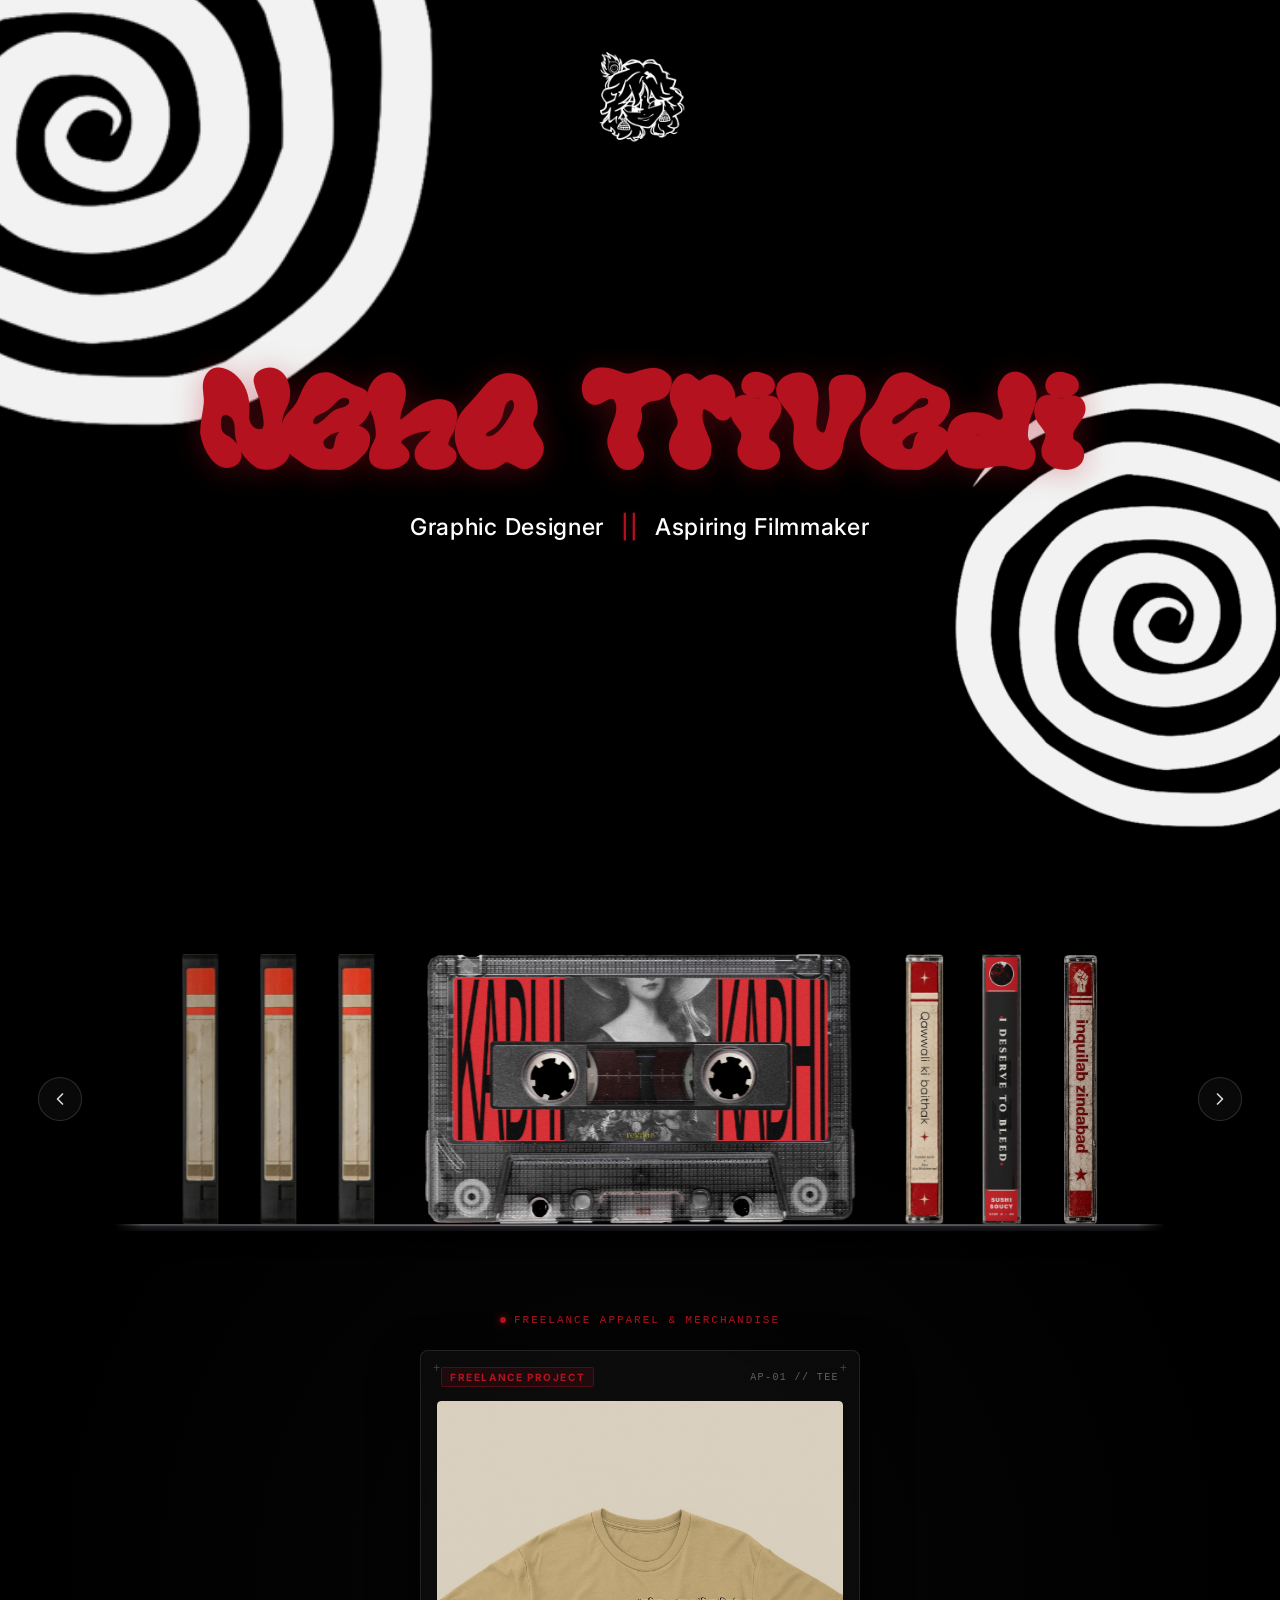
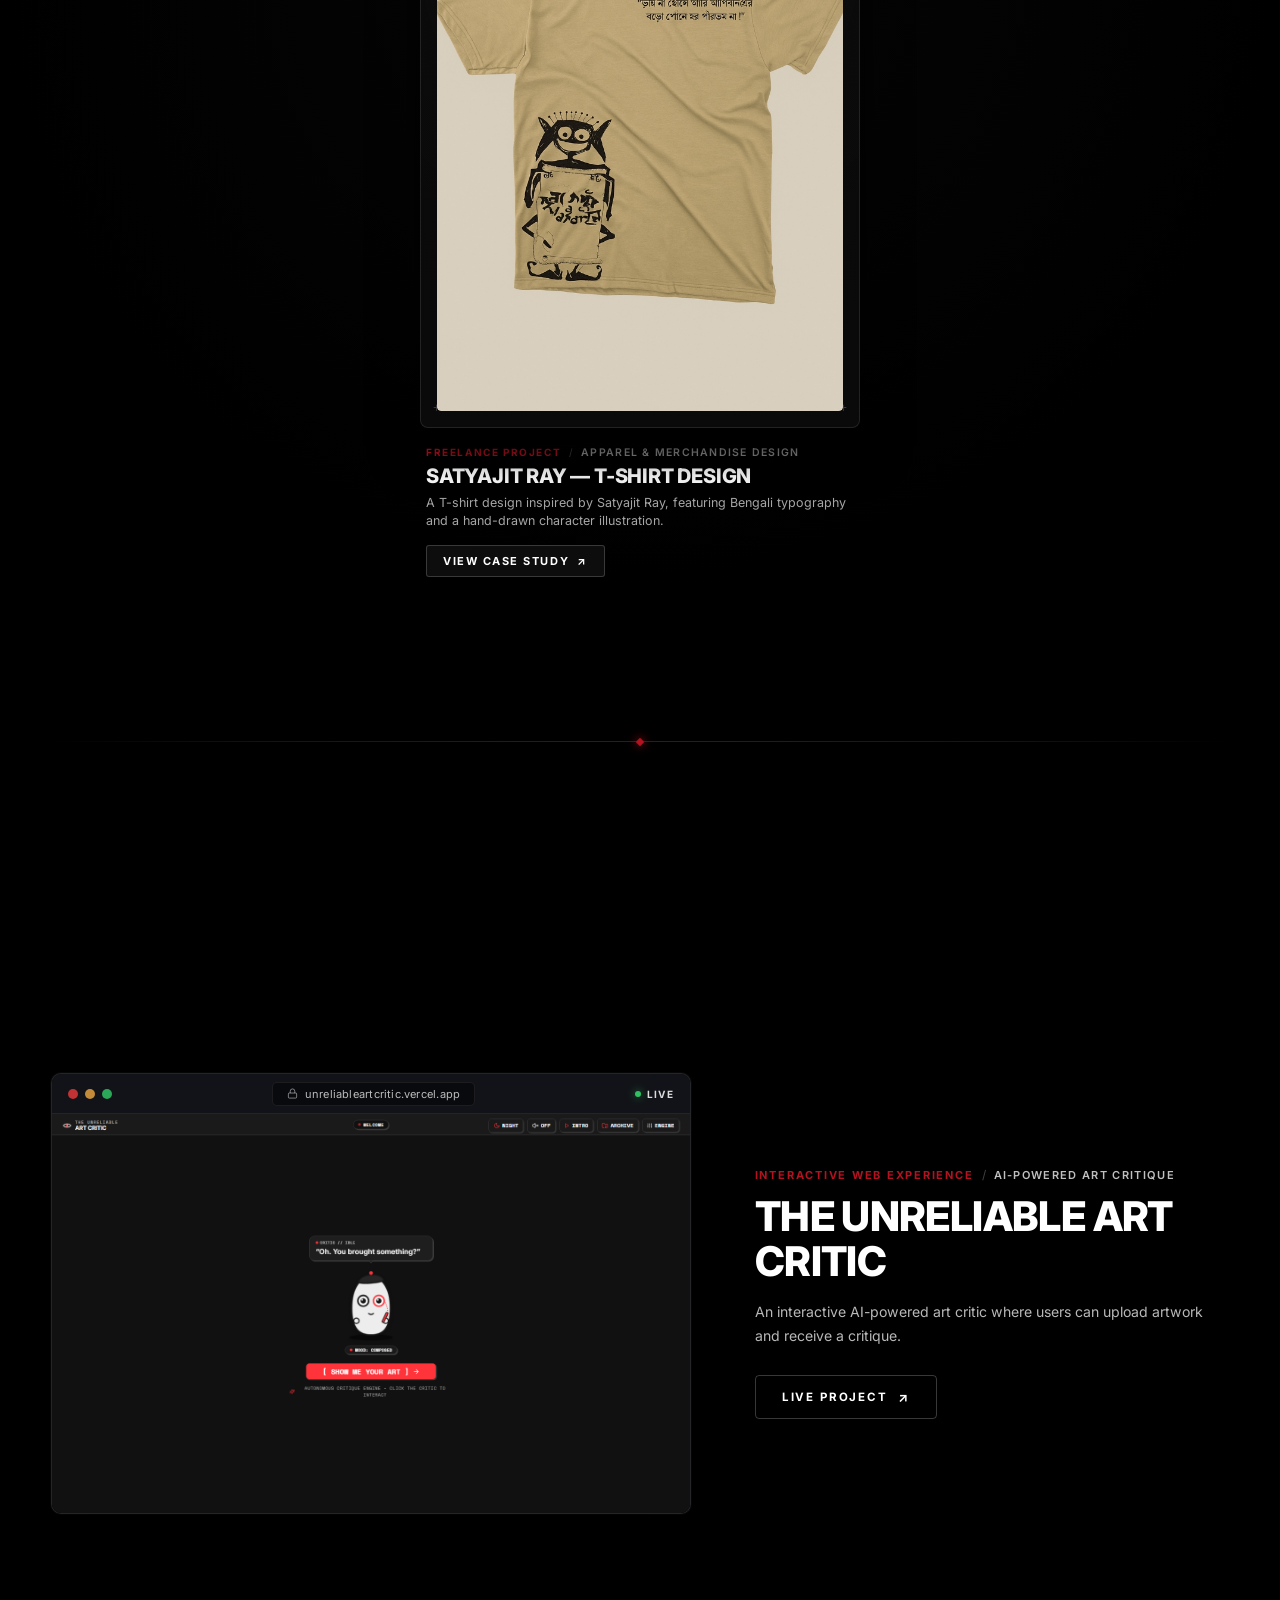
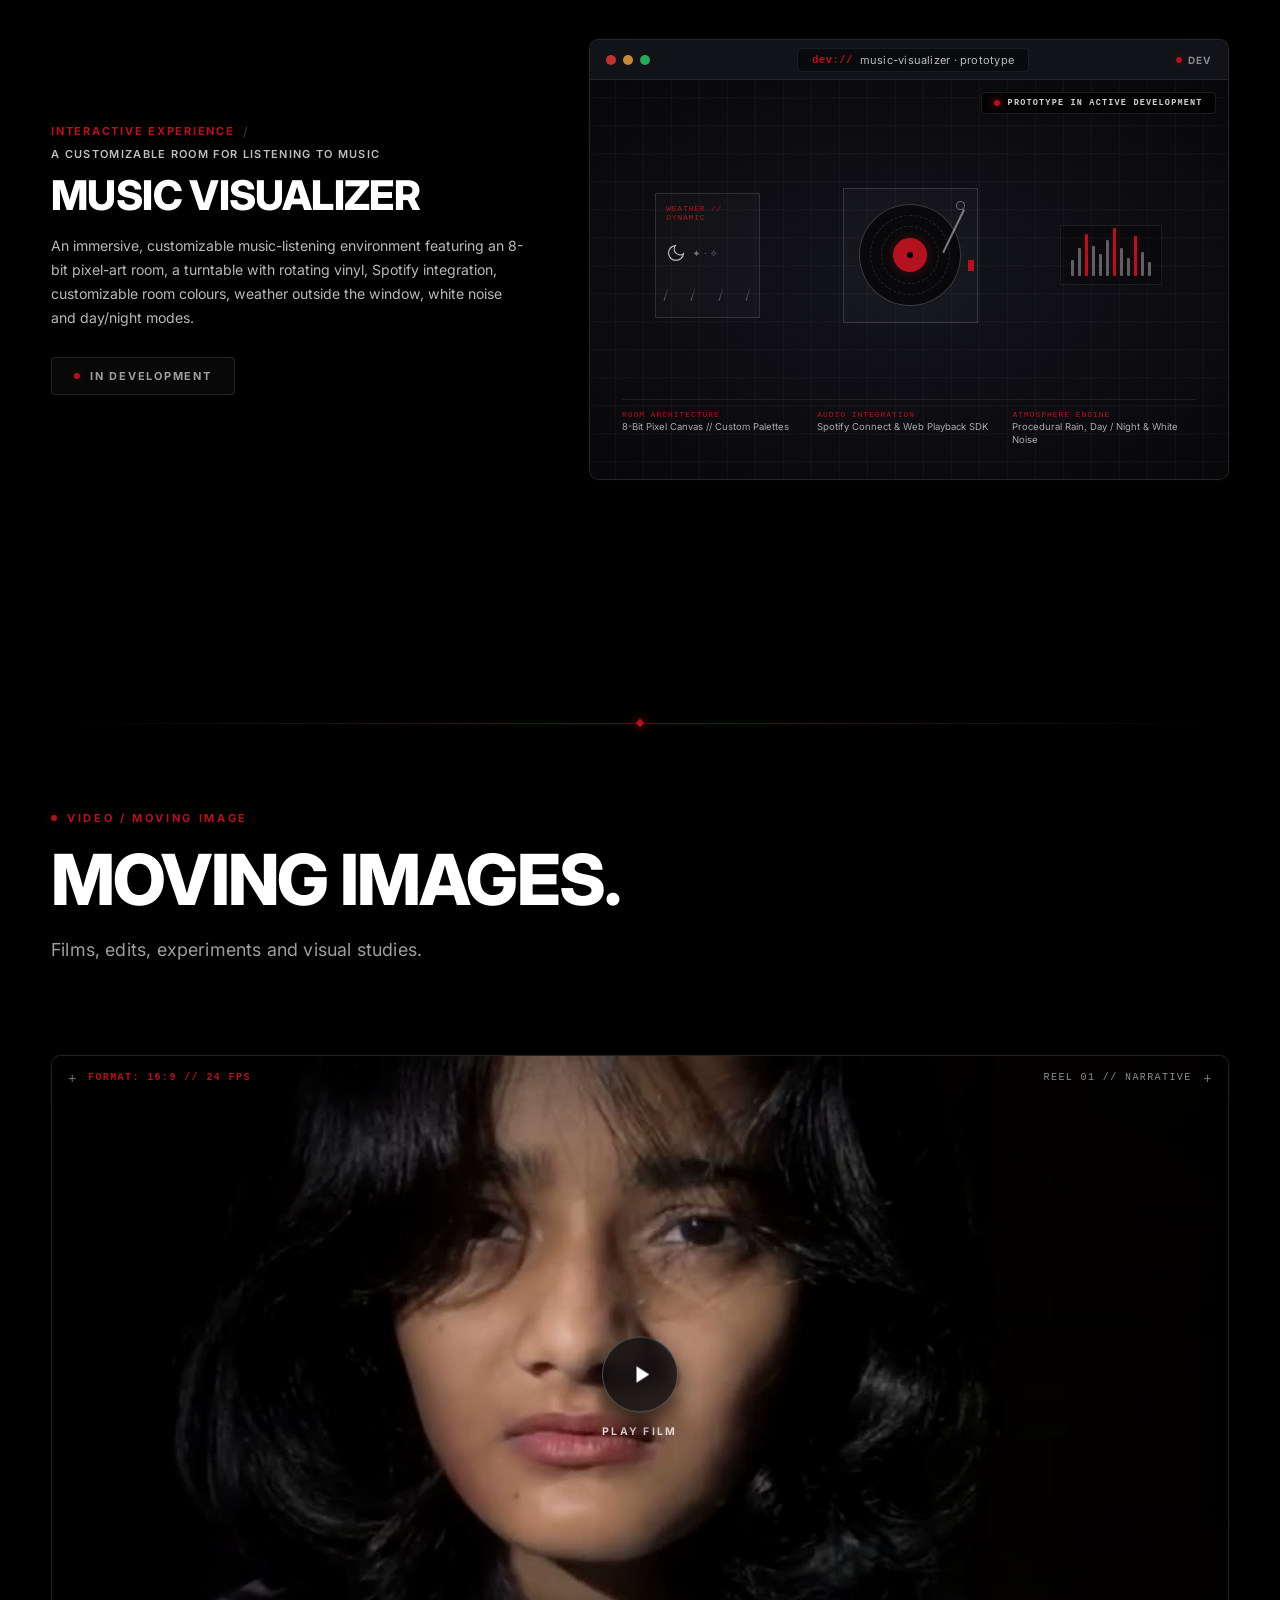
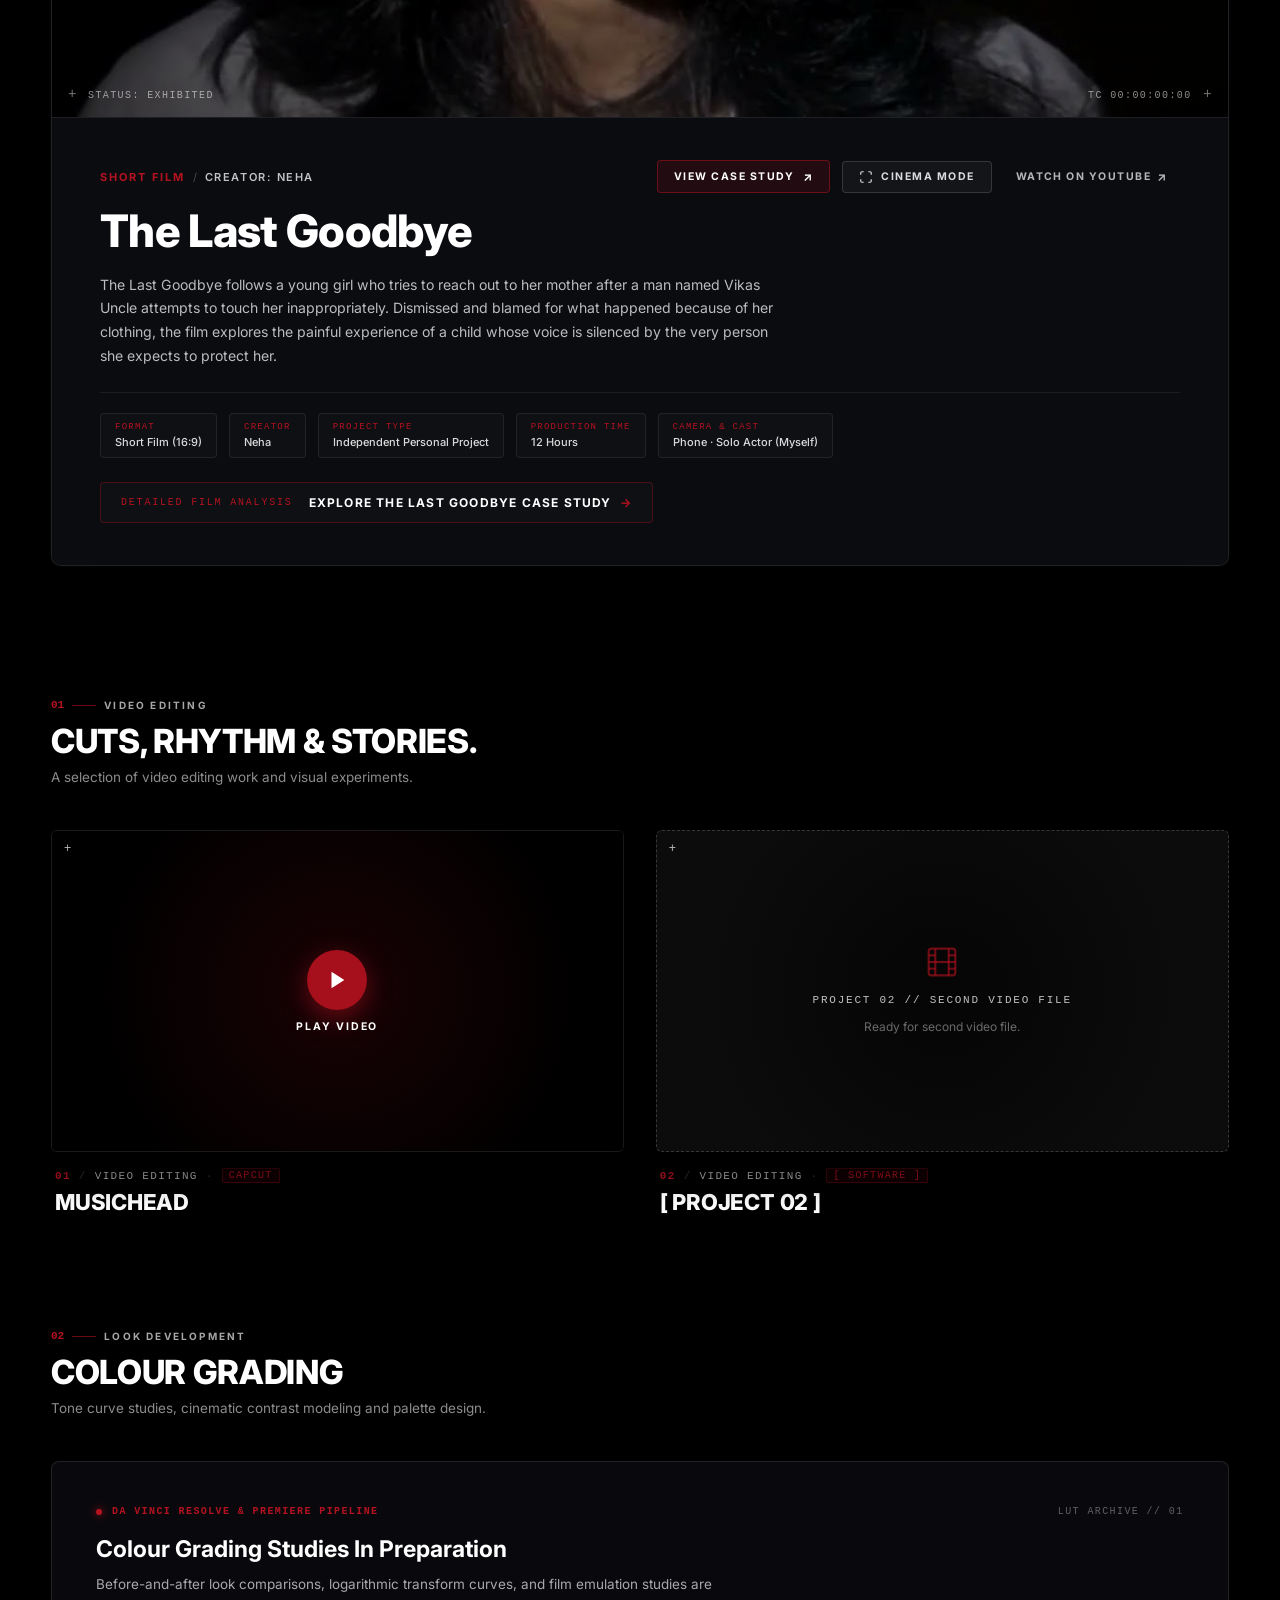
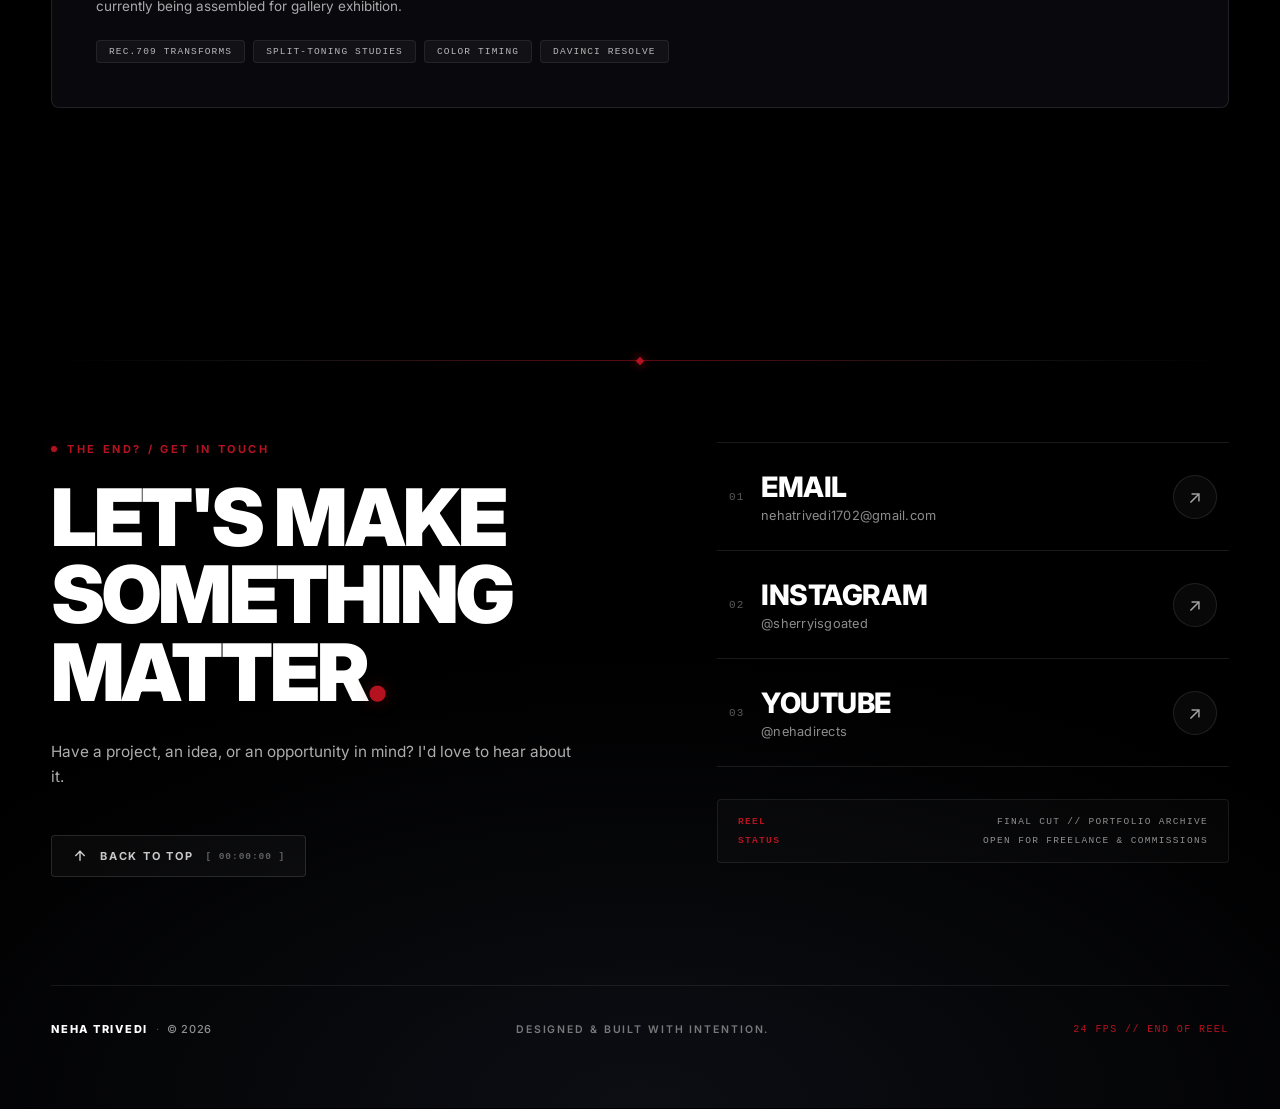
==== index.html @ b524da74 "Fix cassette archive preview interaction on mobile devices" ====
<!DOCTYPE html>
<html lang="en">
<head>
  <meta charset="UTF-8">
  <meta name="viewport" content="width=device-width, initial-scale=1.0">
  <title>NEHA TRIVEDI | Graphic Designer || Aspiring Filmmaker</title>
  
  <!-- SEO & Social Sharing Meta Tags -->
  <meta name="description" content="Neha Trivedi â€” Graphic Designer || Aspiring Filmmaker.">
  <meta name="author" content="Neha Trivedi">
  <meta name="robots" content="index, follow">
  
  <meta property="og:title" content="NEHA TRIVEDI">
  <meta property="og:description" content="Graphic Designer || Aspiring Filmmaker">
  <meta property="og:type" content="website">

  <!-- SVG Favicon -->
  <link rel="icon" type="image/svg+xml" href="assets/images/favicon.svg">

  <!-- Google Fonts: Inter (Sans Subtitle), Rubik Wet Paint / Cinzel (Fallbacks) -->
  <link rel="preconnect" href="https://fonts.googleapis.com">
  <link rel="preconnect" href="https://fonts.gstatic.com" crossorigin>
  <link href="https://fonts.googleapis.com/css2?family=Cinzel:wght@700;800;900&family=Inter:wght@400;500;600;700&family=Rubik+Wet+Paint&display=swap" rel="stylesheet">

  <!-- Preload Character Avatar Images for Instant Hover/Touch Transition -->
  <link rel="preload" as="image" href="assets/images/character.png">
  <link rel="preload" as="image" href="assets/images/png2.png">

  <!-- Preload Cassette Assets for Instant 3D Hover/Flip -->
  <link rel="preload" as="image" href="assets/images/kabhi-kabhi-spine.png">
  <link rel="preload" as="image" href="assets/images/kabhi-kabhi-front.png">
  <link rel="preload" as="image" href="assets/images/fascists-spine.png">
  <link rel="preload" as="image" href="assets/images/fascists-front.png">
  <link rel="preload" as="image" href="assets/images/bleed-spine.png">
  <link rel="preload" as="image" href="assets/images/bleed-front.png">
  <link rel="preload" as="image" href="assets/images/qawwali-spine.png">
  <link rel="preload" as="image" href="assets/images/qawwali-front.png">

  <!-- Main Stylesheet -->
  <link rel="stylesheet" href="style.css">
</head>
<body>

  <!-- ========================================================================
       HOMEPAGE COMPOSITION: EXACT RECREATION OF ORIGINAL PNG DESIGN
       ======================================================================== -->
  <main id="main-content">
    <section class="hero-section" aria-label="Neha Trivedi Portfolio">
      
      <!-- Authentic Spiral PNG Decorative Layer (Artboard 1.svg Diagonal Framing) -->
      <div class="hero-spiral-layer" aria-hidden="true">
        <!-- Top-Left Spiral: Oversized framing (matching original PNG) -->
        <div class="spiral-anchor spiral-anchor-top-left">
          <img src="assets/images/spiral.png" alt="" class="spiral-spin" width="500" height="500">
        </div>
        <!-- Bottom-Right Spiral: Oversized framing (matching original PNG) -->
        <div class="spiral-anchor spiral-anchor-bottom-right">
          <img src="assets/images/spiral.png" alt="" class="spiral-spin" width="500" height="500">
        </div>
      </div>

      <!-- Interactive Character Avatar (Top-Centre of Homepage) -->
      <div class="hero-character-wrapper" id="hero-character" role="button" aria-label="Interactive character avatar" tabindex="0">
        <img src="assets/images/character.png" alt="Neha Trivedi Character Illustration" class="character-img character-default" width="1024" height="1024">
        <img src="assets/images/png2.png" alt="Neha Trivedi Character - Wink" class="character-img character-hover" width="1024" height="1024">
      </div>

      <!-- Centered Content: Red Lettering + White Subtitle Only -->
      <div class="hero-content-wrapper">
        <div class="hero-editorial-center">
          
          <!-- Exact Title from Original PNG Design in Authentic Aurora Red Lettering -->
          <h1 class="hero-title-aurora" id="hero-name-heading">Neha Trivedi</h1>

          <!-- Exact Subtitle from Original PNG Design -->
          <p class="hero-subtitle" id="hero-subtitle">Graphic Designer <span class="subtitle-pipes">||</span> Aspiring Filmmaker</p>

        </div>
      </div>

    </section>

    <!-- ======================================================================
         GRAPHIC DESIGN: CONTINUOUS HORIZONTAL CASSETTE ARCHIVE
         - Single continuous horizontal shelf row
         - Prominent, large cassettes (6–7 visible on desktop) with generous spacing
         - 14 Cassette instances total (clean, unhurried, intentional)
         - 1-Second hover delay with front 3D reveal
         - Minimal shelf line, vertically centered within the section
         ====================================================================== -->
    <section class="cassette-wall-section" id="graphic-design" aria-label="Graphic Design Continuous Horizontal Cassette Archive">
      <div class="cassette-carousel-wrapper">
        <!-- Subtle Navigation Arrows at Edges -->
        <button class="shelf-nav-btn shelf-nav-prev" id="shelf-prev-btn" aria-label="Previous cassette project" tabindex="0">
          <svg viewBox="0 0 24 24" width="20" height="20" stroke="currentColor" stroke-width="2" fill="none" stroke-linecap="round" stroke-linejoin="round">
            <polyline points="15 18 9 12 15 6"></polyline>
          </svg>
        </button>
        <button class="shelf-nav-btn shelf-nav-next" id="shelf-next-btn" aria-label="Next cassette project" tabindex="0">
          <svg viewBox="0 0 24 24" width="20" height="20" stroke="currentColor" stroke-width="2" fill="none" stroke-linecap="round" stroke-linejoin="round">
            <polyline points="9 18 15 12 9 6"></polyline>
          </svg>
        </button>

        <!-- Centre-Focused Interactive Carousel Stage -->
        <div class="cassette-stage" id="cassette-stage" role="region" aria-label="Centre-focused interactive cassette carousel" tabindex="0">
          <div class="cassette-track" id="cassette-track">
            <div class="cassette-slot" data-project-id="kabhi-kabhi" data-project-index="0" data-index="0" role="button" tabindex="0" aria-label="Kabhi Kabhi Graphic Design Cassette" aria-expanded="false">
              <div class="cassette-flipper">
                <div class="cassette-face cassette-spine"><img src="assets/images/kabhi-kabhi-spine.png" alt="Kabhi Kabhi Cassette Spine" loading="lazy"></div>
                <div class="cassette-face cassette-front"><img src="assets/images/kabhi-kabhi-front.png" alt="Kabhi Kabhi Cassette Front Preview" loading="lazy"></div>
              </div>
            </div>
            <div class="cassette-slot" data-project-id="qawwali-ki-baithak" data-project-index="1" data-index="1" role="button" tabindex="0" aria-label="Qawwali Ki Baithak Graphic Design Cassette" aria-expanded="false">
              <div class="cassette-flipper">
                <div class="cassette-face cassette-spine"><img src="assets/images/qawwali-spine.png" alt="Qawwali Ki Baithak Cassette Spine" loading="lazy"></div>
                <div class="cassette-face cassette-front"><img src="assets/images/qawwali-front.png" alt="Qawwali Ki Baithak Cassette Front Preview" loading="lazy"></div>
              </div>
            </div>
            <div class="cassette-slot" data-project-id="i-deserve-to-bleed" data-project-index="2" data-index="2" role="button" tabindex="0" aria-label="I Deserve to Bleed Graphic Design Cassette" aria-expanded="false">
              <div class="cassette-flipper">
                <div class="cassette-face cassette-spine"><img src="assets/images/bleed-spine.png" alt="I Deserve to Bleed Cassette Spine" loading="lazy"></div>
                <div class="cassette-face cassette-front"><img src="assets/images/bleed-front.png" alt="I Deserve to Bleed Cassette Front Preview" loading="lazy"></div>
              </div>
            </div>
            <div class="cassette-slot" data-project-id="art-against-fascists" data-project-index="3" data-index="3" role="button" tabindex="0" aria-label="Art Against Fascists Graphic Design Cassette" aria-expanded="false">
              <div class="cassette-flipper">
                <div class="cassette-face cassette-spine"><img src="assets/images/fascists-spine.png" alt="Art Against Fascists Cassette Spine" loading="lazy"></div>
                <div class="cassette-face cassette-front"><img src="assets/images/fascists-front.png" alt="Art Against Fascists Cassette Front Preview" loading="lazy"></div>
              </div>
            </div>
            <div class="cassette-slot" data-project-id="project-05" data-project-index="4" data-index="4" role="button" tabindex="0" aria-label="Project 05 Graphic Design Cassette" aria-expanded="false">
              <div class="cassette-flipper">
                <div class="cassette-face cassette-spine"><img src="assets/images/cassette-spine-cropped.png" alt="PROJECT 05 Cassette Spine" loading="lazy"></div>
                <div class="cassette-face cassette-front"><img src="assets/images/cassette-front-cropped.png" alt="PROJECT 05 Cassette Front Preview" loading="lazy"></div>
              </div>
            </div>
            <div class="cassette-slot" data-project-id="project-06" data-project-index="5" data-index="5" role="button" tabindex="0" aria-label="Project 06 Graphic Design Cassette" aria-expanded="false">
              <div class="cassette-flipper">
                <div class="cassette-face cassette-spine"><img src="assets/images/cassette-spine-cropped.png" alt="PROJECT 06 Cassette Spine" loading="lazy"></div>
                <div class="cassette-face cassette-front"><img src="assets/images/cassette-front-cropped.png" alt="PROJECT 06 Cassette Front Preview" loading="lazy"></div>
              </div>
            </div>
            <div class="cassette-slot" data-project-id="project-07" data-project-index="6" data-index="6" role="button" tabindex="0" aria-label="Project 07 Graphic Design Cassette" aria-expanded="false">
              <div class="cassette-flipper">
                <div class="cassette-face cassette-spine"><img src="assets/images/cassette-spine-cropped.png" alt="PROJECT 07 Cassette Spine" loading="lazy"></div>
                <div class="cassette-face cassette-front"><img src="assets/images/cassette-front-cropped.png" alt="PROJECT 07 Cassette Front Preview" loading="lazy"></div>
              </div>
            </div>
            <div class="cassette-slot" data-project-id="kabhi-kabhi" data-project-index="0" data-index="7" role="button" tabindex="0" aria-label="Kabhi Kabhi Graphic Design Cassette" aria-expanded="false">
              <div class="cassette-flipper">
                <div class="cassette-face cassette-spine"><img src="assets/images/kabhi-kabhi-spine.png" alt="Kabhi Kabhi Cassette Spine" loading="lazy"></div>
                <div class="cassette-face cassette-front"><img src="assets/images/kabhi-kabhi-front.png" alt="Kabhi Kabhi Cassette Front Preview" loading="lazy"></div>
              </div>
            </div>
            <div class="cassette-slot" data-project-id="qawwali-ki-baithak" data-project-index="1" data-index="8" role="button" tabindex="0" aria-label="Qawwali Ki Baithak Graphic Design Cassette" aria-expanded="false">
              <div class="cassette-flipper">
                <div class="cassette-face cassette-spine"><img src="assets/images/qawwali-spine.png" alt="Qawwali Ki Baithak Cassette Spine" loading="lazy"></div>
                <div class="cassette-face cassette-front"><img src="assets/images/qawwali-front.png" alt="Qawwali Ki Baithak Cassette Front Preview" loading="lazy"></div>
              </div>
            </div>
            <div class="cassette-slot" data-project-id="i-deserve-to-bleed" data-project-index="2" data-index="9" role="button" tabindex="0" aria-label="I Deserve to Bleed Graphic Design Cassette" aria-expanded="false">
              <div class="cassette-flipper">
                <div class="cassette-face cassette-spine"><img src="assets/images/bleed-spine.png" alt="I Deserve to Bleed Cassette Spine" loading="lazy"></div>
                <div class="cassette-face cassette-front"><img src="assets/images/bleed-front.png" alt="I Deserve to Bleed Cassette Front Preview" loading="lazy"></div>
              </div>
            </div>
            <div class="cassette-slot" data-project-id="art-against-fascists" data-project-index="3" data-index="10" role="button" tabindex="0" aria-label="Art Against Fascists Graphic Design Cassette" aria-expanded="false">
              <div class="cassette-flipper">
                <div class="cassette-face cassette-spine"><img src="assets/images/fascists-spine.png" alt="Art Against Fascists Cassette Spine" loading="lazy"></div>
                <div class="cassette-face cassette-front"><img src="assets/images/fascists-front.png" alt="Art Against Fascists Cassette Front Preview" loading="lazy"></div>
              </div>
            </div>
            <div class="cassette-slot" data-project-id="project-05" data-project-index="4" data-index="11" role="button" tabindex="0" aria-label="Project 05 Graphic Design Cassette" aria-expanded="false">
              <div class="cassette-flipper">
                <div class="cassette-face cassette-spine"><img src="assets/images/cassette-spine-cropped.png" alt="PROJECT 05 Cassette Spine" loading="lazy"></div>
                <div class="cassette-face cassette-front"><img src="assets/images/cassette-front-cropped.png" alt="PROJECT 05 Cassette Front Preview" loading="lazy"></div>
              </div>
            </div>
            <div class="cassette-slot" data-project-id="project-06" data-project-index="5" data-index="12" role="button" tabindex="0" aria-label="Project 06 Graphic Design Cassette" aria-expanded="false">
              <div class="cassette-flipper">
                <div class="cassette-face cassette-spine"><img src="assets/images/cassette-spine-cropped.png" alt="PROJECT 06 Cassette Spine" loading="lazy"></div>
                <div class="cassette-face cassette-front"><img src="assets/images/cassette-front-cropped.png" alt="PROJECT 06 Cassette Front Preview" loading="lazy"></div>
              </div>
            </div>
            <div class="cassette-slot" data-project-id="project-07" data-project-index="6" data-index="13" role="button" tabindex="0" aria-label="Project 07 Graphic Design Cassette" aria-expanded="false">
              <div class="cassette-flipper">
                <div class="cassette-face cassette-spine"><img src="assets/images/cassette-spine-cropped.png" alt="PROJECT 07 Cassette Spine" loading="lazy"></div>
                <div class="cassette-face cassette-front"><img src="assets/images/cassette-front-cropped.png" alt="PROJECT 07 Cassette Front Preview" loading="lazy"></div>
              </div>
            </div>
            <div class="cassette-slot" data-project-id="kabhi-kabhi" data-project-index="0" data-index="14" role="button" tabindex="0" aria-label="Kabhi Kabhi Graphic Design Cassette" aria-expanded="false">
              <div class="cassette-flipper">
                <div class="cassette-face cassette-spine"><img src="assets/images/kabhi-kabhi-spine.png" alt="Kabhi Kabhi Cassette Spine" loading="lazy"></div>
                <div class="cassette-face cassette-front"><img src="assets/images/kabhi-kabhi-front.png" alt="Kabhi Kabhi Cassette Front Preview" loading="lazy"></div>
              </div>
            </div>
            <div class="cassette-slot" data-project-id="qawwali-ki-baithak" data-project-index="1" data-index="15" role="button" tabindex="0" aria-label="Qawwali Ki Baithak Graphic Design Cassette" aria-expanded="false">
              <div class="cassette-flipper">
                <div class="cassette-face cassette-spine"><img src="assets/images/qawwali-spine.png" alt="Qawwali Ki Baithak Cassette Spine" loading="lazy"></div>
                <div class="cassette-face cassette-front"><img src="assets/images/qawwali-front.png" alt="Qawwali Ki Baithak Cassette Front Preview" loading="lazy"></div>
              </div>
            </div>
            <div class="cassette-slot" data-project-id="i-deserve-to-bleed" data-project-index="2" data-index="16" role="button" tabindex="0" aria-label="I Deserve to Bleed Graphic Design Cassette" aria-expanded="false">
              <div class="cassette-flipper">
                <div class="cassette-face cassette-spine"><img src="assets/images/bleed-spine.png" alt="I Deserve to Bleed Cassette Spine" loading="lazy"></div>
                <div class="cassette-face cassette-front"><img src="assets/images/bleed-front.png" alt="I Deserve to Bleed Cassette Front Preview" loading="lazy"></div>
              </div>
            </div>
            <div class="cassette-slot" data-project-id="art-against-fascists" data-project-index="3" data-index="17" role="button" tabindex="0" aria-label="Art Against Fascists Graphic Design Cassette" aria-expanded="false">
              <div class="cassette-flipper">
                <div class="cassette-face cassette-spine"><img src="assets/images/fascists-spine.png" alt="Art Against Fascists Cassette Spine" loading="lazy"></div>
                <div class="cassette-face cassette-front"><img src="assets/images/fascists-front.png" alt="Art Against Fascists Cassette Front Preview" loading="lazy"></div>
              </div>
            </div>
            <div class="cassette-slot" data-project-id="project-05" data-project-index="4" data-index="18" role="button" tabindex="0" aria-label="Project 05 Graphic Design Cassette" aria-expanded="false">
              <div class="cassette-flipper">
                <div class="cassette-face cassette-spine"><img src="assets/images/cassette-spine-cropped.png" alt="PROJECT 05 Cassette Spine" loading="lazy"></div>
                <div class="cassette-face cassette-front"><img src="assets/images/cassette-front-cropped.png" alt="PROJECT 05 Cassette Front Preview" loading="lazy"></div>
              </div>
            </div>
            <div class="cassette-slot" data-project-id="project-06" data-project-index="5" data-index="19" role="button" tabindex="0" aria-label="Project 06 Graphic Design Cassette" aria-expanded="false">
              <div class="cassette-flipper">
                <div class="cassette-face cassette-spine"><img src="assets/images/cassette-spine-cropped.png" alt="PROJECT 06 Cassette Spine" loading="lazy"></div>
                <div class="cassette-face cassette-front"><img src="assets/images/cassette-front-cropped.png" alt="PROJECT 06 Cassette Front Preview" loading="lazy"></div>
              </div>
            </div>
            <div class="cassette-slot" data-project-id="project-07" data-project-index="6" data-index="20" role="button" tabindex="0" aria-label="Project 07 Graphic Design Cassette" aria-expanded="false">
              <div class="cassette-flipper">
                <div class="cassette-face cassette-spine"><img src="assets/images/cassette-spine-cropped.png" alt="PROJECT 07 Cassette Spine" loading="lazy"></div>
                <div class="cassette-face cassette-front"><img src="assets/images/cassette-front-cropped.png" alt="PROJECT 07 Cassette Front Preview" loading="lazy"></div>
              </div>
            </div>
            <div class="cassette-slot" data-project-id="kabhi-kabhi" data-project-index="0" data-index="21" role="button" tabindex="0" aria-label="Kabhi Kabhi Graphic Design Cassette" aria-expanded="false">
              <div class="cassette-flipper">
                <div class="cassette-face cassette-spine"><img src="assets/images/kabhi-kabhi-spine.png" alt="Kabhi Kabhi Cassette Spine" loading="lazy"></div>
                <div class="cassette-face cassette-front"><img src="assets/images/kabhi-kabhi-front.png" alt="Kabhi Kabhi Cassette Front Preview" loading="lazy"></div>
              </div>
            </div>
            <div class="cassette-slot" data-project-id="qawwali-ki-baithak" data-project-index="1" data-index="22" role="button" tabindex="0" aria-label="Qawwali Ki Baithak Graphic Design Cassette" aria-expanded="false">
              <div class="cassette-flipper">
                <div class="cassette-face cassette-spine"><img src="assets/images/qawwali-spine.png" alt="Qawwali Ki Baithak Cassette Spine" loading="lazy"></div>
                <div class="cassette-face cassette-front"><img src="assets/images/qawwali-front.png" alt="Qawwali Ki Baithak Cassette Front Preview" loading="lazy"></div>
              </div>
            </div>
            <div class="cassette-slot" data-project-id="i-deserve-to-bleed" data-project-index="2" data-index="23" role="button" tabindex="0" aria-label="I Deserve to Bleed Graphic Design Cassette" aria-expanded="false">
              <div class="cassette-flipper">
                <div class="cassette-face cassette-spine"><img src="assets/images/bleed-spine.png" alt="I Deserve to Bleed Cassette Spine" loading="lazy"></div>
                <div class="cassette-face cassette-front"><img src="assets/images/bleed-front.png" alt="I Deserve to Bleed Cassette Front Preview" loading="lazy"></div>
              </div>
            </div>
            <div class="cassette-slot" data-project-id="art-against-fascists" data-project-index="3" data-index="24" role="button" tabindex="0" aria-label="Art Against Fascists Graphic Design Cassette" aria-expanded="false">
              <div class="cassette-flipper">
                <div class="cassette-face cassette-spine"><img src="assets/images/fascists-spine.png" alt="Art Against Fascists Cassette Spine" loading="lazy"></div>
                <div class="cassette-face cassette-front"><img src="assets/images/fascists-front.png" alt="Art Against Fascists Cassette Front Preview" loading="lazy"></div>
              </div>
            </div>
            <div class="cassette-slot" data-project-id="project-05" data-project-index="4" data-index="25" role="button" tabindex="0" aria-label="Project 05 Graphic Design Cassette" aria-expanded="false">
              <div class="cassette-flipper">
                <div class="cassette-face cassette-spine"><img src="assets/images/cassette-spine-cropped.png" alt="PROJECT 05 Cassette Spine" loading="lazy"></div>
                <div class="cassette-face cassette-front"><img src="assets/images/cassette-front-cropped.png" alt="PROJECT 05 Cassette Front Preview" loading="lazy"></div>
              </div>
            </div>
            <div class="cassette-slot" data-project-id="project-06" data-project-index="5" data-index="26" role="button" tabindex="0" aria-label="Project 06 Graphic Design Cassette" aria-expanded="false">
              <div class="cassette-flipper">
                <div class="cassette-face cassette-spine"><img src="assets/images/cassette-spine-cropped.png" alt="PROJECT 06 Cassette Spine" loading="lazy"></div>
                <div class="cassette-face cassette-front"><img src="assets/images/cassette-front-cropped.png" alt="PROJECT 06 Cassette Front Preview" loading="lazy"></div>
              </div>
            </div>
            <div class="cassette-slot" data-project-id="project-07" data-project-index="6" data-index="27" role="button" tabindex="0" aria-label="Project 07 Graphic Design Cassette" aria-expanded="false">
              <div class="cassette-flipper">
                <div class="cassette-face cassette-spine"><img src="assets/images/cassette-spine-cropped.png" alt="PROJECT 07 Cassette Spine" loading="lazy"></div>
                <div class="cassette-face cassette-front"><img src="assets/images/cassette-front-cropped.png" alt="PROJECT 07 Cassette Front Preview" loading="lazy"></div>
              </div>
            </div>
            <div class="cassette-slot" data-project-id="kabhi-kabhi" data-project-index="0" data-index="28" role="button" tabindex="0" aria-label="Kabhi Kabhi Graphic Design Cassette" aria-expanded="false">
              <div class="cassette-flipper">
                <div class="cassette-face cassette-spine"><img src="assets/images/kabhi-kabhi-spine.png" alt="Kabhi Kabhi Cassette Spine" loading="lazy"></div>
                <div class="cassette-face cassette-front"><img src="assets/images/kabhi-kabhi-front.png" alt="Kabhi Kabhi Cassette Front Preview" loading="lazy"></div>
              </div>
            </div>
            <div class="cassette-slot" data-project-id="qawwali-ki-baithak" data-project-index="1" data-index="29" role="button" tabindex="0" aria-label="Qawwali Ki Baithak Graphic Design Cassette" aria-expanded="false">
              <div class="cassette-flipper">
                <div class="cassette-face cassette-spine"><img src="assets/images/qawwali-spine.png" alt="Qawwali Ki Baithak Cassette Spine" loading="lazy"></div>
                <div class="cassette-face cassette-front"><img src="assets/images/qawwali-front.png" alt="Qawwali Ki Baithak Cassette Front Preview" loading="lazy"></div>
              </div>
            </div>
            <div class="cassette-slot" data-project-id="i-deserve-to-bleed" data-project-index="2" data-index="30" role="button" tabindex="0" aria-label="I Deserve to Bleed Graphic Design Cassette" aria-expanded="false">
              <div class="cassette-flipper">
                <div class="cassette-face cassette-spine"><img src="assets/images/bleed-spine.png" alt="I Deserve to Bleed Cassette Spine" loading="lazy"></div>
                <div class="cassette-face cassette-front"><img src="assets/images/bleed-front.png" alt="I Deserve to Bleed Cassette Front Preview" loading="lazy"></div>
              </div>
            </div>
            <div class="cassette-slot" data-project-id="art-against-fascists" data-project-index="3" data-index="31" role="button" tabindex="0" aria-label="Art Against Fascists Graphic Design Cassette" aria-expanded="false">
              <div class="cassette-flipper">
                <div class="cassette-face cassette-spine"><img src="assets/images/fascists-spine.png" alt="Art Against Fascists Cassette Spine" loading="lazy"></div>
                <div class="cassette-face cassette-front"><img src="assets/images/fascists-front.png" alt="Art Against Fascists Cassette Front Preview" loading="lazy"></div>
              </div>
            </div>
            <div class="cassette-slot" data-project-id="project-05" data-project-index="4" data-index="32" role="button" tabindex="0" aria-label="Project 05 Graphic Design Cassette" aria-expanded="false">
              <div class="cassette-flipper">
                <div class="cassette-face cassette-spine"><img src="assets/images/cassette-spine-cropped.png" alt="PROJECT 05 Cassette Spine" loading="lazy"></div>
                <div class="cassette-face cassette-front"><img src="assets/images/cassette-front-cropped.png" alt="PROJECT 05 Cassette Front Preview" loading="lazy"></div>
              </div>
            </div>
            <div class="cassette-slot" data-project-id="project-06" data-project-index="5" data-index="33" role="button" tabindex="0" aria-label="Project 06 Graphic Design Cassette" aria-expanded="false">
              <div class="cassette-flipper">
                <div class="cassette-face cassette-spine"><img src="assets/images/cassette-spine-cropped.png" alt="PROJECT 06 Cassette Spine" loading="lazy"></div>
                <div class="cassette-face cassette-front"><img src="assets/images/cassette-front-cropped.png" alt="PROJECT 06 Cassette Front Preview" loading="lazy"></div>
              </div>
            </div>
            <div class="cassette-slot" data-project-id="project-07" data-project-index="6" data-index="34" role="button" tabindex="0" aria-label="Project 07 Graphic Design Cassette" aria-expanded="false">
              <div class="cassette-flipper">
                <div class="cassette-face cassette-spine"><img src="assets/images/cassette-spine-cropped.png" alt="PROJECT 07 Cassette Spine" loading="lazy"></div>
                <div class="cassette-face cassette-front"><img src="assets/images/cassette-front-cropped.png" alt="PROJECT 07 Cassette Front Preview" loading="lazy"></div>
              </div>
            </div>
          </div>
          <!-- Minimal physical shelf line directly beneath cassette baseline -->
          <div class="shelf-ledge continuous-ledge" aria-hidden="true"></div>
        </div>
      </div>

      <!-- ====================================================================
           DISTINCT GRAPHIC DESIGN PROJECT: FREELANCE APPAREL ENTRY
           - Dedicated project card / visual entry for Satyajit Ray T-Shirt Design
           - Labeled FREELANCE PROJECT with Category: APPAREL & MERCHANDISE DESIGN
           - Hover reveals project title & category
           - Click opens focused project detail view or case study
           - Preserves existing cassette archive untouched
           ==================================================================== -->
      <div class="graphic-freelance-showcase web-reveal" id="freelance-apparel-showcase">
        
        <div class="freelance-section-header">
          <div class="freelance-kicker">
            <span class="freelance-kicker-dot" aria-hidden="true"></span>
            <span class="freelance-kicker-text">FREELANCE APPAREL &amp; MERCHANDISE</span>
          </div>
        </div>

        <div class="freelance-card-container">
          <article class="freelance-card" 
                   id="satyajit-ray-tshirt-card" 
                   tabindex="0" 
                   role="button" 
                   aria-label="Open SATYAJIT RAY — T-SHIRT DESIGN project details">
            
            <div class="freelance-card-frame">
              <!-- Corner registration marks for cinematic/film editorial feel -->
              <div class="freelance-film-corners" aria-hidden="true">
                <span class="corner-cross corner-tl">+</span>
                <span class="corner-cross corner-tr">+</span>
                <span class="corner-cross corner-bl">+</span>
                <span class="corner-cross corner-br">+</span>
              </div>

              <!-- Top Badge Bar -->
              <div class="freelance-card-badge-bar">
                <span class="freelance-pill-badge">FREELANCE PROJECT</span>
                <span class="freelance-code-tag" aria-hidden="true">AP-01 // TEE</span>
              </div>

              <!-- Uncropped full-scale T-shirt Mockup (682x1024, ratio ~2:3) -->
              <div class="freelance-card-image-box">
                <img src="assets/images/satyajit-ray-tshirt.jpg" 
                     alt="SATYAJIT RAY — T-SHIRT DESIGN apparel mockup featuring Bengali typography and hand-drawn character illustration" 
                     class="freelance-mockup-img" 
                     loading="lazy" 
                     width="682" 
                     height="1024">
              </div>

              <!-- On hover, reveal the project title and category -->
              <div class="freelance-hover-sheet" aria-hidden="true">
                <div class="freelance-hover-content">
                  <span class="hover-badge">FREELANCE PROJECT</span>
                  <h3 class="hover-title">SATYAJIT RAY — T-SHIRT DESIGN</h3>
                  <p class="hover-category">APPAREL &amp; MERCHANDISE DESIGN</p>
                  <p class="hover-summary">A T-shirt design inspired by Satyajit Ray, featuring Bengali typography and a hand-drawn character illustration.</p>
                  <div class="hover-cta-pill">
                    <span>EXPLORE PROJECT</span>
                    <span class="hover-arrow">↗</span>
                  </div>
                </div>
              </div>
            </div>

            <!-- Static Editorial Caption Below Card (Accessible, visible on all viewports) -->
            <div class="freelance-card-info">
              <div class="freelance-info-meta">
                <span class="freelance-info-badge">FREELANCE PROJECT</span>
                <span class="freelance-info-sep" aria-hidden="true">/</span>
                <span class="freelance-info-cat">APPAREL &amp; MERCHANDISE DESIGN</span>
              </div>
              <h3 class="freelance-info-title">SATYAJIT RAY — T-SHIRT DESIGN</h3>
              <p class="freelance-info-desc">
                A T-shirt design inspired by Satyajit Ray, featuring Bengali typography and a hand-drawn character illustration.
              </p>
              <div class="freelance-info-actions">
                <a href="case-study-satyajit-ray-tshirt.html" 
                   class="freelance-case-study-link" 
                   id="freelance-direct-case-link"
                   aria-label="View Satyajit Ray T-Shirt Design Case Study">
                  <span>VIEW CASE STUDY</span>
                  <span class="arrow-glyph" aria-hidden="true">↗</span>
                </a>
              </div>
            </div>

          </article>
        </div>
      </div>

    </section>

    <!-- ======================================================================
         WEB & INTERACTIVE: DIGITAL EXHIBITION
         - Digital exhibition aesthetic: black, white and deep red
         - Editorial typography, clean spacing, restrained accents
         - Browser-window frames with clean interface previews
         - Project 1: The Unreliable Art Critic (Live)
         - Project 2: Music Visualizer (In Development)
         ====================================================================== -->
    <section class="web-interactive-section" id="web-interactive" aria-label="Web &amp; Interactive Projects">
      
      <!-- Subtle transitional hairline separating cassette shelf from web exhibition -->
      <div class="web-interactive-divider" aria-hidden="true">
        <span class="web-divider-accent"></span>
      </div>

      <div class="web-interactive-container">
        <!-- Section Introduction -->
        <header class="web-interactive-header web-reveal">
          <div class="web-kicker">
            <span class="web-kicker-dot" aria-hidden="true"></span>
            <span class="web-kicker-text">WEB &amp; INTERACTIVE</span>
          </div>
          <h2 class="web-main-title">Beyond the screen.</h2>
          <p class="web-subtitle">A collection of digital experiments, interfaces and interactive experiences.</p>
        </header>

        <!-- Projects Exhibition List -->
        <div class="web-projects-list">
          
          <!-- PROJECT 1: THE UNRELIABLE ART CRITIC (LIVE) -->
          <article class="web-project-showcase web-project-live web-reveal" id="unreliable-art-critic" data-project="unreliable-art-critic">
            
            <!-- Browser Window Frame Preview -->
            <div class="browser-frame-wrapper">
              <a href="https://unreliableartcritic.vercel.app" 
                 target="_blank" 
                 rel="noopener noreferrer" 
                 class="browser-window-link" 
                 aria-label="Open The Unreliable Art Critic live website in a new tab">
                <div class="browser-frame">
                  <div class="browser-bar">
                    <div class="browser-dots" aria-hidden="true">
                      <span class="browser-dot browser-dot-red"></span>
                      <span class="browser-dot browser-dot-yellow"></span>
                      <span class="browser-dot browser-dot-green"></span>
                    </div>
                    <div class="browser-address">
                      <svg class="browser-lock-icon" viewBox="0 0 24 24" width="11" height="11" stroke="currentColor" stroke-width="2" fill="none" aria-hidden="true">
                        <rect x="3" y="11" width="18" height="11" rx="2" ry="2"></rect>
                        <path d="M7 11V7a5 5 0 0 1 10 0v4"></path>
                      </svg>
                      <span class="browser-url-text">unreliableartcritic.vercel.app</span>
                    </div>
                    <div class="browser-status-chip">
                      <span class="pulse-dot-live" aria-hidden="true"></span>
                      <span class="status-chip-text">LIVE</span>
                    </div>
                  </div>
                  <div class="browser-viewport">
                    <img src="assets/images/unreliable-art-critic.png" 
                         alt="The Unreliable Art Critic — Interactive AI-powered Art Critique Interface" 
                         class="browser-img" 
                         loading="lazy" 
                         width="1440" 
                         height="900">
                    <div class="browser-overlay-hint" aria-hidden="true">
                      <span class="overlay-hint-pill">
                        LAUNCH EXPERIENCE <span class="arrow-glyph">↗</span>
                      </span>
                    </div>
                  </div>
                </div>
              </a>
            </div>

            <!-- Project Editorial Information -->
            <div class="web-project-info">
              <div class="web-project-meta">
                <span class="web-project-tag">Interactive Web Experience</span>
                <span class="web-meta-separator" aria-hidden="true">/</span>
                <span class="web-project-subtag">AI-powered art critique</span>
              </div>
              <h3 class="web-project-title">THE UNRELIABLE ART CRITIC</h3>
              <p class="web-project-desc">
                An interactive AI-powered art critic where users can upload artwork and receive a critique.
              </p>
              <div class="web-project-actions">
                <a href="https://unreliableartcritic.vercel.app" 
                   target="_blank" 
                   rel="noopener noreferrer" 
                   class="web-cta-btn web-cta-live"
                   aria-label="Launch The Unreliable Art Critic live project (opens in a new tab)">
                  <span>LIVE PROJECT</span>
                  <span class="arrow-glyph" aria-hidden="true">↗</span>
                </a>
              </div>
            </div>

          </article>

          <!-- PROJECT 2: MUSIC VISUALIZER (IN DEVELOPMENT) -->
          <article class="web-project-showcase web-project-dev web-project-reverse web-reveal" id="music-visualizer" data-project="music-visualizer">
            
            <!-- Browser Window Frame Preview with Restrained Schematic Treatment -->
            <div class="browser-frame-wrapper">
              <div class="browser-frame browser-frame-dev" tabindex="0" role="region" aria-label="Music Visualizer interface schematic preview">
                <div class="browser-bar">
                  <div class="browser-dots" aria-hidden="true">
                    <span class="browser-dot browser-dot-red"></span>
                    <span class="browser-dot browser-dot-yellow"></span>
                    <span class="browser-dot browser-dot-green"></span>
                  </div>
                  <div class="browser-address">
                    <span class="browser-dev-prefix">dev://</span>
                    <span class="browser-url-text">music-visualizer · prototype</span>
                  </div>
                  <div class="browser-status-chip browser-chip-dev">
                    <span class="pulse-dot-dev" aria-hidden="true"></span>
                    <span class="status-chip-text">DEV</span>
                  </div>
                </div>
                
                <div class="browser-viewport browser-viewport-schematic">
                  <!-- Restrained Exhibition Placeholder Schematic -->
                  <div class="schematic-canvas">
                    <div class="schematic-grid" aria-hidden="true"></div>
                    
                    <!-- Schematic Architectural Diagram -->
                    <div class="schematic-composition" aria-hidden="true">
                      <!-- Isometric Room Wireframe -->
                      <div class="schematic-room">
                        <!-- Window with Weather System -->
                        <div class="schematic-window">
                          <span class="window-weather-indicator">WEATHER // DYNAMIC</span>
                          <div class="window-celestial">
                            <svg viewBox="0 0 24 24" width="20" height="20" stroke="currentColor" stroke-width="1.5" fill="none">
                              <path d="M21 12.79A9 9 0 1 1 11.21 3 7 7 0 0 0 21 12.79z"></path>
                            </svg>
                            <span class="celestial-stars">✦ · ✧</span>
                          </div>
                          <div class="window-rain-lines">
                            <span></span><span></span><span></span><span></span>
                          </div>
                        </div>

                        <!-- Turntable & Vinyl Platter Module -->
                        <div class="schematic-turntable">
                          <div class="vinyl-disc">
                            <div class="vinyl-groove groove-outer"></div>
                            <div class="vinyl-groove groove-inner"></div>
                            <div class="vinyl-center-label">
                              <span class="vinyl-spindle"></span>
                            </div>
                          </div>
                          <div class="tonearm-assembly">
                            <span class="tonearm-pivot"></span>
                            <span class="tonearm-arm"></span>
                            <span class="tonearm-cartridge"></span>
                          </div>
                        </div>

                        <!-- Real-time Audio Spectrum Frequencies -->
                        <div class="schematic-audio-spectrum">
                          <span class="spec-bar spec-bar-1"></span>
                          <span class="spec-bar spec-bar-2"></span>
                          <span class="spec-bar spec-bar-3"></span>
                          <span class="spec-bar spec-bar-4"></span>
                          <span class="spec-bar spec-bar-5"></span>
                          <span class="spec-bar spec-bar-6"></span>
                          <span class="spec-bar spec-bar-7"></span>
                          <span class="spec-bar spec-bar-8"></span>
                          <span class="spec-bar spec-bar-9"></span>
                          <span class="spec-bar spec-bar-10"></span>
                          <span class="spec-bar spec-bar-11"></span>
                          <span class="spec-bar spec-bar-12"></span>
                        </div>
                      </div>

                      <!-- Architecture Nodes / System Specifications -->
                      <div class="schematic-nodes">
                        <div class="schematic-node node-left">
                          <span class="node-tag">ROOM ARCHITECTURE</span>
                          <span class="node-val">8-Bit Pixel Canvas // Custom Palettes</span>
                        </div>
                        <div class="schematic-node node-right">
                          <span class="node-tag">AUDIO INTEGRATION</span>
                          <span class="node-val">Spotify Connect &amp; Web Playback SDK</span>
                        </div>
                        <div class="schematic-node node-bottom">
                          <span class="node-tag">ATMOSPHERE ENGINE</span>
                          <span class="node-val">Procedural Rain, Day / Night &amp; White Noise</span>
                        </div>
                      </div>
                    </div>

                    <!-- Schematic Status Overlay Badge -->
                    <div class="schematic-status-banner">
                      <span class="pulse-beacon" aria-hidden="true"></span>
                      <span class="status-banner-text">PROTOTYPE IN ACTIVE DEVELOPMENT</span>
                    </div>
                  </div>
                </div>
              </div>
            </div>

            <!-- Project Editorial Information -->
            <div class="web-project-info">
              <div class="web-project-meta">
                <span class="web-project-tag">Interactive Experience</span>
                <span class="web-meta-separator" aria-hidden="true">/</span>
                <span class="web-project-subtag">A customizable room for listening to music</span>
              </div>
              <h3 class="web-project-title">MUSIC VISUALIZER</h3>
              <p class="web-project-desc">
                An immersive, customizable music-listening environment featuring an 8-bit pixel-art room, a turntable with rotating vinyl, Spotify integration, customizable room colours, weather outside the window, white noise and day/night modes.
              </p>
              <div class="web-project-actions">
                <div class="web-status-pill web-status-dev" aria-label="Status: In Development">
                  <span class="pulse-dot-dev" aria-hidden="true"></span>
                  <span>IN DEVELOPMENT</span>
                </div>
              </div>
            </div>

          </article>

        </div>
      </div>
    </section>

    <!-- ======================================================================
         VIDEO GALLERY: EDITORIAL FILM EXHIBITION
         - Films, edits, experiments and visual studies
         - Cinematic presentation with 16:9 responsive video frame
         - Featured: The Last Goodbye (Short Film)
         - Subsections: Video Editing, Colour Grading, Visual Experiments
         - Data-driven extensible registry with dedicated cinema overlay
         ====================================================================== -->
    <section class="video-gallery-section" id="video-gallery" aria-label="Video Gallery &amp; Moving Image Exhibition">
      
      <!-- Subtle transitional hairline from Web & Interactive -->
      <div class="video-section-divider" aria-hidden="true">
        <span class="video-divider-accent"></span>
      </div>

      <div class="video-gallery-container">
        
        <!-- 1. SECTION INTRODUCTION -->
        <header class="video-gallery-header video-reveal">
          <div class="video-kicker">
            <span class="video-kicker-dot" aria-hidden="true"></span>
            <span class="video-kicker-text">VIDEO / MOVING IMAGE</span>
          </div>
          <h2 class="video-main-title">MOVING IMAGES.</h2>
          <p class="video-subtitle">Films, edits, experiments and visual studies.</p>
        </header>

        <!-- 2. FEATURED PROJECT: THE LAST GOODBYE -->
        <div class="video-featured-wrapper video-reveal" id="featured-video-wrapper">
          <div class="video-featured-frame-card">
            
            <!-- Cinematic 16:9 Player Viewport -->
            <div class="video-viewport-169" id="featured-video-viewport" data-youtube-id="tWZCrcvNcQo">
              <!-- Poster / Thumbnail Image with Film Frame Treatment -->
              <div class="video-poster-layer" id="featured-poster-layer" role="button" tabindex="0" aria-label="Play The Last Goodbye video inline">
                <img src="assets/images/the-last-goodbye-thumbnail.jpg" 
                     alt="The Last Goodbye — A Short Film by Neha" 
                     class="video-poster-img"
                     loading="lazy" 
                     width="1280" 
                     height="720">
                
                <!-- Film Details Overlay: Registration Corners & Timecode -->
                <div class="video-film-overlay" aria-hidden="true">
                  <span class="film-reg-cross film-reg-tl">+</span>
                  <span class="film-reg-cross film-reg-tr">+</span>
                  <span class="film-reg-cross film-reg-bl">+</span>
                  <span class="film-reg-cross film-reg-br">+</span>
                  
                  <div class="film-meta-bar top-bar">
                    <span class="film-spec-tag">FORMAT: 16:9 // 24 FPS</span>
                    <span class="film-reel-tag">REEL 01 // NARRATIVE</span>
                  </div>
                  
                  <div class="film-meta-bar bottom-bar">
                    <span class="film-status-tag">STATUS: EXHIBITED</span>
                    <span class="film-timecode-tag">TC 00:00:00:00</span>
                  </div>
                </div>

                <!-- Minimal Filmic Play Button -->
                <button type="button" class="video-play-btn" id="featured-play-btn" aria-label="Play The Last Goodbye video">
                  <span class="play-btn-circle">
                    <svg viewBox="0 0 24 24" width="22" height="22" fill="currentColor">
                      <polygon points="6 3 20 12 6 21 6 3"></polygon>
                    </svg>
                  </span>
                  <span class="play-btn-label">PLAY FILM</span>
                </button>
              </div>

              <!-- Inline Video Iframe Injection Container -->
              <div class="video-iframe-slot" id="featured-iframe-slot" aria-hidden="true"></div>
            </div>

            <!-- Project Editorial Information -->
            <div class="video-featured-info">
              <div class="video-featured-meta-row">
                <div class="video-meta-left">
                  <span class="video-meta-badge">SHORT FILM</span>
                  <span class="video-meta-sep" aria-hidden="true">/</span>
                  <span class="video-meta-creator">CREATOR: NEHA</span>
                </div>
                <div class="video-meta-actions">
                  <a href="case-study-the-last-goodbye.html" 
                     class="video-casestudy-link" 
                     aria-label="Read dedicated case study for The Last Goodbye">
                    <span>VIEW CASE STUDY</span>
                    <span class="arrow-glyph" aria-hidden="true">↗</span>
                  </a>
                  <button type="button" class="video-cinema-trigger" id="featured-cinema-trigger" aria-label="Open The Last Goodbye in cinema fullscreen mode">
                    <svg viewBox="0 0 24 24" width="14" height="14" stroke="currentColor" stroke-width="2" fill="none" aria-hidden="true">
                      <path d="M8 3H5a2 2 0 0 0-2 2v3m18 0V5a2 2 0 0 0-2-2h-3m0 18h3a2 2 0 0 0 2-2v-3M3 16v3a2 2 0 0 0 2 2h3"></path>
                    </svg>
                    <span>CINEMA MODE</span>
                  </button>
                  <a href="https://youtu.be/tWZCrcvNcQo?si=FQqsfbGpHIR4OZ13" 
                     target="_blank" 
                     rel="noopener noreferrer" 
                     class="video-youtube-link" 
                     aria-label="Watch The Last Goodbye on YouTube (opens in a new tab)">
                    <span>WATCH ON YOUTUBE</span>
                    <span class="arrow-glyph" aria-hidden="true">↗</span>
                  </a>
                </div>
              </div>

              <h3 class="video-featured-title">The Last Goodbye</h3>
              
              <!-- Editable Description Area -->
              <p class="video-featured-desc" data-editable="synopsis">
                The Last Goodbye follows a young girl who tries to reach out to her mother after a man named Vikas Uncle attempts to touch her inappropriately. Dismissed and blamed for what happened because of her clothing, the film explores the painful experience of a child whose voice is silenced by the very person she expects to protect her.
              </p>

              <!-- Project Metadata Shelf -->
              <div class="video-metadata-shelf">
                <div class="video-meta-pill">
                  <span class="pill-label">FORMAT</span>
                  <span class="pill-value">Short Film (16:9)</span>
                </div>
                <div class="video-meta-pill">
                  <span class="pill-label">CREATOR</span>
                  <span class="pill-value">Neha</span>
                </div>
                <div class="video-meta-pill video-pill-editable">
                  <span class="pill-label">PROJECT TYPE</span>
                  <span class="pill-value">Independent Personal Project</span>
                </div>
                <div class="video-meta-pill video-pill-editable">
                  <span class="pill-label">PRODUCTION TIME</span>
                  <span class="pill-value">12 Hours</span>
                </div>
                <div class="video-meta-pill video-pill-editable">
                  <span class="pill-label">CAMERA &amp; CAST</span>
                  <span class="pill-value">Phone · Solo Actor (Myself)</span>
                </div>
              </div>

              <!-- Dedicated Case Study Navigation Callout -->
              <div class="video-casestudy-cta-strip">
                <a href="case-study-the-last-goodbye.html" class="video-featured-casestudy-btn" aria-label="Explore dedicated case study for The Last Goodbye">
                  <span class="cs-kicker">DETAILED FILM ANALYSIS</span>
                  <span class="cs-title">EXPLORE THE LAST GOODBYE CASE STUDY <span class="arrow" aria-hidden="true">→</span></span>
                </a>
              </div>
            </div>

          </div>
        </div>

        <!-- 3. SUBSECTION: VIDEO EDITING -->
        <div class="video-subsection video-reveal" id="video-subsection-editing">
          <div class="video-sub-header">
            <div class="video-sub-kicker">
              <span class="sub-kicker-num">01</span>
              <span class="sub-kicker-line" aria-hidden="true"></span>
              <span class="sub-kicker-text">VIDEO EDITING</span>
            </div>
            <h3 class="video-sub-title">CUTS, RHYTHM &amp; STORIES.</h3>
            <p class="video-sub-desc">A selection of video editing work and visual experiments.</p>
          </div>

          <!-- Two Video Projects Side-by-Side (Desktop) / Vertical (Mobile) -->
          <div class="video-editing-grid" id="video-editing-grid">
            
            <!-- PROJECT 01: Musichead -->
            <article class="editing-project-card" data-project="musichead">
              <div class="editing-video-stage" id="editing-stage-01" tabindex="0" role="region" aria-label="Musichead Video Player">
                <video class="editing-native-video" 
                       id="editing-video-01" 
                       preload="metadata" 
                       playsinline 
                       controlsList="nodownload" 
                       aria-label="Musichead — Video Edit by Neha">
                  <source src="assets/videos/musichead.mp4" type="video/mp4">
                  Your browser does not support the video tag.
                </video>

                <!-- Hover / Initial Poster Overlay with Play Button -->
                <div class="editing-video-poster-overlay" id="editing-overlay-01" role="button" tabindex="0" aria-label="Play Musichead video">
                  <div class="editing-film-corners" aria-hidden="true">
                    <span class="corner-cross tl">+</span>
                    <span class="corner-cross tr">+</span>
                    <span class="corner-cross bl">+</span>
                    <span class="corner-cross br">+</span>
                  </div>
                  
                  <div class="editing-play-trigger">
                    <span class="editing-play-circle">
                      <svg viewBox="0 0 24 24" width="22" height="22" fill="currentColor">
                        <polygon points="6 3 20 12 6 21 6 3"></polygon>
                      </svg>
                    </span>
                    <span class="editing-play-text">PLAY VIDEO</span>
                  </div>
                </div>
              </div>

              <div class="editing-project-info">
                <div class="editing-meta-line">
                  <span class="editing-num">01</span>
                  <span class="editing-sep" aria-hidden="true">/</span>
                  <span class="editing-cat">VIDEO EDITING</span>
                  <span class="editing-sep" aria-hidden="true">·</span>
                  <span class="editing-software">CAPCUT</span>
                </div>
                <h4 class="editing-project-title">Musichead</h4>
              </div>
            </article>

            <!-- PROJECT 02: Ready for Second Video File -->
            <article class="editing-project-card editing-card-placeholder" data-project="project-02">
              <div class="editing-video-stage editing-stage-waiting" id="editing-stage-02" aria-label="Project 02 — Second Video Slot">
                <div class="editing-film-corners" aria-hidden="true">
                  <span class="corner-cross tl">+</span>
                  <span class="corner-cross tr">+</span>
                  <span class="corner-cross bl">+</span>
                  <span class="corner-cross br">+</span>
                </div>

                <div class="editing-waiting-state">
                  <div class="editing-reel-icon" aria-hidden="true">
                    <svg viewBox="0 0 24 24" width="32" height="32" fill="none" stroke="currentColor" stroke-width="1.6">
                      <rect x="2" y="2" width="20" height="20" rx="2.18" ry="2.18"></rect>
                      <line x1="7" y1="2" x2="7" y2="22"></line>
                      <line x1="17" y1="2" x2="17" y2="22"></line>
                      <line x1="2" y1="12" x2="22" y2="12"></line>
                      <line x1="2" y1="7" x2="7" y2="7"></line>
                      <line x1="2" y1="17" x2="7" y2="17"></line>
                      <line x1="17" y1="17" x2="22" y2="17"></line>
                      <line x1="17" y1="7" x2="22" y2="7"></line>
                    </svg>
                  </div>
                  <span class="editing-waiting-label">PROJECT 02 // SECOND VIDEO FILE</span>
                  <p class="editing-waiting-note">Ready for second video file.</p>
                </div>
              </div>

              <div class="editing-project-info">
                <div class="editing-meta-line">
                  <span class="editing-num">02</span>
                  <span class="editing-sep" aria-hidden="true">/</span>
                  <span class="editing-cat">VIDEO EDITING</span>
                  <span class="editing-sep" aria-hidden="true">·</span>
                  <span class="editing-software">[ SOFTWARE ]</span>
                </div>
                <h4 class="editing-project-title">[ PROJECT 02 ]</h4>
              </div>
            </article>

          </div>
        </div>

        <!-- 4. SUBSECTION: COLOUR GRADING -->
        <div class="video-subsection video-reveal" id="video-subsection-grading">
          <div class="video-sub-header">
            <div class="video-sub-kicker">
              <span class="sub-kicker-num">02</span>
              <span class="sub-kicker-line" aria-hidden="true"></span>
              <span class="sub-kicker-text">LOOK DEVELOPMENT</span>
            </div>
            <h3 class="video-sub-title">COLOUR GRADING</h3>
            <p class="video-sub-desc">Tone curve studies, cinematic contrast modeling and palette design.</p>
          </div>

          <!-- Dynamic Container for Colour Grading Projects -->
          <div class="video-grading-container" id="video-grading-container">
            <!-- Populated by script.js from VIDEO_GALLERY_DATA.colourGrading -->
          </div>
        </div>

        <!-- 5. SUBSECTION: VISUAL EXPERIMENTS (Conditional — only displayed when items exist) -->
        <div class="video-subsection video-reveal" id="video-subsection-experiments" style="display: none;">
          <div class="video-sub-header">
            <div class="video-sub-kicker">
              <span class="sub-kicker-num">03</span>
              <span class="sub-kicker-line" aria-hidden="true"></span>
              <span class="sub-kicker-text">LABORATORY</span>
            </div>
            <h3 class="video-sub-title">VISUAL EXPERIMENTS</h3>
            <p class="video-sub-desc">Cinematic shots, camera tests, visual sequences and motion studies.</p>
          </div>

          <!-- Dynamic Grid Container for Visual Experiments -->
          <div class="video-experiments-grid" id="video-experiments-grid">
            <!-- Populated by script.js from VIDEO_GALLERY_DATA.experiments -->
          </div>
        </div>

      </div>
    </section>

    <!-- ======================================================================
         CONTACT: EDITORIAL CLOSING FRAME
         - Film closing frame & final title card aesthetic: black, white, deep red
         - Minimal, experimental and editorial
         - Prominent contact links: Email, Instagram, YouTube
         - Functional Back to Top interaction
         - Minimal footer: Neha Trivedi © 2026
         ====================================================================== -->
    <section class="contact-section" id="contact" aria-label="Contact and Closing Frame">
      
      <!-- Subtle transitional hairline from Video Gallery -->
      <div class="contact-section-divider" aria-hidden="true">
        <span class="contact-divider-accent"></span>
      </div>

      <div class="contact-container">
        
        <!-- Two-column editorial composition -->
        <div class="contact-editorial-grid">
          
          <!-- Left Column: Final Statement & Supporting Text -->
          <div class="contact-statement-col contact-reveal">
            <div class="contact-kicker">
              <span class="contact-kicker-dot" aria-hidden="true"></span>
              <span class="contact-kicker-text">THE END? / GET IN TOUCH</span>
            </div>

            <h2 class="contact-headline">
              LET'S MAKE<br>
              SOMETHING<br>
              MATTER<span class="headline-dot">.</span>
            </h2>

            <p class="contact-supporting-text">
              Have a project, an idea, or an opportunity in mind? I'd love to hear about it.
            </p>

            <!-- Back to top trigger -->
            <div class="contact-back-top-wrapper">
              <button type="button" class="back-to-top-btn" id="back-to-top-btn" aria-label="Back to top of portfolio">
                <span class="back-top-arrow" aria-hidden="true">
                  <svg viewBox="0 0 24 24" width="16" height="16" stroke="currentColor" stroke-width="2.2" fill="none">
                    <line x1="12" y1="19" x2="12" y2="5"></line>
                    <polyline points="5 12 12 5 19 12"></polyline>
                  </svg>
                </span>
                <span class="back-top-text">BACK TO TOP</span>
                <span class="back-top-code" aria-hidden="true">[ 00:00:00 ]</span>
              </button>
            </div>
          </div>

          <!-- Right Column: Interactive Editorial Contact Links -->
          <div class="contact-channels-col contact-reveal">
            <div class="contact-channels-list" role="list">
              
              <!-- CHANNEL 01: EMAIL -->
              <a href="mailto:nehatrivedi1702@gmail.com" 
                 class="contact-channel-row" 
                 role="listitem"
                 aria-label="Email Neha Trivedi at nehatrivedi1702@gmail.com">
                <div class="channel-index" aria-hidden="true">01</div>
                <div class="channel-main">
                  <span class="channel-platform">EMAIL</span>
                  <span class="channel-handle">nehatrivedi1702@gmail.com</span>
                </div>
                <div class="channel-action">
                  <span class="channel-arrow" aria-hidden="true">↗</span>
                </div>
              </a>

              <!-- CHANNEL 02: INSTAGRAM -->
              <a href="https://www.instagram.com/sherryisgoated/" 
                 target="_blank" 
                 rel="noopener noreferrer" 
                 class="contact-channel-row" 
                 role="listitem"
                 aria-label="Visit Neha Trivedi's Instagram profile @sherryisgoated (opens in a new tab)">
                <div class="channel-index" aria-hidden="true">02</div>
                <div class="channel-main">
                  <span class="channel-platform">INSTAGRAM</span>
                  <span class="channel-handle">@sherryisgoated</span>
                </div>
                <div class="channel-action">
                  <span class="channel-arrow" aria-hidden="true">↗</span>
                </div>
              </a>

              <!-- CHANNEL 03: YOUTUBE -->
              <a href="https://www.youtube.com/@nehadirects" 
                 target="_blank" 
                 rel="noopener noreferrer" 
                 class="contact-channel-row" 
                 role="listitem"
                 aria-label="Visit Neha Trivedi's YouTube channel @nehadirects (opens in a new tab)">
                <div class="channel-index" aria-hidden="true">03</div>
                <div class="channel-main">
                  <span class="channel-platform">YOUTUBE</span>
                  <span class="channel-handle">@nehadirects</span>
                </div>
                <div class="channel-action">
                  <span class="channel-arrow" aria-hidden="true">↗</span>
                </div>
              </a>

            </div>

            <!-- Film Slate End-Card Metadata -->
            <div class="contact-film-slate" aria-hidden="true">
              <div class="slate-line">
                <span class="slate-label">REEL</span>
                <span class="slate-value">FINAL CUT // PORTFOLIO ARCHIVE</span>
              </div>
              <div class="slate-line">
                <span class="slate-label">STATUS</span>
                <span class="slate-value">OPEN FOR FREELANCE &amp; COMMISSIONS</span>
              </div>
            </div>
          </div>

        </div>

        <!-- Minimal Closing Credits Footer -->
        <footer class="portfolio-editorial-footer contact-reveal" role="contentinfo">
          <div class="footer-left">
            <span class="footer-brand">NEHA TRIVEDI</span>
            <span class="footer-divider" aria-hidden="true">·</span>
            <span class="footer-copyright">© 2026</span>
          </div>

          <div class="footer-center">
            <span class="footer-intention">DESIGNED &amp; BUILT WITH INTENTION.</span>
          </div>

          <div class="footer-right">
            <span class="footer-timecode">24 FPS // END OF REEL</span>
          </div>
        </footer>

      </div>
    </section>
  </main>

  <!-- ========================================================================
       EXPANDED PROJECT PREVIEW (FLOATING OVERLAY / MODAL)
       - Fixed centered overlay on top of existing website (z-index: 9999)
       - Semi-transparent backdrop with subtle blur dimming the background
       - Two-column editorial design: Left artwork, Right project information
       - Internal scrolling for long content; close button stays accessible
       ======================================================================== -->
  <div class="project-preview-modal" id="project-preview-modal" role="dialog" aria-modal="true" aria-hidden="true" aria-label="Expanded Project Preview">
    <div class="preview-modal-backdrop" id="preview-modal-backdrop" tabindex="-1"></div>
    <div class="preview-modal-container" id="preview-modal-container">
      <button class="preview-modal-close" id="preview-modal-close" aria-label="Close project preview" tabindex="0">
        <svg viewBox="0 0 24 24" width="16" height="16" stroke="currentColor" stroke-width="2.2" fill="none" stroke-linecap="round" stroke-linejoin="round">
          <line x1="18" y1="6" x2="6" y2="18"></line>
          <line x1="6" y1="6" x2="18" y2="18"></line>
        </svg>
      </button>

      <div class="preview-modal-body">
        <div class="preview-modal-content">
          <!-- Left Column: Square Original Album Cover Artwork -->
          <div class="preview-modal-artwork-col">
            <div class="preview-artwork-frame">
              <img id="modal-project-img" src="assets/images/kabhi-kabhi-cover.jpg" alt="KABHI KABHI Original Album Cover" class="preview-modal-img" width="1024" height="1024">
            </div>
          </div>

          <!-- Right Column: Project Information & Editorial Metadata -->
          <div class="preview-modal-info-col">
            <span class="preview-modal-badge" id="modal-project-badge">CLIENT PROJECT</span>
            <h2 class="preview-modal-title" id="modal-project-title">KABHI KABHI</h2>
            
            <div class="preview-modal-meta-row">
              <span class="preview-modal-artist" id="modal-project-artist">REYDOR</span>
              <span class="preview-modal-divider" aria-hidden="true">·</span>
              <span class="preview-modal-category" id="modal-project-category">ALBUM COVER ARTWORK</span>
            </div>

            <p class="preview-modal-description" id="modal-project-description">
              A visual interpretation of the rage of love, translating the song's emotional intensity into a distinctive album cover.
            </p>

            <div class="preview-modal-metadata-grid">
              <div class="preview-metadata-item">
                <span class="preview-metadata-label">ROLE</span>
                <span class="preview-metadata-value" id="modal-project-role">Creative Direction, Art Direction and Album Cover Design</span>
              </div>
              <div class="preview-metadata-item">
                <span class="preview-metadata-label">SOFTWARE</span>
                <span class="preview-metadata-value" id="modal-project-software">Canva</span>
              </div>
            </div>

            <div class="preview-modal-tags" id="modal-project-tags"></div>

            <div class="preview-modal-actions">
              <a href="case-study-kabhi-kabhi.html" class="preview-modal-case-link" id="modal-project-case-link">
                VIEW CASE STUDY <span class="arrow-glyph" aria-hidden="true">↗</span>
              </a>
              <button type="button" class="preview-modal-dismiss-btn" id="modal-dismiss-btn" aria-label="Close project preview">
                CLOSE PREVIEW
              </button>
            </div>
          </div>
        </div>
      </div>
    </div>
  </div>

  <!-- ========================================================================
       CINEMA MODAL VIEWING OVERLAY
       - Dedicated viewing experience for video playback
       - Responsive 16:9 embedded player
       - Accessible close controls, keyboard Esc, and mutual exclusion
       ======================================================================== -->
  <div class="video-cinema-modal" id="video-cinema-modal" role="dialog" aria-modal="true" aria-hidden="true" aria-label="Cinema Video Player">
    <div class="cinema-backdrop" id="cinema-backdrop" tabindex="-1"></div>
    <div class="cinema-modal-box">
      
      <!-- Top Bar with Details and Close Button -->
      <div class="cinema-header-bar">
        <div class="cinema-meta-info">
          <span class="cinema-badge" id="cinema-modal-badge">NOW SCREENING</span>
          <h4 class="cinema-title" id="cinema-modal-title">The Last Goodbye</h4>
        </div>
        <button class="cinema-close-btn" id="cinema-close-btn" aria-label="Close cinema player" tabindex="0">
          <span class="close-label">ESC / CLOSE</span>
          <svg viewBox="0 0 24 24" width="16" height="16" stroke="currentColor" stroke-width="2.2" fill="none">
            <line x1="18" y1="6" x2="6" y2="18"></line>
            <line x1="6" y1="6" x2="18" y2="18"></line>
          </svg>
        </button>
      </div>

      <!-- 16:9 Viewport Container -->
      <div class="cinema-viewport-container">
        <div class="cinema-viewport-169" id="cinema-viewport">
          <iframe id="cinema-iframe" src="" title="Video Player" allow="accelerometer; autoplay; clipboard-write; encrypted-media; gyroscope; picture-in-picture" allowfullscreen></iframe>
        </div>
      </div>

      <!-- Cinema Caption & External Link Bar -->
      <div class="cinema-footer-bar">
        <p class="cinema-caption" id="cinema-modal-caption">Short Film · Creator: Neha</p>
        <a href="#" target="_blank" rel="noopener noreferrer" class="cinema-external-link" id="cinema-external-link">
          <span>ORIGINAL LINK</span>
          <span class="arrow-glyph" aria-hidden="true">↗</span>
        </a>
      </div>

    </div>
  </div>

  <!-- Subtle Text Interaction Script -->
  <script src="script.js"></script>
</body>
</html>
---- style.css ----
/* ==========================================================================
   NEHA TRIVEDI — PORTFOLIO STYLESHEET
   Source of Truth: Original PNG Design (media_1792275833554_9a7fcb78.png)
   Strictly Displaying:
     1. "Neha Trivedi" in original red lettering (#B51220)
     2. "Graphic Designer || Aspiring Filmmaker" in white typography (#FFFFFF)
     3. Two white rotating spiral graphics
     4. Pure black background (#000000)
   ========================================================================== */

/* --------------------------------------------------------------------------
   0. TYPOGRAPHY DECLARATIONS (@font-face)
   -------------------------------------------------------------------------- */
@font-face {
  font-family: 'AURORA-PRO';
  src: url('assets/fonts/AURORA-PRO.otf') format('opentype'),
       local('AURORA-PRO'),
       local('AURORA');
  font-weight: normal;
  font-style: normal;
  font-display: swap;
}

/* --------------------------------------------------------------------------
   1. DESIGN TOKENS
   -------------------------------------------------------------------------- */
:root {
  /* Exact Colors from Original Design Reference */
  --ink-black: #000000;
  --blood-red: #B51220;
  --paper-white: #FFFFFF;
  --blood-glow: rgba(181, 18, 32, 0.35);

  /* Typography Stack */
  --font-display: 'AURORA-PRO', 'AURORA', 'Rubik Wet Paint', 'Cinzel', serif, cursive;
  --font-sans: 'Inter', system-ui, -apple-system, BlinkMacSystemFont, "Segoe UI", Roboto, sans-serif;

  /* Centre-Focused Cassette Carousel Tokens (7 Visible Cassette Positions: 3 Left, 1 Center, 3 Right) */
  --cassette-h: 270px;
  --cassette-aspect: 1.5918; /* 815 / 512 exact ratio of custom Kabhi Kabhi front asset */
  --cassette-front-w: calc(var(--cassette-h) * var(--cassette-aspect)); /* ~430px */
  --cassette-spine-w: 42px; /* 89 / 577 * 270px exact natural aspect ratio of Kabhi Kabhi spine */
  --center-gap: 48px;
  --side-gap: 36px;
}

/* --------------------------------------------------------------------------
   2. RESET & BASE
   -------------------------------------------------------------------------- */
*, *::before, *::after {
  box-sizing: border-box;
  margin: 0;
  padding: 0;
}

html {
  scroll-behavior: smooth;
  font-size: 16px;
  background-color: var(--ink-black);
  overflow-x: hidden;
}

body {
  margin: 0;
  padding: 0;
  background-color: var(--ink-black);
  color: var(--paper-white);
  font-family: var(--font-sans);
  min-height: 100vh;
  overflow-x: hidden;
  -webkit-font-smoothing: antialiased;
  -moz-osx-font-smoothing: grayscale;
}

/* Sleek dark scrollbar */
::-webkit-scrollbar {
  width: 6px;
}
::-webkit-scrollbar-track {
  background: var(--ink-black);
}
::-webkit-scrollbar-thumb {
  background: #1a1a1a;
  border-radius: 3px;
}
::-webkit-scrollbar-thumb:hover {
  background: #2a2a2a;
}

/* --------------------------------------------------------------------------
   3. HERO SECTION — EXACT COMPOSITION OF ORIGINAL PNG DESIGN
   -------------------------------------------------------------------------- */
.hero-section {
  min-height: 100vh;
  width: 100%;
  display: flex;
  align-items: center;
  justify-content: center;
  position: relative;
  z-index: 5;
  overflow-x: clip;
  overflow-y: visible;
  background-color: var(--ink-black);
}

/* ==========================================================================
   SPIRAL GRAPHICS (PRESERVED EXACTLY AS IMPLEMENTED)
   32-bit Transparent PNG, 30s continuous rotation, 8s subtle breathing scale.
   Unclipped transition extending naturally into the cassette archive section.
   ========================================================================== */
.hero-spiral-layer {
  position: absolute;
  inset: 0;
  pointer-events: none;
  z-index: 1;
  overflow: visible;
}

.spiral-anchor {
  position: absolute;
  pointer-events: none;
  will-change: transform, opacity;
  transition: transform 0.08s ease-out, opacity 0.08s ease-out;
}

/* Continuous 30-Second Smooth Full 360-degree Rotation around its own center */
.spiral-spin {
  width: 100%;
  height: 100%;
  object-fit: contain;
  animation: spiralSpin 30s linear infinite;
  transform-origin: center center;
  will-change: transform;
  display: block;
}

/* Top-Left Spiral: Oversized framing, extending beyond top & left edges (matching original PNG) */
.spiral-anchor-top-left {
  top: 13vh;
  left: 8.5vw;
  width: clamp(520px, 66vw, 980px);
  height: clamp(520px, 66vw, 980px);
  transform: translate(-50%, -50%);
  transform-origin: center center;
  opacity: 0.95;
  will-change: transform, opacity;
}

/* Bottom-Right Spiral: Oversized framing, extending beyond right edge (matching original PNG),
   maintaining a clear black zone around the centered white subtitle text and cleanly
   scaling down / fading out dynamically on scroll well before reaching the cassette shelf */
.spiral-anchor-bottom-right {
  top: 68vh;
  left: 92vw;
  width: clamp(380px, 46vw, 640px);
  height: clamp(380px, 46vw, 640px);
  transform: translate(-50%, -50%);
  transform-origin: center center;
  opacity: 0.95;
  will-change: transform, opacity;
}

@keyframes spiralSpin {
  from {
    transform: rotate(0deg);
  }
  to {
    transform: rotate(360deg);
  }
}

/* ==========================================================================
   INTERACTIVE CHARACTER AVATAR (TOP-CENTRE OF HOMEPAGE)
   - Default state: character.png
   - Hover state: crossfade to png2.png in ~200ms
   - Subtle scale-up on hover (scale 1.035, restrained)
   - Centered horizontally at very top, positioned above the red title
   - Layered above spiral graphics (z-index: 20 vs z-index: 1)
   ========================================================================== */
.hero-character-wrapper {
  position: absolute;
  top: clamp(20px, 4.5vh, 44px);
  left: 50%;
  transform: translateX(-50%);
  width: clamp(80px, 8.5vw, 120px);
  height: clamp(80px, 8.5vw, 120px);
  aspect-ratio: 1 / 1;
  z-index: 20;
  cursor: pointer;
  user-select: none;
  -webkit-user-select: none;
  -webkit-tap-highlight-color: transparent;
  transition: transform 0.22s cubic-bezier(0.2, 0, 0.2, 1);
  will-change: transform;
}

/* Subtle, restrained scale-up on hover / focus / active tap (no bounce, no slime) */
.hero-character-wrapper:hover,
.hero-character-wrapper:focus-visible,
.hero-character-wrapper.is-active {
  transform: translateX(-50%) scale(1.035);
  outline: none;
}

.character-img {
  position: absolute;
  inset: 0;
  width: 100%;
  height: 100%;
  object-fit: contain;
  pointer-events: none;
  transition: opacity 200ms ease-in-out;
  will-change: opacity;
  display: block;
}

/* Default state: character.png */
.character-default {
  opacity: 1;
  z-index: 1;
}

/* Hover state: png2.png */
.character-hover {
  opacity: 0;
  z-index: 2;
}

/* Smooth ~200ms crossfade on hover or touchscreen active tap */
.hero-character-wrapper:hover .character-default,
.hero-character-wrapper.is-active .character-default {
  opacity: 0;
}

.hero-character-wrapper:hover .character-hover,
.hero-character-wrapper.is-active .character-hover {
  opacity: 1;
}

/* ==========================================================================
   CENTERED TYPOGRAPHY (MATCHING ORIGINAL PNG DESIGN)
   ========================================================================== */
.hero-content-wrapper {
  position: relative;
  z-index: 10;
  width: 100%;
  max-width: 1200px;
  padding: 0 24px;
  text-align: center;
}

.hero-editorial-center {
  display: flex;
  flex-direction: column;
  align-items: center;
  justify-content: center;
  margin: 0 auto;
}

/* "Neha Trivedi" — Matches Original Red Lettering (#B51220 in Aurora Font) */
.hero-title-aurora {
  font-family: var(--font-display);
  font-size: clamp(3.8rem, 11vw, 10.5rem);
  font-weight: 800;
  color: var(--blood-red);
  line-height: 0.95;
  letter-spacing: -0.02em;
  margin: 0 0 20px 0;
  text-shadow: 0 4px 30px var(--blood-glow);
  display: inline-block;
  user-select: none;
  cursor: default;
  transform-origin: center center;
  will-change: transform;
  transform-style: preserve-3d;
  /* Smooth CSS transition fallback */
  transition: text-shadow 0.4s ease;
}

/* "Graphic Designer || Aspiring Filmmaker" — Matches Original Subtitle */
.hero-subtitle {
  font-family: var(--font-sans);
  font-size: clamp(1rem, 2.1vw, 1.45rem);
  font-weight: 500;
  color: var(--paper-white);
  letter-spacing: 0.03em;
  margin: 0;
  padding: 4px 12px;
  line-height: 1.4;
  text-align: center;
  user-select: none;
  cursor: default;
  display: inline-block;
  will-change: transform, opacity;
  /* 800ms initial load entrance */
  animation: subtitleLoadEntrance 800ms cubic-bezier(0.16, 1, 0.3, 1) both;
  transition: text-shadow 0.35s ease;
}

/* Faint white text glow on hover */
.hero-subtitle:hover {
  text-shadow: 0 0 10px rgba(244, 240, 232, 0.45), 0 0 22px rgba(244, 240, 232, 0.2);
}

/* Red double pipe separator */
.hero-subtitle .subtitle-pipes {
  color: var(--blood-red);
  margin: 0 10px;
  font-weight: 500;
  opacity: 1;
  display: inline-block;
  text-shadow: 0 0 6px rgba(181, 18, 32, 0.35);
  transition: color 0.35s ease, text-shadow 0.35s ease;
}

/* Separator glows brighter red when subtitle is hovered */
.hero-subtitle:hover .subtitle-pipes {
  color: #df1b2b;
  text-shadow: 0 0 10px rgba(223, 27, 43, 0.85), 0 0 22px rgba(181, 18, 32, 0.6);
}

/* Subtitle entrance keyframes: 800ms fade in + 8px upward movement */
@keyframes subtitleLoadEntrance {
  0% {
    opacity: 0;
    transform: translateY(8px);
  }
  100% {
    opacity: 1;
    transform: translateY(0);
  }
}

/* ==========================================================================
   ACCESSIBILITY & RESPONSIVE DESIGN
   ========================================================================== */
@media (prefers-reduced-motion: reduce) {
  .spiral-spin {
    animation: none !important;
    transform: none !important;
  }
  .hero-character-wrapper {
    transition: none !important;
    transform: translateX(-50%) !important;
  }
  .character-img {
    transition: none !important;
  }
  .hero-title-aurora,
  .hero-subtitle {
    animation: none !important;
    opacity: 1 !important;
    transform: none !important;
    transition: none !important;
  }
  .hero-subtitle .subtitle-pipes {
    transition: none !important;
  }
}

@media (max-width: 768px) {
  .hero-character-wrapper {
    top: clamp(16px, 3.5vh, 32px);
    width: clamp(72px, 11vw, 95px);
    height: clamp(72px, 11vw, 95px);
  }

  .spiral-anchor-top-left {
    top: 12vh;
    left: 8vw;
    width: clamp(380px, 68vw, 560px);
    height: clamp(380px, 68vw, 560px);
  }

  .spiral-anchor-bottom-right {
    top: 72vh;
    left: 93vw;
    width: clamp(300px, 52vw, 440px);
    height: clamp(300px, 52vw, 440px);
  }

  .hero-title-aurora {
    font-size: clamp(2.2rem, 7.5vw, 3.8rem);
    margin-bottom: 14px;
    white-space: nowrap;
  }

  .hero-subtitle {
    font-size: clamp(0.72rem, 2.2vw, 1.1rem);
    white-space: nowrap;
  }
}

@media (max-width: 480px) {
  .hero-character-wrapper {
    top: clamp(14px, 3vh, 24px);
    width: clamp(65px, 16vw, 82px);
    height: clamp(65px, 16vw, 82px);
  }

  .hero-content-wrapper {
    padding: 0 16px;
    max-width: 100vw;
    box-sizing: border-box;
  }

  .hero-title-aurora {
    font-size: clamp(1.8rem, 8.5vw, 2.5rem);
    margin-bottom: 10px;
    letter-spacing: -0.01em;
    white-space: nowrap;
  }

  .hero-subtitle {
    font-size: clamp(0.65rem, 2.8vw, 0.85rem);
    letter-spacing: 0.02em;
    white-space: nowrap;
  }

  .hero-subtitle .subtitle-pipes {
    margin: 0 4px;
  }

  .spiral-anchor-top-left {
    top: 10vh;
    left: 6vw;
    width: clamp(260px, 72vw, 380px);
    height: clamp(260px, 72vw, 380px);
  }

  .spiral-anchor-bottom-right {
    top: 74vh;
    left: 94vw;
    width: clamp(220px, 58vw, 320px);
    height: clamp(220px, 58vw, 320px);
  }
}

/* ==========================================================================
   4. GRAPHIC DESIGN: CONTINUOUS CENTRE-FOCUSED CASSETTE CAROUSEL
   - Mathematical infinite toroidal scrolling in both directions
   - Exact horizontal center detection (always exactly ONE expanded cassette)
   - Dynamic smooth 3D flip card transition
   - Symmetrical spacing ensuring center front cassette never covers side spines
   - Support for drag, touch, trackpad/wheel, arrows, and direct item selection
   ========================================================================== */
.cassette-wall-section {
  width: 100%;
  min-height: clamp(520px, 68vh, 640px);
  display: flex;
  flex-direction: column;
  justify-content: center;
  align-items: center;
  background: radial-gradient(ellipse 70% 65% at 50% 50%, rgba(255, 255, 255, 0.025) 0%, var(--ink-black) 72%);
  background-color: var(--ink-black);
  padding: 40px 0;
  position: relative;
  z-index: 2;
  overflow-x: clip;
  overflow-y: visible;
  box-sizing: border-box;
}

.cassette-carousel-wrapper {
  position: relative;
  width: 100%;
  max-width: 1220px;
  margin: 0 auto;
  display: flex;
  align-items: center;
  justify-content: center;
  padding: 0 12px;
  z-index: 10;
  box-sizing: border-box;
}

/* Subtle Navigation Arrows at Edges */
.shelf-nav-btn {
  position: absolute;
  top: 50%;
  transform: translateY(-50%);
  width: 44px;
  height: 44px;
  border-radius: 50%;
  background: rgba(12, 12, 12, 0.78);
  border: 1px solid rgba(255, 255, 255, 0.15);
  color: rgba(255, 255, 255, 0.85);
  display: flex;
  align-items: center;
  justify-content: center;
  cursor: pointer;
  z-index: 100;
  backdrop-filter: blur(8px);
  -webkit-backdrop-filter: blur(8px);
  transition: all 0.25s cubic-bezier(0.16, 1, 0.3, 1);
  outline: none;
}

.shelf-nav-prev {
  left: 8px;
}

.shelf-nav-next {
  right: 8px;
}

.shelf-nav-btn:hover {
  background: rgba(20, 20, 20, 0.95);
  border-color: var(--blood-red);
  color: var(--blood-red);
  transform: translateY(-50%) scale(1.08);
}

.shelf-nav-btn:focus-visible {
  border-color: var(--blood-red);
  outline: 2px solid var(--blood-red);
}

/* Infinite Stage Viewport — Displays exactly 7 cassette positions (3 Left, 1 Center, 3 Right) */
.cassette-stage {
  width: 100%;
  max-width: 1050px;
  height: calc(var(--cassette-h) + 48px);
  position: relative;
  overflow: hidden;
  cursor: grab;
  user-select: none;
  -webkit-user-select: none;
  touch-action: pan-y;
  outline: none;
  mask-image: linear-gradient(to right, transparent 0%, black 28px, black calc(100% - 28px), transparent 100%);
  -webkit-mask-image: linear-gradient(to right, transparent 0%, black 28px, black calc(100% - 28px), transparent 100%);
}

.cassette-stage.is-dragging {
  cursor: grabbing;
}

/* Track container */
.cassette-track {
  position: absolute;
  top: 14px;
  left: 0;
  width: 100%;
  height: var(--cassette-h);
  pointer-events: none;
  perspective: 1200px;
  transform-style: preserve-3d;
}

/* Physical Display Shelf — Tactile, realistic gallery display ledge */
.shelf-ledge.continuous-ledge {
  position: absolute;
  top: calc(14px + var(--cassette-h));
  left: 0;
  width: 100%;
  height: 8px;
  background: linear-gradient(180deg, #26262a 0%, #17171a 50%, #0d0d0f 100%);
  border-top: 1px solid rgba(255, 255, 255, 0.26);
  border-bottom: 1px solid rgba(0, 0, 0, 0.95);
  border-radius: 2px;
  box-shadow:
    0 4px 10px rgba(0, 0, 0, 0.8),
    0 14px 28px rgba(0, 0, 0, 0.95),
    inset 0 1px 0 rgba(255, 255, 255, 0.12);
  z-index: 5;
  pointer-events: none;
}

.shelf-ledge.continuous-ledge::before {
  content: '';
  position: absolute;
  top: 0;
  left: 4%;
  right: 4%;
  height: 1px;
  background: linear-gradient(90deg, transparent 0%, rgba(255, 255, 255, 0.35) 50%, transparent 100%);
  pointer-events: none;
}

.shelf-ledge.continuous-ledge::after {
  content: '';
  position: absolute;
  top: 100%;
  left: 2%;
  right: 2%;
  height: 18px;
  background: radial-gradient(ellipse at top, rgba(0, 0, 0, 0.9) 0%, transparent 80%);
  pointer-events: none;
}

/* Cassette Slot Component */
.cassette-slot {
  position: absolute;
  bottom: 0;
  left: 0;
  width: var(--cassette-front-w);
  height: var(--cassette-h);
  pointer-events: none; /* Precise pointer-events handled by visible children */
  perspective: 1200px;
  transform-style: preserve-3d;
  will-change: transform;
  cursor: pointer;
  outline: none;
}

.cassette-slot:focus-visible {
  outline: 2px solid var(--blood-red);
  outline-offset: 4px;
  border-radius: 2px;
}

/* 3D Flipper Container */
.cassette-flipper {
  position: absolute;
  bottom: 0;
  left: 50%;
  width: var(--cassette-front-w);
  height: var(--cassette-h);
  transform: translateX(-50%) translateZ(0);
  transform-style: preserve-3d;
  transition: transform 0.4s cubic-bezier(0.16, 1, 0.3, 1), z-index 0.4s step-start;
  z-index: 10;
  pointer-events: none;
}

/* Contact Shadow beneath each cassette resting on shelf deck */
.cassette-flipper::after {
  content: '';
  position: absolute;
  bottom: -2px;
  left: 50%;
  transform: translateX(-50%);
  width: calc(var(--cassette-spine-w) * 0.9);
  height: 6px;
  background: radial-gradient(ellipse at center, rgba(0, 0, 0, 0.8) 0%, transparent 75%);
  pointer-events: none;
  opacity: 0.85;
  transition: width 0.35s ease, opacity 0.35s ease;
}

/* Center Stage Activated (Dynamic Centre Selection) - Leveled with baseline & shelf */
.cassette-slot.is-center .cassette-flipper {
  z-index: 50;
  transform: translateX(-50%) translateY(0) translateZ(0);
}

.cassette-slot.is-center .cassette-flipper::after {
  width: calc(var(--cassette-front-w) * 0.95);
  height: 8px;
  opacity: 1;
  background: radial-gradient(ellipse at center, rgba(0, 0, 0, 0.95) 0%, transparent 80%);
}

/* Generic Cassette Face */
.cassette-face {
  position: absolute;
  bottom: 0;
  left: 50%;
  transform-style: preserve-3d;
  backface-visibility: hidden;
}

/* 1. Narrow Spine View (Default Browsing State for Side Cassettes) */
.cassette-spine {
  width: var(--cassette-spine-w);
  height: var(--cassette-h);
  transform: translateX(-50%) rotateY(0deg);
  opacity: 1;
  transition: opacity 0.3s ease, transform 0.4s cubic-bezier(0.16, 1, 0.3, 1);
  z-index: 2;
  pointer-events: auto;
  cursor: pointer;
}

/* Comfortable horizontal hover zone for spines without overlapping adjacent spines */
.cassette-spine::before {
  content: '';
  position: absolute;
  inset: 0 -8px;
  pointer-events: auto;
}

.cassette-spine img {
  width: 100%;
  height: 100%;
  object-fit: contain;
  object-position: bottom center;
  display: block;
  pointer-events: none;
  filter: drop-shadow(0 4px 10px rgba(0, 0, 0, 0.85));
}

/* 2. Expanded Front View (Revealed State for Centre Cassette) */
.cassette-front {
  width: var(--cassette-front-w);
  height: var(--cassette-h);
  transform: translateX(-50%) rotateY(90deg);
  transform-origin: bottom center;
  opacity: 0;
  pointer-events: none;
  transition: opacity 0.3s ease, transform 0.4s cubic-bezier(0.16, 1, 0.3, 1);
  z-index: 3;
}

.cassette-front img {
  width: 100%;
  height: 100%;
  object-fit: contain;
  object-position: bottom center;
  display: block;
  pointer-events: none;
  filter: drop-shadow(0 6px 14px rgba(0, 0, 0, 0.9));
}

/* Center State Flip: Spine turns away, Front turns forward */
.cassette-slot.is-center .cassette-spine {
  opacity: 0;
  transform: translateX(-50%) rotateY(-90deg) scale(0.88);
  pointer-events: none;
}

.cassette-slot.is-center .cassette-front {
  opacity: 1;
  transform: translateX(-50%) rotateY(0deg);
  pointer-events: auto;
  cursor: pointer;
}

/* ==========================================================================
   5. WEB & INTERACTIVE: DIGITAL EXHIBITION
   - Digital exhibition aesthetic: black, white, and deep red
   - Dark backgrounds (#000000 / #0b0c10), white & muted grey typography
   - Deep red (#B51220) as a restrained accent
   - Browser-window frames and interface previews
   - Editorial typography and clean spacing
   - Subtle transitions and intentional interactions
   ========================================================================== */

.web-interactive-section {
  position: relative;
  width: 100%;
  background-color: var(--ink-black);
  padding: clamp(90px, 12vh, 160px) clamp(20px, 4vw, 54px) clamp(110px, 15vh, 180px);
  box-sizing: border-box;
  z-index: 4;
  overflow-x: clip;
}

/* Subtle transitional hairline separating cassette shelf from web exhibition */
.web-interactive-divider {
  width: 100%;
  max-width: 1220px;
  height: 1px;
  margin: 0 auto clamp(60px, 9vh, 100px);
  background: linear-gradient(90deg, 
    transparent 0%, 
    rgba(255, 255, 255, 0.08) 20%, 
    rgba(181, 18, 32, 0.5) 50%, 
    rgba(255, 255, 255, 0.08) 80%, 
    transparent 100%);
  position: relative;
}

.web-divider-accent {
  position: absolute;
  top: 50%;
  left: 50%;
  width: 6px;
  height: 6px;
  background-color: var(--blood-red);
  box-shadow: 0 0 10px var(--blood-red);
  transform: translate(-50%, -50%) rotate(45deg);
}

.web-interactive-container {
  width: 100%;
  max-width: 1220px;
  margin: 0 auto;
  box-sizing: border-box;
}

/* --------------------------------------------------------------------------
   5.1 SECTION INTRODUCTION
   -------------------------------------------------------------------------- */
.web-interactive-header {
  margin-bottom: clamp(64px, 10vh, 110px);
  text-align: left;
}

.web-kicker {
  display: inline-flex;
  align-items: center;
  gap: 10px;
  margin-bottom: clamp(14px, 2vh, 20px);
}

.web-kicker-dot {
  width: 6px;
  height: 6px;
  background-color: var(--blood-red);
  border-radius: 50%;
  box-shadow: 0 0 8px var(--blood-glow);
  display: inline-block;
}

.web-kicker-text {
  font-family: var(--font-sans);
  font-size: 11px;
  font-weight: 700;
  letter-spacing: 0.24em;
  text-transform: uppercase;
  color: var(--blood-red);
}

.web-main-title {
  font-family: var(--font-sans);
  font-size: clamp(2.4rem, 5.5vw, 4.4rem);
  font-weight: 800;
  color: var(--paper-white);
  letter-spacing: -0.025em;
  line-height: 1.04;
  margin: 0 0 clamp(16px, 2.2vh, 24px) 0;
}

.web-subtitle {
  font-family: var(--font-sans);
  font-size: clamp(1rem, 1.4vw, 1.25rem);
  font-weight: 400;
  color: rgba(255, 255, 255, 0.62);
  line-height: 1.6;
  max-width: 640px;
  margin: 0;
  letter-spacing: 0.01em;
}

/* --------------------------------------------------------------------------
   5.2 PROJECT EXHIBITION LIST (EDITORIAL STAGGERED LAYOUT)
   -------------------------------------------------------------------------- */
.web-projects-list {
  display: flex;
  flex-direction: column;
  gap: clamp(80px, 14vh, 150px);
}

.web-project-showcase {
  display: grid;
  grid-template-columns: minmax(0, 1.35fr) minmax(0, 1fr);
  gap: clamp(36px, 5vw, 72px);
  align-items: center;
}

/* Reverse layout for Project Two (Staggered editorial flow) */
.web-project-reverse {
  grid-template-columns: minmax(0, 1fr) minmax(0, 1.35fr);
}

.web-project-reverse .browser-frame-wrapper {
  order: 2;
}

.web-project-reverse .web-project-info {
  order: 1;
}

/* --------------------------------------------------------------------------
   5.3 BROWSER WINDOW FRAME PREVIEW
   -------------------------------------------------------------------------- */
.browser-frame-wrapper {
  width: 100%;
  min-width: 0;
}

.browser-window-link {
  display: block;
  text-decoration: none;
  color: inherit;
  cursor: pointer;
  outline: none;
}

.browser-frame {
  width: 100%;
  background-color: #0b0c10;
  border: 1px solid rgba(255, 255, 255, 0.1);
  border-radius: 10px;
  overflow: hidden;
  box-shadow: 0 24px 60px rgba(0, 0, 0, 0.7), 0 0 0 1px rgba(255, 255, 255, 0.03);
  transition: transform 0.4s cubic-bezier(0.16, 1, 0.3, 1),
              box-shadow 0.4s cubic-bezier(0.16, 1, 0.3, 1),
              border-color 0.35s ease;
  position: relative;
}

/* Restrained scale & subtle movement on hover */
.browser-window-link:hover .browser-frame,
.browser-frame-dev:hover {
  transform: translateY(-5px) scale(1.008);
  box-shadow: 0 32px 80px rgba(0, 0, 0, 0.8), 
              0 0 35px rgba(181, 18, 32, 0.22),
              0 0 0 1px rgba(181, 18, 32, 0.4);
  border-color: rgba(181, 18, 32, 0.5);
}

.browser-window-link:focus-visible .browser-frame,
.browser-frame:focus-visible {
  outline: 2px solid var(--blood-red);
  outline-offset: 4px;
}

/* Header bar */
.browser-bar {
  height: 40px;
  background-color: #121318;
  border-bottom: 1px solid rgba(255, 255, 255, 0.07);
  display: flex;
  align-items: center;
  justify-content: space-between;
  padding: 0 16px;
  box-sizing: border-box;
}

.browser-dots {
  display: flex;
  align-items: center;
  gap: 7px;
}

.browser-dot {
  width: 10px;
  height: 10px;
  border-radius: 50%;
  display: inline-block;
  opacity: 0.85;
  transition: opacity 0.2s ease;
}

.browser-dot-red {
  background-color: #df3838;
}

.browser-dot-yellow {
  background-color: #e2a03f;
}

.browser-dot-green {
  background-color: #2ec263;
}

.browser-frame:hover .browser-dot {
  opacity: 1;
}

/* Browser address pill */
.browser-address {
  display: flex;
  align-items: center;
  gap: 7px;
  background-color: rgba(0, 0, 0, 0.45);
  border: 1px solid rgba(255, 255, 255, 0.08);
  border-radius: 5px;
  padding: 4px 14px;
  font-family: var(--font-sans);
  font-size: 11px;
  color: rgba(255, 255, 255, 0.72);
  letter-spacing: 0.02em;
  max-width: 58%;
  white-space: nowrap;
  overflow: hidden;
  text-overflow: ellipsis;
}

.browser-lock-icon {
  color: rgba(255, 255, 255, 0.5);
  flex-shrink: 0;
}

.browser-dev-prefix {
  color: var(--blood-red);
  font-weight: 600;
  font-family: monospace;
}

.browser-url-text {
  overflow: hidden;
  text-overflow: ellipsis;
}

/* Browser status chip in header */
.browser-status-chip {
  display: flex;
  align-items: center;
  gap: 6px;
  font-family: var(--font-sans);
  font-size: 10px;
  font-weight: 700;
  letter-spacing: 0.12em;
  color: rgba(255, 255, 255, 0.85);
  text-transform: uppercase;
}

.browser-chip-dev {
  color: rgba(255, 255, 255, 0.5);
}

.pulse-dot-live {
  width: 6px;
  height: 6px;
  border-radius: 50%;
  background-color: #2ec263;
  box-shadow: 0 0 8px rgba(46, 194, 99, 0.7);
  display: inline-block;
}

.pulse-dot-dev {
  width: 6px;
  height: 6px;
  border-radius: 50%;
  background-color: var(--blood-red);
  box-shadow: 0 0 8px var(--blood-glow);
  display: inline-block;
  animation: pulseBeacon 2.4s ease-in-out infinite;
}

@keyframes pulseBeacon {
  0%, 100% {
    opacity: 0.45;
    transform: scale(0.9);
  }
  50% {
    opacity: 1;
    transform: scale(1.15);
  }
}

/* Viewport container */
.browser-viewport {
  position: relative;
  width: 100%;
  aspect-ratio: 16 / 10;
  background-color: #070709;
  overflow: hidden;
  display: flex;
  align-items: center;
  justify-content: center;
}

.browser-img {
  width: 100%;
  height: 100%;
  object-fit: cover;
  object-position: top center;
  display: block;
  transition: transform 0.4s cubic-bezier(0.16, 1, 0.3, 1);
}

.browser-window-link:hover .browser-img {
  transform: scale(1.02);
}

/* Overlay hint on live preview */
.browser-overlay-hint {
  position: absolute;
  inset: 0;
  background: radial-gradient(circle at center, rgba(0, 0, 0, 0.35) 0%, rgba(0, 0, 0, 0.7) 100%);
  display: flex;
  align-items: center;
  justify-content: center;
  opacity: 0;
  transition: opacity 0.3s ease;
  pointer-events: none;
}

.browser-window-link:hover .browser-overlay-hint {
  opacity: 1;
}

.overlay-hint-pill {
  display: inline-flex;
  align-items: center;
  gap: 8px;
  background-color: rgba(181, 18, 32, 0.92);
  color: var(--paper-white);
  padding: 10px 20px;
  border-radius: 4px;
  font-family: var(--font-sans);
  font-size: 11px;
  font-weight: 700;
  letter-spacing: 0.16em;
  text-transform: uppercase;
  box-shadow: 0 8px 24px rgba(0, 0, 0, 0.6);
  transform: translateY(6px);
  transition: transform 0.3s ease;
}

.browser-window-link:hover .overlay-hint-pill {
  transform: translateY(0);
}

/* --------------------------------------------------------------------------
   5.4 MUSIC VISUALIZER: RESTRAINED SCHEMATIC PLACEHOLDER TREATMENT
   -------------------------------------------------------------------------- */
.browser-viewport-schematic {
  cursor: default;
  user-select: none;
}

.schematic-canvas {
  width: 100%;
  height: 100%;
  position: relative;
  display: flex;
  flex-direction: column;
  justify-content: space-between;
  padding: clamp(18px, 3vw, 32px);
  box-sizing: border-box;
  background: radial-gradient(ellipse 90% 80% at 50% 50%, #13141b 0%, #08080a 80%);
}

.schematic-grid {
  position: absolute;
  inset: 0;
  background-image: 
    linear-gradient(rgba(255, 255, 255, 0.035) 1px, transparent 1px),
    linear-gradient(90deg, rgba(255, 255, 255, 0.035) 1px, transparent 1px);
  background-size: 28px 28px;
  background-position: center center;
  pointer-events: none;
}

.schematic-composition {
  position: relative;
  z-index: 2;
  width: 100%;
  height: 100%;
  display: flex;
  flex-direction: column;
  justify-content: space-between;
}

.schematic-room {
  display: flex;
  align-items: center;
  justify-content: space-around;
  width: 100%;
  flex: 1;
  gap: 16px;
  padding: 8px 0;
}

/* Window module */
.schematic-window {
  width: 105px;
  height: 125px;
  border: 1px solid rgba(255, 255, 255, 0.12);
  background: rgba(255, 255, 255, 0.02);
  display: flex;
  flex-direction: column;
  justify-content: space-between;
  padding: 10px;
  box-sizing: border-box;
  position: relative;
}

.window-weather-indicator {
  font-family: monospace;
  font-size: 8px;
  letter-spacing: 0.1em;
  color: var(--blood-red);
}

.window-celestial {
  display: flex;
  align-items: center;
  gap: 6px;
  color: rgba(255, 255, 255, 0.7);
}

.celestial-stars {
  font-size: 10px;
  color: rgba(255, 255, 255, 0.4);
}

.window-rain-lines {
  display: flex;
  justify-content: space-between;
  height: 22px;
}

.window-rain-lines span {
  width: 1px;
  height: 16px;
  background: linear-gradient(180deg, transparent, rgba(255, 255, 255, 0.35));
  transform: rotate(18deg);
}

/* Turntable Module */
.schematic-turntable {
  position: relative;
  width: 135px;
  height: 135px;
  background: rgba(255, 255, 255, 0.02);
  border: 1px solid rgba(255, 255, 255, 0.14);
  display: flex;
  align-items: center;
  justify-content: center;
}

.vinyl-disc {
  width: 102px;
  height: 102px;
  border-radius: 50%;
  background: #09090b;
  border: 1px solid rgba(255, 255, 255, 0.2);
  position: relative;
  display: flex;
  align-items: center;
  justify-content: center;
  animation: vinylSpin 18s linear infinite;
}

@keyframes vinylSpin {
  from { transform: rotate(0deg); }
  to { transform: rotate(360deg); }
}

.vinyl-groove {
  position: absolute;
  border-radius: 50%;
  border: 1px dashed rgba(255, 255, 255, 0.12);
}

.groove-outer {
  width: 80px;
  height: 80px;
}

.groove-inner {
  width: 58px;
  height: 58px;
}

.vinyl-center-label {
  width: 34px;
  height: 34px;
  border-radius: 50%;
  background-color: var(--blood-red);
  display: flex;
  align-items: center;
  justify-content: center;
  box-shadow: 0 0 12px var(--blood-glow);
}

.vinyl-spindle {
  width: 6px;
  height: 6px;
  border-radius: 50%;
  background-color: var(--ink-black);
}

.tonearm-assembly {
  position: absolute;
  top: 12px;
  right: 12px;
  display: flex;
  flex-direction: column;
  align-items: flex-end;
  pointer-events: none;
}

.tonearm-pivot {
  width: 9px;
  height: 9px;
  border-radius: 50%;
  border: 1px solid rgba(255, 255, 255, 0.35);
  background: #18181c;
}

.tonearm-arm {
  width: 2px;
  height: 48px;
  background: rgba(255, 255, 255, 0.45);
  transform: rotate(26deg);
  transform-origin: top right;
}

.tonearm-cartridge {
  width: 6px;
  height: 11px;
  background: var(--blood-red);
  margin-top: 2px;
  margin-right: -9px;
}

/* Audio spectrum */
.schematic-audio-spectrum {
  display: flex;
  align-items: flex-end;
  gap: 4px;
  height: 60px;
  padding: 8px 10px;
  background: rgba(0, 0, 0, 0.3);
  border: 1px solid rgba(255, 255, 255, 0.08);
}

.spec-bar {
  width: 3px;
  background-color: rgba(255, 255, 255, 0.35);
  border-radius: 1px;
}

.spec-bar-3, .spec-bar-7, .spec-bar-10 {
  background-color: var(--blood-red);
  box-shadow: 0 0 6px var(--blood-glow);
}

.spec-bar-1 { height: 16px; }
.spec-bar-2 { height: 28px; }
.spec-bar-3 { height: 42px; }
.spec-bar-4 { height: 30px; }
.spec-bar-5 { height: 22px; }
.spec-bar-6 { height: 36px; }
.spec-bar-7 { height: 48px; }
.spec-bar-8 { height: 28px; }
.spec-bar-9 { height: 18px; }
.spec-bar-10 { height: 40px; }
.spec-bar-11 { height: 24px; }
.spec-bar-12 { height: 14px; }

/* Schematic nodes */
.schematic-nodes {
  display: grid;
  grid-template-columns: repeat(3, 1fr);
  gap: 12px;
  border-top: 1px solid rgba(255, 255, 255, 0.08);
  padding-top: 10px;
}

.schematic-node {
  display: flex;
  flex-direction: column;
  gap: 2px;
}

.node-tag {
  font-family: monospace;
  font-size: 8px;
  letter-spacing: 0.12em;
  color: var(--blood-red);
  text-transform: uppercase;
}

.node-val {
  font-family: var(--font-sans);
  font-size: 9.5px;
  color: rgba(255, 255, 255, 0.65);
  line-height: 1.35;
}

/* Status banner overlay */
.schematic-status-banner {
  position: absolute;
  top: 12px;
  right: 12px;
  display: inline-flex;
  align-items: center;
  gap: 8px;
  background: rgba(0, 0, 0, 0.78);
  border: 1px solid rgba(255, 255, 255, 0.1);
  padding: 5px 12px;
  border-radius: 4px;
  backdrop-filter: blur(6px);
  z-index: 10;
}

.pulse-beacon {
  width: 6px;
  height: 6px;
  border-radius: 50%;
  background-color: var(--blood-red);
  box-shadow: 0 0 8px var(--blood-red);
  animation: pulseBeacon 2s infinite;
}

.status-banner-text {
  font-family: monospace;
  font-size: 8.5px;
  font-weight: 700;
  letter-spacing: 0.14em;
  color: rgba(255, 255, 255, 0.82);
  text-transform: uppercase;
}

/* --------------------------------------------------------------------------
   5.5 PROJECT EDITORIAL INFORMATION COLUMN
   -------------------------------------------------------------------------- */
.web-project-info {
  display: flex;
  flex-direction: column;
  align-items: flex-start;
  text-align: left;
}

.web-project-meta {
  display: flex;
  align-items: center;
  flex-wrap: wrap;
  gap: 8px;
  margin-bottom: 12px;
}

.web-project-tag {
  font-family: var(--font-sans);
  font-size: 11px;
  font-weight: 700;
  letter-spacing: 0.16em;
  text-transform: uppercase;
  color: var(--blood-red);
}

.web-meta-separator {
  color: rgba(255, 255, 255, 0.25);
  font-size: 12px;
}

.web-project-subtag {
  font-family: var(--font-sans);
  font-size: 11px;
  font-weight: 600;
  letter-spacing: 0.12em;
  text-transform: uppercase;
  color: rgba(255, 255, 255, 0.75);
}

.web-project-title {
  font-family: var(--font-sans);
  font-size: clamp(2rem, 3.2vw, 2.75rem);
  font-weight: 800;
  letter-spacing: -0.015em;
  text-transform: uppercase;
  color: var(--paper-white);
  line-height: 1.1;
  margin: 0 0 16px 0;
}

.web-project-desc {
  font-family: var(--font-sans);
  font-size: clamp(14px, 1.1vw, 16px);
  font-weight: 400;
  color: rgba(255, 255, 255, 0.72);
  line-height: 1.7;
  margin: 0 0 clamp(24px, 3vh, 32px) 0;
  max-width: 520px;
}

.web-project-actions {
  display: flex;
  align-items: center;
  gap: 16px;
}

/* CTA button for live project */
.web-cta-btn {
  display: inline-flex;
  align-items: center;
  gap: 10px;
  padding: 13px 26px;
  background-color: transparent;
  color: var(--paper-white);
  border: 1px solid rgba(255, 255, 255, 0.22);
  border-radius: 4px;
  font-family: var(--font-sans);
  font-size: 11.5px;
  font-weight: 700;
  letter-spacing: 0.16em;
  text-transform: uppercase;
  text-decoration: none;
  cursor: pointer;
  transition: all 0.25s cubic-bezier(0.16, 1, 0.3, 1);
  outline: none;
}

.web-cta-btn .arrow-glyph {
  font-size: 13px;
  transition: transform 0.25s ease;
  display: inline-block;
}

.web-cta-btn:hover {
  background-color: var(--blood-red);
  border-color: var(--blood-red);
  color: var(--paper-white);
  box-shadow: 0 6px 24px var(--blood-glow);
  transform: translateY(-2px);
}

.web-cta-btn:hover .arrow-glyph {
  transform: translate(3px, -3px);
}

.web-cta-btn:focus-visible {
  outline: 2px solid var(--blood-red);
  outline-offset: 3px;
}

/* Status Pill for In-Development Project */
.web-status-pill {
  display: inline-flex;
  align-items: center;
  gap: 10px;
  padding: 11px 22px;
  background-color: rgba(255, 255, 255, 0.03);
  border: 1px solid rgba(255, 255, 255, 0.12);
  border-radius: 4px;
  font-family: var(--font-sans);
  font-size: 11px;
  font-weight: 700;
  letter-spacing: 0.16em;
  text-transform: uppercase;
  color: rgba(255, 255, 255, 0.6);
  user-select: none;
  cursor: default;
}

/* --------------------------------------------------------------------------
   5.6 SUBTLE SCROLL REVEAL ANIMATIONS
   -------------------------------------------------------------------------- */
.web-reveal {
  opacity: 0;
  transform: translateY(28px);
  transition: opacity 0.75s cubic-bezier(0.16, 1, 0.3, 1),
              transform 0.75s cubic-bezier(0.16, 1, 0.3, 1);
  will-change: opacity, transform;
}

.web-reveal.is-visible {
  opacity: 1;
  transform: translateY(0);
}

/* Responsive Web & Interactive Rules */
@media (max-width: 1024px) {
  .web-project-showcase,
  .web-project-reverse {
    grid-template-columns: 1fr;
    gap: 36px;
  }
  .web-project-reverse .browser-frame-wrapper {
    order: 1;
  }
  .web-project-reverse .web-project-info {
    order: 2;
  }
  .web-project-desc {
    max-width: 100%;
  }
}

@media (max-width: 768px) {
  .web-interactive-section {
    padding: 70px 20px 90px;
  }
  .web-interactive-header {
    margin-bottom: 50px;
  }
  .web-projects-list {
    gap: 64px;
  }
  .browser-bar {
    height: 36px;
    padding: 0 12px;
  }
  .browser-address {
    padding: 3px 8px;
    font-size: 10px;
    max-width: 50%;
  }
  .schematic-canvas {
    padding: 16px;
  }
  .schematic-room {
    gap: 10px;
  }
  .schematic-window {
    width: 80px;
    height: 105px;
    padding: 6px;
  }
  .schematic-turntable {
    width: 105px;
    height: 105px;
  }
  .vinyl-disc {
    width: 80px;
    height: 80px;
  }
  .groove-outer { width: 62px; height: 62px; }
  .groove-inner { width: 44px; height: 44px; }
  .vinyl-center-label { width: 26px; height: 26px; }
  .tonearm-assembly { display: none; }
  .schematic-audio-spectrum {
    height: 48px;
    padding: 4px 6px;
  }
  .schematic-nodes {
    grid-template-columns: 1fr;
    gap: 8px;
  }
  .web-project-title {
    font-size: 24px;
  }
}

@media (max-width: 480px) {
  .browser-viewport {
    aspect-ratio: 16 / 11;
  }
  .schematic-status-banner {
    position: static;
    margin-bottom: 10px;
    width: fit-content;
  }
  .schematic-room {
    flex-direction: column;
    align-items: center;
    gap: 16px;
  }
  .schematic-window {
    display: none;
  }
  .web-cta-btn {
    width: 100%;
    justify-content: center;
  }
  .web-status-pill {
    width: 100%;
    justify-content: center;
  }
}

/* ==========================================================================
   6. VIDEO GALLERY: EDITORIAL FILM EXHIBITION
   - Digital cinema & film archive aesthetic
   - Black and charcoal backgrounds (#000000, #08080c, #0e0e14)
   - White typography, deep red accents (#B51220)
   - 16:9 responsive cinematic viewports
   - Interactive before/after split slider for colour grading
   - Dedicated cinema viewing modal
   - Generous negative space and subtle film-inspired details
   ========================================================================== */

.video-gallery-section {
  position: relative;
  width: 100%;
  background-color: var(--ink-black);
  padding: clamp(90px, 12vh, 160px) clamp(20px, 4vw, 54px) clamp(120px, 16vh, 180px);
  box-sizing: border-box;
  z-index: 4;
  overflow-x: clip;
}

/* Subtle transitional hairline separating Web & Interactive from Video Gallery */
.video-section-divider {
  width: 100%;
  max-width: 1220px;
  height: 1px;
  margin: 0 auto clamp(60px, 9vh, 100px);
  background: linear-gradient(90deg, 
    transparent 0%, 
    rgba(255, 255, 255, 0.08) 20%, 
    rgba(181, 18, 32, 0.5) 50%, 
    rgba(255, 255, 255, 0.08) 80%, 
    transparent 100%);
  position: relative;
}

.video-divider-accent {
  position: absolute;
  top: 50%;
  left: 50%;
  width: 6px;
  height: 6px;
  background-color: var(--blood-red);
  box-shadow: 0 0 10px var(--blood-red);
  transform: translate(-50%, -50%) rotate(45deg);
}

.video-gallery-container {
  width: 100%;
  max-width: 1220px;
  margin: 0 auto;
  box-sizing: border-box;
}

/* --------------------------------------------------------------------------
   6.1 SECTION INTRODUCTION
   -------------------------------------------------------------------------- */
.video-gallery-header {
  margin-bottom: clamp(64px, 10vh, 100px);
  text-align: left;
}

.video-kicker {
  display: inline-flex;
  align-items: center;
  gap: 10px;
  margin-bottom: clamp(14px, 2vh, 20px);
}

.video-kicker-dot {
  width: 6px;
  height: 6px;
  background-color: var(--blood-red);
  border-radius: 50%;
  box-shadow: 0 0 8px var(--blood-glow);
  display: inline-block;
}

.video-kicker-text {
  font-family: var(--font-sans);
  font-size: 11px;
  font-weight: 700;
  letter-spacing: 0.24em;
  text-transform: uppercase;
  color: var(--blood-red);
}

.video-main-title {
  font-family: var(--font-sans);
  font-size: clamp(2.4rem, 5.5vw, 4.4rem);
  font-weight: 800;
  color: var(--paper-white);
  letter-spacing: -0.025em;
  line-height: 1.04;
  margin: 0 0 clamp(16px, 2.2vh, 24px) 0;
}

.video-subtitle {
  font-family: var(--font-sans);
  font-size: clamp(1rem, 1.4vw, 1.25rem);
  font-weight: 400;
  color: rgba(255, 255, 255, 0.62);
  line-height: 1.6;
  max-width: 640px;
  margin: 0;
  letter-spacing: 0.01em;
}

/* --------------------------------------------------------------------------
   6.2 FEATURED PROJECT: THE LAST GOODBYE
   -------------------------------------------------------------------------- */
.video-featured-wrapper {
  margin-bottom: clamp(90px, 14vh, 140px);
}

.video-featured-frame-card {
  width: 100%;
  background-color: #08080c;
  border: 1px solid rgba(255, 255, 255, 0.1);
  border-radius: 10px;
  overflow: hidden;
  box-shadow: 0 28px 75px rgba(0, 0, 0, 0.75), 0 0 0 1px rgba(255, 255, 255, 0.03);
  transition: transform 0.4s cubic-bezier(0.16, 1, 0.3, 1),
              box-shadow 0.4s cubic-bezier(0.16, 1, 0.3, 1),
              border-color 0.35s ease;
}

.video-featured-frame-card:hover {
  border-color: rgba(181, 18, 32, 0.45);
  box-shadow: 0 34px 90px rgba(0, 0, 0, 0.85),
              0 0 35px rgba(181, 18, 32, 0.18);
}

/* 16:9 Viewport */
.video-viewport-169 {
  position: relative;
  width: 100%;
  aspect-ratio: 16 / 9;
  background-color: #030304;
  overflow: hidden;
}

.video-poster-layer {
  position: absolute;
  inset: 0;
  display: flex;
  align-items: center;
  justify-content: center;
  cursor: pointer;
  z-index: 2;
  transition: opacity 0.4s ease, visibility 0.4s ease;
  outline: none;
}

.video-poster-layer.is-hidden {
  opacity: 0;
  visibility: hidden;
  pointer-events: none;
}

.video-poster-img {
  width: 100%;
  height: 100%;
  object-fit: cover;
  object-position: center;
  display: block;
  transition: transform 0.5s cubic-bezier(0.16, 1, 0.3, 1), filter 0.5s ease;
  filter: brightness(0.92) contrast(1.05);
}

.video-poster-layer:hover .video-poster-img {
  transform: scale(1.018);
  filter: brightness(1) contrast(1.08);
}

/* Film Frame Overlay details */
.video-film-overlay {
  position: absolute;
  inset: 0;
  pointer-events: none;
  background: radial-gradient(ellipse at center, transparent 40%, rgba(0, 0, 0, 0.55) 100%);
  z-index: 3;
}

.film-reg-cross {
  position: absolute;
  font-family: monospace;
  font-size: 14px;
  color: rgba(255, 255, 255, 0.45);
  line-height: 1;
}

.film-reg-tl { top: 16px; left: 16px; }
.film-reg-tr { top: 16px; right: 16px; }
.film-reg-bl { bottom: 16px; left: 16px; }
.film-reg-br { bottom: 16px; right: 16px; }

.film-meta-bar {
  position: absolute;
  left: 36px;
  right: 36px;
  display: flex;
  justify-content: space-between;
  align-items: center;
  font-family: monospace;
  font-size: 10px;
  letter-spacing: 0.14em;
  color: rgba(255, 255, 255, 0.55);
  text-transform: uppercase;
}

.film-meta-bar.top-bar { top: 16px; }
.film-meta-bar.bottom-bar { bottom: 16px; }

.film-spec-tag {
  color: var(--blood-red);
  font-weight: 700;
}

/* Play Button */
.video-play-btn {
  position: absolute;
  top: 50%;
  left: 50%;
  transform: translate(-50%, -50%);
  z-index: 4;
  display: flex;
  flex-direction: column;
  align-items: center;
  gap: 12px;
  background: none;
  border: none;
  cursor: pointer;
  outline: none;
  transition: transform 0.3s cubic-bezier(0.16, 1, 0.3, 1);
}

.play-btn-circle {
  width: 76px;
  height: 76px;
  border-radius: 50%;
  background-color: rgba(12, 12, 16, 0.78);
  border: 1px solid rgba(255, 255, 255, 0.25);
  display: flex;
  align-items: center;
  justify-content: center;
  color: var(--paper-white);
  box-shadow: 0 10px 30px rgba(0, 0, 0, 0.7);
  backdrop-filter: blur(10px);
  -webkit-backdrop-filter: blur(10px);
  transition: all 0.3s cubic-bezier(0.16, 1, 0.3, 1);
}

.play-btn-circle svg {
  margin-left: 4px;
}

.play-btn-label {
  font-family: var(--font-sans);
  font-size: 10.5px;
  font-weight: 700;
  letter-spacing: 0.22em;
  color: rgba(255, 255, 255, 0.85);
  text-transform: uppercase;
  transition: color 0.3s ease;
}

.video-poster-layer:hover .play-btn-circle,
.video-play-btn:hover .play-btn-circle {
  background-color: var(--blood-red);
  border-color: var(--blood-red);
  box-shadow: 0 0 28px var(--blood-glow);
  transform: scale(1.1);
}

.video-poster-layer:hover .play-btn-label,
.video-play-btn:hover .play-btn-label {
  color: var(--paper-white);
}

.video-play-btn:focus-visible .play-btn-circle {
  outline: 2px solid var(--blood-red);
  outline-offset: 4px;
}

/* Inline Iframe Slot */
.video-iframe-slot {
  position: absolute;
  inset: 0;
  z-index: 1;
  width: 100%;
  height: 100%;
}

.video-iframe-slot iframe {
  width: 100%;
  height: 100%;
  border: none;
  display: block;
}

/* Featured Info Column */
.video-featured-info {
  padding: clamp(24px, 3.5vw, 42px) clamp(20px, 4vw, 48px);
  background-color: #0b0c10;
  border-top: 1px solid rgba(255, 255, 255, 0.08);
}

.video-featured-meta-row {
  display: flex;
  align-items: center;
  justify-content: space-between;
  flex-wrap: wrap;
  gap: 14px;
  margin-bottom: 14px;
}

.video-meta-left {
  display: flex;
  align-items: center;
  gap: 8px;
  flex-wrap: wrap;
}

.video-meta-badge {
  font-family: var(--font-sans);
  font-size: 11px;
  font-weight: 700;
  letter-spacing: 0.18em;
  text-transform: uppercase;
  color: var(--blood-red);
}

.video-meta-sep {
  color: rgba(255, 255, 255, 0.25);
  font-size: 11px;
}

.video-meta-creator {
  font-family: var(--font-sans);
  font-size: 11px;
  font-weight: 600;
  letter-spacing: 0.14em;
  text-transform: uppercase;
  color: rgba(255, 255, 255, 0.75);
}

.video-meta-actions {
  display: flex;
  align-items: center;
  gap: 12px;
}

.video-cinema-trigger {
  display: inline-flex;
  align-items: center;
  gap: 8px;
  padding: 8px 16px;
  background: rgba(255, 255, 255, 0.04);
  border: 1px solid rgba(255, 255, 255, 0.14);
  border-radius: 4px;
  color: rgba(255, 255, 255, 0.85);
  font-family: var(--font-sans);
  font-size: 10.5px;
  font-weight: 700;
  letter-spacing: 0.14em;
  text-transform: uppercase;
  cursor: pointer;
  transition: all 0.25s ease;
  outline: none;
}

.video-cinema-trigger:hover {
  background: rgba(255, 255, 255, 0.1);
  border-color: rgba(255, 255, 255, 0.3);
  color: var(--paper-white);
}

.video-youtube-link {
  display: inline-flex;
  align-items: center;
  gap: 6px;
  font-family: var(--font-sans);
  font-size: 10.5px;
  font-weight: 700;
  letter-spacing: 0.14em;
  text-transform: uppercase;
  color: rgba(255, 255, 255, 0.7);
  text-decoration: none;
  transition: color 0.25s ease;
  padding: 8px 12px;
}

.video-youtube-link:hover {
  color: var(--blood-red);
}

.video-youtube-link .arrow-glyph {
  font-size: 12px;
  transition: transform 0.2s ease;
}

.video-youtube-link:hover .arrow-glyph {
  transform: translate(2px, -2px);
}

.video-casestudy-link {
  display: inline-flex;
  align-items: center;
  gap: 8px;
  padding: 8px 16px;
  background: rgba(181, 18, 32, 0.14);
  border: 1px solid rgba(181, 18, 32, 0.5);
  border-radius: 4px;
  color: var(--paper-white);
  font-family: var(--font-sans);
  font-size: 10.5px;
  font-weight: 700;
  letter-spacing: 0.14em;
  text-transform: uppercase;
  text-decoration: none;
  cursor: pointer;
  transition: all 0.25s ease;
  outline: none;
}

.video-casestudy-link:hover {
  background: var(--blood-red);
  border-color: var(--blood-red);
  color: #FFFFFF;
  transform: translateY(-1px);
  box-shadow: 0 4px 16px rgba(181, 18, 32, 0.35);
}

.video-casestudy-link .arrow-glyph {
  font-size: 12px;
  transition: transform 0.2s ease;
}

.video-casestudy-link:hover .arrow-glyph {
  transform: translate(2px, -2px);
}

.video-casestudy-cta-strip {
  margin-top: 24px;
  display: flex;
}

.video-featured-casestudy-btn {
  display: inline-flex;
  align-items: center;
  gap: 16px;
  padding: 12px 20px;
  background: rgba(255, 255, 255, 0.02);
  border: 1px solid rgba(181, 18, 32, 0.35);
  border-radius: 4px;
  text-decoration: none;
  transition: all 0.3s ease;
}

.video-featured-casestudy-btn:hover {
  background: rgba(181, 18, 32, 0.1);
  border-color: var(--blood-red);
  transform: translateX(4px);
  box-shadow: 0 6px 20px rgba(0, 0, 0, 0.6), 0 0 25px rgba(181, 18, 32, 0.2);
}

.video-featured-casestudy-btn .cs-kicker {
  font-family: monospace;
  font-size: 10px;
  letter-spacing: 0.18em;
  color: var(--blood-red);
  text-transform: uppercase;
}

.video-featured-casestudy-btn .cs-title {
  font-family: var(--font-sans);
  font-size: 12px;
  font-weight: 700;
  letter-spacing: 0.1em;
  color: var(--paper-white);
  text-transform: uppercase;
  display: inline-flex;
  align-items: center;
  gap: 8px;
}

.video-featured-casestudy-btn .cs-title .arrow {
  transition: transform 0.25s ease;
  color: var(--blood-red);
}

.video-featured-casestudy-btn:hover .cs-title .arrow {
  transform: translateX(4px);
}

.video-featured-title {
  font-family: var(--font-sans);
  font-size: clamp(2rem, 3.5vw, 3rem);
  font-weight: 800;
  letter-spacing: -0.015em;
  color: var(--paper-white);
  line-height: 1.1;
  margin: 0 0 16px 0;
}

.video-featured-desc {
  font-family: var(--font-sans);
  font-size: clamp(14px, 1.1vw, 16px);
  font-weight: 400;
  color: rgba(255, 255, 255, 0.72);
  line-height: 1.7;
  max-width: 680px;
  margin: 0 0 24px 0;
}

.video-metadata-shelf {
  display: flex;
  align-items: center;
  flex-wrap: wrap;
  gap: 12px;
  border-top: 1px solid rgba(255, 255, 255, 0.07);
  padding-top: 20px;
}

.video-meta-pill {
  display: inline-flex;
  flex-direction: column;
  gap: 3px;
  padding: 8px 14px;
  background: rgba(255, 255, 255, 0.02);
  border: 1px solid rgba(255, 255, 255, 0.08);
  border-radius: 4px;
}

.pill-label {
  font-family: monospace;
  font-size: 9px;
  letter-spacing: 0.14em;
  color: var(--blood-red);
  text-transform: uppercase;
}

.pill-value {
  font-family: var(--font-sans);
  font-size: 11px;
  font-weight: 500;
  color: rgba(255, 255, 255, 0.85);
}

/* --------------------------------------------------------------------------
   6.3 GALLERY SUBSECTIONS (VIDEO EDITING & COLOUR GRADING)
   -------------------------------------------------------------------------- */
.video-subsection {
  margin-top: clamp(80px, 12vh, 130px);
}

.video-sub-header {
  margin-bottom: clamp(32px, 5vh, 48px);
  text-align: left;
}

.video-sub-kicker {
  display: inline-flex;
  align-items: center;
  gap: 8px;
  margin-bottom: 10px;
}

.sub-kicker-num {
  font-family: monospace;
  font-size: 11px;
  color: var(--blood-red);
  font-weight: 700;
}

.sub-kicker-line {
  width: 24px;
  height: 1px;
  background-color: var(--blood-red);
  opacity: 0.6;
}

.sub-kicker-text {
  font-family: var(--font-sans);
  font-size: 10px;
  font-weight: 700;
  letter-spacing: 0.22em;
  text-transform: uppercase;
  color: rgba(255, 255, 255, 0.65);
}

.video-sub-title {
  font-family: var(--font-sans);
  font-size: clamp(1.6rem, 2.6vw, 2.2rem);
  font-weight: 800;
  letter-spacing: -0.01em;
  color: var(--paper-white);
  margin: 0 0 8px 0;
}

.video-sub-desc {
  font-family: var(--font-sans);
  font-size: 13.5px;
  color: rgba(255, 255, 255, 0.55);
  margin: 0;
  max-width: 580px;
}

/* Editorial Curation Slate (Authentic ready-state when archive is expanding) */
.video-curation-slate {
  background: #09090d;
  border: 1px solid rgba(255, 255, 255, 0.1);
  border-radius: 8px;
  padding: clamp(28px, 4vw, 44px);
  box-shadow: 0 16px 40px rgba(0, 0, 0, 0.6);
  position: relative;
  overflow: hidden;
}

.slate-header {
  display: flex;
  align-items: center;
  gap: 10px;
  margin-bottom: 18px;
  font-family: monospace;
  font-size: 10px;
  letter-spacing: 0.14em;
  text-transform: uppercase;
  color: rgba(255, 255, 255, 0.5);
  flex-wrap: wrap;
}

.slate-film-dot {
  width: 6px;
  height: 6px;
  border-radius: 50%;
  background-color: var(--blood-red);
  box-shadow: 0 0 8px var(--blood-red);
  display: inline-block;
}

.slate-film-text {
  color: var(--blood-red);
  font-weight: 700;
}

.slate-code {
  margin-left: auto;
  color: rgba(255, 255, 255, 0.35);
}

.slate-title {
  font-family: var(--font-sans);
  font-size: clamp(1.2rem, 1.8vw, 1.5rem);
  font-weight: 700;
  color: var(--paper-white);
  margin: 0 0 10px 0;
}

.slate-desc {
  font-family: var(--font-sans);
  font-size: 13.5px;
  line-height: 1.65;
  color: rgba(255, 255, 255, 0.65);
  max-width: 640px;
  margin: 0 0 22px 0;
}

.slate-tags {
  display: flex;
  align-items: center;
  flex-wrap: wrap;
  gap: 8px;
}

.slate-tag {
  font-family: monospace;
  font-size: 9.5px;
  letter-spacing: 0.12em;
  color: rgba(255, 255, 255, 0.7);
  background: rgba(255, 255, 255, 0.04);
  border: 1px solid rgba(255, 255, 255, 0.08);
  padding: 5px 12px;
  border-radius: 4px;
}

/* Grids for Dynamic Project Cards */
.video-editing-grid {
  display: grid;
  grid-template-columns: repeat(2, 1fr);
  gap: 32px;
  width: 100%;
}

.video-experiments-grid {
  display: grid;
  grid-template-columns: repeat(auto-fill, minmax(360px, 1fr));
  gap: 28px;
}

/* Individual Video Editing Project Entries */
.editing-project-card {
  display: flex;
  flex-direction: column;
  width: 100%;
  position: relative;
}

.editing-video-stage {
  position: relative;
  width: 100%;
  aspect-ratio: 16 / 9;
  background: #000000;
  border-radius: 6px;
  border: 1px solid rgba(255, 255, 255, 0.1);
  box-shadow: 0 16px 40px rgba(0, 0, 0, 0.85);
  overflow: hidden;
  display: flex;
  justify-content: center;
  align-items: center;
  transition: border-color 0.35s ease, box-shadow 0.35s ease, transform 0.35s cubic-bezier(0.16, 1, 0.3, 1);
  outline: none;
}

.editing-video-stage:hover {
  border-color: rgba(181, 18, 32, 0.55);
  box-shadow: 0 24px 56px rgba(0, 0, 0, 0.95), 0 0 32px rgba(181, 18, 32, 0.2);
  transform: translateY(-4px);
}

.editing-video-stage:focus-visible {
  border-color: var(--blood-red, #B51220);
  outline: 2px solid var(--blood-red, #B51220);
  outline-offset: 2px;
}

.editing-native-video {
  width: 100%;
  height: 100%;
  object-fit: contain;
  background: #000000;
  display: block;
}

.editing-video-poster-overlay {
  position: absolute;
  inset: 0;
  background: radial-gradient(circle at center, rgba(181, 18, 32, 0.14) 0%, rgba(0, 0, 0, 0.82) 75%);
  display: flex;
  justify-content: center;
  align-items: center;
  cursor: pointer;
  transition: opacity 0.3s ease, background 0.3s ease;
  z-index: 2;
}

.editing-video-poster-overlay.is-hidden {
  opacity: 0;
  pointer-events: none;
}

.editing-play-trigger {
  display: flex;
  flex-direction: column;
  align-items: center;
  gap: 10px;
  transition: transform 0.3s cubic-bezier(0.16, 1, 0.3, 1);
}

.editing-video-stage:hover .editing-play-trigger {
  transform: scale(1.08);
}

.editing-play-circle {
  width: 60px;
  height: 60px;
  border-radius: 50%;
  background: rgba(181, 18, 32, 0.9);
  color: #FFFFFF;
  display: flex;
  justify-content: center;
  align-items: center;
  box-shadow: 0 8px 24px rgba(181, 18, 32, 0.5);
  transition: background 0.25s ease, transform 0.25s ease, box-shadow 0.25s ease;
}

.editing-video-stage:hover .editing-play-circle {
  background: var(--blood-red, #B51220);
  box-shadow: 0 10px 30px rgba(181, 18, 32, 0.7);
}

.editing-play-text {
  font-family: var(--font-sans);
  font-size: 10.5px;
  font-weight: 700;
  letter-spacing: 0.18em;
  color: #FFFFFF;
  text-transform: uppercase;
}

.editing-film-corners {
  position: absolute;
  inset: 12px;
  pointer-events: none;
  z-index: 1;
}

.editing-film-corners .corner-cross {
  position: absolute;
  font-family: var(--font-mono, monospace);
  font-size: 12px;
  line-height: 1;
  color: rgba(255, 255, 255, 0.25);
  transition: color 0.3s ease;
}

.editing-video-stage:hover .editing-film-corners .corner-cross {
  color: rgba(181, 18, 32, 0.7);
}

.editing-project-info {
  margin-top: 16px;
  padding: 0 4px;
}

.editing-meta-line {
  display: flex;
  align-items: center;
  gap: 8px;
  font-family: var(--font-mono, monospace);
  font-size: 11px;
  letter-spacing: 0.12em;
  margin-bottom: 6px;
}

.editing-num {
  color: var(--blood-red, #B51220);
  font-weight: 700;
}

.editing-sep {
  color: rgba(255, 255, 255, 0.22);
}

.editing-cat {
  color: rgba(255, 255, 255, 0.75);
  text-transform: uppercase;
}

.editing-software {
  color: var(--blood-red, #B51220);
  text-transform: uppercase;
  font-size: 10px;
  padding: 1px 6px;
  background: rgba(181, 18, 32, 0.1);
  border: 1px solid rgba(181, 18, 32, 0.3);
  border-radius: 2px;
}

.editing-project-title {
  font-family: var(--font-sans);
  font-size: clamp(18px, 2.2vw, 22px);
  font-weight: 800;
  letter-spacing: -0.01em;
  color: #FFFFFF;
  margin: 0;
  line-height: 1.2;
  text-transform: uppercase;
}

/* Waiting slot for second video file */
.editing-stage-waiting {
  background: radial-gradient(circle at center, rgba(255, 255, 255, 0.02) 0%, rgba(12, 12, 12, 0.98) 75%);
  border: 1px dashed rgba(255, 255, 255, 0.18);
  cursor: default;
}

.editing-stage-waiting:hover {
  transform: none;
  border-color: rgba(255, 255, 255, 0.28);
  box-shadow: 0 16px 40px rgba(0, 0, 0, 0.85);
}

.editing-waiting-state {
  display: flex;
  flex-direction: column;
  align-items: center;
  gap: 12px;
  text-align: center;
  padding: 24px;
  color: rgba(255, 255, 255, 0.45);
}

.editing-reel-icon {
  color: rgba(181, 18, 32, 0.6);
}

.editing-waiting-label {
  font-family: var(--font-mono, monospace);
  font-size: 11px;
  letter-spacing: 0.16em;
  color: rgba(255, 255, 255, 0.75);
  text-transform: uppercase;
}

.editing-waiting-note {
  font-family: var(--font-sans);
  font-size: 12px;
  color: rgba(255, 255, 255, 0.4);
  margin: 0;
  max-width: 260px;
  line-height: 1.45;
}

.video-card {
  background: #09090d;
  border: 1px solid rgba(255, 255, 255, 0.09);
  border-radius: 8px;
  overflow: hidden;
  transition: transform 0.35s cubic-bezier(0.16, 1, 0.3, 1),
              border-color 0.3s ease,
              box-shadow 0.35s ease;
  display: flex;
  flex-direction: column;
}

.video-card:hover {
  transform: translateY(-4px);
  border-color: rgba(181, 18, 32, 0.4);
  box-shadow: 0 16px 45px rgba(0, 0, 0, 0.75), 0 0 20px rgba(181, 18, 32, 0.15);
}

.video-card-thumb-wrap {
  position: relative;
  width: 100%;
  aspect-ratio: 16 / 9;
  background-color: #030305;
  overflow: hidden;
  cursor: pointer;
}

.video-card-thumb {
  width: 100%;
  height: 100%;
  object-fit: cover;
  display: block;
  transition: transform 0.4s ease;
}

.video-card:hover .video-card-thumb {
  transform: scale(1.03);
}

.video-card-play-overlay {
  position: absolute;
  inset: 0;
  background: rgba(0, 0, 0, 0.4);
  display: flex;
  align-items: center;
  justify-content: center;
  opacity: 0;
  transition: opacity 0.25s ease;
}

.video-card:hover .video-card-play-overlay {
  opacity: 1;
}

.video-card-body {
  padding: 20px;
  display: flex;
  flex-direction: column;
  flex: 1;
}

.video-card-meta {
  display: flex;
  align-items: center;
  justify-content: space-between;
  margin-bottom: 8px;
}

.video-card-tag {
  font-family: var(--font-sans);
  font-size: 10px;
  font-weight: 700;
  letter-spacing: 0.16em;
  color: var(--blood-red);
  text-transform: uppercase;
}

.video-card-title {
  font-family: var(--font-sans);
  font-size: 18px;
  font-weight: 700;
  color: var(--paper-white);
  margin: 0 0 8px 0;
}

.video-card-desc {
  font-family: var(--font-sans);
  font-size: 12.5px;
  line-height: 1.6;
  color: rgba(255, 255, 255, 0.6);
  margin: 0;
}

/* --------------------------------------------------------------------------
   6.4 COLOUR GRADING BEFORE/AFTER SPLIT SLIDER ENGINE
   -------------------------------------------------------------------------- */
.grade-slider-card {
  width: 100%;
  background: #08080c;
  border: 1px solid rgba(255, 255, 255, 0.1);
  border-radius: 8px;
  overflow: hidden;
  box-shadow: 0 20px 50px rgba(0, 0, 0, 0.7);
  margin-bottom: 32px;
}

.grade-slider-stage {
  position: relative;
  width: 100%;
  aspect-ratio: 16 / 9;
  overflow: hidden;
  user-select: none;
  cursor: ew-resize;
  background-color: #030305;
}

.grade-img {
  width: 100%;
  height: 100%;
  object-fit: cover;
  display: block;
}

.grade-clipped-layer {
  position: absolute;
  top: 0;
  left: 0;
  height: 100%;
  overflow: hidden;
  z-index: 2;
  pointer-events: none;
}

.grade-clipped-layer .grade-img {
  width: 100%;
  height: 100%;
  max-width: none;
  object-fit: cover;
}

.grade-badge {
  position: absolute;
  bottom: 16px;
  padding: 5px 12px;
  border-radius: 3px;
  font-family: monospace;
  font-size: 9.5px;
  letter-spacing: 0.12em;
  font-weight: 700;
  text-transform: uppercase;
  z-index: 4;
}

.badge-before {
  left: 16px;
  background: rgba(0, 0, 0, 0.75);
  color: rgba(255, 255, 255, 0.85);
  border: 1px solid rgba(255, 255, 255, 0.14);
}

.badge-after {
  right: 16px;
  background: rgba(181, 18, 32, 0.85);
  color: var(--paper-white);
  border: 1px solid var(--blood-red);
}

/* Divider line & handle */
.grade-divider-line {
  position: absolute;
  top: 0;
  bottom: 0;
  width: 2px;
  background: var(--paper-white);
  z-index: 5;
  box-shadow: 0 0 10px rgba(0, 0, 0, 0.8);
  pointer-events: none;
}

.grade-handle-knob {
  position: absolute;
  top: 50%;
  left: 50%;
  transform: translate(-50%, -50%);
  width: 36px;
  height: 36px;
  border-radius: 50%;
  background: #111116;
  border: 1px solid var(--paper-white);
  color: var(--paper-white);
  display: flex;
  align-items: center;
  justify-content: center;
  box-shadow: 0 4px 16px rgba(0, 0, 0, 0.9);
  pointer-events: auto;
  cursor: ew-resize;
  outline: none;
  transition: transform 0.2s ease, border-color 0.2s ease;
}

.grade-handle-knob:focus-visible,
.grade-handle-knob:hover {
  transform: translate(-50%, -50%) scale(1.12);
  border-color: var(--blood-red);
  color: var(--blood-red);
}

.grade-info-row {
  padding: 20px 24px;
  background: #0a0a0f;
  border-top: 1px solid rgba(255, 255, 255, 0.08);
  display: flex;
  align-items: center;
  justify-content: space-between;
  flex-wrap: wrap;
  gap: 12px;
}

/* --------------------------------------------------------------------------
   6.5 DEDICATED CINEMA MODAL VIEWING OVERLAY
   -------------------------------------------------------------------------- */
.video-cinema-modal {
  position: fixed;
  inset: 0;
  z-index: 10000;
  display: flex;
  align-items: center;
  justify-content: center;
  padding: clamp(16px, 3vh, 40px);
  box-sizing: border-box;
  visibility: hidden;
  opacity: 0;
  pointer-events: none;
  transition: opacity 0.3s cubic-bezier(0.16, 1, 0.3, 1),
              visibility 0.3s ease;
}

.video-cinema-modal.is-open {
  visibility: visible;
  opacity: 1;
  pointer-events: auto;
}

body.cinema-modal-open {
  overflow: hidden !important;
}

.cinema-backdrop {
  position: absolute;
  inset: 0;
  background: rgba(0, 0, 0, 0.92);
  backdrop-filter: blur(20px);
  -webkit-backdrop-filter: blur(20px);
  cursor: pointer;
}

.cinema-modal-box {
  position: relative;
  z-index: 2;
  width: 100%;
  max-width: 1080px;
  background: #0a0a0e;
  border: 1px solid rgba(255, 255, 255, 0.14);
  border-radius: 8px;
  overflow: hidden;
  box-shadow: 0 30px 90px rgba(0, 0, 0, 0.95), 0 0 40px rgba(181, 18, 32, 0.15);
  display: flex;
  flex-direction: column;
}

.cinema-header-bar {
  display: flex;
  align-items: center;
  justify-content: space-between;
  padding: 14px 20px;
  background: #111116;
  border-bottom: 1px solid rgba(255, 255, 255, 0.08);
}

.cinema-meta-info {
  display: flex;
  align-items: center;
  gap: 12px;
}

.cinema-badge {
  font-family: var(--font-sans);
  font-size: 10px;
  font-weight: 700;
  letter-spacing: 0.16em;
  color: var(--blood-red);
  text-transform: uppercase;
}

.cinema-title {
  font-family: var(--font-sans);
  font-size: 15px;
  font-weight: 700;
  color: var(--paper-white);
  margin: 0;
}

.cinema-close-btn {
  display: inline-flex;
  align-items: center;
  gap: 8px;
  background: rgba(255, 255, 255, 0.06);
  border: 1px solid rgba(255, 255, 255, 0.14);
  border-radius: 4px;
  color: rgba(255, 255, 255, 0.85);
  padding: 6px 14px;
  font-family: var(--font-sans);
  font-size: 11px;
  font-weight: 700;
  letter-spacing: 0.12em;
  text-transform: uppercase;
  cursor: pointer;
  transition: all 0.2s ease;
  outline: none;
}

.cinema-close-btn:hover {
  background: var(--blood-red);
  border-color: var(--blood-red);
  color: var(--paper-white);
}

.cinema-close-btn:focus-visible {
  outline: 2px solid var(--blood-red);
  outline-offset: 2px;
}

.cinema-viewport-container {
  width: 100%;
  background: #000000;
}

.cinema-viewport-169 {
  width: 100%;
  aspect-ratio: 16 / 9;
  position: relative;
}

.cinema-viewport-169 iframe {
  width: 100%;
  height: 100%;
  border: none;
  display: block;
}

.cinema-footer-bar {
  padding: 12px 20px;
  background: #0e0e13;
  border-top: 1px solid rgba(255, 255, 255, 0.08);
  display: flex;
  align-items: center;
  justify-content: space-between;
  flex-wrap: wrap;
  gap: 10px;
}

.cinema-caption {
  font-family: var(--font-sans);
  font-size: 12px;
  color: rgba(255, 255, 255, 0.65);
  margin: 0;
}

.cinema-external-link {
  font-family: var(--font-sans);
  font-size: 11px;
  font-weight: 700;
  letter-spacing: 0.12em;
  color: var(--blood-red);
  text-decoration: none;
  display: inline-flex;
  align-items: center;
  gap: 4px;
}

.cinema-external-link:hover {
  text-decoration: underline;
}

/* --------------------------------------------------------------------------
   6.6 SCROLL REVEALS & RESPONSIVE ADAPTATIONS
   -------------------------------------------------------------------------- */
.video-reveal {
  opacity: 0;
  transform: translateY(28px);
  transition: opacity 0.75s cubic-bezier(0.16, 1, 0.3, 1),
              transform 0.75s cubic-bezier(0.16, 1, 0.3, 1);
  will-change: opacity, transform;
}

.video-reveal.is-visible {
  opacity: 1;
  transform: translateY(0);
}

@media (max-width: 900px) {
  .video-editing-grid,
  .video-experiments-grid {
    grid-template-columns: 1fr;
  }
  .film-meta-bar {
    left: 20px;
    right: 20px;
    font-size: 9px;
  }
}

@media (max-width: 768px) {
  .video-gallery-section {
    padding: 70px 20px 90px;
  }
  .video-gallery-header {
    margin-bottom: 50px;
  }
  .video-featured-wrapper {
    margin-bottom: 70px;
  }
  .video-subsection {
    margin-top: 60px;
  }
  .play-btn-circle {
    width: 60px;
    height: 60px;
  }
  .play-btn-circle svg {
    width: 18px;
    height: 18px;
  }
  .video-featured-info {
    padding: 24px 20px;
  }
  .video-featured-meta-row {
    flex-direction: column;
    align-items: flex-start;
  }
  .video-meta-actions {
    width: 100%;
    justify-content: space-between;
  }
  .film-meta-bar {
    display: none;
  }
  .cinema-header-bar {
    padding: 10px 14px;
  }
  .cinema-title {
    font-size: 13px;
  }
}

@media (max-width: 480px) {
  .video-meta-actions {
    flex-direction: column;
    align-items: stretch;
  }
  .video-cinema-trigger,
  .video-youtube-link,
  .video-casestudy-link {
    justify-content: center;
    width: 100%;
  }
  .video-featured-casestudy-btn {
    width: 100%;
    flex-direction: column;
    align-items: flex-start;
    gap: 6px;
    box-sizing: border-box;
  }
  .play-btn-circle {
    width: 52px;
    height: 52px;
  }
  .play-btn-label {
    font-size: 9px;
  }
}

/* ==========================================================================
   7. CONTACT SECTION: EDITORIAL CLOSING FRAME
   - Film closing frame & final title card aesthetic
   - Black background (#000000) with subtle radial depth
   - Massive editorial typography with tight line-height
   - High-contrast interactive contact links with deep-red accents
   - Functional back to top button and minimal footer
   ========================================================================== */

.contact-section {
  position: relative;
  width: 100%;
  background-color: var(--ink-black);
  background: radial-gradient(ellipse 90% 70% at 50% 100%, #0d0e14 0%, var(--ink-black) 75%);
  padding: clamp(90px, 12vh, 160px) clamp(20px, 4vw, 54px) clamp(60px, 8vh, 100px);
  box-sizing: border-box;
  z-index: 4;
  overflow-x: clip;
}

/* Subtle transitional hairline separating Video Gallery from Contact */
.contact-section-divider {
  width: 100%;
  max-width: 1220px;
  height: 1px;
  margin: 0 auto clamp(60px, 9vh, 100px);
  background: linear-gradient(90deg, 
    transparent 0%, 
    rgba(255, 255, 255, 0.08) 20%, 
    rgba(181, 18, 32, 0.5) 50%, 
    rgba(255, 255, 255, 0.08) 80%, 
    transparent 100%);
  position: relative;
}

.contact-divider-accent {
  position: absolute;
  top: 50%;
  left: 50%;
  width: 6px;
  height: 6px;
  background-color: var(--blood-red);
  box-shadow: 0 0 10px var(--blood-red);
  transform: translate(-50%, -50%) rotate(45deg);
}

.contact-container {
  width: 100%;
  max-width: 1220px;
  margin: 0 auto;
  box-sizing: border-box;
}

/* Two-column layout */
.contact-editorial-grid {
  display: grid;
  grid-template-columns: minmax(0, 1.15fr) minmax(0, 1fr);
  gap: clamp(48px, 6vw, 96px);
  align-items: flex-start;
  margin-bottom: clamp(80px, 12vh, 130px);
}

/* Left Column */
.contact-statement-col {
  display: flex;
  flex-direction: column;
  align-items: flex-start;
  text-align: left;
}

.contact-kicker {
  display: inline-flex;
  align-items: center;
  gap: 10px;
  margin-bottom: clamp(16px, 2.5vh, 24px);
}

.contact-kicker-dot {
  width: 6px;
  height: 6px;
  background-color: var(--blood-red);
  border-radius: 50%;
  box-shadow: 0 0 8px var(--blood-glow);
  display: inline-block;
}

.contact-kicker-text {
  font-family: var(--font-sans);
  font-size: 11px;
  font-weight: 700;
  letter-spacing: 0.24em;
  text-transform: uppercase;
  color: var(--blood-red);
}

.contact-headline {
  font-family: var(--font-sans);
  font-size: clamp(2.8rem, 6.2vw, 5.6rem);
  font-weight: 900;
  color: var(--paper-white);
  letter-spacing: -0.035em;
  line-height: 0.98;
  margin: 0 0 clamp(20px, 3vh, 32px) 0;
  text-transform: uppercase;
}

.headline-dot {
  color: var(--blood-red);
  display: inline-block;
  text-shadow: 0 0 16px var(--blood-glow);
}

.contact-supporting-text {
  font-family: var(--font-sans);
  font-size: clamp(15px, 1.2vw, 17.5px);
  font-weight: 400;
  line-height: 1.65;
  color: rgba(255, 255, 255, 0.68);
  max-width: 520px;
  margin: 0 0 clamp(28px, 4vh, 44px) 0;
}

/* Back to Top Button */
.contact-back-top-wrapper {
  margin-top: 10px;
}

.back-to-top-btn {
  display: inline-flex;
  align-items: center;
  gap: 12px;
  padding: 12px 20px;
  background-color: rgba(255, 255, 255, 0.03);
  border: 1px solid rgba(255, 255, 255, 0.12);
  border-radius: 4px;
  color: rgba(255, 255, 255, 0.78);
  font-family: var(--font-sans);
  font-size: 11px;
  font-weight: 700;
  letter-spacing: 0.16em;
  text-transform: uppercase;
  cursor: pointer;
  transition: all 0.25s cubic-bezier(0.16, 1, 0.3, 1);
  outline: none;
}

.back-top-arrow {
  display: inline-flex;
  align-items: center;
  justify-content: center;
  transition: transform 0.25s ease;
}

.back-top-code {
  font-family: monospace;
  font-size: 9.5px;
  color: rgba(255, 255, 255, 0.35);
  letter-spacing: 0.1em;
}

.back-to-top-btn:hover {
  background-color: rgba(181, 18, 32, 0.15);
  border-color: var(--blood-red);
  color: var(--paper-white);
  box-shadow: 0 4px 20px var(--blood-glow);
  transform: translateY(-2px);
}

.back-to-top-btn:hover .back-top-arrow {
  transform: translateY(-3px);
  color: var(--blood-red);
}

.back-to-top-btn:focus-visible {
  outline: 2px solid var(--blood-red);
  outline-offset: 3px;
}

/* Right Column: Contact Channels List */
.contact-channels-col {
  display: flex;
  flex-direction: column;
  justify-content: center;
}

.contact-channels-list {
  display: flex;
  flex-direction: column;
  width: 100%;
  border-top: 1px solid rgba(255, 255, 255, 0.1);
}

.contact-channel-row {
  display: flex;
  align-items: center;
  justify-content: space-between;
  padding: clamp(20px, 3vh, 32px) 12px;
  border-bottom: 1px solid rgba(255, 255, 255, 0.1);
  text-decoration: none;
  color: inherit;
  transition: all 0.3s cubic-bezier(0.16, 1, 0.3, 1);
  outline: none;
  position: relative;
}

.contact-channel-row::before {
  content: '';
  position: absolute;
  left: 0;
  top: 0;
  bottom: 0;
  width: 2px;
  background-color: var(--blood-red);
  transform: scaleY(0);
  transition: transform 0.25s ease;
}

.channel-index {
  font-family: monospace;
  font-size: 11px;
  color: rgba(255, 255, 255, 0.35);
  letter-spacing: 0.1em;
  width: 32px;
  flex-shrink: 0;
  transition: color 0.25s ease;
}

.channel-main {
  display: flex;
  flex-direction: column;
  align-items: flex-start;
  flex: 1;
  gap: 4px;
}

.channel-platform {
  font-family: var(--font-sans);
  font-size: clamp(1.4rem, 2.2vw, 2rem);
  font-weight: 800;
  letter-spacing: -0.015em;
  text-transform: uppercase;
  color: var(--paper-white);
  transition: color 0.25s ease, transform 0.25s ease;
}

.channel-handle {
  font-family: var(--font-sans);
  font-size: clamp(12px, 1vw, 14px);
  color: rgba(255, 255, 255, 0.55);
  letter-spacing: 0.02em;
  transition: color 0.25s ease;
}

.channel-action {
  display: flex;
  align-items: center;
  justify-content: center;
  width: 44px;
  height: 44px;
  border-radius: 50%;
  background: rgba(255, 255, 255, 0.03);
  border: 1px solid rgba(255, 255, 255, 0.1);
  transition: all 0.25s ease;
}

.channel-arrow {
  font-size: 18px;
  color: rgba(255, 255, 255, 0.65);
  transition: all 0.25s ease;
  display: inline-block;
}

/* Hover States with Deep Red Accent */
.contact-channel-row:hover {
  background: rgba(255, 255, 255, 0.015);
  padding-left: 18px;
}

.contact-channel-row:hover::before {
  transform: scaleY(1);
}

.contact-channel-row:hover .channel-index {
  color: var(--blood-red);
}

.contact-channel-row:hover .channel-platform {
  color: var(--blood-red);
  transform: translateX(4px);
}

.contact-channel-row:hover .channel-handle {
  color: var(--paper-white);
}

.contact-channel-row:hover .channel-action {
  background: var(--blood-red);
  border-color: var(--blood-red);
  box-shadow: 0 0 16px var(--blood-glow);
  transform: scale(1.08);
}

.contact-channel-row:hover .channel-arrow {
  color: var(--paper-white);
  transform: translate(2px, -2px);
}

.contact-channel-row:focus-visible {
  outline: 2px solid var(--blood-red);
  outline-offset: -2px;
}

/* Film Slate End-Card Metadata */
.contact-film-slate {
  margin-top: 32px;
  padding: 16px 20px;
  background: rgba(255, 255, 255, 0.02);
  border: 1px solid rgba(255, 255, 255, 0.08);
  border-radius: 4px;
  display: flex;
  flex-direction: column;
  gap: 8px;
}

.slate-line {
  display: flex;
  align-items: center;
  justify-content: space-between;
  font-family: monospace;
  font-size: 9.5px;
  letter-spacing: 0.14em;
  text-transform: uppercase;
}

.slate-line .slate-label {
  color: var(--blood-red);
  font-weight: 700;
}

.slate-line .slate-value {
  color: rgba(255, 255, 255, 0.55);
}

/* --------------------------------------------------------------------------
   7.1 MINIMAL EDITORIAL FOOTER
   -------------------------------------------------------------------------- */
.portfolio-editorial-footer {
  width: 100%;
  border-top: 1px solid rgba(255, 255, 255, 0.08);
  padding-top: clamp(24px, 4vh, 36px);
  display: flex;
  align-items: center;
  justify-content: space-between;
  flex-wrap: wrap;
  gap: 16px;
  font-family: var(--font-sans);
  box-sizing: border-box;
}

.footer-left {
  display: flex;
  align-items: center;
  gap: 8px;
}

.footer-brand {
  font-size: 11px;
  font-weight: 800;
  letter-spacing: 0.16em;
  text-transform: uppercase;
  color: var(--paper-white);
}

.footer-divider {
  color: rgba(255, 255, 255, 0.3);
  font-size: 11px;
}

.footer-copyright {
  font-size: 11px;
  font-weight: 500;
  color: rgba(255, 255, 255, 0.55);
  letter-spacing: 0.06em;
}

.footer-center {
  display: flex;
  align-items: center;
}

.footer-intention {
  font-size: 10.5px;
  font-weight: 600;
  letter-spacing: 0.18em;
  text-transform: uppercase;
  color: rgba(255, 255, 255, 0.45);
}

.footer-right {
  display: flex;
  align-items: center;
}

.footer-timecode {
  font-family: monospace;
  font-size: 10px;
  letter-spacing: 0.14em;
  color: var(--blood-red);
  text-transform: uppercase;
}

/* --------------------------------------------------------------------------
   7.2 SCROLL REVEAL & RESPONSIVE RULES
   -------------------------------------------------------------------------- */
.contact-reveal {
  opacity: 0;
  transform: translateY(24px);
  transition: opacity 0.75s cubic-bezier(0.16, 1, 0.3, 1),
              transform 0.75s cubic-bezier(0.16, 1, 0.3, 1);
  will-change: opacity, transform;
}

.contact-reveal.is-visible {
  opacity: 1;
  transform: translateY(0);
}

@media (max-width: 900px) {
  .contact-editorial-grid {
    grid-template-columns: 1fr;
    gap: 48px;
  }
  .portfolio-editorial-footer {
    flex-direction: column;
    align-items: flex-start;
    gap: 12px;
  }
}

@media (max-width: 768px) {
  .contact-section {
    padding: 70px 20px 60px;
  }
  .contact-headline {
    font-size: 38px;
    line-height: 1.05;
  }
  .contact-channel-row {
    padding: 20px 4px;
  }
  .channel-platform {
    font-size: 20px;
  }
  .channel-handle {
    font-size: 12px;
  }
  .channel-action {
    width: 38px;
    height: 38px;
  }
  .channel-arrow {
    font-size: 15px;
  }
  .slate-line {
    flex-direction: column;
    align-items: flex-start;
    gap: 2px;
  }
}

@media (max-width: 480px) {
  .contact-headline {
    font-size: 32px;
  }
  .contact-supporting-text {
    font-size: 14px;
  }
  .back-to-top-btn {
    width: 100%;
    justify-content: center;
  }
  .footer-intention {
    font-size: 9.5px;
  }
}

/* ==========================================================================
   4.1 EXPANDED PROJECT PREVIEW MODAL (FLOATING OVERLAY)
   - Centered fixed overlay on top of existing website (z-index: 9999)
   - Translucent glass appearance (75-85% opacity) with subtle backdrop-filter blur
   - Light background dimming (keeps cassette shelf crisp and visible behind)
   - Compact two-column layout: Left 1:1 Square Album Cover, Right metadata
   - Thin deep-red border and subtle edge glow matching cassette aesthetic
   - Quick subtle scale (0.97 -> 1) & fade entrance animation
   ========================================================================== */
html.preview-modal-open,
body.preview-modal-open {
  overflow: hidden !important;
}

.project-preview-modal {
  position: fixed;
  inset: 0;
  z-index: 9999;
  display: flex;
  align-items: center;
  justify-content: center;
  padding: clamp(16px, 3vh, 36px) clamp(16px, 3vw, 40px);
  box-sizing: border-box;
  visibility: hidden;
  opacity: 0;
  pointer-events: none;
  transition: opacity 0.2s cubic-bezier(0.16, 1, 0.3, 1),
              visibility 0.2s ease;
}

.project-preview-modal.is-open {
  visibility: visible;
  opacity: 1;
  pointer-events: auto;
}

/* Light dimming backdrop: preserves cassette archive visibility behind modal without blur */
.preview-modal-backdrop {
  position: absolute;
  inset: 0;
  background: rgba(0, 0, 0, 0.58);
  cursor: pointer;
  z-index: 1;
  opacity: 0;
  pointer-events: none;
  transition: opacity 0.2s ease-out;
}

.project-preview-modal.is-open .preview-modal-backdrop {
  opacity: 1;
  pointer-events: auto;
}

/* Translucent floating modal container: compact floating album information panel (680–740px) */
.preview-modal-container {
  position: relative;
  z-index: 2;
  pointer-events: auto;
  width: min(720px, 90vw);
  max-width: 90vw;
  height: auto;
  max-height: 85vh;
  display: flex;
  flex-direction: column;
  background: rgba(10, 10, 13, 0.82);
  backdrop-filter: blur(14px);
  -webkit-backdrop-filter: blur(14px);
  border: 1px solid rgba(181, 18, 32, 0.38);
  border-radius: 8px;
  box-shadow: 0 20px 50px rgba(0, 0, 0, 0.85), 0 0 30px rgba(181, 18, 32, 0.16);
  overflow: hidden;
  box-sizing: border-box;
  opacity: 0;
  transform: scale(0.97);
  transition: opacity 0.2s cubic-bezier(0.16, 1, 0.3, 1),
              transform 0.2s cubic-bezier(0.16, 1, 0.3, 1);
}

.project-preview-modal.is-open .preview-modal-container {
  opacity: 1;
  transform: scale(1);
}

/* Close button in upper-right corner */
.preview-modal-close {
  position: absolute;
  top: 12px;
  right: 12px;
  z-index: 50;
  width: 32px;
  height: 32px;
  border-radius: 50%;
  background: rgba(22, 22, 26, 0.88);
  border: 1px solid rgba(255, 255, 255, 0.16);
  color: rgba(255, 255, 255, 0.85);
  display: flex;
  align-items: center;
  justify-content: center;
  cursor: pointer;
  transition: all 0.2s ease;
  outline: none;
}

.preview-modal-close:hover {
  background: var(--blood-red);
  border-color: var(--blood-red);
  color: var(--paper-white);
  transform: rotate(90deg);
}

.preview-modal-close:focus-visible {
  outline: 2px solid var(--blood-red);
  outline-offset: 3px;
}

/* Compact scrollable body with 24–28px internal padding, height determined by content */
.preview-modal-body {
  width: 100%;
  height: auto;
  max-height: 85vh;
  overflow-y: auto;
  overflow-x: hidden;
  padding: 26px 28px;
  box-sizing: border-box;
  -webkit-overflow-scrolling: touch;
}

/* Custom subtle scrollbar */
.preview-modal-body::-webkit-scrollbar {
  width: 5px;
}
.preview-modal-body::-webkit-scrollbar-track {
  background: rgba(255, 255, 255, 0.03);
}
.preview-modal-body::-webkit-scrollbar-thumb {
  background: rgba(181, 18, 32, 0.4);
  border-radius: 3px;
}
.preview-modal-body::-webkit-scrollbar-thumb:hover {
  background: var(--blood-red);
}

/* Compact balanced two-column layout: 240px artwork column, natural text right column */
.preview-modal-content {
  display: grid;
  grid-template-columns: 240px 1fr;
  gap: 24px;
  align-items: center;
  min-width: 0;
  width: 100%;
}

/* Left: Square Original Artwork Exhibition (230–250px square, exact 240px) */
.preview-modal-artwork-col {
  width: 100%;
  min-width: 0;
  display: flex;
  justify-content: center;
}

.preview-artwork-frame {
  width: 240px;
  height: 240px;
  max-width: 240px;
  aspect-ratio: 1 / 1;
  background: rgba(0, 0, 0, 0.45);
  border: 1px solid rgba(255, 255, 255, 0.12);
  border-radius: 6px;
  padding: 0;
  display: flex;
  align-items: center;
  justify-content: center;
  box-sizing: border-box;
  box-shadow: 0 8px 24px rgba(0, 0, 0, 0.7);
  overflow: hidden;
  flex-shrink: 0;
}

.preview-modal-img {
  width: 100%;
  height: 100%;
  aspect-ratio: 1 / 1;
  object-fit: contain;
  display: block;
  border-radius: 5px;
  transition: opacity 0.2s ease;
}

/* Right: Project Information & Editorial Metadata */
.preview-modal-info-col {
  display: flex;
  flex-direction: column;
  align-items: flex-start;
  text-align: left;
  min-width: 0;
  width: 100%;
}

.preview-modal-badge {
  display: inline-block;
  font-family: var(--font-sans);
  font-size: 10px;
  font-weight: 700;
  letter-spacing: 0.16em;
  text-transform: uppercase;
  color: var(--blood-red);
  margin-bottom: 6px;
}

.preview-modal-title {
  font-family: var(--font-sans);
  font-size: clamp(22px, 2.4vw, 28px);
  font-weight: 800;
  letter-spacing: -0.01em;
  text-transform: uppercase;
  color: var(--paper-white);
  margin: 0 0 6px;
  line-height: 1.1;
}

.preview-modal-meta-row {
  display: flex;
  align-items: center;
  gap: 8px;
  font-family: var(--font-sans);
  font-size: 11px;
  font-weight: 600;
  letter-spacing: 0.10em;
  text-transform: uppercase;
  color: rgba(255, 255, 255, 0.75);
  margin-bottom: 10px;
  flex-wrap: wrap;
}

.preview-modal-artist {
  color: rgba(255, 255, 255, 0.95);
}

.preview-modal-divider {
  color: rgba(255, 255, 255, 0.3);
  user-select: none;
}

.preview-modal-category {
  color: rgba(255, 255, 255, 0.6);
}

.preview-modal-description {
  font-family: var(--font-sans);
  font-size: 13px;
  line-height: 1.5;
  color: rgba(255, 255, 255, 0.85);
  margin: 0 0 12px;
  font-weight: 400;
}

.preview-modal-metadata-grid {
  display: grid;
  grid-template-columns: 1fr 1fr;
  gap: 10px;
  width: 100%;
  margin-bottom: 14px;
  padding: 8px 12px;
  background: rgba(255, 255, 255, 0.03);
  border: 1px solid rgba(255, 255, 255, 0.06);
  border-left: 2px solid var(--blood-red);
  border-radius: 4px;
  box-sizing: border-box;
}

.preview-metadata-item {
  display: flex;
  flex-direction: column;
  gap: 2px;
}

.preview-metadata-label {
  font-family: var(--font-sans);
  font-size: 9px;
  font-weight: 700;
  letter-spacing: 0.14em;
  text-transform: uppercase;
  color: var(--blood-red);
}

.preview-metadata-value {
  font-family: var(--font-sans);
  font-size: 11.5px;
  font-weight: 500;
  color: rgba(255, 255, 255, 0.92);
  line-height: 1.35;
}

.preview-modal-tags {
  font-family: var(--font-sans);
  font-size: 11px;
  font-weight: 700;
  letter-spacing: 0.12em;
  color: var(--blood-red);
  text-transform: uppercase;
  margin-top: 12px;
  margin-bottom: 4px;
}

.preview-modal-actions {
  display: flex;
  align-items: center;
}

.preview-modal-case-link {
  display: inline-flex;
  align-items: center;
  gap: 8px;
  font-family: var(--font-sans);
  font-size: 11px;
  font-weight: 700;
  letter-spacing: 0.14em;
  text-transform: uppercase;
  color: var(--paper-white);
  background: var(--blood-red);
  border: 1px solid var(--blood-red);
  padding: 10px 20px;
  border-radius: 4px;
  text-decoration: none;
  cursor: pointer;
  transition: all 0.2s ease;
  box-shadow: 0 4px 14px rgba(181, 18, 32, 0.32);
}

.preview-modal-case-link:hover {
  background: #8b0e19;
  border-color: #8b0e19;
  color: var(--paper-white);
  transform: translateY(-1px);
  box-shadow: 0 6px 18px rgba(181, 18, 32, 0.48);
}

.preview-modal-case-link:focus-visible {
  outline: 2px solid var(--paper-white);
  outline-offset: 3px;
}

.preview-modal-dismiss-btn {
  display: none;
}

.preview-modal-case-link .arrow-glyph {
  font-family: system-ui, sans-serif;
  transition: transform 0.2s ease;
}

.preview-modal-case-link:hover .arrow-glyph {
  transform: translate(2px, -2px);
}

/* ==========================================================================
   RESPONSIVE CASSETTE CAROUSEL ADAPTATIONS
   ========================================================================== */
@media (max-width: 1200px) {
  :root {
    --cassette-h: 230px;
    --cassette-front-w: 366px;
    --cassette-spine-w: 36px;
    --center-gap: 38px;
    --side-gap: 28px;
  }
  .cassette-stage {
    max-width: 890px;
  }
}

@media (max-width: 768px) {
  :root {
    --cassette-h: 185px;
    --cassette-front-w: 294px;
    --cassette-spine-w: 29px;
    --center-gap: 26px;
    --side-gap: 18px;
  }
  .cassette-wall-section {
    padding: 24px 0;
    min-height: clamp(440px, 58vh, 520px);
  }
  .cassette-stage {
    max-width: 690px;
  }
  .shelf-nav-btn {
    width: 38px;
    height: 38px;
  }
  .shelf-nav-prev {
    left: 4px;
  }
  .shelf-nav-next {
    right: 4px;
  }

  /* Compact stacked preview for smaller screens */
  .preview-modal-container {
    width: 90vw;
    max-width: 480px;
    height: auto;
    max-height: 86vh;
  }
  .preview-modal-body {
    padding: 26px 20px 20px;
    max-height: 86vh;
  }
  .preview-modal-content {
    grid-template-columns: 1fr;
    gap: 16px;
  }
  .preview-artwork-frame {
    width: 200px;
    height: 200px;
    max-width: 200px;
    margin: 0 auto;
  }
  .preview-modal-title {
    font-size: 22px;
  }
  .preview-modal-description {
    font-size: 12.5px;
    line-height: 1.45;
  }
}

@media (max-width: 520px) {
  :root {
    --cassette-h: 155px;
    --cassette-front-w: 246px;
    --cassette-spine-w: 24px;
    --center-gap: 20px;
    --side-gap: 14px;
  }
  .cassette-wall-section {
    padding: 20px 0;
    min-height: clamp(380px, 50vh, 460px);
  }
  .project-preview-modal {
    padding: 12px 10px;
  }
  .preview-modal-container {
    width: calc(100vw - 24px);
    max-width: 420px;
    height: auto;
    max-height: 86vh;
    max-height: 86dvh;
    border-radius: 8px;
    touch-action: pan-y;
    overscroll-behavior: contain;
  }
  .preview-modal-body {
    padding: 22px 16px 16px;
    max-height: 86vh;
    max-height: 86dvh;
    touch-action: pan-y;
    overscroll-behavior: contain;
    -webkit-overflow-scrolling: touch;
  }
  .preview-modal-close {
    top: 10px;
    right: 10px;
    width: 36px;
    height: 36px;
    background: rgba(22, 22, 26, 0.95);
    border: 1px solid rgba(181, 18, 32, 0.45);
    touch-action: manipulation;
  }
  .preview-artwork-frame {
    width: clamp(130px, 35vw, 160px);
    height: clamp(130px, 35vw, 160px);
    max-width: 160px;
    margin: 0 auto;
  }
  .preview-modal-title {
    font-size: clamp(18px, 4.8vw, 20px);
  }
  .preview-modal-meta-row {
    font-size: 10px;
    gap: 6px;
  }
  .preview-modal-description {
    font-size: 12px;
    line-height: 1.45;
    margin-bottom: 10px;
  }
  .preview-modal-metadata-grid {
    grid-template-columns: 1fr;
    gap: 6px;
    padding: 8px 10px;
    margin-bottom: 12px;
  }
  .preview-modal-tags {
    font-size: 10px;
    letter-spacing: 0.1em;
    margin-top: 6px;
    margin-bottom: 4px;
  }
  .preview-modal-actions {
    display: flex;
    flex-direction: column;
    gap: 8px;
    width: 100%;
    margin-top: 12px;
  }
  .preview-modal-case-link {
    width: 100%;
    justify-content: center;
    font-size: 11px;
    padding: 10px 16px;
    box-sizing: border-box;
  }
  .preview-modal-dismiss-btn {
    display: inline-flex;
    align-items: center;
    justify-content: center;
    width: 100%;
    padding: 9px 16px;
    background: rgba(255, 255, 255, 0.05);
    border: 1px solid rgba(255, 255, 255, 0.16);
    border-radius: 4px;
    font-family: var(--font-sans);
    font-size: 10.5px;
    font-weight: 700;
    letter-spacing: 0.14em;
    text-transform: uppercase;
    color: rgba(255, 255, 255, 0.85);
    cursor: pointer;
    transition: all 0.2s ease;
    box-sizing: border-box;
    touch-action: manipulation;
  }
  .preview-modal-dismiss-btn:hover,
  .preview-modal-dismiss-btn:active {
    background: rgba(255, 255, 255, 0.12);
    border-color: rgba(255, 255, 255, 0.35);
    color: #FFFFFF;
  }
  .cassette-stage {
    max-width: 100%;
  }
  .cassette-slot.is-center .cassette-flipper {
    transform: translateX(-50%) translateY(0) translateZ(0);
  }
  .cassette-slot.is-center .cassette-front {
    transform: translateX(-50%) rotateY(0deg);
  }
  .shelf-nav-btn {
    width: 32px;
    height: 32px;
  }
  .shelf-nav-prev {
    left: 2px;
  }
  .shelf-nav-next {
    right: 2px;
  }
}

/* ==========================================================================
   GRAPHIC DESIGN: FREELANCE APPAREL SHOWCASE (SATYAJIT RAY T-SHIRT)
   - Distinct, dedicated project card within existing Graphic Design section
   - Uncropped vertical T-shirt mockup (2:3 aspect ratio)
   - Dark exhibition aesthetic with crimson accents (#B51220)
   - Hover reveals title, category, and action pill
   - Accessible static metadata below card
   ========================================================================== */
.graphic-freelance-showcase {
  width: 100%;
  max-width: 1140px;
  margin: 56px auto 16px;
  padding: 0 24px;
  box-sizing: border-box;
  display: flex;
  flex-direction: column;
  align-items: center;
  position: relative;
  z-index: 4;
}

.freelance-section-header {
  width: 100%;
  max-width: 520px;
  display: flex;
  justify-content: center;
  margin-bottom: 24px;
  text-align: center;
}

.freelance-kicker {
  display: inline-flex;
  align-items: center;
  gap: 8px;
  font-family: var(--font-mono, monospace);
  font-size: 11px;
  letter-spacing: 0.18em;
  color: var(--blood-red, #B51220);
  text-transform: uppercase;
}

.freelance-kicker-dot {
  width: 6px;
  height: 6px;
  border-radius: 50%;
  background-color: var(--blood-red, #B51220);
  box-shadow: 0 0 8px var(--blood-red, #B51220);
}

.freelance-card-container {
  width: 100%;
  display: flex;
  justify-content: center;
  perspective: 1000px;
}

.freelance-card {
  width: 100%;
  max-width: 440px;
  display: flex;
  flex-direction: column;
  align-items: center;
  text-decoration: none;
  color: inherit;
  cursor: pointer;
  outline: none;
  background: transparent;
  border: none;
  padding: 0;
  box-sizing: border-box;
}

.freelance-card-frame {
  width: 100%;
  position: relative;
  border-radius: 8px;
  background: radial-gradient(circle at 50% 30%, rgba(255, 255, 255, 0.035) 0%, rgba(10, 10, 10, 0.98) 85%);
  border: 1px solid rgba(255, 255, 255, 0.1);
  box-shadow: 0 20px 48px rgba(0, 0, 0, 0.85);
  overflow: hidden;
  padding: 16px;
  box-sizing: border-box;
  transition: transform 0.45s cubic-bezier(0.16, 1, 0.3, 1),
              border-color 0.4s ease,
              box-shadow 0.45s cubic-bezier(0.16, 1, 0.3, 1);
}

.freelance-card:hover .freelance-card-frame,
.freelance-card:focus-visible .freelance-card-frame {
  transform: translateY(-8px) scale(1.015);
  border-color: rgba(181, 18, 32, 0.55);
  box-shadow: 0 32px 70px rgba(0, 0, 0, 0.95), 0 0 45px rgba(181, 18, 32, 0.24);
}

.freelance-card:focus-visible {
  outline: 2px solid var(--blood-red, #B51220);
  outline-offset: 4px;
}

.freelance-card-badge-bar {
  display: flex;
  justify-content: space-between;
  align-items: center;
  margin-bottom: 14px;
  padding: 0 4px;
}

.freelance-pill-badge {
  font-family: var(--font-sans);
  font-size: 10px;
  font-weight: 700;
  letter-spacing: 0.16em;
  text-transform: uppercase;
  color: var(--blood-red, #B51220);
  background: rgba(181, 18, 32, 0.1);
  border: 1px solid rgba(181, 18, 32, 0.35);
  padding: 3px 8px;
  border-radius: 2px;
}

.freelance-code-tag {
  font-family: var(--font-mono, monospace);
  font-size: 10px;
  letter-spacing: 0.14em;
  color: rgba(255, 255, 255, 0.35);
}

.freelance-card-image-box {
  width: 100%;
  position: relative;
  border-radius: 4px;
  overflow: hidden;
  background: #000;
  display: flex;
  justify-content: center;
  align-items: center;
}

.freelance-mockup-img {
  width: 100%;
  height: auto;
  aspect-ratio: 682 / 1024;
  display: block;
  object-fit: contain;
  border-radius: 4px;
  filter: drop-shadow(0 14px 28px rgba(0, 0, 0, 0.8));
  transition: transform 0.55s cubic-bezier(0.16, 1, 0.3, 1);
}

.freelance-card:hover .freelance-mockup-img {
  transform: scale(1.03);
}

.freelance-film-corners {
  position: absolute;
  inset: 12px;
  pointer-events: none;
  z-index: 2;
}

.corner-cross {
  position: absolute;
  font-family: var(--font-mono, monospace);
  font-size: 12px;
  line-height: 1;
  color: rgba(255, 255, 255, 0.22);
  transition: color 0.3s ease;
}

.corner-tl { top: 0; left: 0; }
.corner-tr { top: 0; right: 0; }
.corner-bl { bottom: 0; left: 0; }
.corner-br { bottom: 0; right: 0; }

.freelance-card:hover .corner-cross {
  color: rgba(181, 18, 32, 0.65);
}

/* Hover Sheet Overlay: Reveals Title & Category */
.freelance-hover-sheet {
  position: absolute;
  inset: 0;
  background: linear-gradient(180deg, rgba(0, 0, 0, 0.1) 0%, rgba(0, 0, 0, 0.85) 60%, rgba(0, 0, 0, 0.98) 100%);
  display: flex;
  flex-direction: column;
  justify-content: flex-end;
  padding: 24px 20px;
  box-sizing: border-box;
  opacity: 0;
  transform: translateY(12px);
  transition: opacity 0.4s cubic-bezier(0.16, 1, 0.3, 1),
              transform 0.4s cubic-bezier(0.16, 1, 0.3, 1);
  pointer-events: none;
  z-index: 3;
}

.freelance-card:hover .freelance-hover-sheet,
.freelance-card:focus-visible .freelance-hover-sheet {
  opacity: 1;
  transform: translateY(0);
}

.hover-badge {
  font-family: var(--font-sans);
  font-size: 10px;
  font-weight: 700;
  letter-spacing: 0.18em;
  color: var(--blood-red, #B51220);
  text-transform: uppercase;
  margin-bottom: 6px;
  display: block;
}

.hover-title {
  font-family: var(--font-sans);
  font-size: 19px;
  font-weight: 800;
  letter-spacing: -0.01em;
  color: #FFFFFF;
  text-transform: uppercase;
  margin: 0 0 6px;
  line-height: 1.15;
}

.hover-category {
  font-family: var(--font-sans);
  font-size: 11px;
  font-weight: 600;
  letter-spacing: 0.12em;
  color: rgba(255, 255, 255, 0.7);
  text-transform: uppercase;
  margin: 0 0 10px;
}

.hover-summary {
  font-family: var(--font-sans);
  font-size: 12px;
  line-height: 1.45;
  color: rgba(255, 255, 255, 0.62);
  margin: 0 0 16px;
}

.hover-cta-pill {
  display: inline-flex;
  align-items: center;
  gap: 8px;
  align-self: flex-start;
  padding: 8px 14px;
  background: var(--blood-red, #B51220);
  color: #FFFFFF;
  font-family: var(--font-sans);
  font-size: 11px;
  font-weight: 700;
  letter-spacing: 0.12em;
  text-transform: uppercase;
  border-radius: 3px;
  box-shadow: 0 4px 14px rgba(181, 18, 32, 0.4);
  transition: transform 0.25s ease, background 0.25s ease;
}

/* Static Editorial Caption Below Card */
.freelance-card-info {
  width: 100%;
  margin-top: 18px;
  text-align: left;
  padding: 0 6px;
  box-sizing: border-box;
}

.freelance-info-meta {
  display: flex;
  align-items: center;
  gap: 8px;
  margin-bottom: 6px;
}

.freelance-info-badge {
  font-family: var(--font-sans);
  font-size: 10px;
  font-weight: 700;
  letter-spacing: 0.16em;
  color: var(--blood-red, #B51220);
  text-transform: uppercase;
}

.freelance-info-sep {
  color: rgba(255, 255, 255, 0.25);
  font-size: 10px;
}

.freelance-info-cat {
  font-family: var(--font-sans);
  font-size: 10.5px;
  font-weight: 600;
  letter-spacing: 0.12em;
  color: rgba(255, 255, 255, 0.6);
  text-transform: uppercase;
}

.freelance-info-title {
  font-family: var(--font-sans);
  font-size: clamp(17px, 2vw, 20px);
  font-weight: 800;
  letter-spacing: -0.01em;
  color: #FFFFFF;
  text-transform: uppercase;
  margin: 0 0 6px;
  line-height: 1.15;
}

.freelance-info-desc {
  font-family: var(--font-sans);
  font-size: 12.5px;
  line-height: 1.5;
  color: rgba(255, 255, 255, 0.65);
  margin: 0 0 14px;
  max-width: 440px;
}

.freelance-info-actions {
  display: flex;
  align-items: center;
  gap: 12px;
}

.freelance-case-study-link {
  display: inline-flex;
  align-items: center;
  gap: 8px;
  font-family: var(--font-sans);
  font-size: 11px;
  font-weight: 700;
  letter-spacing: 0.14em;
  text-transform: uppercase;
  color: #FFFFFF;
  background: rgba(255, 255, 255, 0.05);
  border: 1px solid rgba(255, 255, 255, 0.18);
  padding: 8px 16px;
  border-radius: 3px;
  text-decoration: none;
  transition: all 0.25s ease;
}

.freelance-case-study-link:hover {
  background: var(--blood-red, #B51220);
  border-color: var(--blood-red, #B51220);
  color: #FFFFFF;
  transform: translateY(-2px);
  box-shadow: 0 6px 18px rgba(181, 18, 32, 0.35);
}

/* Portrait Modal Frame Support for Apparel Mockup */
.preview-artwork-frame.is-portrait-frame {
  width: 240px;
  height: 340px;
  max-width: 240px;
  aspect-ratio: 2 / 3;
}

.preview-artwork-frame.is-portrait-frame .preview-modal-img {
  aspect-ratio: 2 / 3;
  object-fit: contain;
}

@media (max-width: 768px) {
  .preview-artwork-frame.is-portrait-frame {
    width: 200px;
    height: 290px;
    max-width: 200px;
  }
}

@media (max-width: 520px) {
  .preview-artwork-frame.is-portrait-frame {
    width: 170px;
    height: 250px;
    max-width: 170px;
  }
}

/* Accessibility: prefers-reduced-motion overrides */
@media (prefers-reduced-motion: reduce) {
  .cassette-flipper {
    transition: none !important;
    transform: translateX(-50%) !important;
  }
  .cassette-slot.is-center .cassette-flipper {
    transform: translateX(-50%) !important;
  }
  .cassette-spine {
    transition: opacity 0.2s ease !important;
    transform: translateX(-50%) !important;
  }
  .cassette-slot.is-center .cassette-spine {
    transform: translateX(-50%) !important;
    opacity: 0 !important;
  }
  .cassette-front {
    transition: opacity 0.2s ease !important;
    transform: translateX(-50%) !important;
  }
  .cassette-slot.is-center .cassette-front {
    transform: translateX(-50%) !important;
    opacity: 1 !important;
  }
  .shelf-nav-btn {
    transition: none !important;
  }
  .web-reveal,
  .video-reveal,
  .contact-reveal {
    opacity: 1 !important;
    transform: none !important;
    transition: none !important;
  }
  .contact-channel-row,
  .back-to-top-btn,
  .channel-platform,
  .channel-action,
  .channel-arrow {
    transition: none !important;
    transform: none !important;
  }
  .video-card,
  .video-featured-frame-card,
  .play-btn-circle {
    transition: none !important;
    transform: none !important;
  }
  .vinyl-disc {
    animation: none !important;
  }
  .pulse-dot-dev,
  .pulse-beacon {
    animation: none !important;
    opacity: 1 !important;
  }
  .browser-frame,
  .browser-window-link:hover .browser-frame,
  .browser-frame-dev:hover,
  .freelance-card-frame,
  .freelance-mockup-img,
  .freelance-hover-sheet,
  .hover-cta-pill,
  .freelance-case-study-link {
    transition: none !important;
    transform: none !important;
  }
}
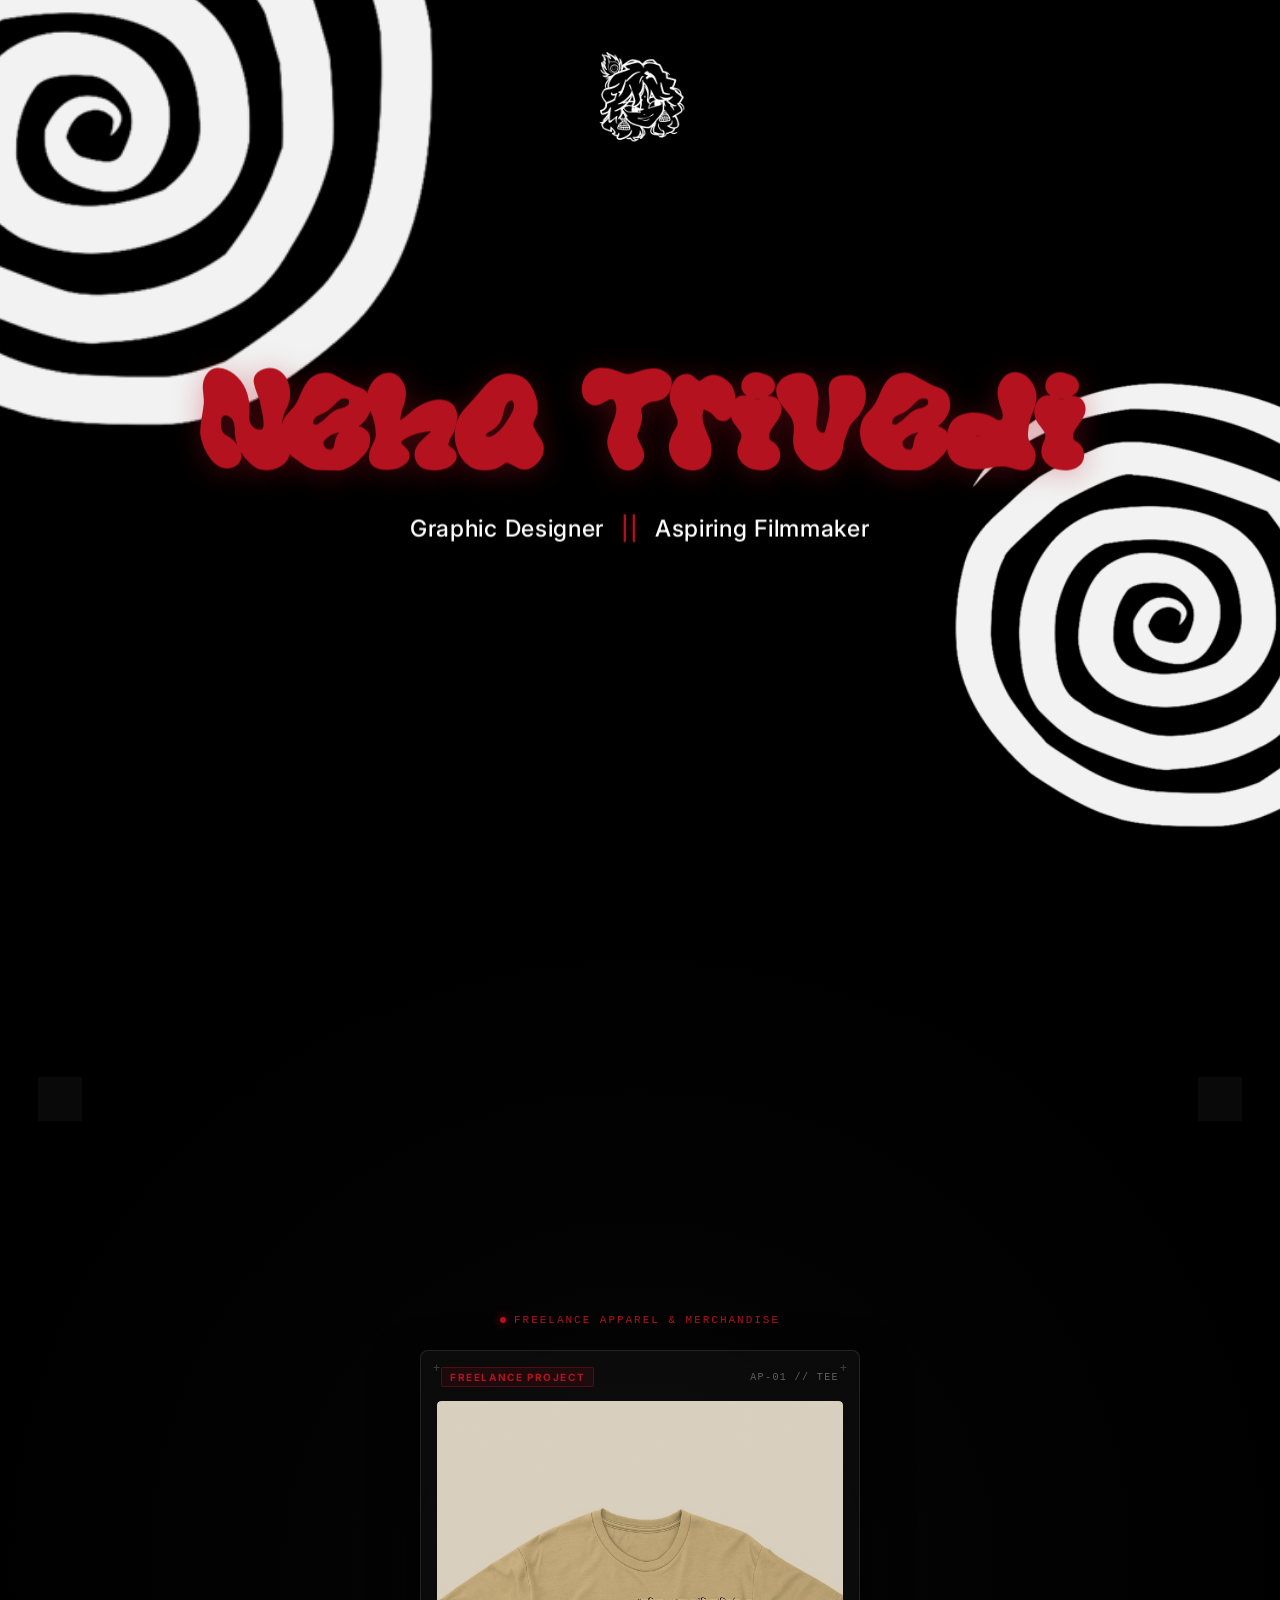
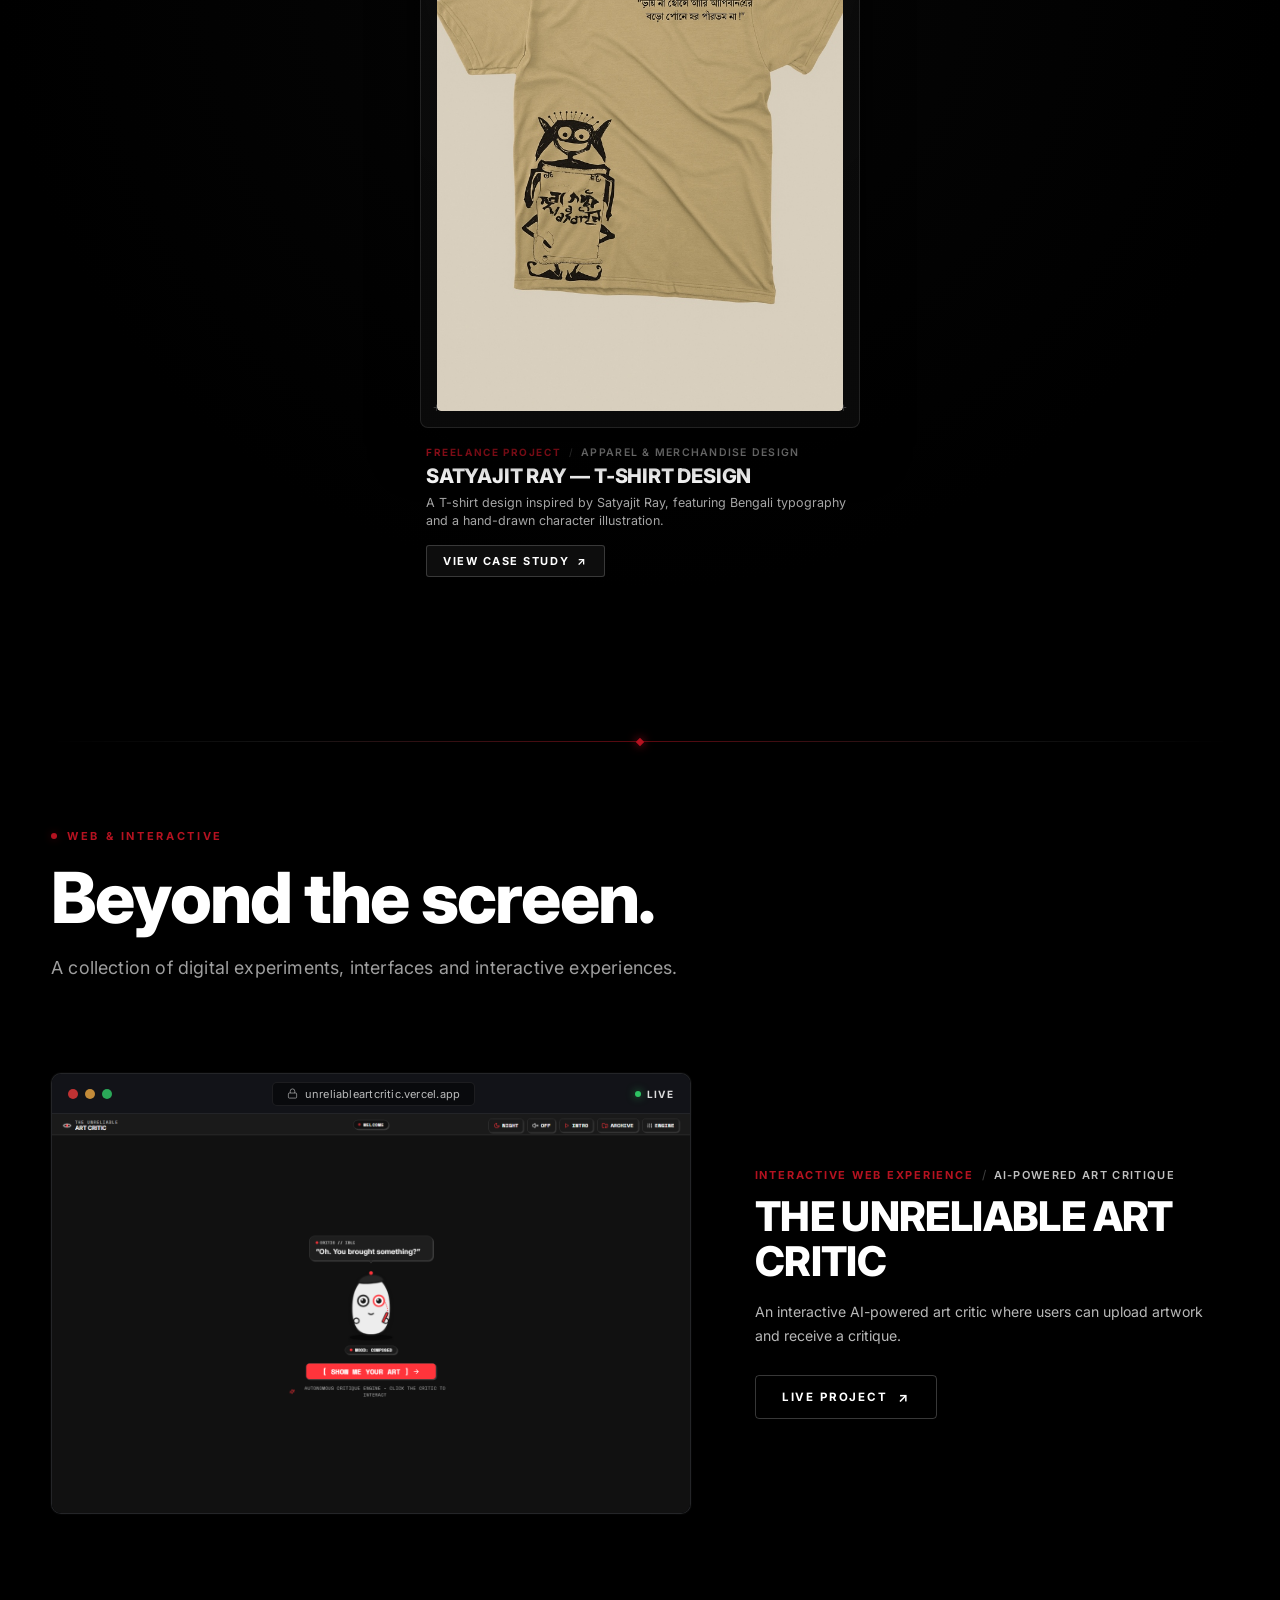
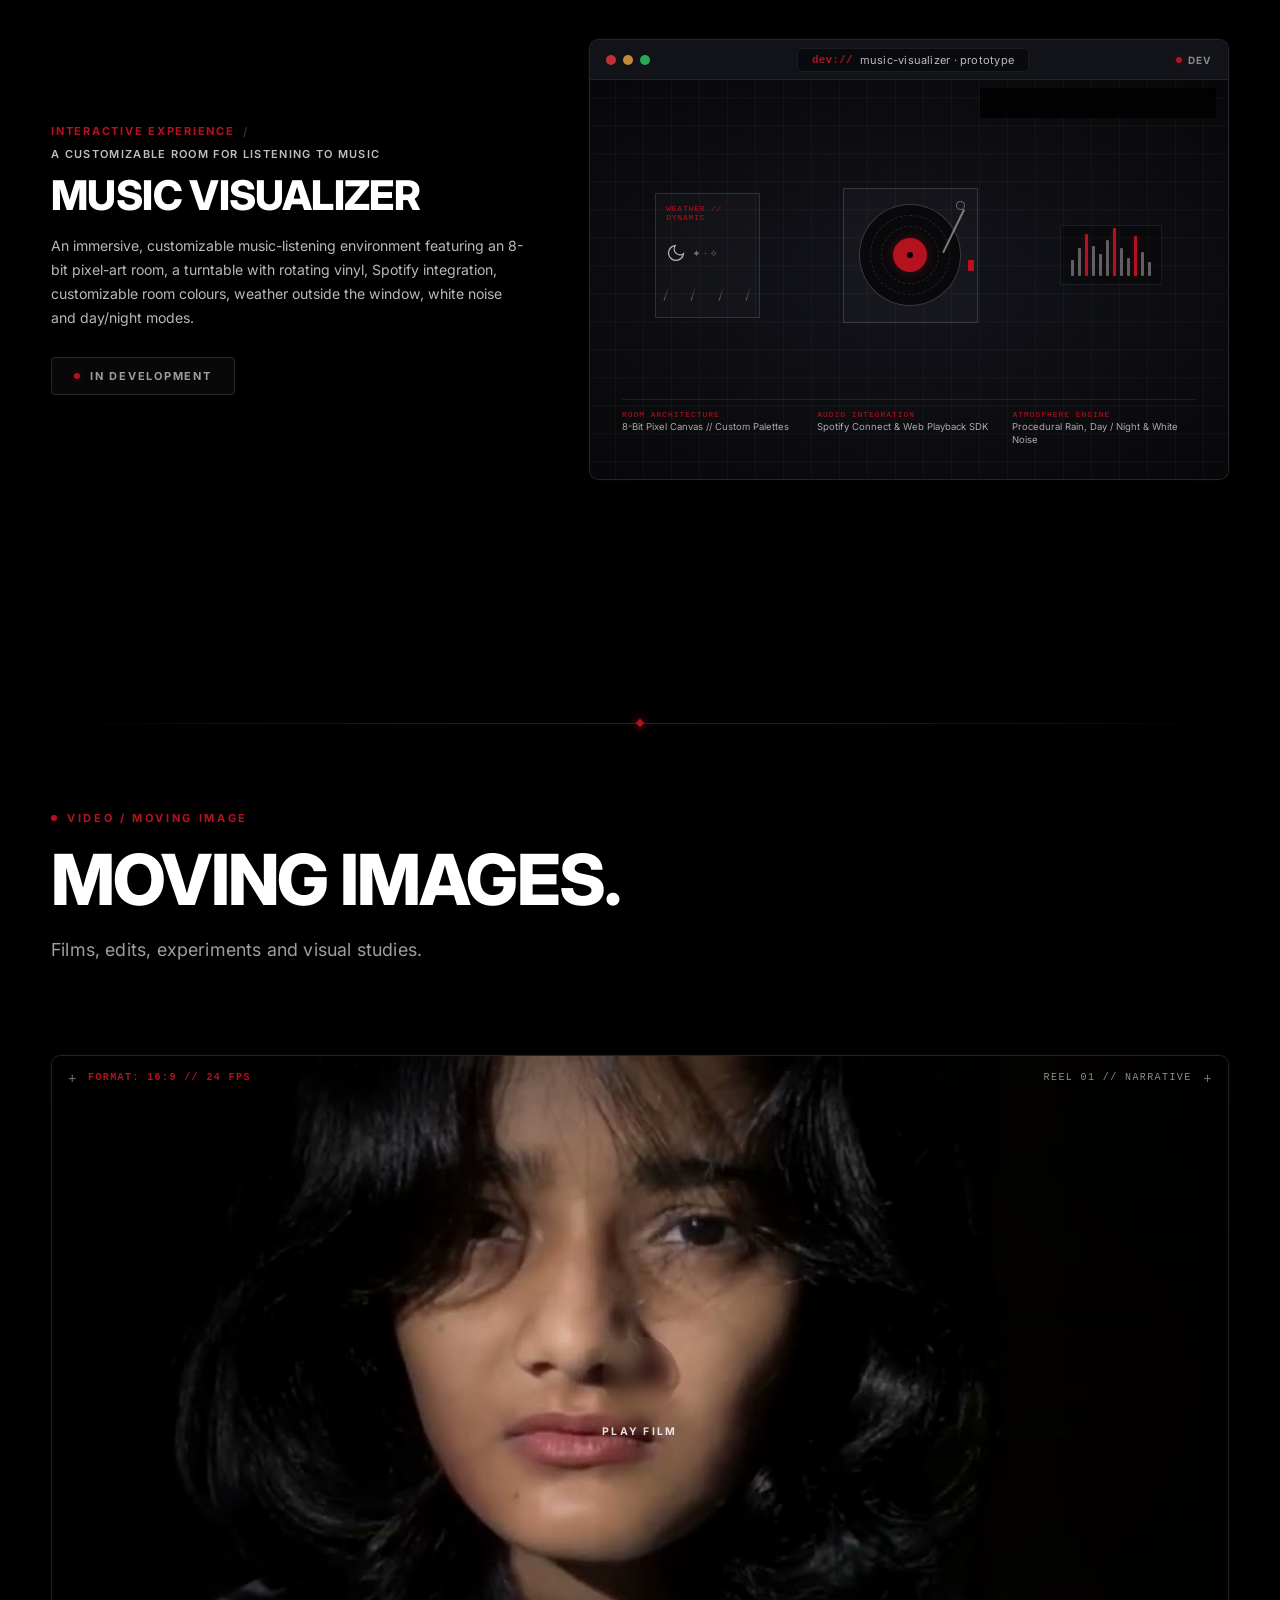
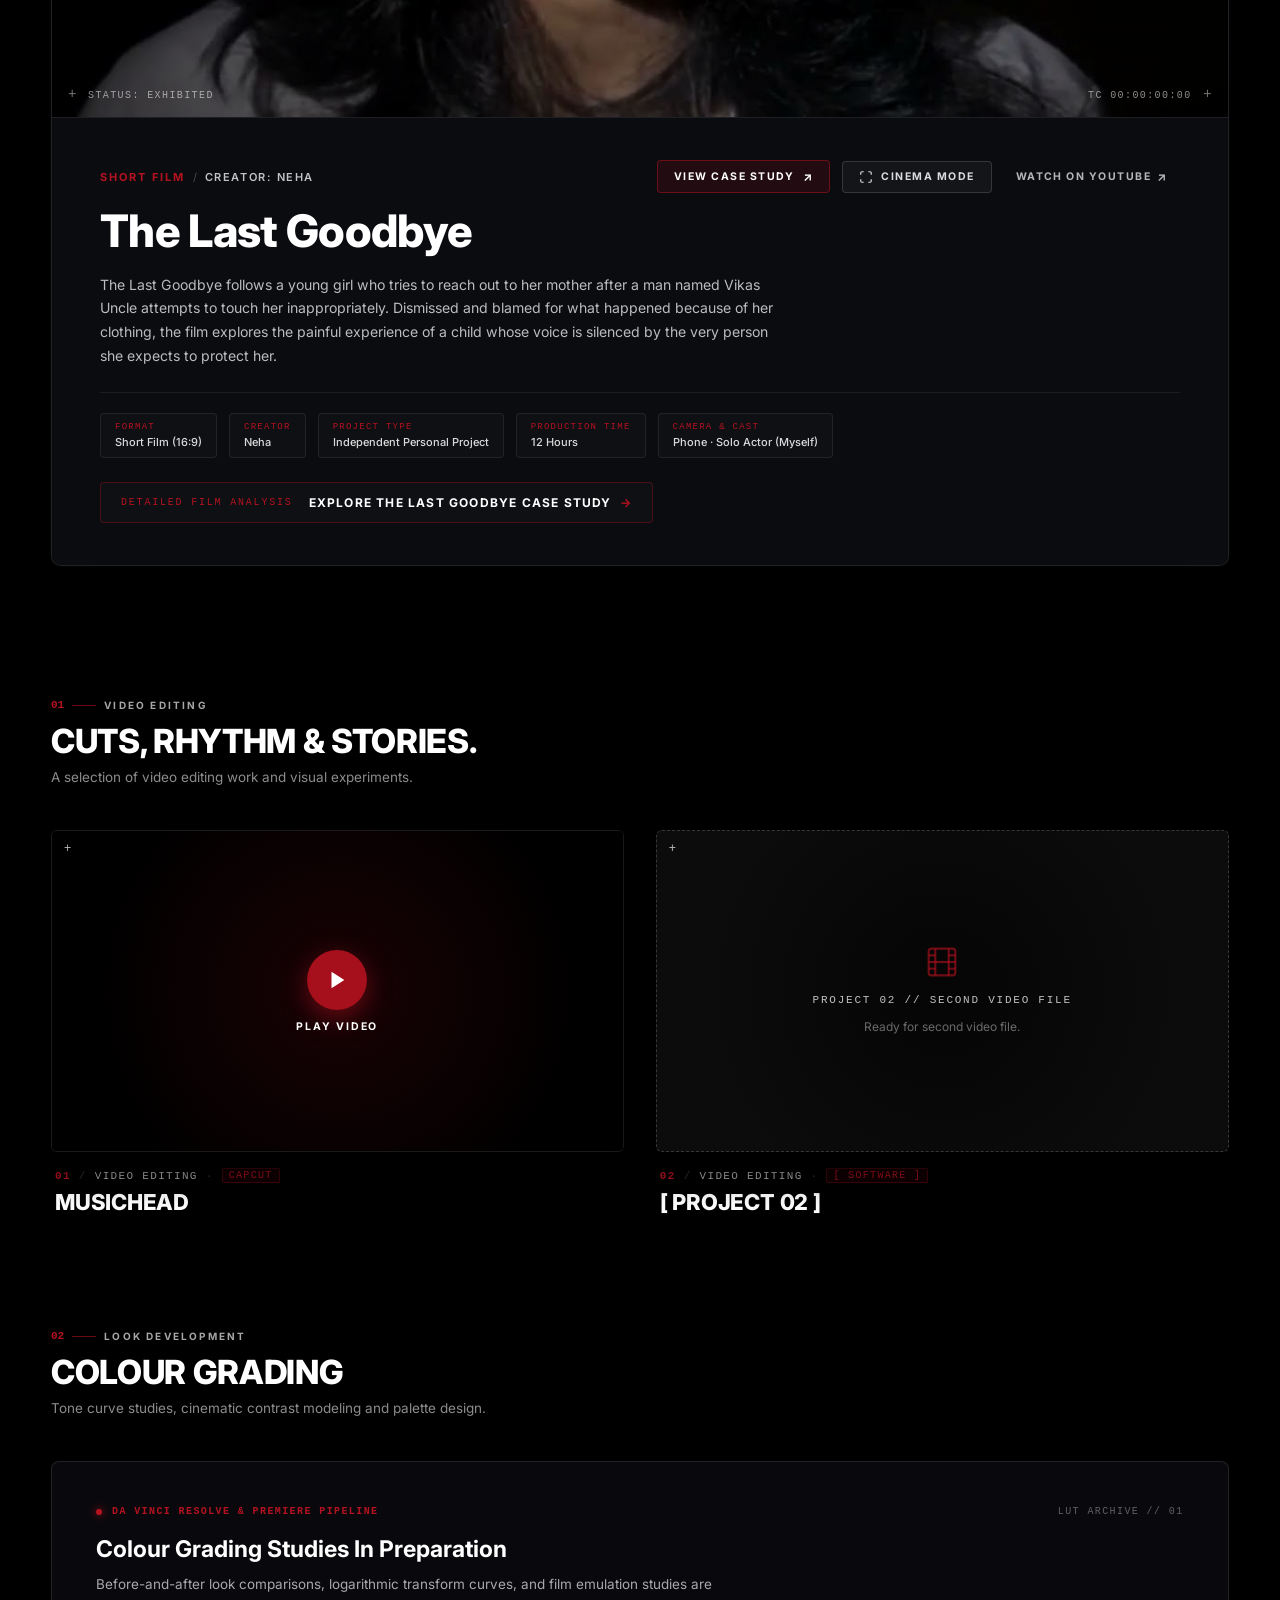
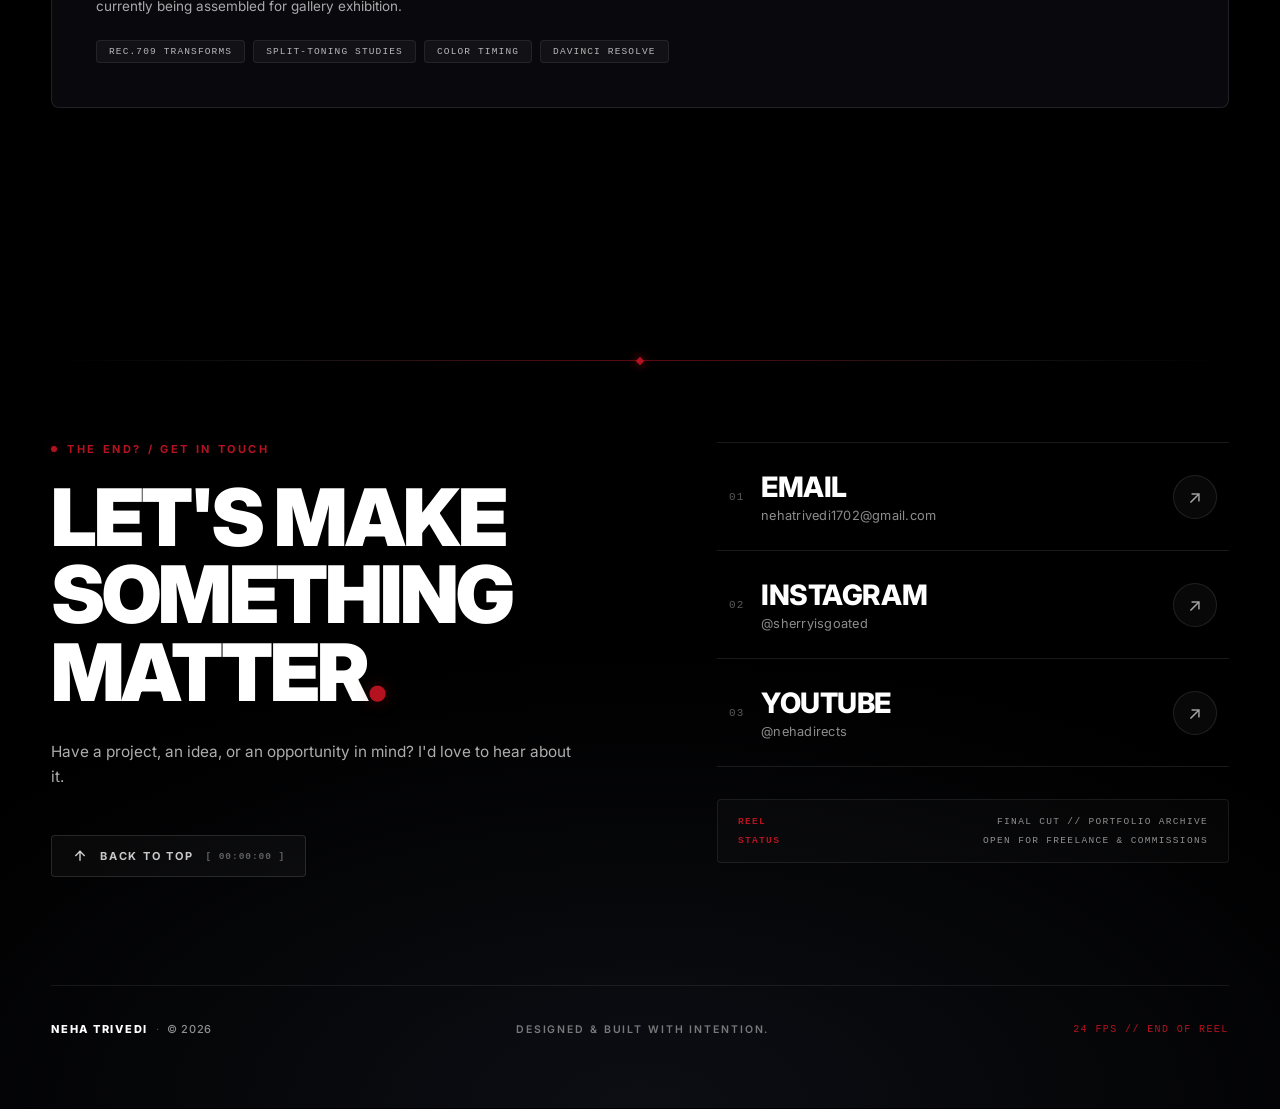
==== commit e873bc63: "Add subtle desktop cinematic opening animation" ====
--- a/index.html
+++ b/index.html
@@ -38,6 +38,21 @@
 
   <!-- Main Stylesheet -->
   <link rel="stylesheet" href="style.css">
+
+  <!-- Desktop Cinematic Opening Animation: Session Check (Executes synchronously before render) -->
+  <script>
+    (function() {
+      try {
+        var isDesktop = window.innerWidth > 768;
+        var prefersReduced = window.matchMedia && window.matchMedia('(prefers-reduced-motion: reduce)').matches;
+        var hasPlayed = sessionStorage.getItem('neha_intro_played');
+        if (isDesktop && !prefersReduced && !hasPlayed) {
+          document.documentElement.classList.add('has-cinematic-intro');
+          sessionStorage.setItem('neha_intro_played', 'true');
+        }
+      } catch (e) {}
+    })();
+  </script>
 </head>
 <body>
 
--- a/style.css
+++ b/style.css
@@ -332,6 +332,86 @@
 }
 
 /* ==========================================================================
+   CINEMATIC DESKTOP OPENING ANIMATION (PLAYED ONCE PER SESSION)
+   Atmospheric, minimal, restrained 2.5-second opening sequence:
+   1. Start with pitch black screen (0.0s - 0.25s)
+   2. Gradually fade in existing spiral graphics (0.25s - 1.35s)
+   3. Reveal "NEHA TRIVEDI" title with gentle fade & slight scale (0.75s - 1.95s)
+   4. Reveal subtitle shortly after title with subtle fade & lift (1.25s - 2.25s)
+   5. Character avatar fades in smoothly (1.35s - 2.25s)
+   6. Seamless transition into original composition (2.5s)
+   ========================================================================== */
+@media (min-width: 769px) and (prefers-reduced-motion: no-preference) {
+  html.has-cinematic-intro .hero-spiral-layer {
+    opacity: 0;
+    animation: introSpiralFadeIn 1.1s cubic-bezier(0.25, 1, 0.5, 1) 0.25s forwards;
+  }
+
+  html.has-cinematic-intro .hero-title-aurora {
+    opacity: 0;
+    animation: introTitleReveal 1.2s cubic-bezier(0.16, 1, 0.3, 1) 0.75s forwards;
+  }
+
+  html.has-cinematic-intro .hero-subtitle {
+    opacity: 0;
+    animation: introSubtitleReveal 1.0s cubic-bezier(0.16, 1, 0.3, 1) 1.25s forwards;
+  }
+
+  html.has-cinematic-intro .hero-character-wrapper {
+    opacity: 0;
+    animation: introCharacterFadeIn 0.9s cubic-bezier(0.2, 0, 0.2, 1) 1.35s forwards;
+  }
+
+  /* When intro has already played in this session (or returning):
+     Display immediately without delay or replay */
+  html:not(.has-cinematic-intro) .hero-subtitle {
+    animation: none;
+    opacity: 1;
+    transform: none;
+  }
+}
+
+@keyframes introSpiralFadeIn {
+  0% {
+    opacity: 0;
+  }
+  100% {
+    opacity: 0.95;
+  }
+}
+
+@keyframes introTitleReveal {
+  0% {
+    opacity: 0;
+    transform: scale(0.965);
+  }
+  100% {
+    opacity: 1;
+    transform: scale(1);
+  }
+}
+
+@keyframes introSubtitleReveal {
+  0% {
+    opacity: 0;
+    transform: translateY(6px);
+  }
+  100% {
+    opacity: 1;
+    transform: translateY(0);
+  }
+}
+
+@keyframes introCharacterFadeIn {
+  0% {
+    opacity: 0;
+  }
+  100% {
+    opacity: 1;
+  }
+}
+
+/* ==========================================================================
    ACCESSIBILITY & RESPONSIVE DESIGN
    ========================================================================== */
 @media (prefers-reduced-motion: reduce) {
@@ -339,9 +419,15 @@
     animation: none !important;
     transform: none !important;
   }
+  .hero-spiral-layer {
+    opacity: 1 !important;
+    animation: none !important;
+  }
   .hero-character-wrapper {
     transition: none !important;
     transform: translateX(-50%) !important;
+    opacity: 1 !important;
+    animation: none !important;
   }
   .character-img {
     transition: none !important;
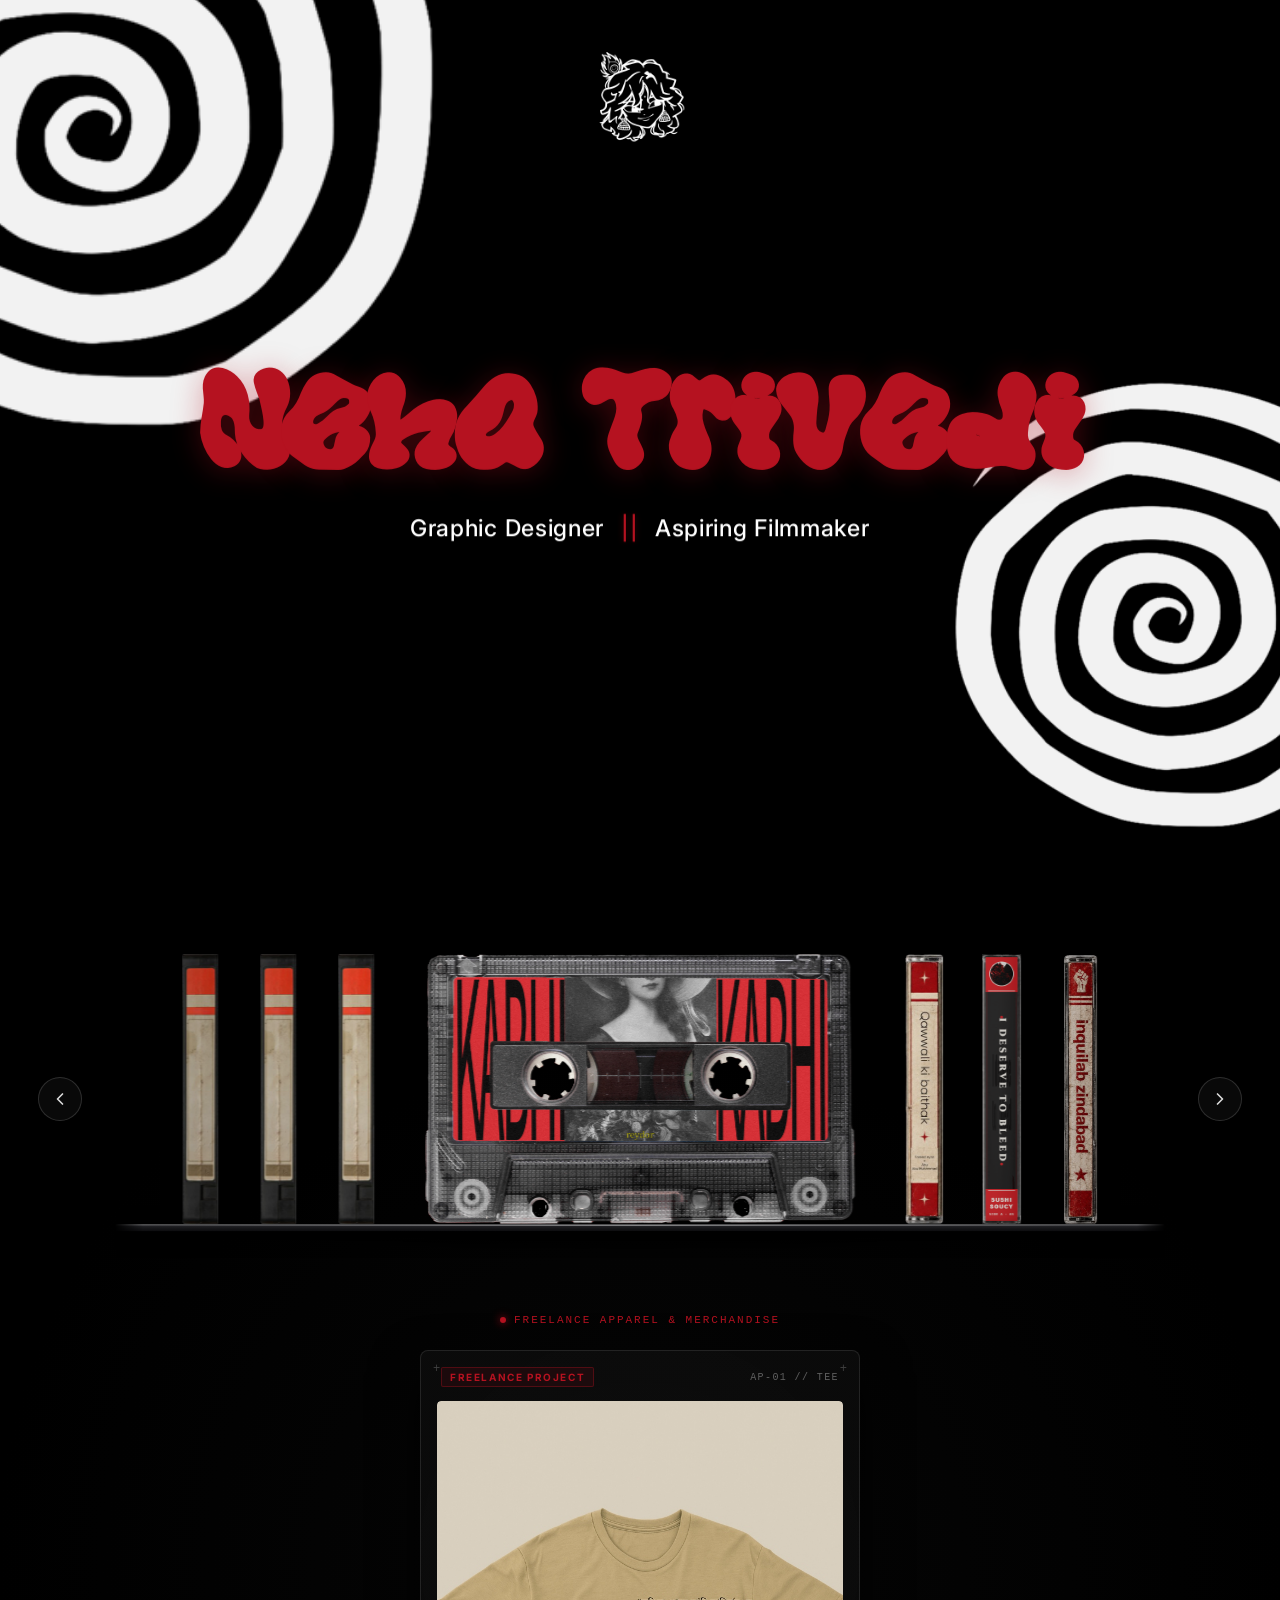
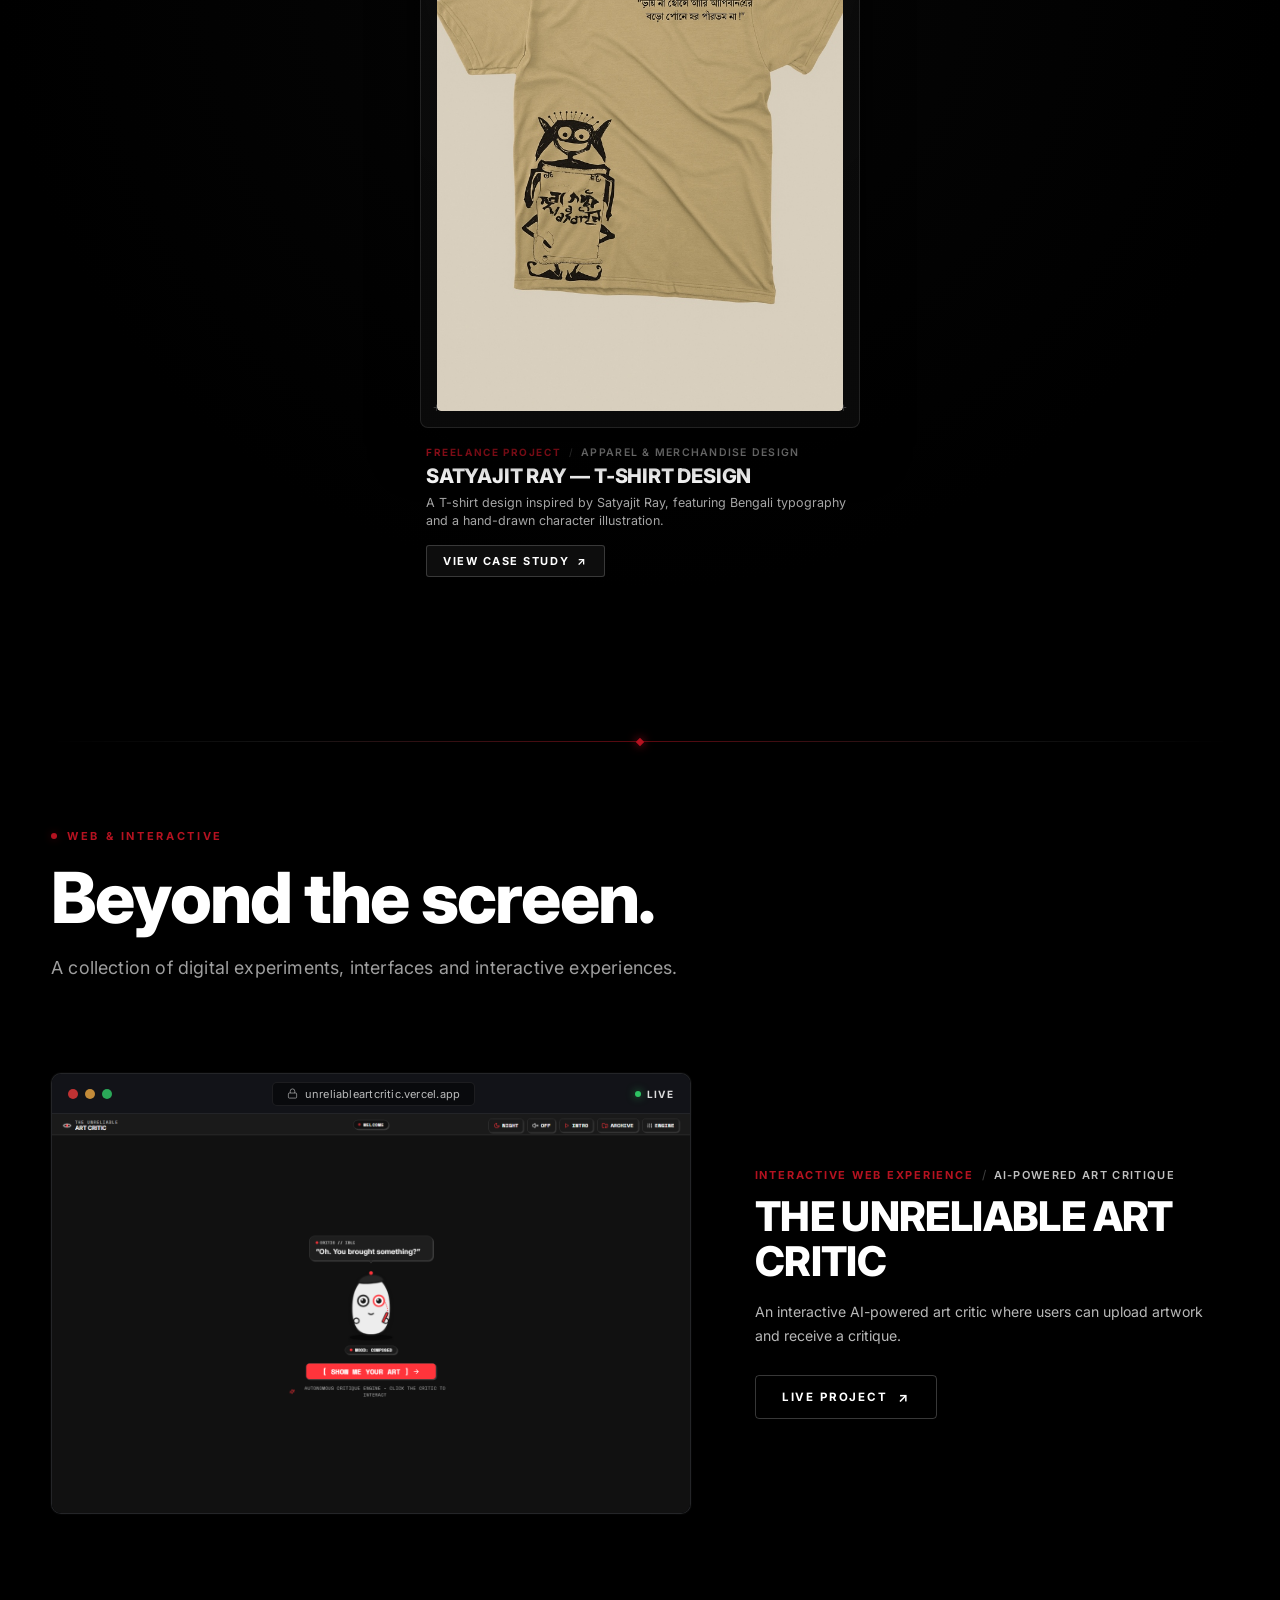
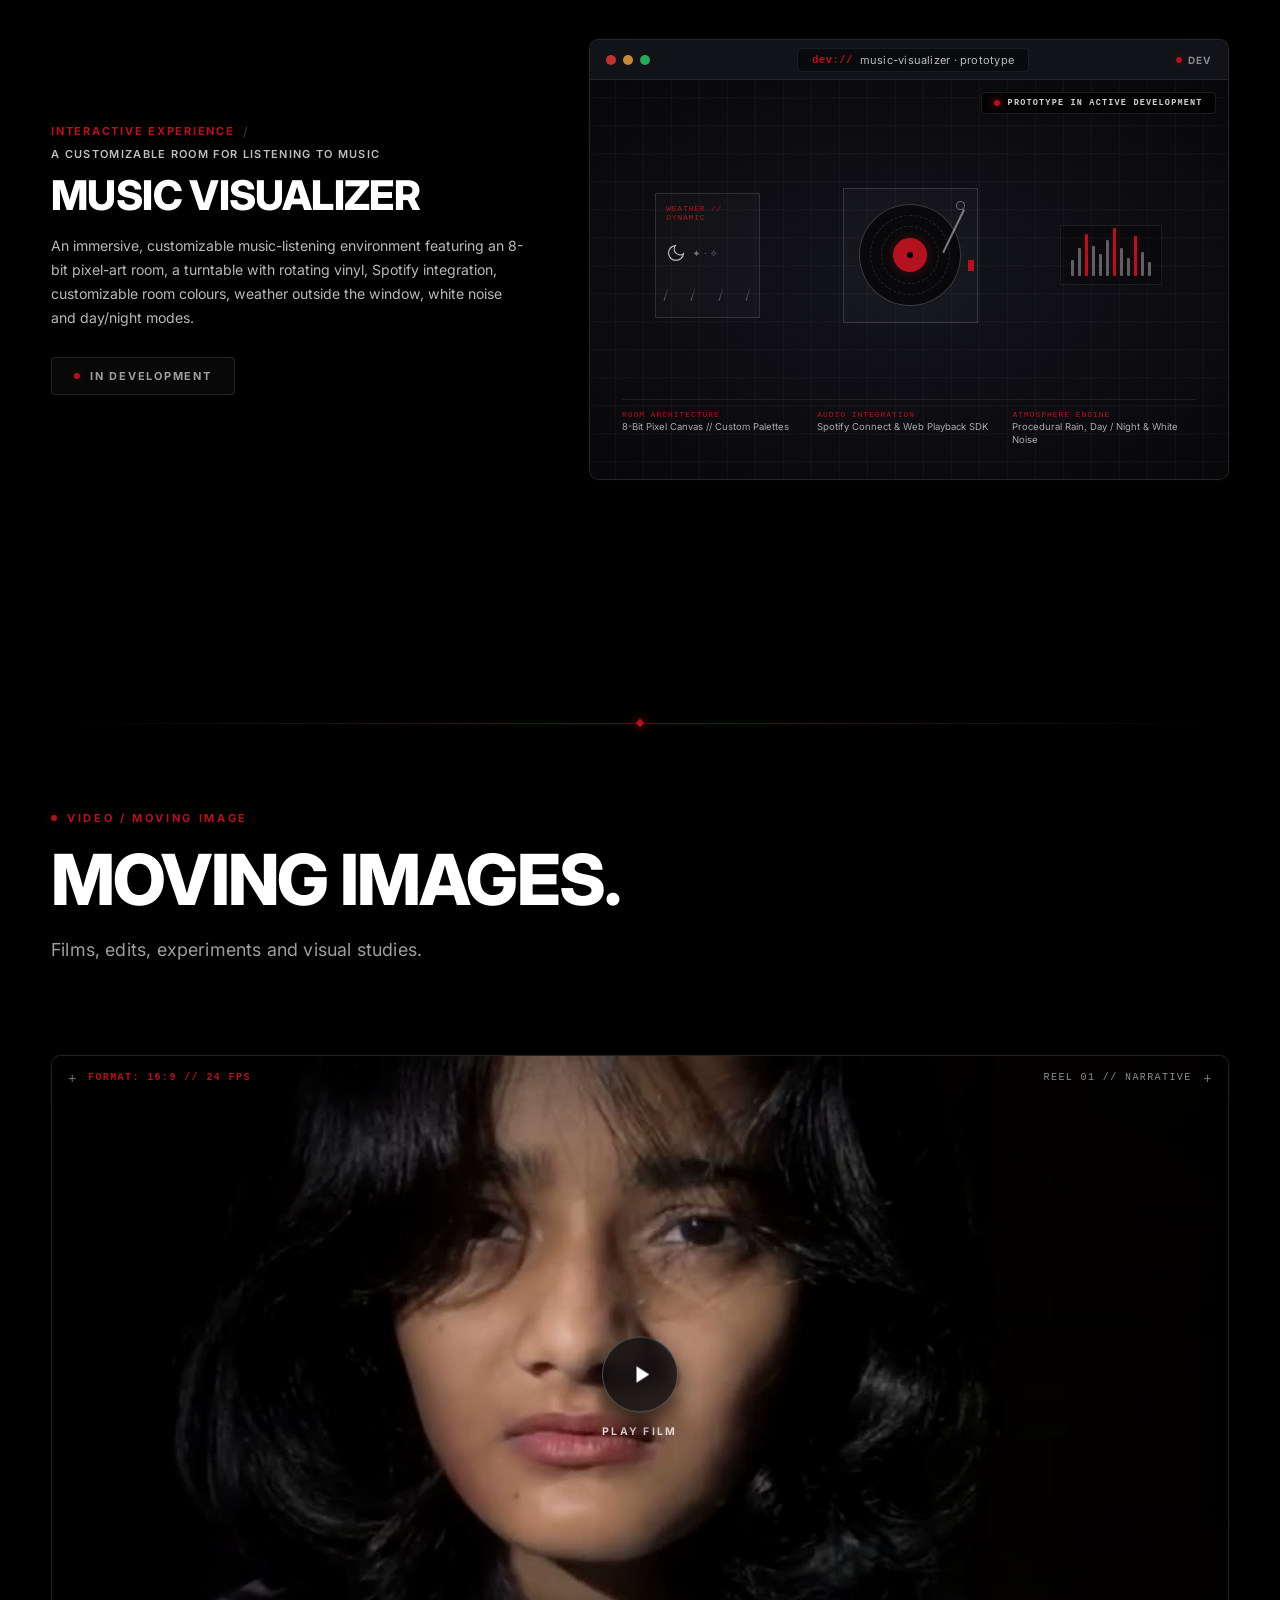
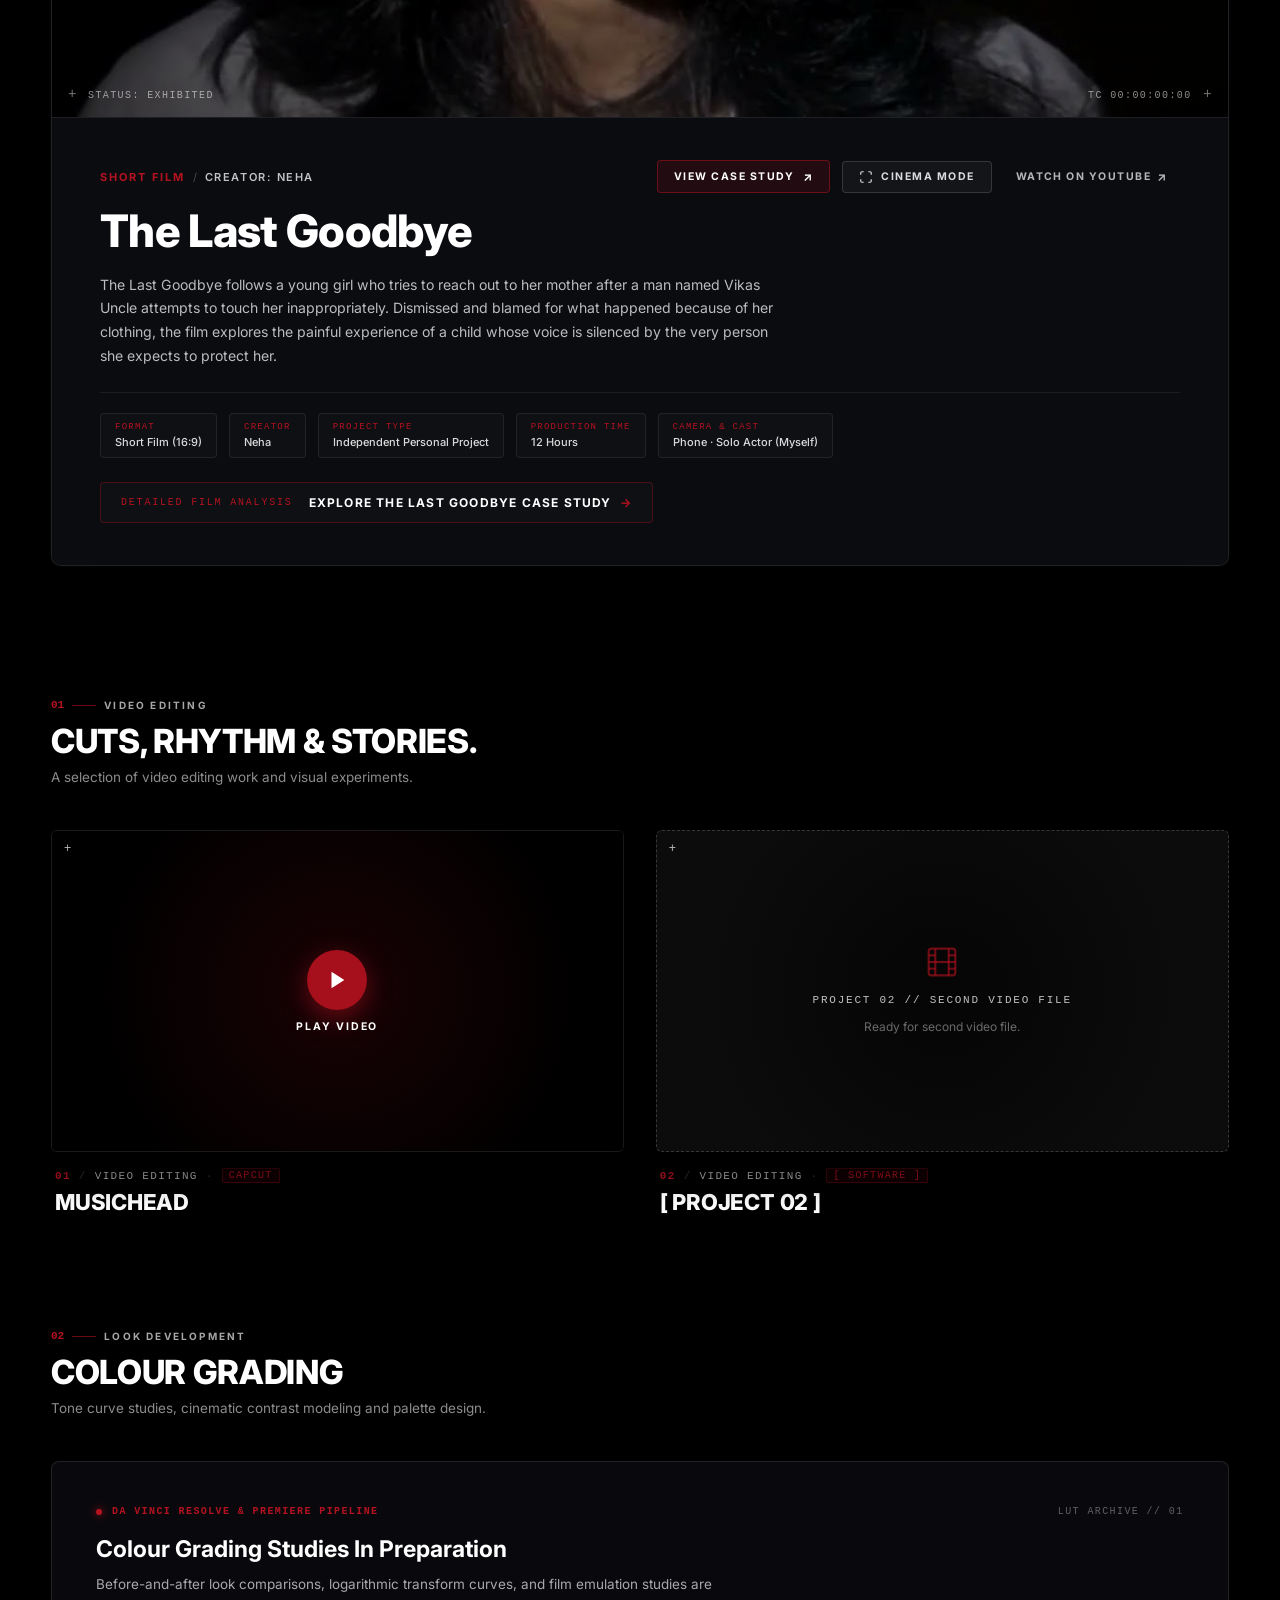
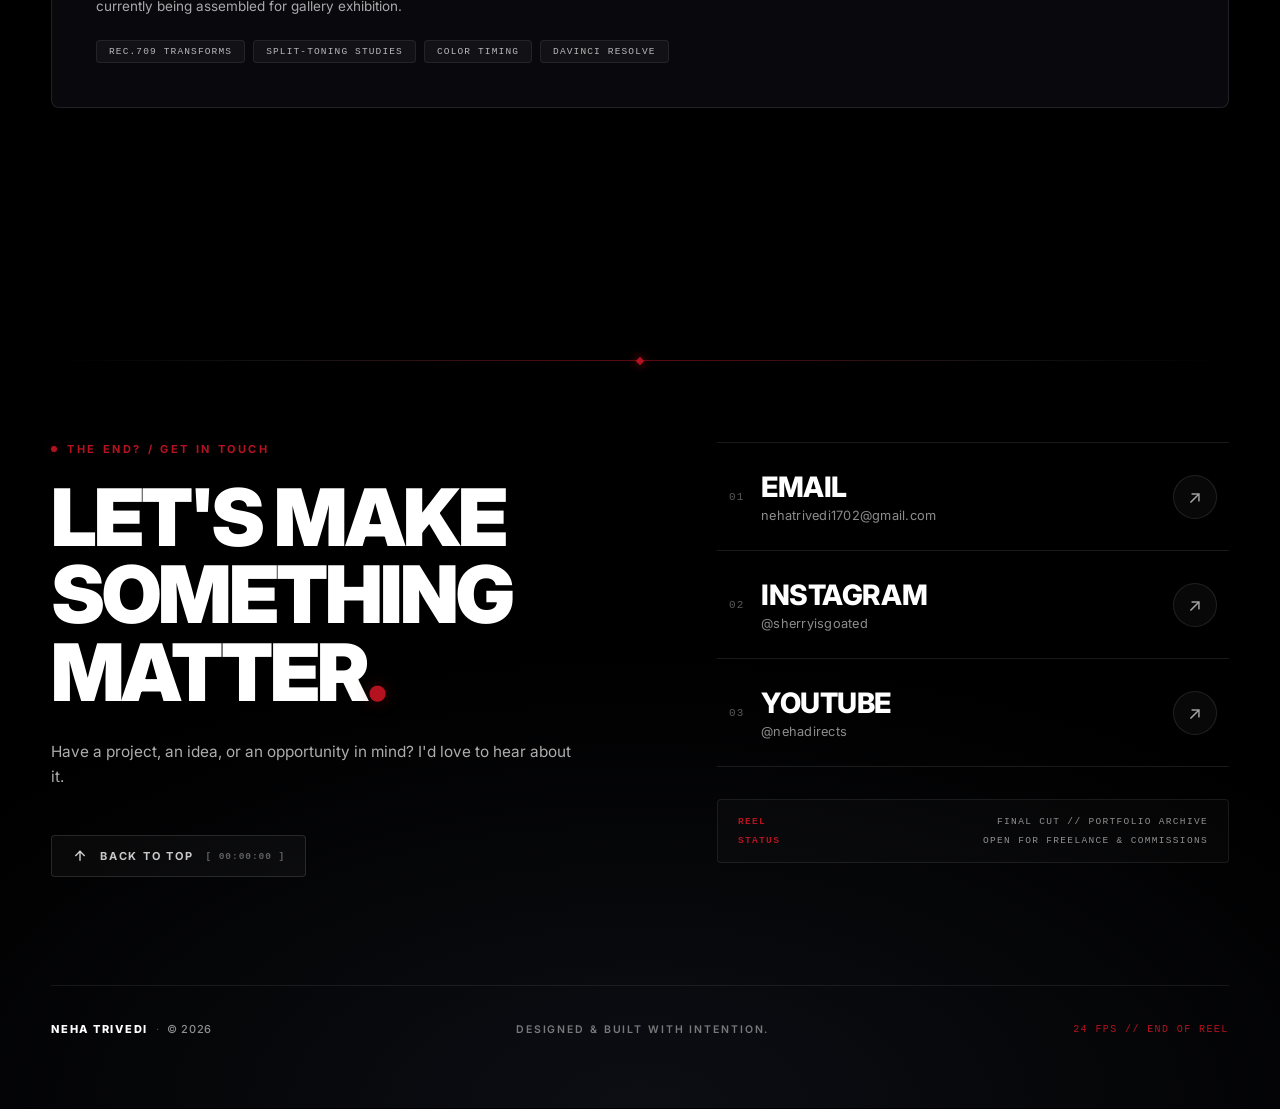
==== commit 19a78b81: "Fix: Restore cassette section and implement isolated custom cursor system" ====
--- a/index.html
+++ b/index.html
@@ -38,6 +38,9 @@
 
   <!-- Main Stylesheet -->
   <link rel="stylesheet" href="style.css">
+
+  <!-- Custom Interactive Cursor Styles (Isolated Module) -->
+  <link rel="stylesheet" href="cursor.css">
 
   <!-- Desktop Cinematic Opening Animation: Session Check (Executes synchronously before render) -->
   <script>
@@ -1207,6 +1210,9 @@
 
   <!-- Subtle Text Interaction Script -->
   <script src="script.js"></script>
+
+  <!-- Custom Interactive Cursor Script (Isolated Module) -->
+  <script src="cursor.js"></script>
 </body>
 </html>
 
--- a/cursor.css
+++ b/cursor.css
@@ -0,0 +1,201 @@
+/* ==========================================================================
+   CUSTOM INTERACTIVE CURSOR SYSTEM (DESKTOP ONLY)
+   - Independent, isolated module
+   - Active strictly on devices supporting hover & fine pointer (> 768px)
+   - Zero interference with mobile/touch devices
+   - Fluid requestAnimationFrame tracking with subtle trailing glide
+   - States:
+       1. Default (9px white circle)
+       2. Links & Buttons (20px deep red #B51220)
+       3. Project Cards (74px white circle with VIEW)
+       4. Video Previews (74px white circle with PLAY)
+       5. Draggable Carousel (74px white circle with DRAG)
+       6. Spiral Easter Egg (18px thin white crosshair)
+       7. Click press (subtle scale 0.82)
+   ========================================================================== */
+
+@media (min-width: 769px) and (hover: hover) and (pointer: fine) {
+  /* Hide native cursor across the site ONLY when custom cursor is active */
+  html.has-custom-cursor,
+  html.has-custom-cursor body,
+  html.has-custom-cursor a,
+  html.has-custom-cursor button,
+  html.has-custom-cursor [role="button"],
+  html.has-custom-cursor input,
+  html.has-custom-cursor select,
+  html.has-custom-cursor textarea,
+  html.has-custom-cursor .cassette-stage,
+  html.has-custom-cursor .cassette-slot,
+  html.has-custom-cursor .video-poster-layer,
+  html.has-custom-cursor .editing-video-stage,
+  html.has-custom-cursor .browser-frame-wrapper {
+    cursor: none !important;
+  }
+
+  /* Root cursor positioning wrapper - fixed, top-left 0, z-index above all layers */
+  .custom-cursor {
+    position: fixed;
+    top: 0;
+    left: 0;
+    width: 0;
+    height: 0;
+    pointer-events: none !important;
+    z-index: 9999999;
+    will-change: transform;
+    opacity: 0;
+    transition: opacity 0.22s ease-out;
+  }
+
+  .custom-cursor.cursor-visible {
+    opacity: 1;
+  }
+
+  .custom-cursor.cursor-hidden {
+    opacity: 0 !important;
+  }
+
+  /* Morphing circular cursor body */
+  .cursor-body {
+    position: absolute;
+    top: 0;
+    left: 0;
+    width: 9px;
+    height: 9px;
+    margin-top: -4.5px;
+    margin-left: -4.5px;
+    border-radius: 50%;
+    background-color: #FFFFFF;
+    color: #0A0A0A;
+    display: flex;
+    align-items: center;
+    justify-content: center;
+    pointer-events: none !important;
+    box-sizing: border-box;
+    will-change: transform, width, height, margin, background-color, border-color, opacity;
+    transition: 
+      width 0.26s cubic-bezier(0.16, 1, 0.3, 1),
+      height 0.26s cubic-bezier(0.16, 1, 0.3, 1),
+      margin 0.26s cubic-bezier(0.16, 1, 0.3, 1),
+      background-color 0.22s ease,
+      border-color 0.22s ease,
+      transform 0.14s cubic-bezier(0.2, 0, 0.2, 1),
+      opacity 0.2s ease;
+    box-shadow: none;
+    border: none;
+    overflow: hidden;
+  }
+
+  /* Click interaction: subtle shrink */
+  .custom-cursor.cursor-clicking .cursor-body {
+    transform: scale(0.82);
+  }
+
+  /* State 2: Links and buttons (red accent dot, slightly larger ~20px) */
+  .custom-cursor.cursor-state-link .cursor-body {
+    width: 20px;
+    height: 20px;
+    margin-top: -10px;
+    margin-left: -10px;
+    background-color: var(--blood-red, #B51220);
+    border-radius: 50%;
+    border: none;
+  }
+
+  /* States 3, 4, 5: Expanded badge circle (VIEW, PLAY, DRAG) */
+  .custom-cursor.cursor-state-badge .cursor-body {
+    width: 74px;
+    height: 74px;
+    margin-top: -37px;
+    margin-left: -37px;
+    background-color: #FFFFFF;
+    border-radius: 50%;
+    border: 1px solid rgba(0, 0, 0, 0.08);
+  }
+
+  /* Typography inside badge */
+  .cursor-label {
+    position: absolute;
+    font-family: 'Cinzel', 'Inter', -apple-system, sans-serif;
+    font-size: 11px;
+    font-weight: 800;
+    letter-spacing: 0.14em;
+    text-transform: uppercase;
+    color: #0A0A0A;
+    user-select: none;
+    pointer-events: none !important;
+    opacity: 0;
+    transform: scale(0.75);
+    transition: opacity 0.18s ease 0.04s, transform 0.22s cubic-bezier(0.16, 1, 0.3, 1) 0.04s;
+    line-height: 1;
+    white-space: nowrap;
+  }
+
+  .custom-cursor.cursor-state-badge .cursor-label {
+    opacity: 1;
+    transform: scale(1);
+  }
+
+  /* Tactile feedback while actively dragging a carousel */
+  .custom-cursor.cursor-dragging .cursor-body {
+    transform: scale(0.88);
+  }
+
+  /* State 6: Hidden Spiral Easter Egg (Minimal White Crosshair) */
+  .cursor-crosshair {
+    position: absolute;
+    top: 0;
+    left: 0;
+    width: 18px;
+    height: 18px;
+    margin-top: -9px;
+    margin-left: -9px;
+    pointer-events: none !important;
+    opacity: 0;
+    transform: scale(0.4) rotate(0deg);
+    transition: opacity 0.24s cubic-bezier(0.16, 1, 0.3, 1), transform 0.26s cubic-bezier(0.16, 1, 0.3, 1);
+  }
+
+  .crosshair-line {
+    position: absolute;
+    background-color: #FFFFFF;
+    pointer-events: none !important;
+  }
+
+  .crosshair-h {
+    top: 50%;
+    left: 0;
+    width: 100%;
+    height: 1px;
+    transform: translateY(-50%);
+  }
+
+  .crosshair-v {
+    left: 50%;
+    top: 0;
+    width: 1px;
+    height: 100%;
+    transform: translateX(-50%);
+  }
+
+  /* Active Spiral state: circle collapses and fades out, crosshair scales in */
+  .custom-cursor.cursor-state-spiral .cursor-body {
+    opacity: 0;
+    transform: scale(0.2);
+  }
+
+  .custom-cursor.cursor-state-spiral .cursor-crosshair {
+    opacity: 1;
+    transform: scale(1) rotate(0deg);
+  }
+}
+
+/* Reduced Motion Override */
+@media (prefers-reduced-motion: reduce) {
+  .custom-cursor,
+  .cursor-body,
+  .cursor-label,
+  .cursor-crosshair {
+    transition: none !important;
+    animation: none !important;
+  }
+}
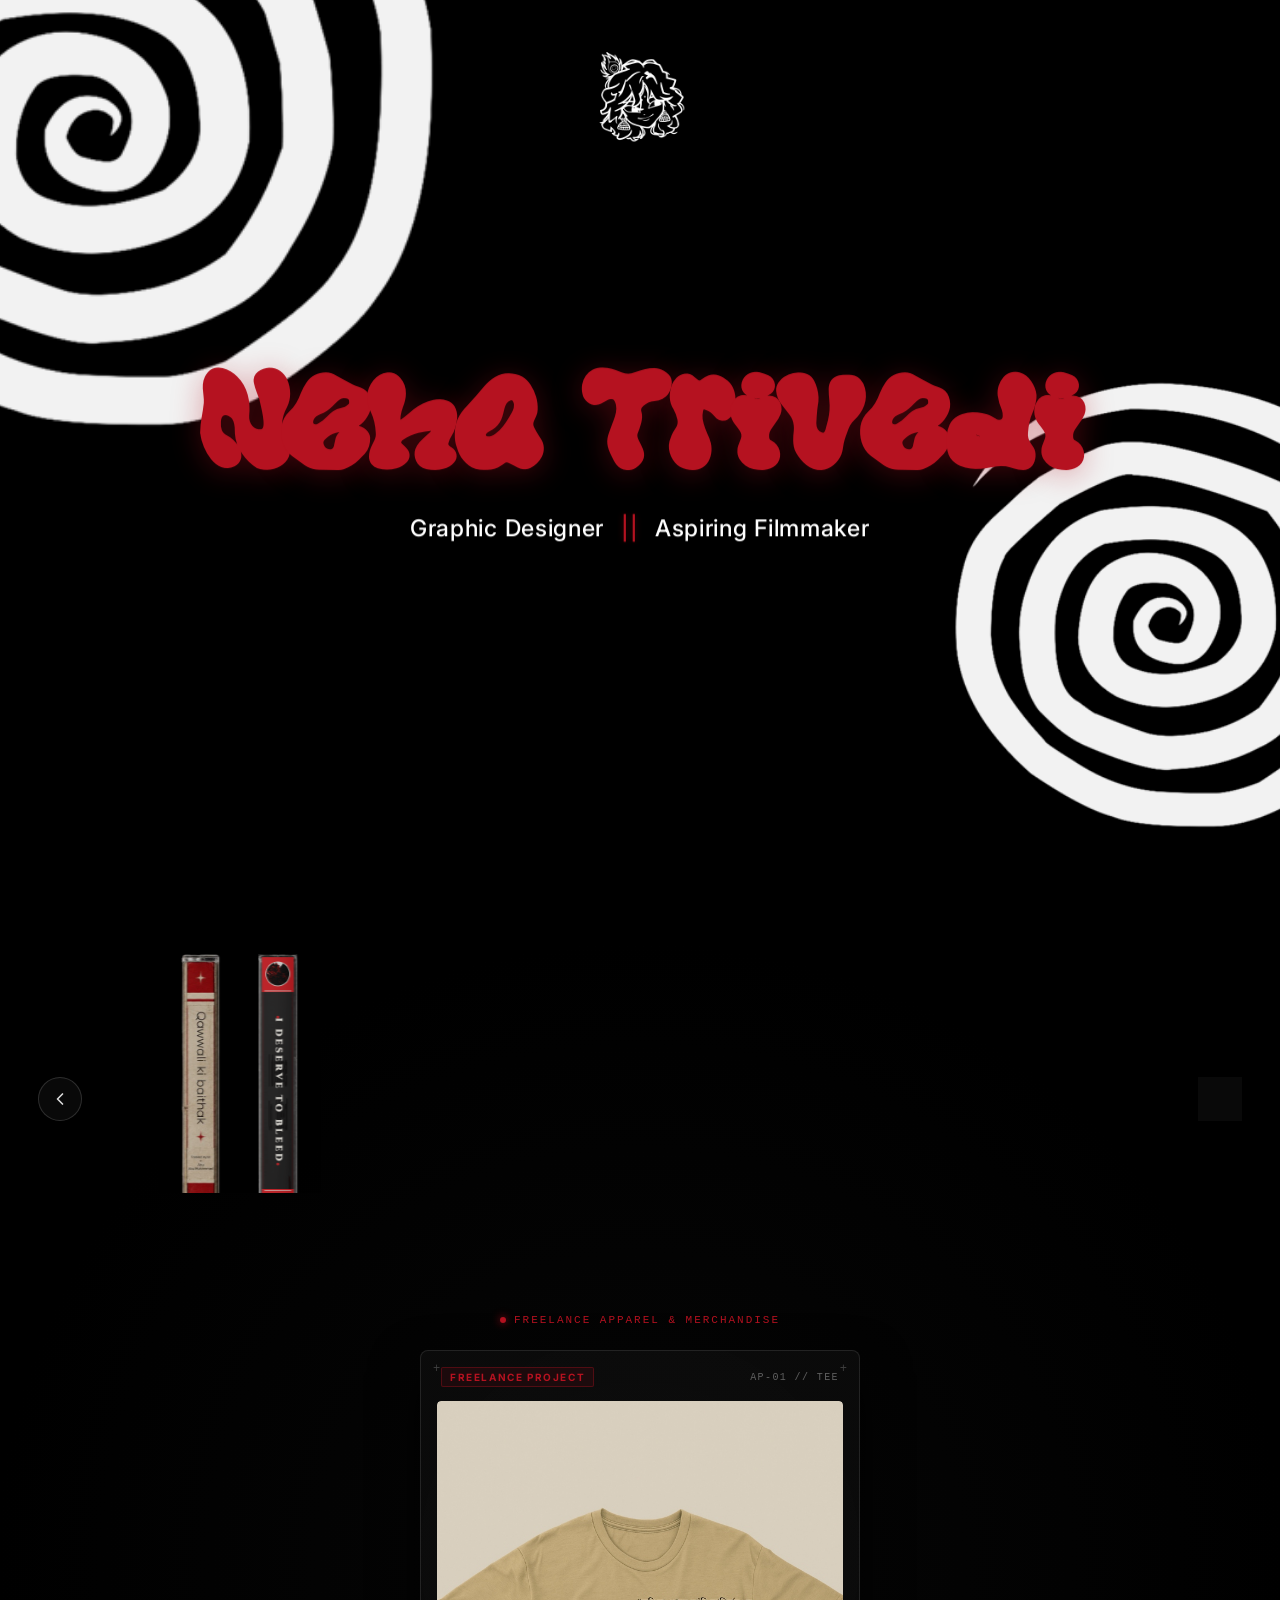
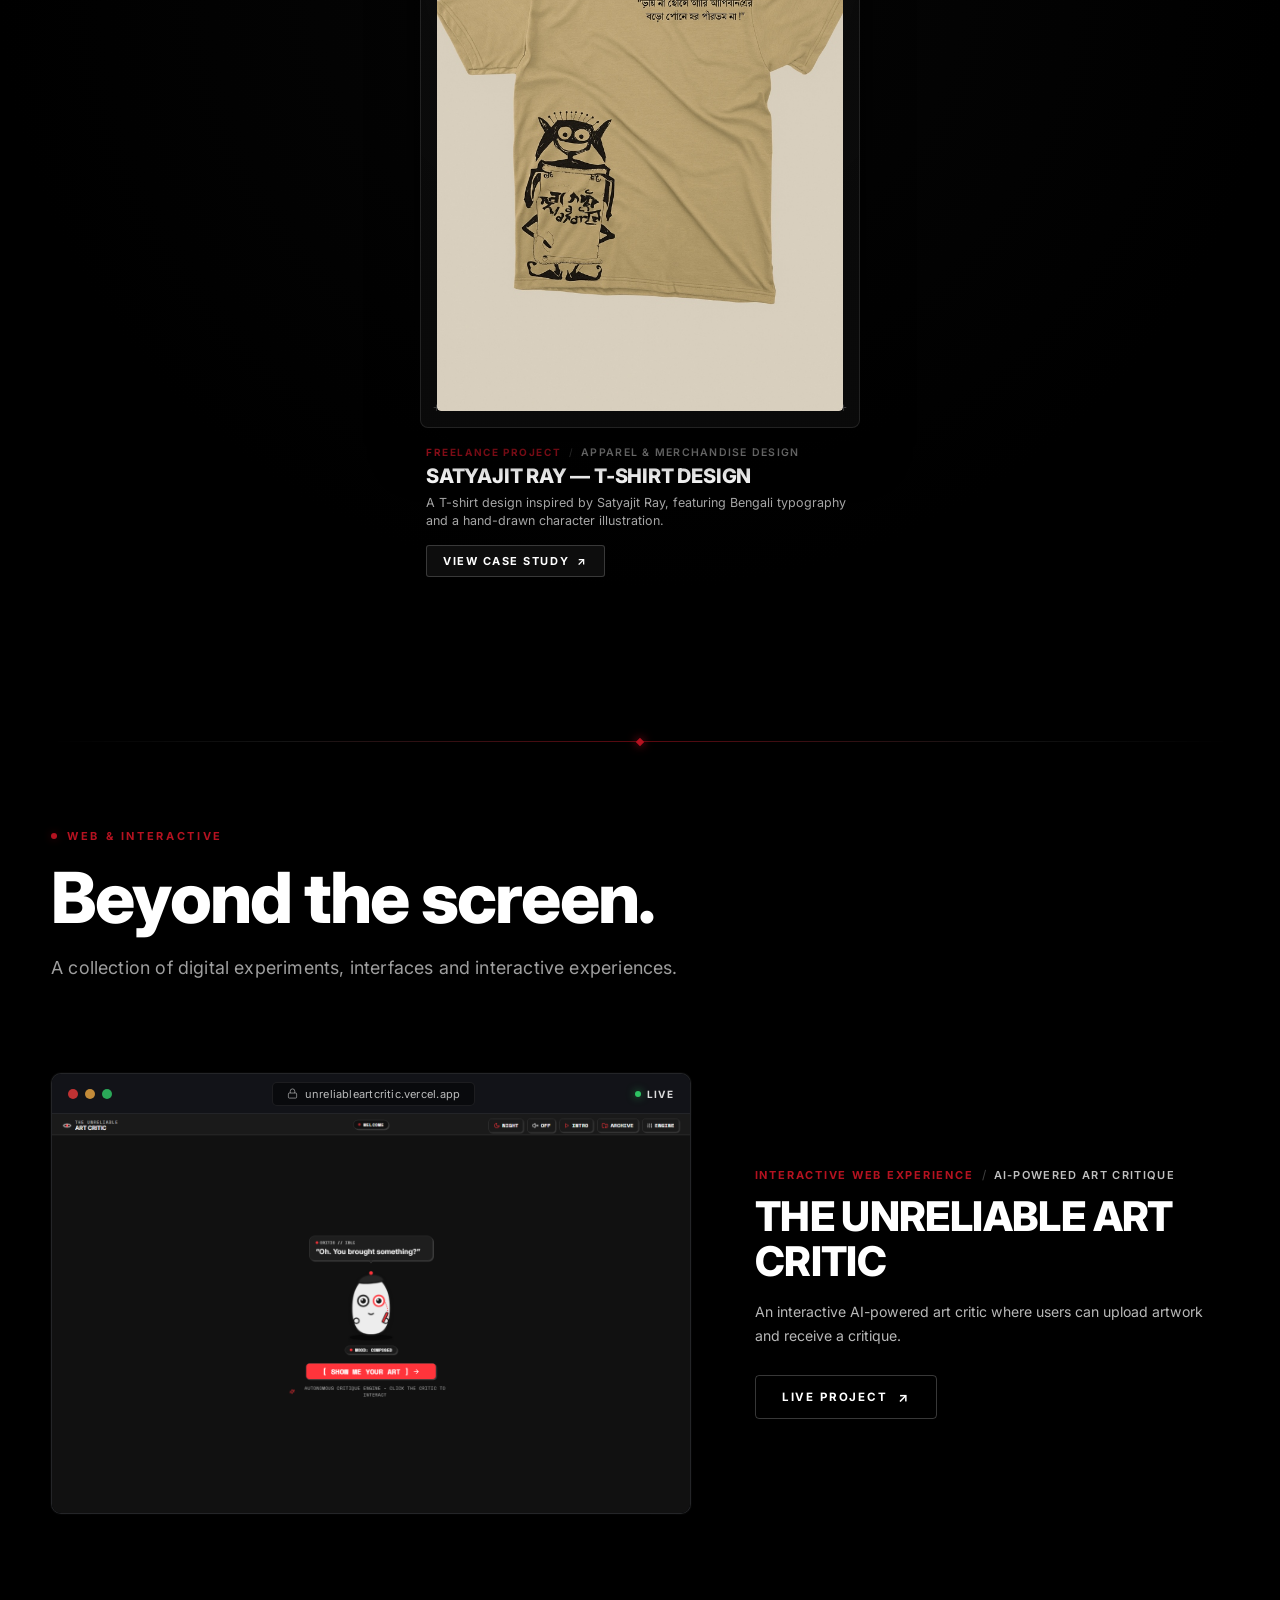
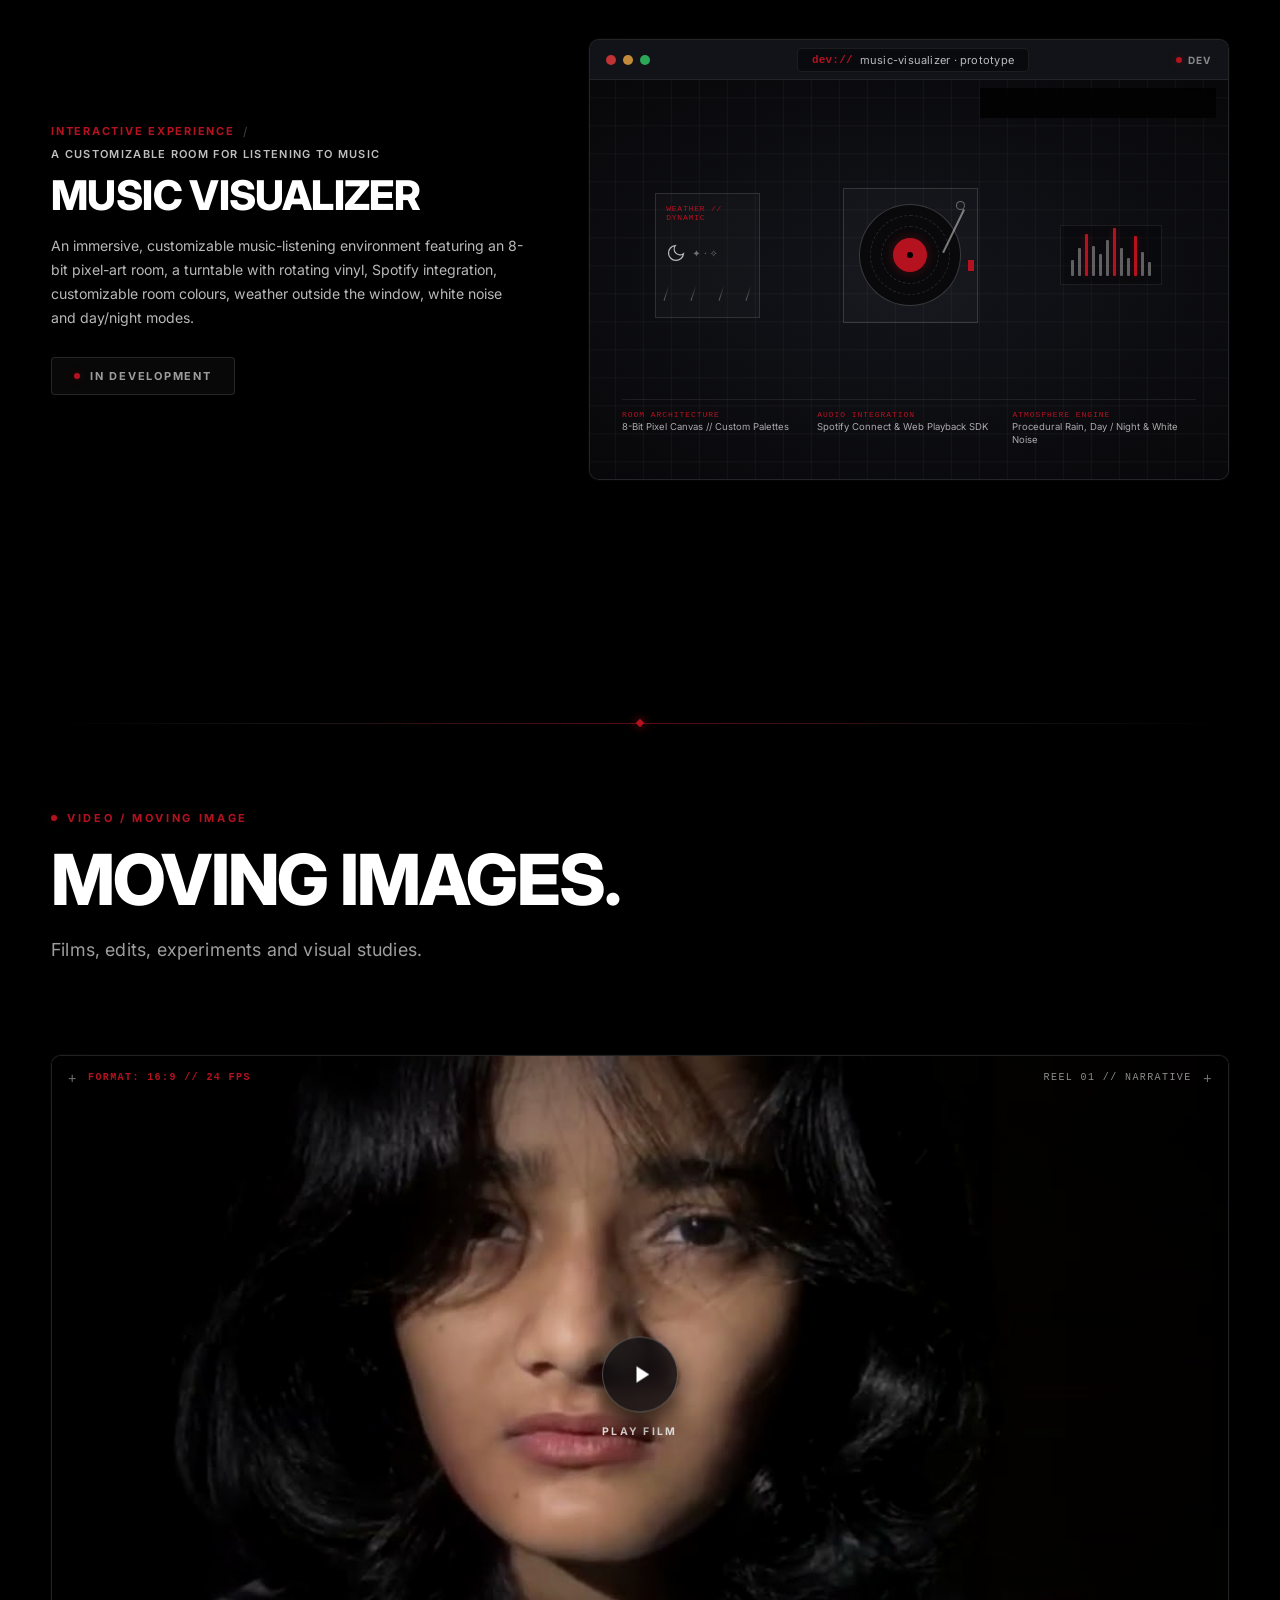
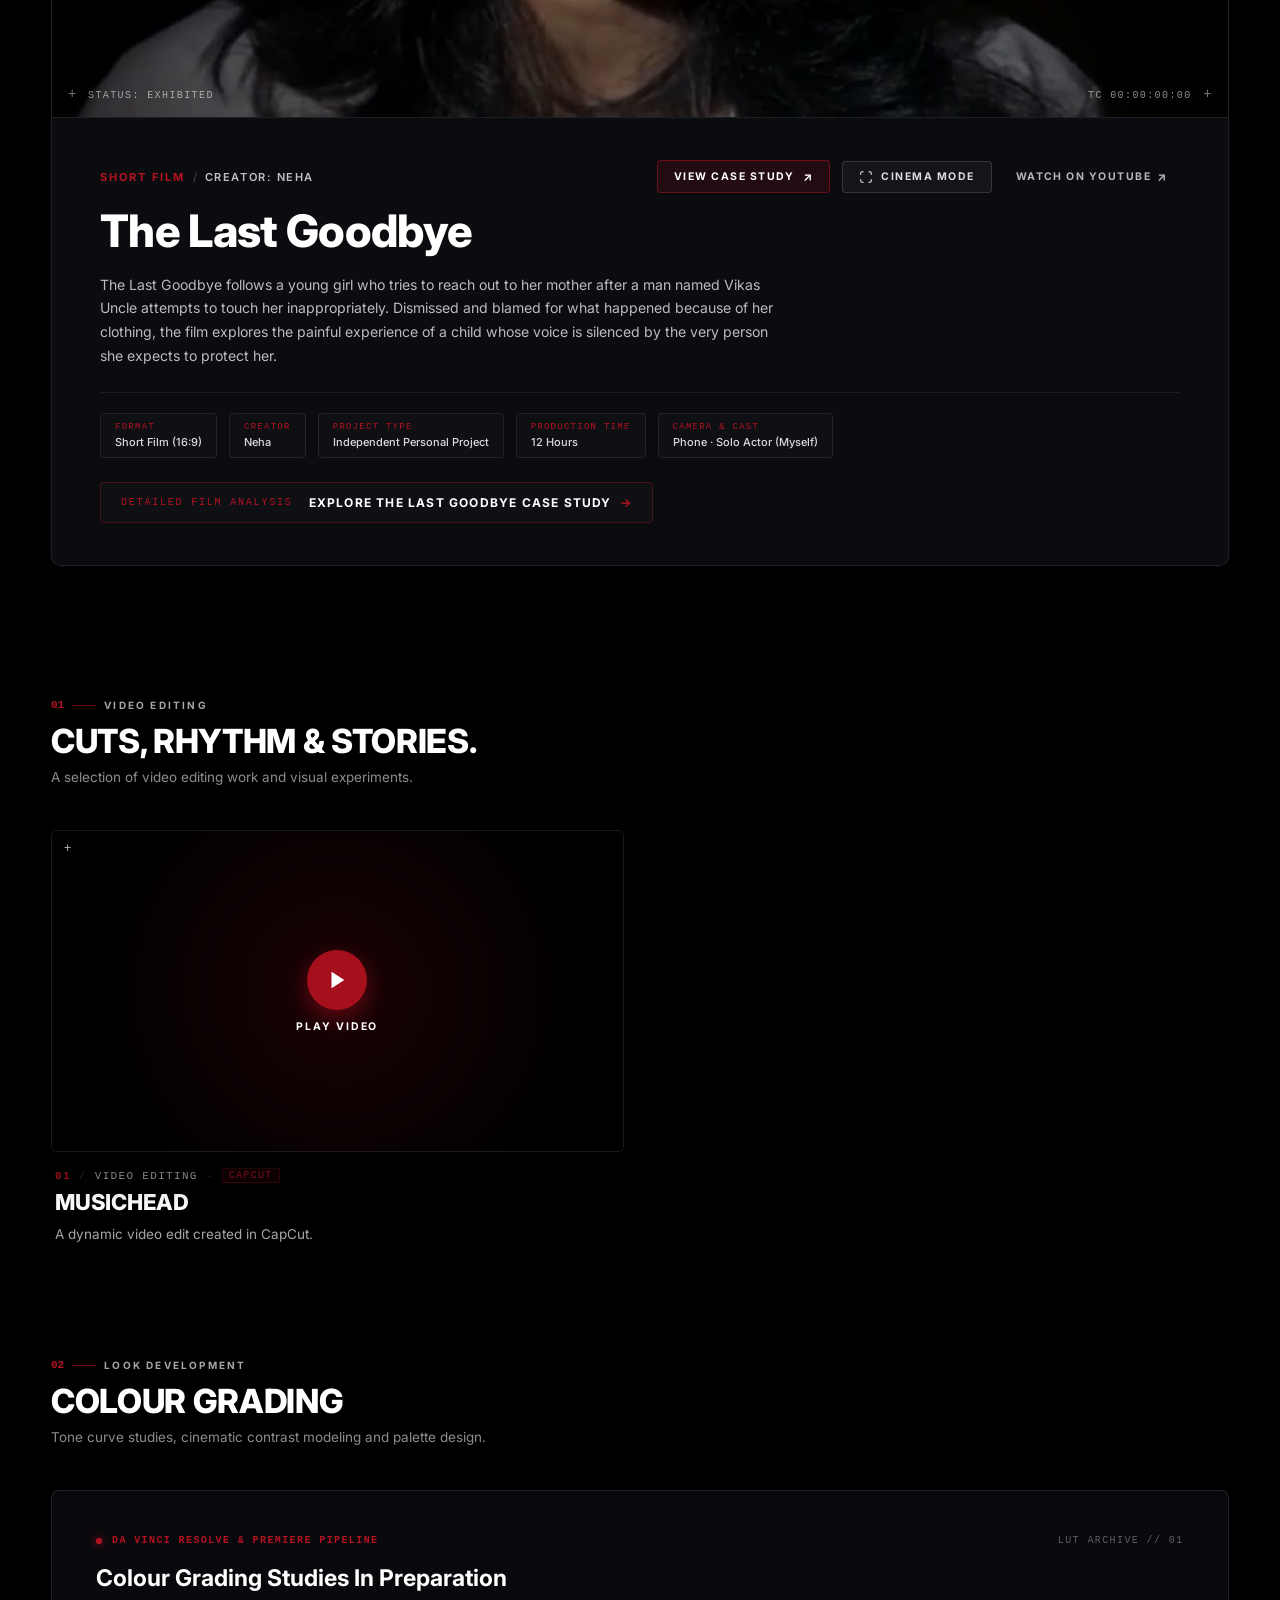
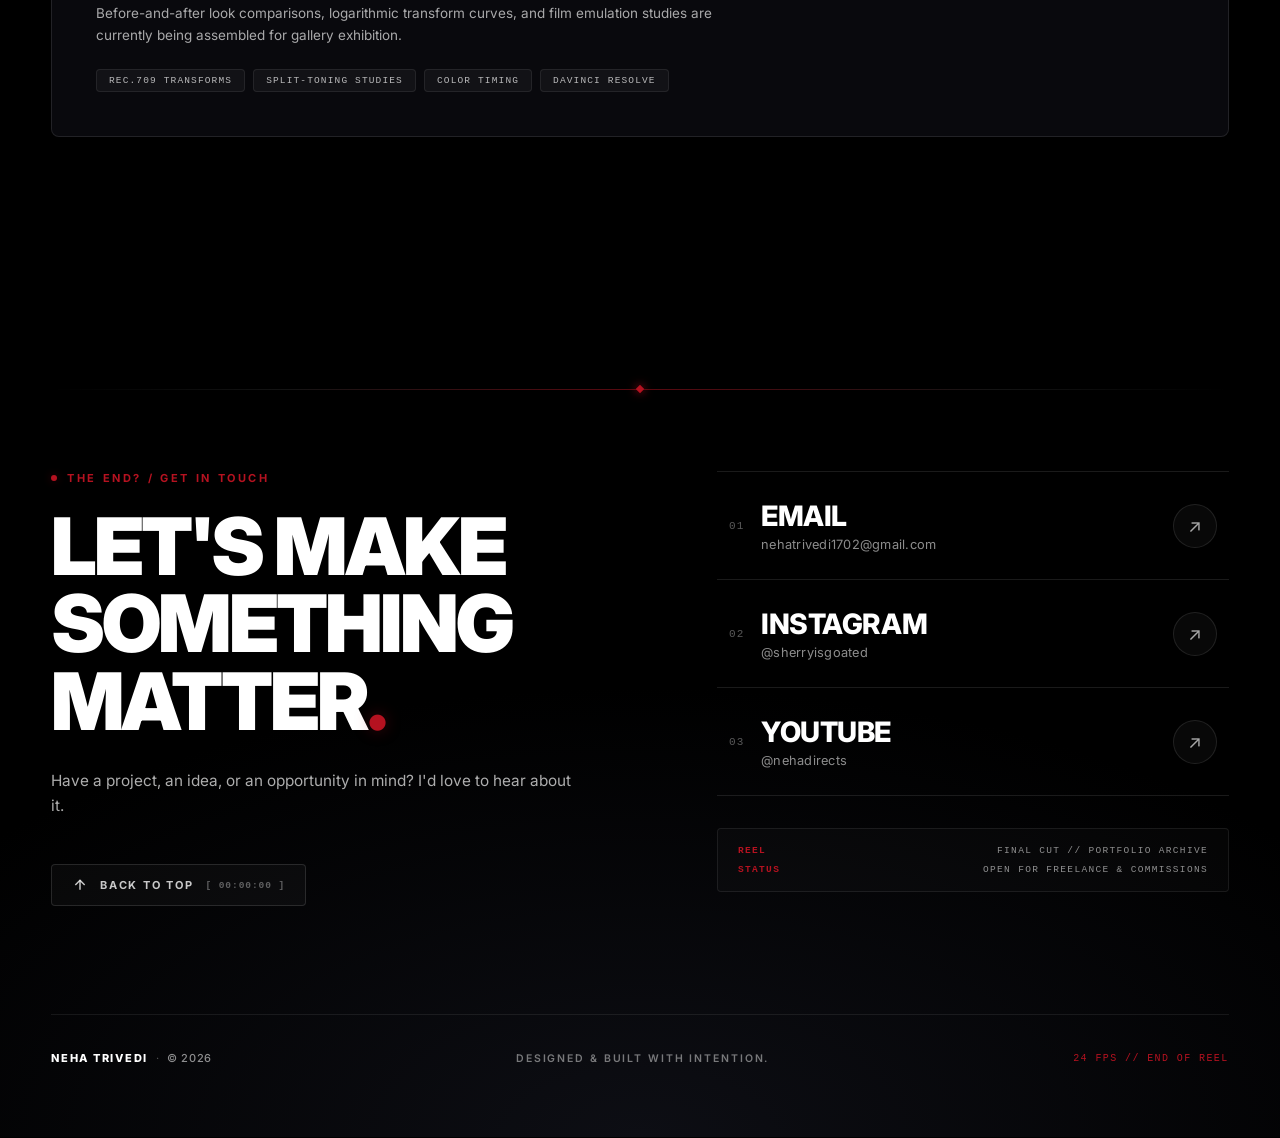
==== commit 4599610f: "Remove placeholder cassettes and update project metadata" ====
--- a/index.html
+++ b/index.html
@@ -6,7 +6,7 @@
   <title>NEHA TRIVEDI | Graphic Designer || Aspiring Filmmaker</title>
   
   <!-- SEO & Social Sharing Meta Tags -->
-  <meta name="description" content="Neha Trivedi â€” Graphic Designer || Aspiring Filmmaker.">
+  <meta name="description" content="Neha Trivedi — Graphic Designer || Aspiring Filmmaker.">
   <meta name="author" content="Neha Trivedi">
   <meta name="robots" content="index, follow">
   
@@ -37,10 +37,7 @@
   <link rel="preload" as="image" href="assets/images/qawwali-front.png">
 
   <!-- Main Stylesheet -->
-  <link rel="stylesheet" href="style.css">
-
-  <!-- Custom Interactive Cursor Styles (Isolated Module) -->
-  <link rel="stylesheet" href="cursor.css">
+  <link rel="stylesheet" href="style.css?v=4.0">
 
   <!-- Desktop Cinematic Opening Animation: Session Check (Executes synchronously before render) -->
   <script>
@@ -147,190 +144,148 @@
                 <div class="cassette-face cassette-front"><img src="assets/images/fascists-front.png" alt="Art Against Fascists Cassette Front Preview" loading="lazy"></div>
               </div>
             </div>
-            <div class="cassette-slot" data-project-id="project-05" data-project-index="4" data-index="4" role="button" tabindex="0" aria-label="Project 05 Graphic Design Cassette" aria-expanded="false">
-              <div class="cassette-flipper">
-                <div class="cassette-face cassette-spine"><img src="assets/images/cassette-spine-cropped.png" alt="PROJECT 05 Cassette Spine" loading="lazy"></div>
-                <div class="cassette-face cassette-front"><img src="assets/images/cassette-front-cropped.png" alt="PROJECT 05 Cassette Front Preview" loading="lazy"></div>
-              </div>
-            </div>
-            <div class="cassette-slot" data-project-id="project-06" data-project-index="5" data-index="5" role="button" tabindex="0" aria-label="Project 06 Graphic Design Cassette" aria-expanded="false">
-              <div class="cassette-flipper">
-                <div class="cassette-face cassette-spine"><img src="assets/images/cassette-spine-cropped.png" alt="PROJECT 06 Cassette Spine" loading="lazy"></div>
-                <div class="cassette-face cassette-front"><img src="assets/images/cassette-front-cropped.png" alt="PROJECT 06 Cassette Front Preview" loading="lazy"></div>
-              </div>
-            </div>
-            <div class="cassette-slot" data-project-id="project-07" data-project-index="6" data-index="6" role="button" tabindex="0" aria-label="Project 07 Graphic Design Cassette" aria-expanded="false">
-              <div class="cassette-flipper">
-                <div class="cassette-face cassette-spine"><img src="assets/images/cassette-spine-cropped.png" alt="PROJECT 07 Cassette Spine" loading="lazy"></div>
-                <div class="cassette-face cassette-front"><img src="assets/images/cassette-front-cropped.png" alt="PROJECT 07 Cassette Front Preview" loading="lazy"></div>
-              </div>
-            </div>
-            <div class="cassette-slot" data-project-id="kabhi-kabhi" data-project-index="0" data-index="7" role="button" tabindex="0" aria-label="Kabhi Kabhi Graphic Design Cassette" aria-expanded="false">
+            <div class="cassette-slot" data-project-id="kabhi-kabhi" data-project-index="0" data-index="4" role="button" tabindex="0" aria-label="Kabhi Kabhi Graphic Design Cassette" aria-expanded="false">
               <div class="cassette-flipper">
                 <div class="cassette-face cassette-spine"><img src="assets/images/kabhi-kabhi-spine.png" alt="Kabhi Kabhi Cassette Spine" loading="lazy"></div>
                 <div class="cassette-face cassette-front"><img src="assets/images/kabhi-kabhi-front.png" alt="Kabhi Kabhi Cassette Front Preview" loading="lazy"></div>
               </div>
             </div>
-            <div class="cassette-slot" data-project-id="qawwali-ki-baithak" data-project-index="1" data-index="8" role="button" tabindex="0" aria-label="Qawwali Ki Baithak Graphic Design Cassette" aria-expanded="false">
+            <div class="cassette-slot" data-project-id="qawwali-ki-baithak" data-project-index="1" data-index="5" role="button" tabindex="0" aria-label="Qawwali Ki Baithak Graphic Design Cassette" aria-expanded="false">
               <div class="cassette-flipper">
                 <div class="cassette-face cassette-spine"><img src="assets/images/qawwali-spine.png" alt="Qawwali Ki Baithak Cassette Spine" loading="lazy"></div>
                 <div class="cassette-face cassette-front"><img src="assets/images/qawwali-front.png" alt="Qawwali Ki Baithak Cassette Front Preview" loading="lazy"></div>
               </div>
             </div>
-            <div class="cassette-slot" data-project-id="i-deserve-to-bleed" data-project-index="2" data-index="9" role="button" tabindex="0" aria-label="I Deserve to Bleed Graphic Design Cassette" aria-expanded="false">
+            <div class="cassette-slot" data-project-id="i-deserve-to-bleed" data-project-index="2" data-index="6" role="button" tabindex="0" aria-label="I Deserve to Bleed Graphic Design Cassette" aria-expanded="false">
               <div class="cassette-flipper">
                 <div class="cassette-face cassette-spine"><img src="assets/images/bleed-spine.png" alt="I Deserve to Bleed Cassette Spine" loading="lazy"></div>
                 <div class="cassette-face cassette-front"><img src="assets/images/bleed-front.png" alt="I Deserve to Bleed Cassette Front Preview" loading="lazy"></div>
               </div>
             </div>
-            <div class="cassette-slot" data-project-id="art-against-fascists" data-project-index="3" data-index="10" role="button" tabindex="0" aria-label="Art Against Fascists Graphic Design Cassette" aria-expanded="false">
+            <div class="cassette-slot" data-project-id="art-against-fascists" data-project-index="3" data-index="7" role="button" tabindex="0" aria-label="Art Against Fascists Graphic Design Cassette" aria-expanded="false">
               <div class="cassette-flipper">
                 <div class="cassette-face cassette-spine"><img src="assets/images/fascists-spine.png" alt="Art Against Fascists Cassette Spine" loading="lazy"></div>
                 <div class="cassette-face cassette-front"><img src="assets/images/fascists-front.png" alt="Art Against Fascists Cassette Front Preview" loading="lazy"></div>
               </div>
             </div>
-            <div class="cassette-slot" data-project-id="project-05" data-project-index="4" data-index="11" role="button" tabindex="0" aria-label="Project 05 Graphic Design Cassette" aria-expanded="false">
-              <div class="cassette-flipper">
-                <div class="cassette-face cassette-spine"><img src="assets/images/cassette-spine-cropped.png" alt="PROJECT 05 Cassette Spine" loading="lazy"></div>
-                <div class="cassette-face cassette-front"><img src="assets/images/cassette-front-cropped.png" alt="PROJECT 05 Cassette Front Preview" loading="lazy"></div>
-              </div>
-            </div>
-            <div class="cassette-slot" data-project-id="project-06" data-project-index="5" data-index="12" role="button" tabindex="0" aria-label="Project 06 Graphic Design Cassette" aria-expanded="false">
-              <div class="cassette-flipper">
-                <div class="cassette-face cassette-spine"><img src="assets/images/cassette-spine-cropped.png" alt="PROJECT 06 Cassette Spine" loading="lazy"></div>
-                <div class="cassette-face cassette-front"><img src="assets/images/cassette-front-cropped.png" alt="PROJECT 06 Cassette Front Preview" loading="lazy"></div>
-              </div>
-            </div>
-            <div class="cassette-slot" data-project-id="project-07" data-project-index="6" data-index="13" role="button" tabindex="0" aria-label="Project 07 Graphic Design Cassette" aria-expanded="false">
-              <div class="cassette-flipper">
-                <div class="cassette-face cassette-spine"><img src="assets/images/cassette-spine-cropped.png" alt="PROJECT 07 Cassette Spine" loading="lazy"></div>
-                <div class="cassette-face cassette-front"><img src="assets/images/cassette-front-cropped.png" alt="PROJECT 07 Cassette Front Preview" loading="lazy"></div>
-              </div>
-            </div>
-            <div class="cassette-slot" data-project-id="kabhi-kabhi" data-project-index="0" data-index="14" role="button" tabindex="0" aria-label="Kabhi Kabhi Graphic Design Cassette" aria-expanded="false">
+            <div class="cassette-slot" data-project-id="kabhi-kabhi" data-project-index="0" data-index="8" role="button" tabindex="0" aria-label="Kabhi Kabhi Graphic Design Cassette" aria-expanded="false">
               <div class="cassette-flipper">
                 <div class="cassette-face cassette-spine"><img src="assets/images/kabhi-kabhi-spine.png" alt="Kabhi Kabhi Cassette Spine" loading="lazy"></div>
                 <div class="cassette-face cassette-front"><img src="assets/images/kabhi-kabhi-front.png" alt="Kabhi Kabhi Cassette Front Preview" loading="lazy"></div>
               </div>
             </div>
-            <div class="cassette-slot" data-project-id="qawwali-ki-baithak" data-project-index="1" data-index="15" role="button" tabindex="0" aria-label="Qawwali Ki Baithak Graphic Design Cassette" aria-expanded="false">
+            <div class="cassette-slot" data-project-id="qawwali-ki-baithak" data-project-index="1" data-index="9" role="button" tabindex="0" aria-label="Qawwali Ki Baithak Graphic Design Cassette" aria-expanded="false">
               <div class="cassette-flipper">
                 <div class="cassette-face cassette-spine"><img src="assets/images/qawwali-spine.png" alt="Qawwali Ki Baithak Cassette Spine" loading="lazy"></div>
                 <div class="cassette-face cassette-front"><img src="assets/images/qawwali-front.png" alt="Qawwali Ki Baithak Cassette Front Preview" loading="lazy"></div>
               </div>
             </div>
-            <div class="cassette-slot" data-project-id="i-deserve-to-bleed" data-project-index="2" data-index="16" role="button" tabindex="0" aria-label="I Deserve to Bleed Graphic Design Cassette" aria-expanded="false">
+            <div class="cassette-slot" data-project-id="i-deserve-to-bleed" data-project-index="2" data-index="10" role="button" tabindex="0" aria-label="I Deserve to Bleed Graphic Design Cassette" aria-expanded="false">
               <div class="cassette-flipper">
                 <div class="cassette-face cassette-spine"><img src="assets/images/bleed-spine.png" alt="I Deserve to Bleed Cassette Spine" loading="lazy"></div>
                 <div class="cassette-face cassette-front"><img src="assets/images/bleed-front.png" alt="I Deserve to Bleed Cassette Front Preview" loading="lazy"></div>
               </div>
             </div>
-            <div class="cassette-slot" data-project-id="art-against-fascists" data-project-index="3" data-index="17" role="button" tabindex="0" aria-label="Art Against Fascists Graphic Design Cassette" aria-expanded="false">
+            <div class="cassette-slot" data-project-id="art-against-fascists" data-project-index="3" data-index="11" role="button" tabindex="0" aria-label="Art Against Fascists Graphic Design Cassette" aria-expanded="false">
               <div class="cassette-flipper">
                 <div class="cassette-face cassette-spine"><img src="assets/images/fascists-spine.png" alt="Art Against Fascists Cassette Spine" loading="lazy"></div>
                 <div class="cassette-face cassette-front"><img src="assets/images/fascists-front.png" alt="Art Against Fascists Cassette Front Preview" loading="lazy"></div>
               </div>
             </div>
-            <div class="cassette-slot" data-project-id="project-05" data-project-index="4" data-index="18" role="button" tabindex="0" aria-label="Project 05 Graphic Design Cassette" aria-expanded="false">
-              <div class="cassette-flipper">
-                <div class="cassette-face cassette-spine"><img src="assets/images/cassette-spine-cropped.png" alt="PROJECT 05 Cassette Spine" loading="lazy"></div>
-                <div class="cassette-face cassette-front"><img src="assets/images/cassette-front-cropped.png" alt="PROJECT 05 Cassette Front Preview" loading="lazy"></div>
-              </div>
-            </div>
-            <div class="cassette-slot" data-project-id="project-06" data-project-index="5" data-index="19" role="button" tabindex="0" aria-label="Project 06 Graphic Design Cassette" aria-expanded="false">
-              <div class="cassette-flipper">
-                <div class="cassette-face cassette-spine"><img src="assets/images/cassette-spine-cropped.png" alt="PROJECT 06 Cassette Spine" loading="lazy"></div>
-                <div class="cassette-face cassette-front"><img src="assets/images/cassette-front-cropped.png" alt="PROJECT 06 Cassette Front Preview" loading="lazy"></div>
-              </div>
-            </div>
-            <div class="cassette-slot" data-project-id="project-07" data-project-index="6" data-index="20" role="button" tabindex="0" aria-label="Project 07 Graphic Design Cassette" aria-expanded="false">
-              <div class="cassette-flipper">
-                <div class="cassette-face cassette-spine"><img src="assets/images/cassette-spine-cropped.png" alt="PROJECT 07 Cassette Spine" loading="lazy"></div>
-                <div class="cassette-face cassette-front"><img src="assets/images/cassette-front-cropped.png" alt="PROJECT 07 Cassette Front Preview" loading="lazy"></div>
-              </div>
-            </div>
-            <div class="cassette-slot" data-project-id="kabhi-kabhi" data-project-index="0" data-index="21" role="button" tabindex="0" aria-label="Kabhi Kabhi Graphic Design Cassette" aria-expanded="false">
+            <div class="cassette-slot" data-project-id="kabhi-kabhi" data-project-index="0" data-index="12" role="button" tabindex="0" aria-label="Kabhi Kabhi Graphic Design Cassette" aria-expanded="false">
               <div class="cassette-flipper">
                 <div class="cassette-face cassette-spine"><img src="assets/images/kabhi-kabhi-spine.png" alt="Kabhi Kabhi Cassette Spine" loading="lazy"></div>
                 <div class="cassette-face cassette-front"><img src="assets/images/kabhi-kabhi-front.png" alt="Kabhi Kabhi Cassette Front Preview" loading="lazy"></div>
               </div>
             </div>
-            <div class="cassette-slot" data-project-id="qawwali-ki-baithak" data-project-index="1" data-index="22" role="button" tabindex="0" aria-label="Qawwali Ki Baithak Graphic Design Cassette" aria-expanded="false">
+            <div class="cassette-slot" data-project-id="qawwali-ki-baithak" data-project-index="1" data-index="13" role="button" tabindex="0" aria-label="Qawwali Ki Baithak Graphic Design Cassette" aria-expanded="false">
               <div class="cassette-flipper">
                 <div class="cassette-face cassette-spine"><img src="assets/images/qawwali-spine.png" alt="Qawwali Ki Baithak Cassette Spine" loading="lazy"></div>
                 <div class="cassette-face cassette-front"><img src="assets/images/qawwali-front.png" alt="Qawwali Ki Baithak Cassette Front Preview" loading="lazy"></div>
               </div>
             </div>
-            <div class="cassette-slot" data-project-id="i-deserve-to-bleed" data-project-index="2" data-index="23" role="button" tabindex="0" aria-label="I Deserve to Bleed Graphic Design Cassette" aria-expanded="false">
+            <div class="cassette-slot" data-project-id="i-deserve-to-bleed" data-project-index="2" data-index="14" role="button" tabindex="0" aria-label="I Deserve to Bleed Graphic Design Cassette" aria-expanded="false">
               <div class="cassette-flipper">
                 <div class="cassette-face cassette-spine"><img src="assets/images/bleed-spine.png" alt="I Deserve to Bleed Cassette Spine" loading="lazy"></div>
                 <div class="cassette-face cassette-front"><img src="assets/images/bleed-front.png" alt="I Deserve to Bleed Cassette Front Preview" loading="lazy"></div>
               </div>
             </div>
-            <div class="cassette-slot" data-project-id="art-against-fascists" data-project-index="3" data-index="24" role="button" tabindex="0" aria-label="Art Against Fascists Graphic Design Cassette" aria-expanded="false">
+            <div class="cassette-slot" data-project-id="art-against-fascists" data-project-index="3" data-index="15" role="button" tabindex="0" aria-label="Art Against Fascists Graphic Design Cassette" aria-expanded="false">
               <div class="cassette-flipper">
                 <div class="cassette-face cassette-spine"><img src="assets/images/fascists-spine.png" alt="Art Against Fascists Cassette Spine" loading="lazy"></div>
                 <div class="cassette-face cassette-front"><img src="assets/images/fascists-front.png" alt="Art Against Fascists Cassette Front Preview" loading="lazy"></div>
               </div>
             </div>
-            <div class="cassette-slot" data-project-id="project-05" data-project-index="4" data-index="25" role="button" tabindex="0" aria-label="Project 05 Graphic Design Cassette" aria-expanded="false">
-              <div class="cassette-flipper">
-                <div class="cassette-face cassette-spine"><img src="assets/images/cassette-spine-cropped.png" alt="PROJECT 05 Cassette Spine" loading="lazy"></div>
-                <div class="cassette-face cassette-front"><img src="assets/images/cassette-front-cropped.png" alt="PROJECT 05 Cassette Front Preview" loading="lazy"></div>
-              </div>
-            </div>
-            <div class="cassette-slot" data-project-id="project-06" data-project-index="5" data-index="26" role="button" tabindex="0" aria-label="Project 06 Graphic Design Cassette" aria-expanded="false">
-              <div class="cassette-flipper">
-                <div class="cassette-face cassette-spine"><img src="assets/images/cassette-spine-cropped.png" alt="PROJECT 06 Cassette Spine" loading="lazy"></div>
-                <div class="cassette-face cassette-front"><img src="assets/images/cassette-front-cropped.png" alt="PROJECT 06 Cassette Front Preview" loading="lazy"></div>
-              </div>
-            </div>
-            <div class="cassette-slot" data-project-id="project-07" data-project-index="6" data-index="27" role="button" tabindex="0" aria-label="Project 07 Graphic Design Cassette" aria-expanded="false">
-              <div class="cassette-flipper">
-                <div class="cassette-face cassette-spine"><img src="assets/images/cassette-spine-cropped.png" alt="PROJECT 07 Cassette Spine" loading="lazy"></div>
-                <div class="cassette-face cassette-front"><img src="assets/images/cassette-front-cropped.png" alt="PROJECT 07 Cassette Front Preview" loading="lazy"></div>
-              </div>
-            </div>
-            <div class="cassette-slot" data-project-id="kabhi-kabhi" data-project-index="0" data-index="28" role="button" tabindex="0" aria-label="Kabhi Kabhi Graphic Design Cassette" aria-expanded="false">
+            <div class="cassette-slot" data-project-id="kabhi-kabhi" data-project-index="0" data-index="16" role="button" tabindex="0" aria-label="Kabhi Kabhi Graphic Design Cassette" aria-expanded="false">
               <div class="cassette-flipper">
                 <div class="cassette-face cassette-spine"><img src="assets/images/kabhi-kabhi-spine.png" alt="Kabhi Kabhi Cassette Spine" loading="lazy"></div>
                 <div class="cassette-face cassette-front"><img src="assets/images/kabhi-kabhi-front.png" alt="Kabhi Kabhi Cassette Front Preview" loading="lazy"></div>
               </div>
             </div>
-            <div class="cassette-slot" data-project-id="qawwali-ki-baithak" data-project-index="1" data-index="29" role="button" tabindex="0" aria-label="Qawwali Ki Baithak Graphic Design Cassette" aria-expanded="false">
+            <div class="cassette-slot" data-project-id="qawwali-ki-baithak" data-project-index="1" data-index="17" role="button" tabindex="0" aria-label="Qawwali Ki Baithak Graphic Design Cassette" aria-expanded="false">
               <div class="cassette-flipper">
                 <div class="cassette-face cassette-spine"><img src="assets/images/qawwali-spine.png" alt="Qawwali Ki Baithak Cassette Spine" loading="lazy"></div>
                 <div class="cassette-face cassette-front"><img src="assets/images/qawwali-front.png" alt="Qawwali Ki Baithak Cassette Front Preview" loading="lazy"></div>
               </div>
             </div>
-            <div class="cassette-slot" data-project-id="i-deserve-to-bleed" data-project-index="2" data-index="30" role="button" tabindex="0" aria-label="I Deserve to Bleed Graphic Design Cassette" aria-expanded="false">
+            <div class="cassette-slot" data-project-id="i-deserve-to-bleed" data-project-index="2" data-index="18" role="button" tabindex="0" aria-label="I Deserve to Bleed Graphic Design Cassette" aria-expanded="false">
               <div class="cassette-flipper">
                 <div class="cassette-face cassette-spine"><img src="assets/images/bleed-spine.png" alt="I Deserve to Bleed Cassette Spine" loading="lazy"></div>
                 <div class="cassette-face cassette-front"><img src="assets/images/bleed-front.png" alt="I Deserve to Bleed Cassette Front Preview" loading="lazy"></div>
               </div>
             </div>
-            <div class="cassette-slot" data-project-id="art-against-fascists" data-project-index="3" data-index="31" role="button" tabindex="0" aria-label="Art Against Fascists Graphic Design Cassette" aria-expanded="false">
+            <div class="cassette-slot" data-project-id="art-against-fascists" data-project-index="3" data-index="19" role="button" tabindex="0" aria-label="Art Against Fascists Graphic Design Cassette" aria-expanded="false">
               <div class="cassette-flipper">
                 <div class="cassette-face cassette-spine"><img src="assets/images/fascists-spine.png" alt="Art Against Fascists Cassette Spine" loading="lazy"></div>
                 <div class="cassette-face cassette-front"><img src="assets/images/fascists-front.png" alt="Art Against Fascists Cassette Front Preview" loading="lazy"></div>
               </div>
             </div>
-            <div class="cassette-slot" data-project-id="project-05" data-project-index="4" data-index="32" role="button" tabindex="0" aria-label="Project 05 Graphic Design Cassette" aria-expanded="false">
-              <div class="cassette-flipper">
-                <div class="cassette-face cassette-spine"><img src="assets/images/cassette-spine-cropped.png" alt="PROJECT 05 Cassette Spine" loading="lazy"></div>
-                <div class="cassette-face cassette-front"><img src="assets/images/cassette-front-cropped.png" alt="PROJECT 05 Cassette Front Preview" loading="lazy"></div>
-              </div>
-            </div>
-            <div class="cassette-slot" data-project-id="project-06" data-project-index="5" data-index="33" role="button" tabindex="0" aria-label="Project 06 Graphic Design Cassette" aria-expanded="false">
-              <div class="cassette-flipper">
-                <div class="cassette-face cassette-spine"><img src="assets/images/cassette-spine-cropped.png" alt="PROJECT 06 Cassette Spine" loading="lazy"></div>
-                <div class="cassette-face cassette-front"><img src="assets/images/cassette-front-cropped.png" alt="PROJECT 06 Cassette Front Preview" loading="lazy"></div>
-              </div>
-            </div>
-            <div class="cassette-slot" data-project-id="project-07" data-project-index="6" data-index="34" role="button" tabindex="0" aria-label="Project 07 Graphic Design Cassette" aria-expanded="false">
-              <div class="cassette-flipper">
-                <div class="cassette-face cassette-spine"><img src="assets/images/cassette-spine-cropped.png" alt="PROJECT 07 Cassette Spine" loading="lazy"></div>
-                <div class="cassette-face cassette-front"><img src="assets/images/cassette-front-cropped.png" alt="PROJECT 07 Cassette Front Preview" loading="lazy"></div>
+            <div class="cassette-slot" data-project-id="kabhi-kabhi" data-project-index="0" data-index="20" role="button" tabindex="0" aria-label="Kabhi Kabhi Graphic Design Cassette" aria-expanded="false">
+              <div class="cassette-flipper">
+                <div class="cassette-face cassette-spine"><img src="assets/images/kabhi-kabhi-spine.png" alt="Kabhi Kabhi Cassette Spine" loading="lazy"></div>
+                <div class="cassette-face cassette-front"><img src="assets/images/kabhi-kabhi-front.png" alt="Kabhi Kabhi Cassette Front Preview" loading="lazy"></div>
+              </div>
+            </div>
+            <div class="cassette-slot" data-project-id="qawwali-ki-baithak" data-project-index="1" data-index="21" role="button" tabindex="0" aria-label="Qawwali Ki Baithak Graphic Design Cassette" aria-expanded="false">
+              <div class="cassette-flipper">
+                <div class="cassette-face cassette-spine"><img src="assets/images/qawwali-spine.png" alt="Qawwali Ki Baithak Cassette Spine" loading="lazy"></div>
+                <div class="cassette-face cassette-front"><img src="assets/images/qawwali-front.png" alt="Qawwali Ki Baithak Cassette Front Preview" loading="lazy"></div>
+              </div>
+            </div>
+            <div class="cassette-slot" data-project-id="i-deserve-to-bleed" data-project-index="2" data-index="22" role="button" tabindex="0" aria-label="I Deserve to Bleed Graphic Design Cassette" aria-expanded="false">
+              <div class="cassette-flipper">
+                <div class="cassette-face cassette-spine"><img src="assets/images/bleed-spine.png" alt="I Deserve to Bleed Cassette Spine" loading="lazy"></div>
+                <div class="cassette-face cassette-front"><img src="assets/images/bleed-front.png" alt="I Deserve to Bleed Cassette Front Preview" loading="lazy"></div>
+              </div>
+            </div>
+            <div class="cassette-slot" data-project-id="art-against-fascists" data-project-index="3" data-index="23" role="button" tabindex="0" aria-label="Art Against Fascists Graphic Design Cassette" aria-expanded="false">
+              <div class="cassette-flipper">
+                <div class="cassette-face cassette-spine"><img src="assets/images/fascists-spine.png" alt="Art Against Fascists Cassette Spine" loading="lazy"></div>
+                <div class="cassette-face cassette-front"><img src="assets/images/fascists-front.png" alt="Art Against Fascists Cassette Front Preview" loading="lazy"></div>
+              </div>
+            </div>
+            <div class="cassette-slot" data-project-id="kabhi-kabhi" data-project-index="0" data-index="24" role="button" tabindex="0" aria-label="Kabhi Kabhi Graphic Design Cassette" aria-expanded="false">
+              <div class="cassette-flipper">
+                <div class="cassette-face cassette-spine"><img src="assets/images/kabhi-kabhi-spine.png" alt="Kabhi Kabhi Cassette Spine" loading="lazy"></div>
+                <div class="cassette-face cassette-front"><img src="assets/images/kabhi-kabhi-front.png" alt="Kabhi Kabhi Cassette Front Preview" loading="lazy"></div>
+              </div>
+            </div>
+            <div class="cassette-slot" data-project-id="qawwali-ki-baithak" data-project-index="1" data-index="25" role="button" tabindex="0" aria-label="Qawwali Ki Baithak Graphic Design Cassette" aria-expanded="false">
+              <div class="cassette-flipper">
+                <div class="cassette-face cassette-spine"><img src="assets/images/qawwali-spine.png" alt="Qawwali Ki Baithak Cassette Spine" loading="lazy"></div>
+                <div class="cassette-face cassette-front"><img src="assets/images/qawwali-front.png" alt="Qawwali Ki Baithak Cassette Front Preview" loading="lazy"></div>
+              </div>
+            </div>
+            <div class="cassette-slot" data-project-id="i-deserve-to-bleed" data-project-index="2" data-index="26" role="button" tabindex="0" aria-label="I Deserve to Bleed Graphic Design Cassette" aria-expanded="false">
+              <div class="cassette-flipper">
+                <div class="cassette-face cassette-spine"><img src="assets/images/bleed-spine.png" alt="I Deserve to Bleed Cassette Spine" loading="lazy"></div>
+                <div class="cassette-face cassette-front"><img src="assets/images/bleed-front.png" alt="I Deserve to Bleed Cassette Front Preview" loading="lazy"></div>
+              </div>
+            </div>
+            <div class="cassette-slot" data-project-id="art-against-fascists" data-project-index="3" data-index="27" role="button" tabindex="0" aria-label="Art Against Fascists Graphic Design Cassette" aria-expanded="false">
+              <div class="cassette-flipper">
+                <div class="cassette-face cassette-spine"><img src="assets/images/fascists-spine.png" alt="Art Against Fascists Cassette Spine" loading="lazy"></div>
+                <div class="cassette-face cassette-front"><img src="assets/images/fascists-front.png" alt="Art Against Fascists Cassette Front Preview" loading="lazy"></div>
               </div>
             </div>
           </div>
@@ -868,11 +823,12 @@
                   <span class="editing-software">CAPCUT</span>
                 </div>
                 <h4 class="editing-project-title">Musichead</h4>
+                <p class="editing-project-desc">A dynamic video edit created in CapCut.</p>
               </div>
             </article>
 
-            <!-- PROJECT 02: Ready for Second Video File -->
-            <article class="editing-project-card editing-card-placeholder" data-project="project-02">
+            <!-- PROJECT 02: Hidden placeholder slot -->
+            <article class="editing-project-card editing-card-placeholder" data-project="project-02" style="display: none;" aria-hidden="true">
               <div class="editing-video-stage editing-stage-waiting" id="editing-stage-02" aria-label="Project 02 — Second Video Slot">
                 <div class="editing-film-corners" aria-hidden="true">
                   <span class="corner-cross tl">+</span>
@@ -1209,10 +1165,7 @@
   </div>
 
   <!-- Subtle Text Interaction Script -->
-  <script src="script.js"></script>
-
-  <!-- Custom Interactive Cursor Script (Isolated Module) -->
-  <script src="cursor.js"></script>
+  <script src="script.js?v=4.0"></script>
 </body>
 </html>
 
--- a/style.css
+++ b/style.css
@@ -2595,7 +2595,18 @@
   text-transform: uppercase;
 }
 
+.editing-project-desc {
+  font-family: var(--font-sans);
+  font-size: 13.5px;
+  line-height: 1.55;
+  color: rgba(255, 255, 255, 0.65);
+  margin: 8px 0 0;
+}
+
 /* Waiting slot for second video file */
+.editing-card-placeholder[style*="display: none"] {
+  display: none !important;
+}
 .editing-stage-waiting {
   background: radial-gradient(circle at center, rgba(255, 255, 255, 0.02) 0%, rgba(12, 12, 12, 0.98) 75%);
   border: 1px dashed rgba(255, 255, 255, 0.18);
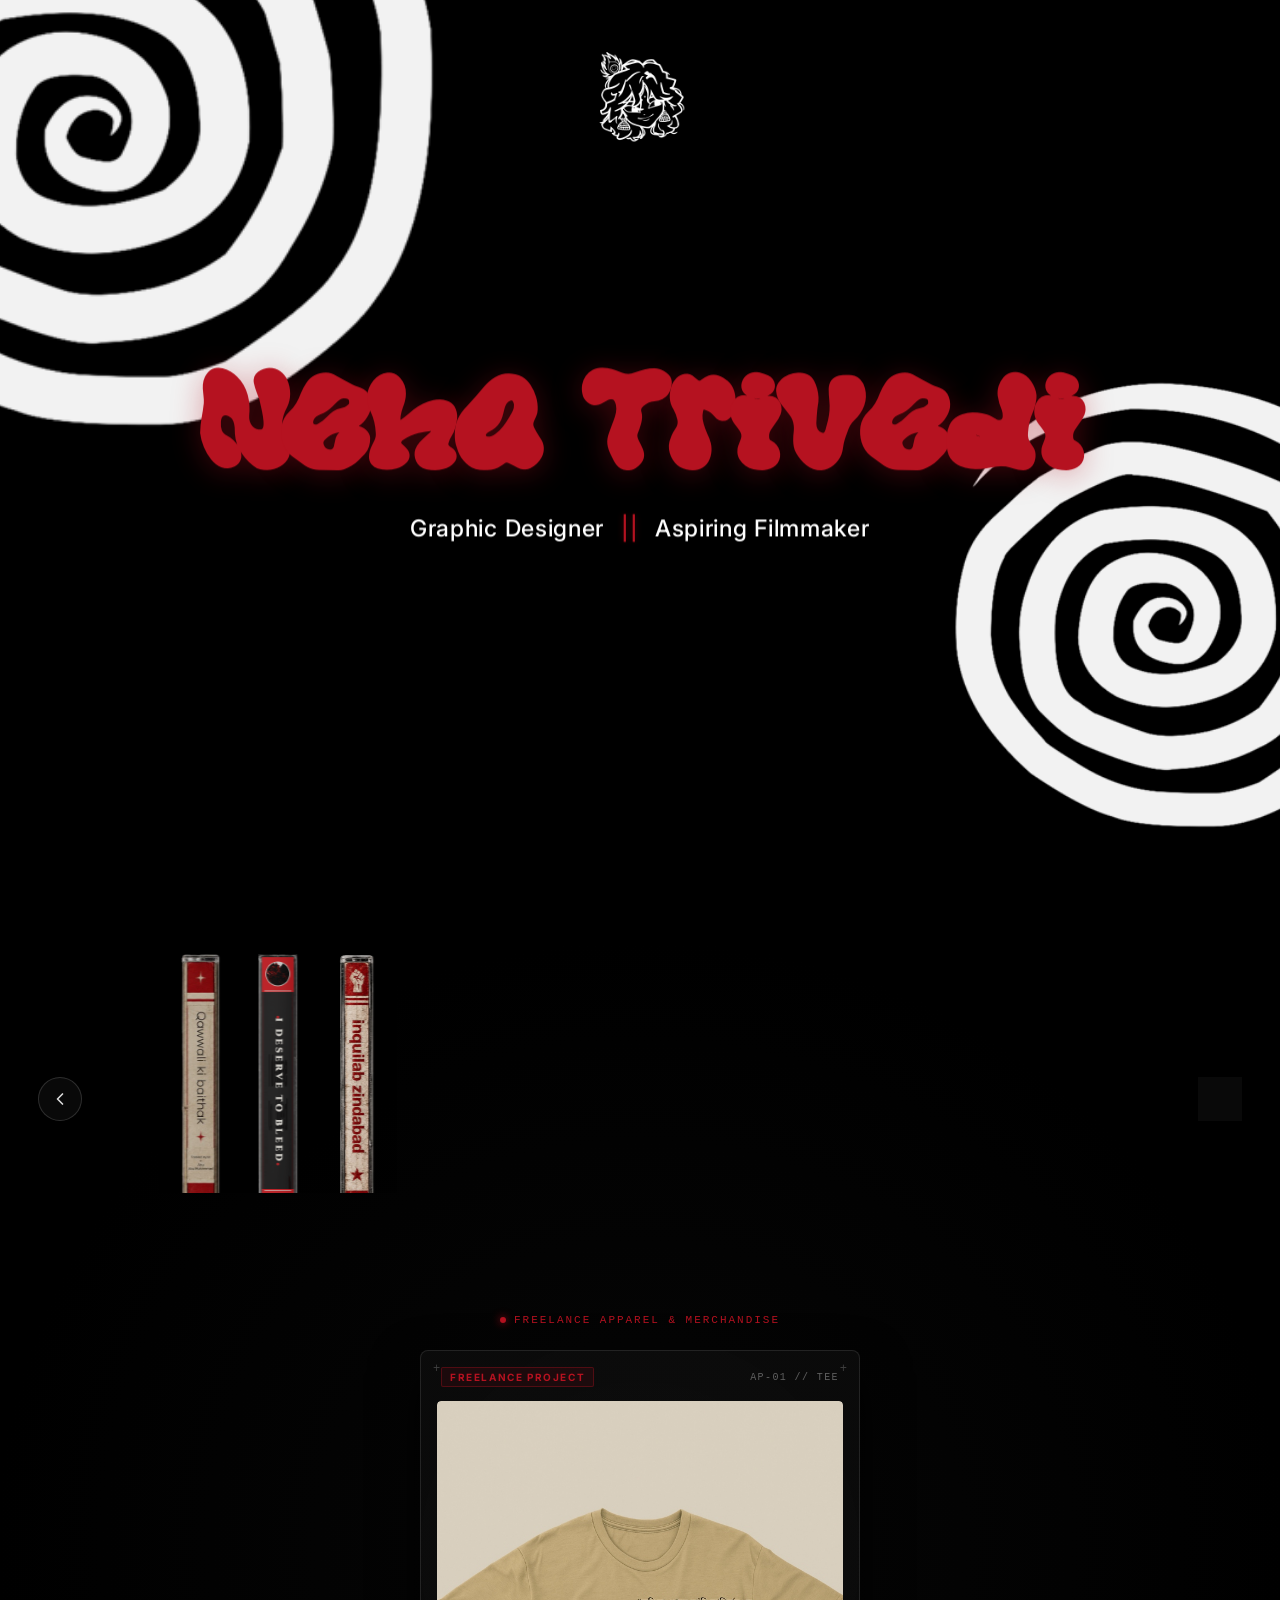
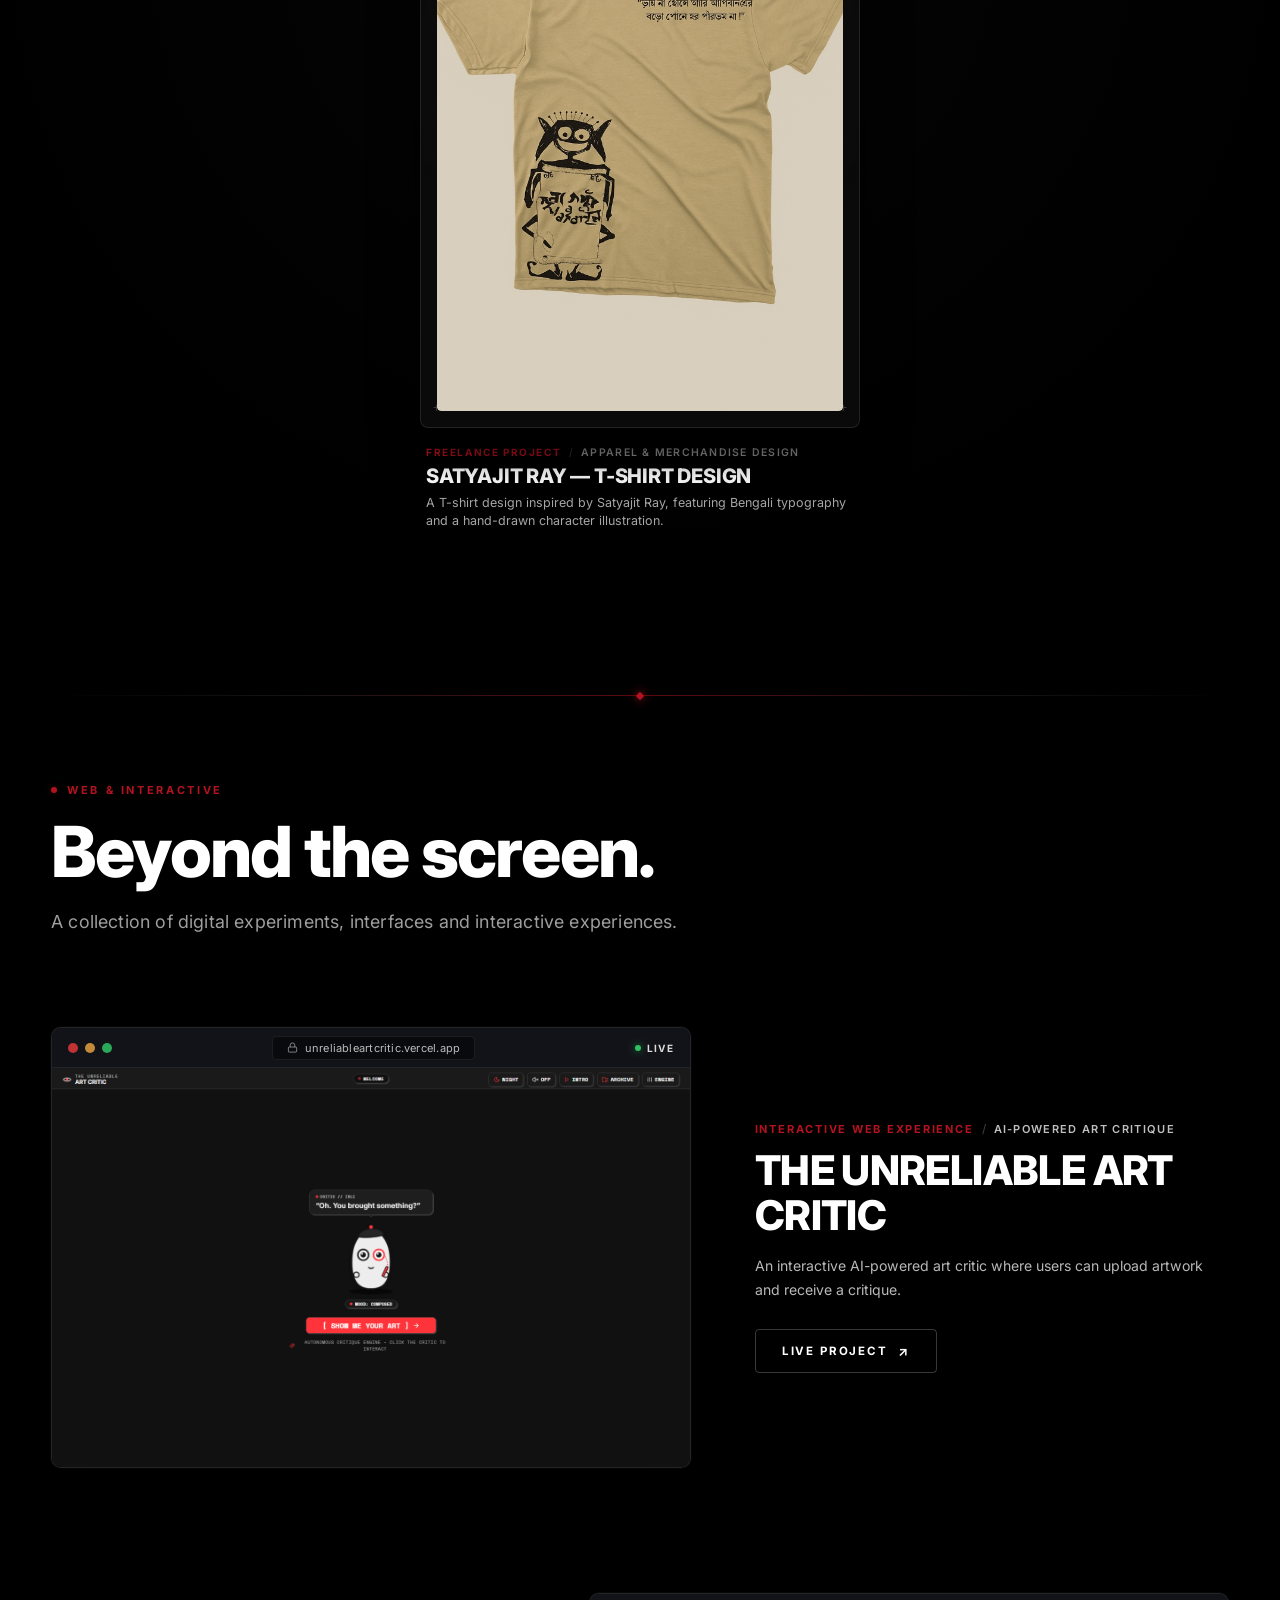
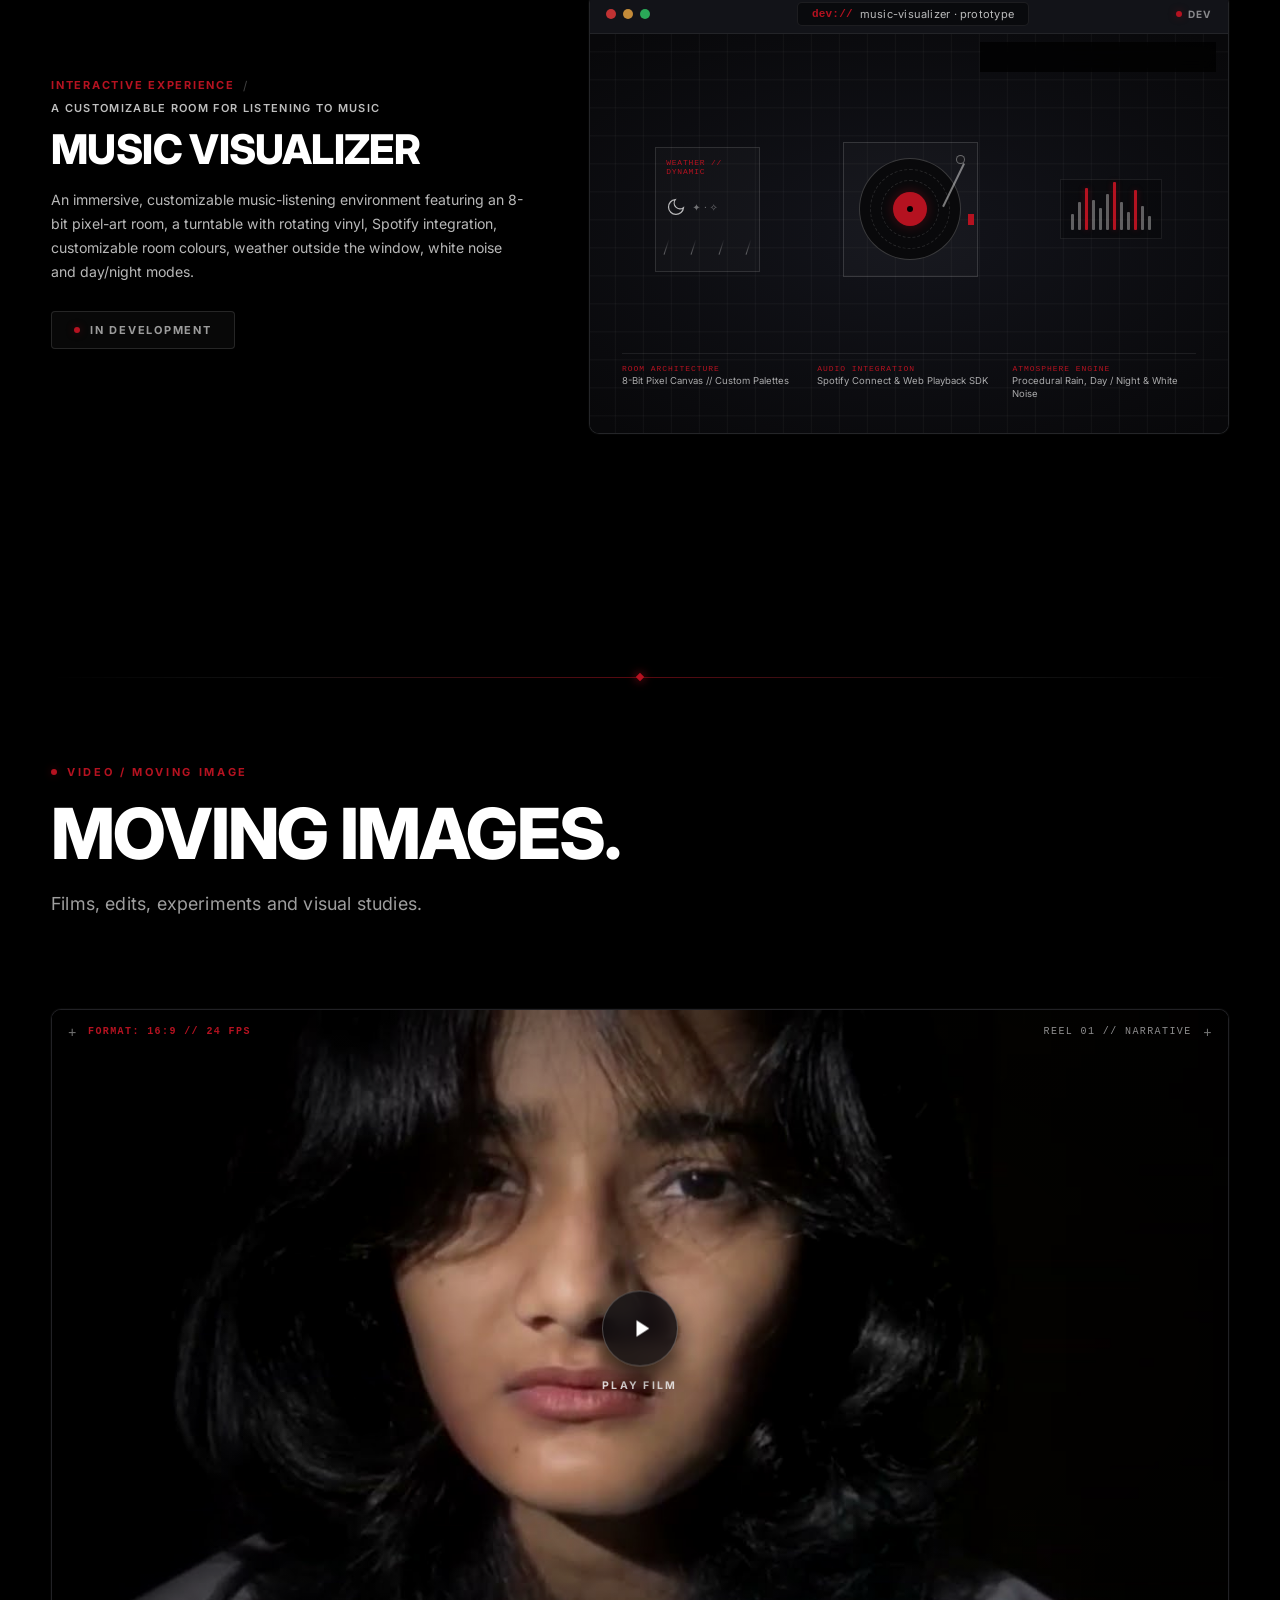
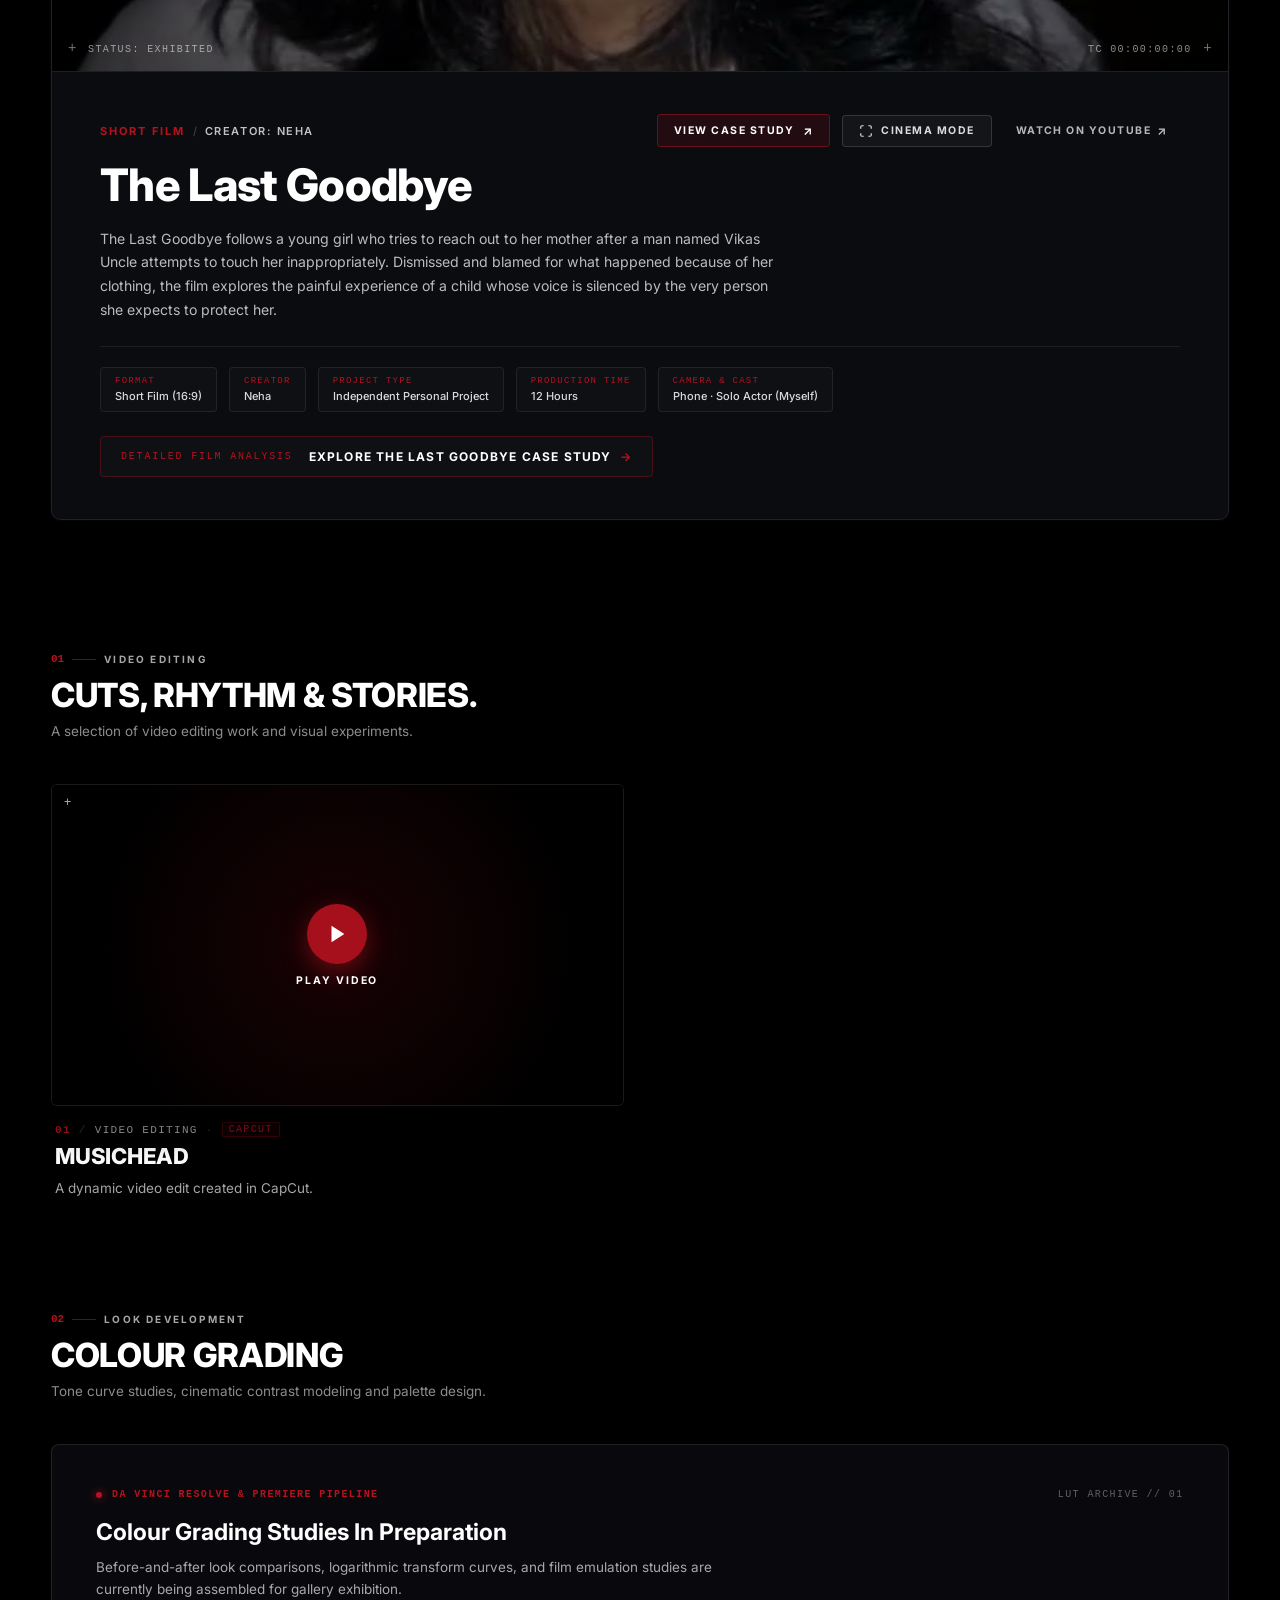
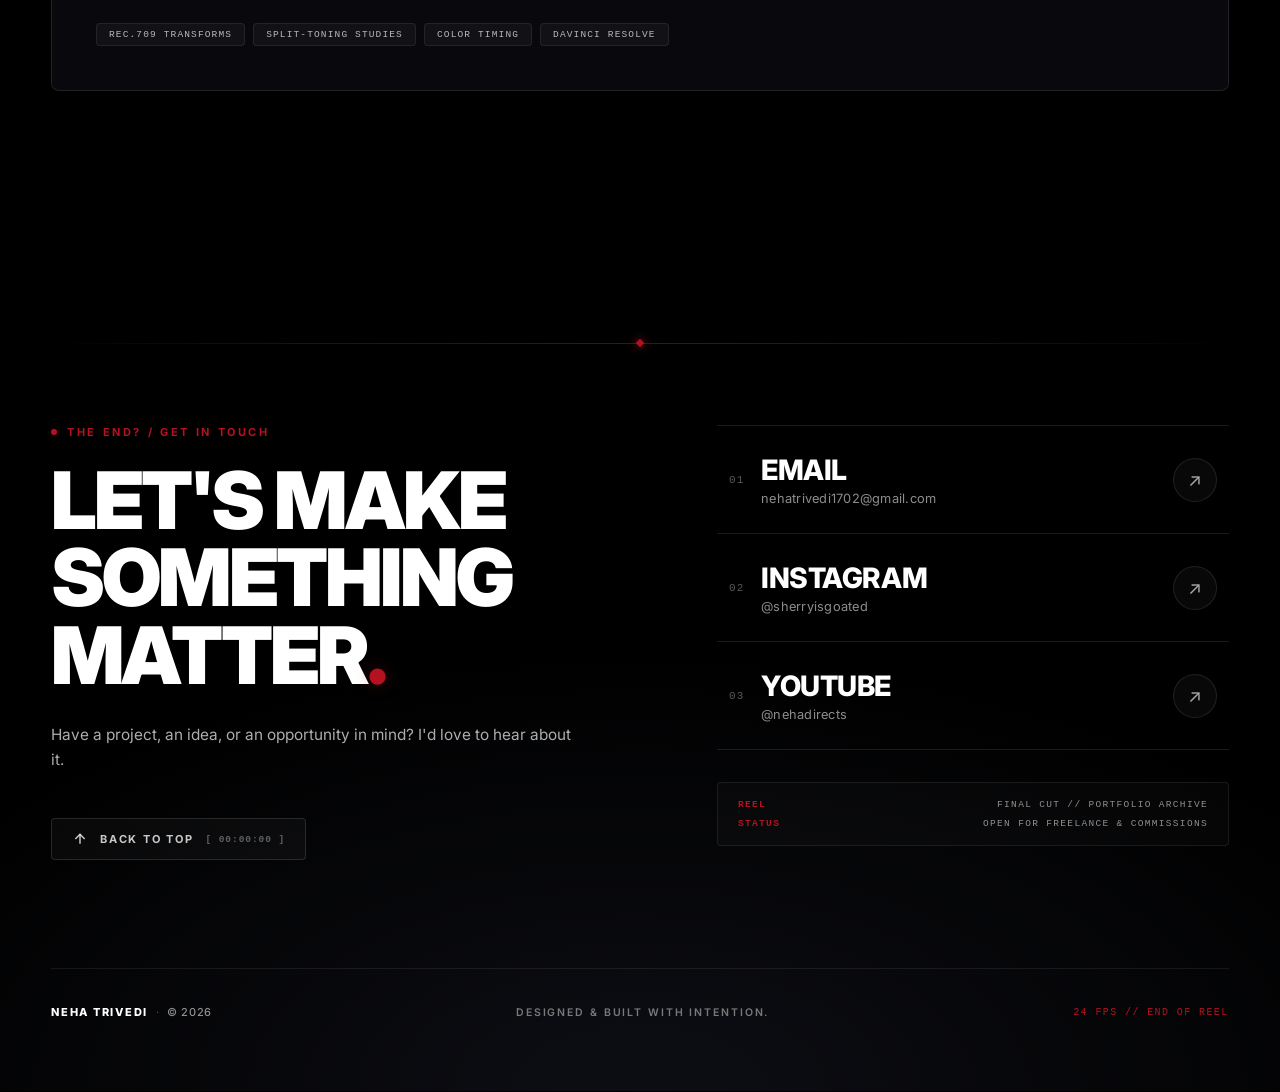
==== commit aef25ae6: "Fix duplicate buttons and enable case study navigation for Satyajit Ray project" ====
--- a/index.html
+++ b/index.html
@@ -37,7 +37,7 @@
   <link rel="preload" as="image" href="assets/images/qawwali-front.png">
 
   <!-- Main Stylesheet -->
-  <link rel="stylesheet" href="style.css?v=4.0">
+  <link rel="stylesheet" href="style.css?v=4.1">
 
   <!-- Desktop Cinematic Opening Animation: Session Check (Executes synchronously before render) -->
   <script>
@@ -344,16 +344,19 @@
               </div>
 
               <!-- On hover, reveal the project title and category -->
-              <div class="freelance-hover-sheet" aria-hidden="true">
+              <div class="freelance-hover-sheet">
                 <div class="freelance-hover-content">
                   <span class="hover-badge">FREELANCE PROJECT</span>
                   <h3 class="hover-title">SATYAJIT RAY — T-SHIRT DESIGN</h3>
                   <p class="hover-category">APPAREL &amp; MERCHANDISE DESIGN</p>
                   <p class="hover-summary">A T-shirt design inspired by Satyajit Ray, featuring Bengali typography and a hand-drawn character illustration.</p>
-                  <div class="hover-cta-pill">
+                  <a href="case-study-satyajit-ray-tshirt.html" 
+                     class="hover-cta-pill" 
+                     id="freelance-explore-btn" 
+                     aria-label="Explore Satyajit Ray T-Shirt Design Project">
                     <span>EXPLORE PROJECT</span>
                     <span class="hover-arrow">↗</span>
-                  </div>
+                  </a>
                 </div>
               </div>
             </div>
@@ -369,15 +372,6 @@
               <p class="freelance-info-desc">
                 A T-shirt design inspired by Satyajit Ray, featuring Bengali typography and a hand-drawn character illustration.
               </p>
-              <div class="freelance-info-actions">
-                <a href="case-study-satyajit-ray-tshirt.html" 
-                   class="freelance-case-study-link" 
-                   id="freelance-direct-case-link"
-                   aria-label="View Satyajit Ray T-Shirt Design Case Study">
-                  <span>VIEW CASE STUDY</span>
-                  <span class="arrow-glyph" aria-hidden="true">↗</span>
-                </a>
-              </div>
             </div>
 
           </article>
@@ -1165,7 +1159,7 @@
   </div>
 
   <!-- Subtle Text Interaction Script -->
-  <script src="script.js?v=4.0"></script>
+  <script src="script.js?v=4.1"></script>
 </body>
 </html>
 
--- a/style.css
+++ b/style.css
@@ -4375,9 +4375,11 @@
 }
 
 .freelance-card:hover .freelance-hover-sheet,
-.freelance-card:focus-visible .freelance-hover-sheet {
+.freelance-card:focus-visible .freelance-hover-sheet,
+.freelance-card:focus-within .freelance-hover-sheet {
   opacity: 1;
   transform: translateY(0);
+  pointer-events: auto;
 }
 
 .hover-badge {
@@ -4428,6 +4430,7 @@
   padding: 8px 14px;
   background: var(--blood-red, #B51220);
   color: #FFFFFF;
+  text-decoration: none;
   font-family: var(--font-sans);
   font-size: 11px;
   font-weight: 700;
@@ -4435,7 +4438,17 @@
   text-transform: uppercase;
   border-radius: 3px;
   box-shadow: 0 4px 14px rgba(181, 18, 32, 0.4);
-  transition: transform 0.25s ease, background 0.25s ease;
+  transition: transform 0.25s ease, background 0.25s ease, box-shadow 0.25s ease;
+  pointer-events: auto;
+  cursor: pointer;
+}
+
+.hover-cta-pill:hover,
+.hover-cta-pill:focus-visible {
+  background: #d61c2d;
+  color: #FFFFFF;
+  transform: translateY(-2px);
+  box-shadow: 0 6px 18px rgba(181, 18, 32, 0.55);
 }
 
 /* Static Editorial Caption Below Card */
@@ -4493,7 +4506,7 @@
   font-size: 12.5px;
   line-height: 1.5;
   color: rgba(255, 255, 255, 0.65);
-  margin: 0 0 14px;
+  margin: 0;
   max-width: 440px;
 }
 
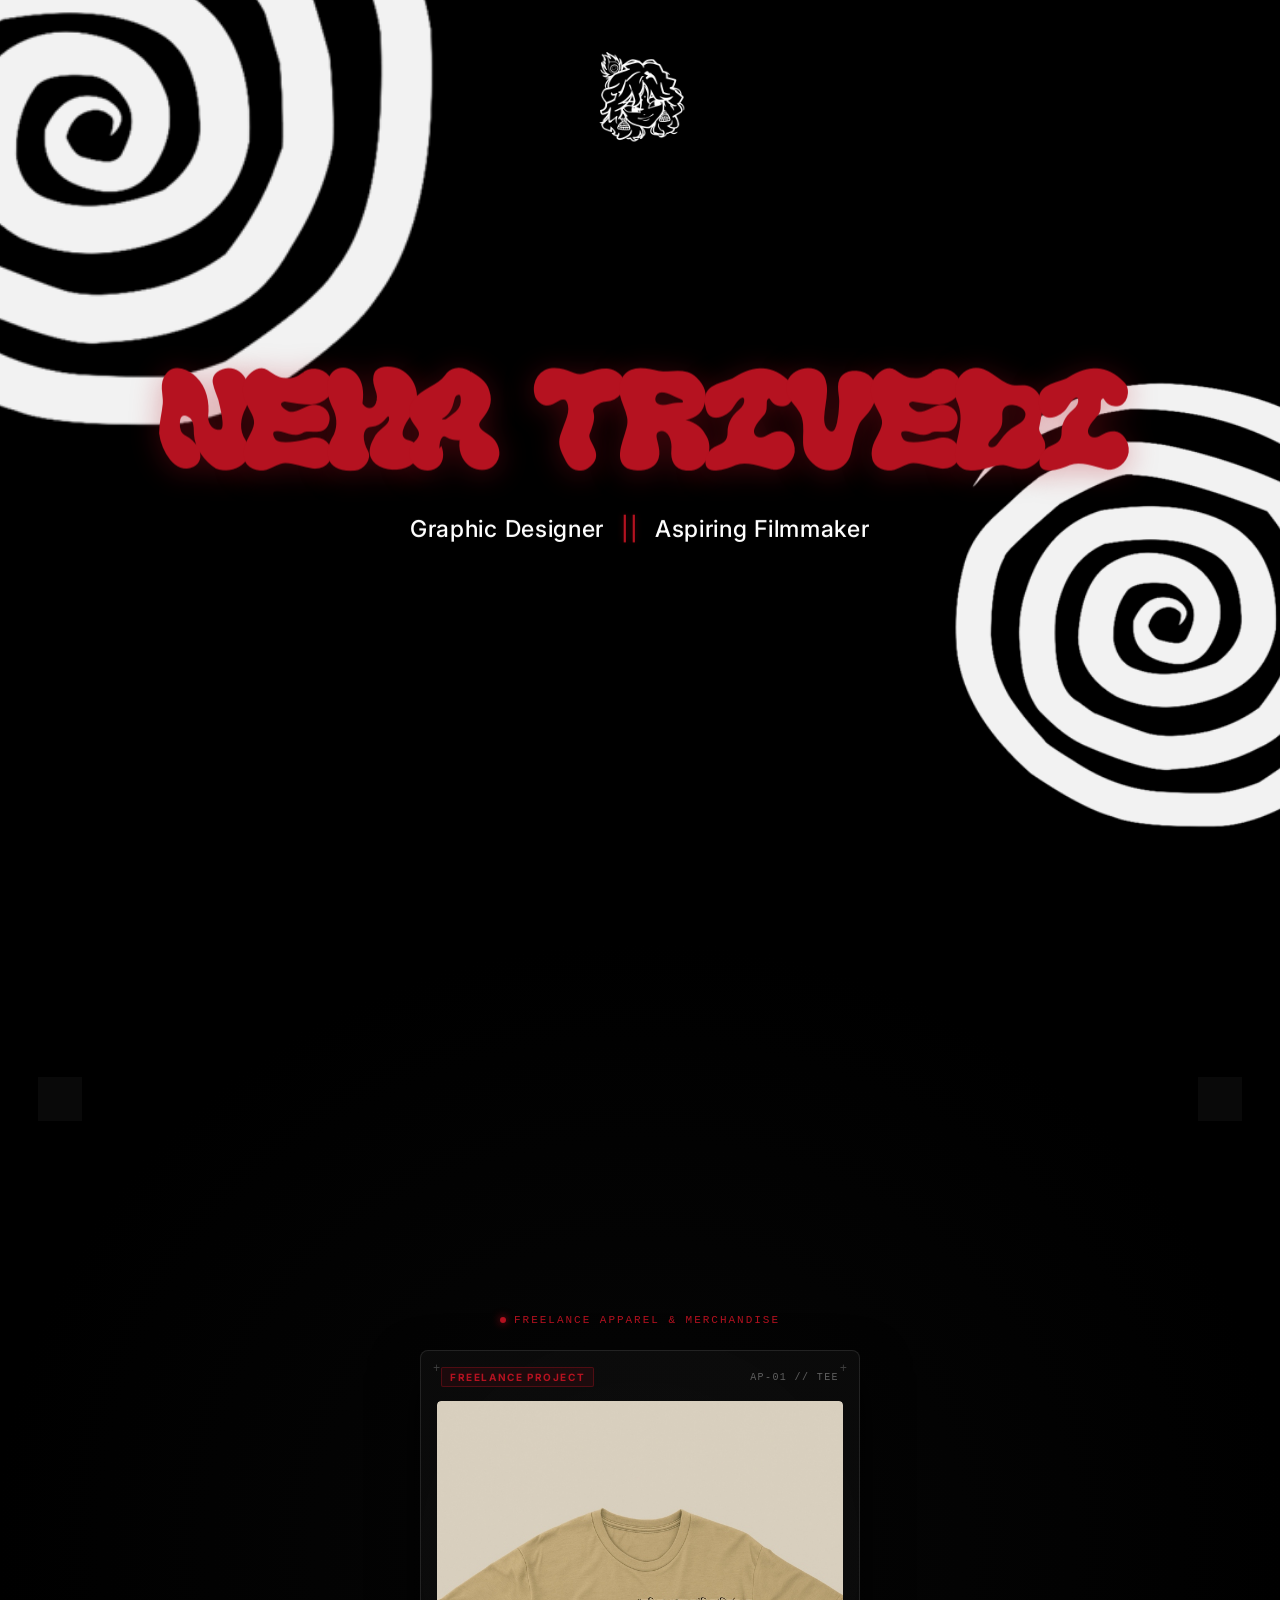
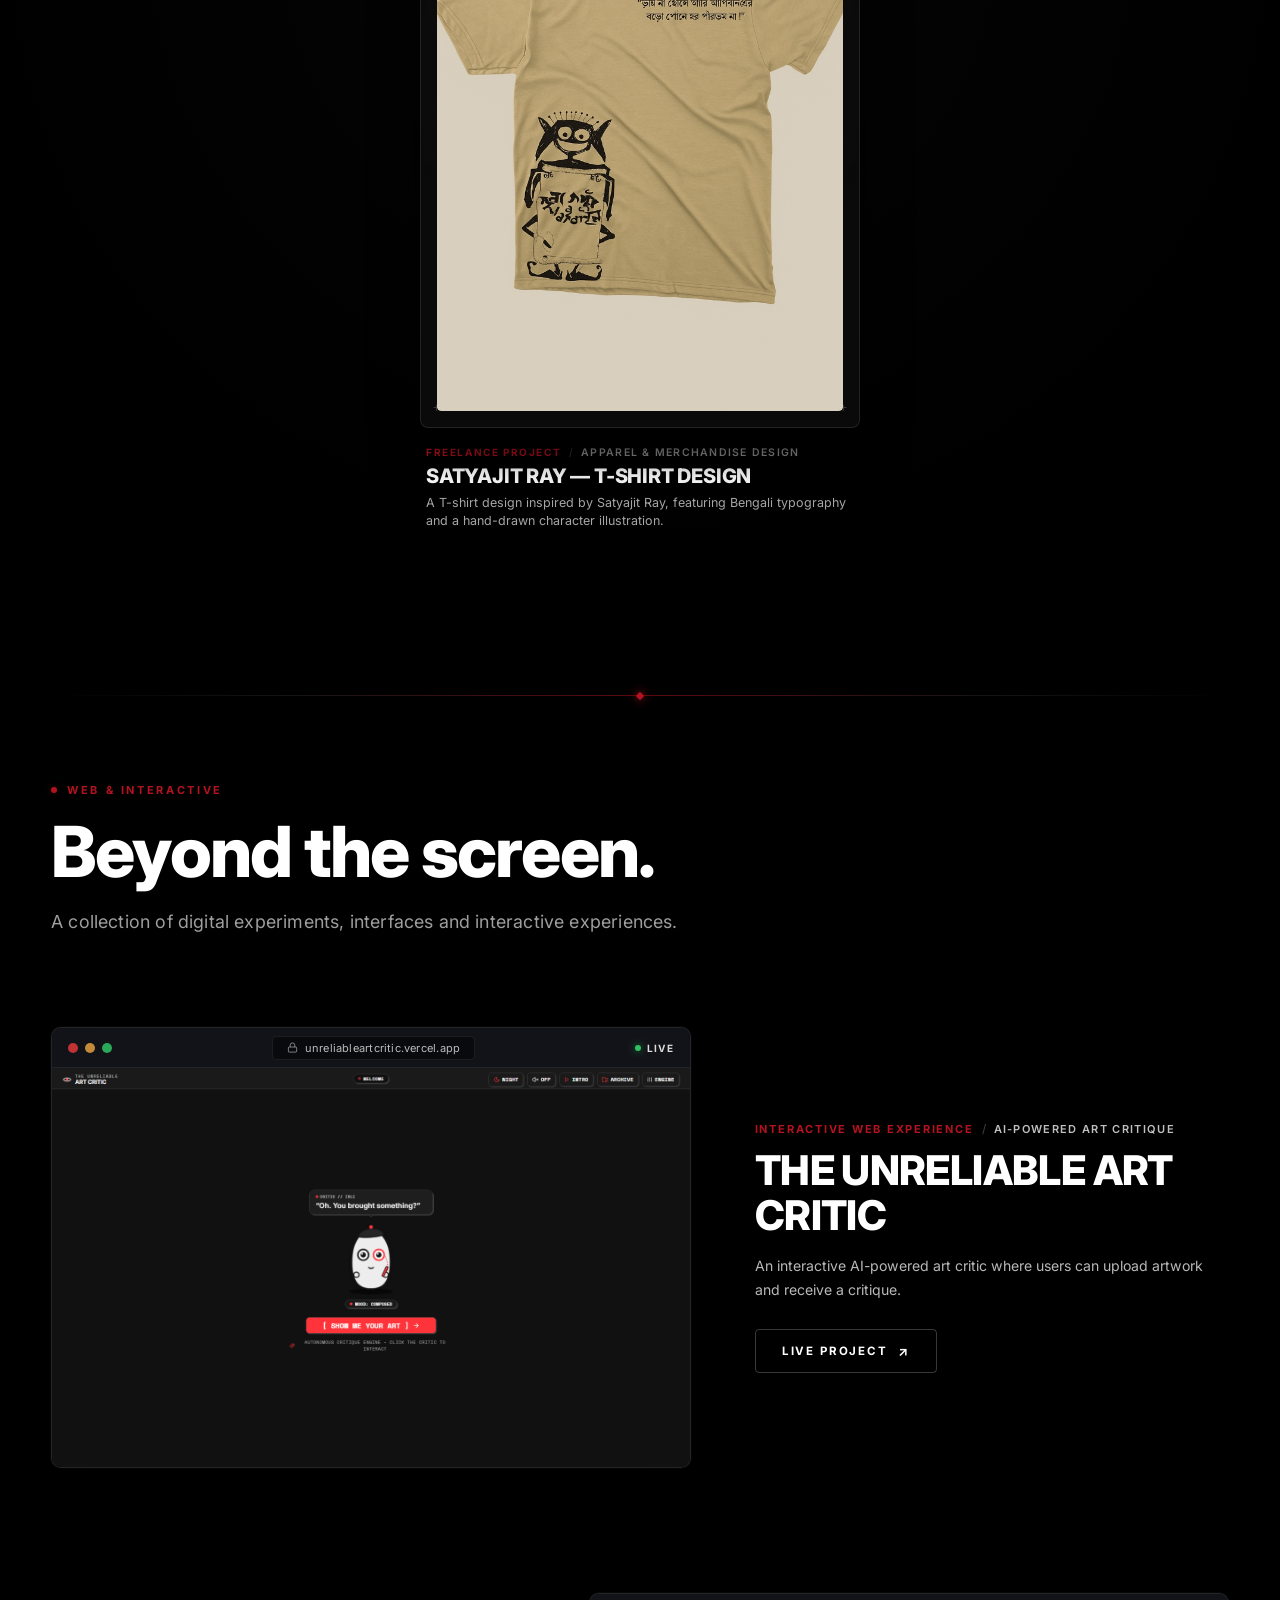
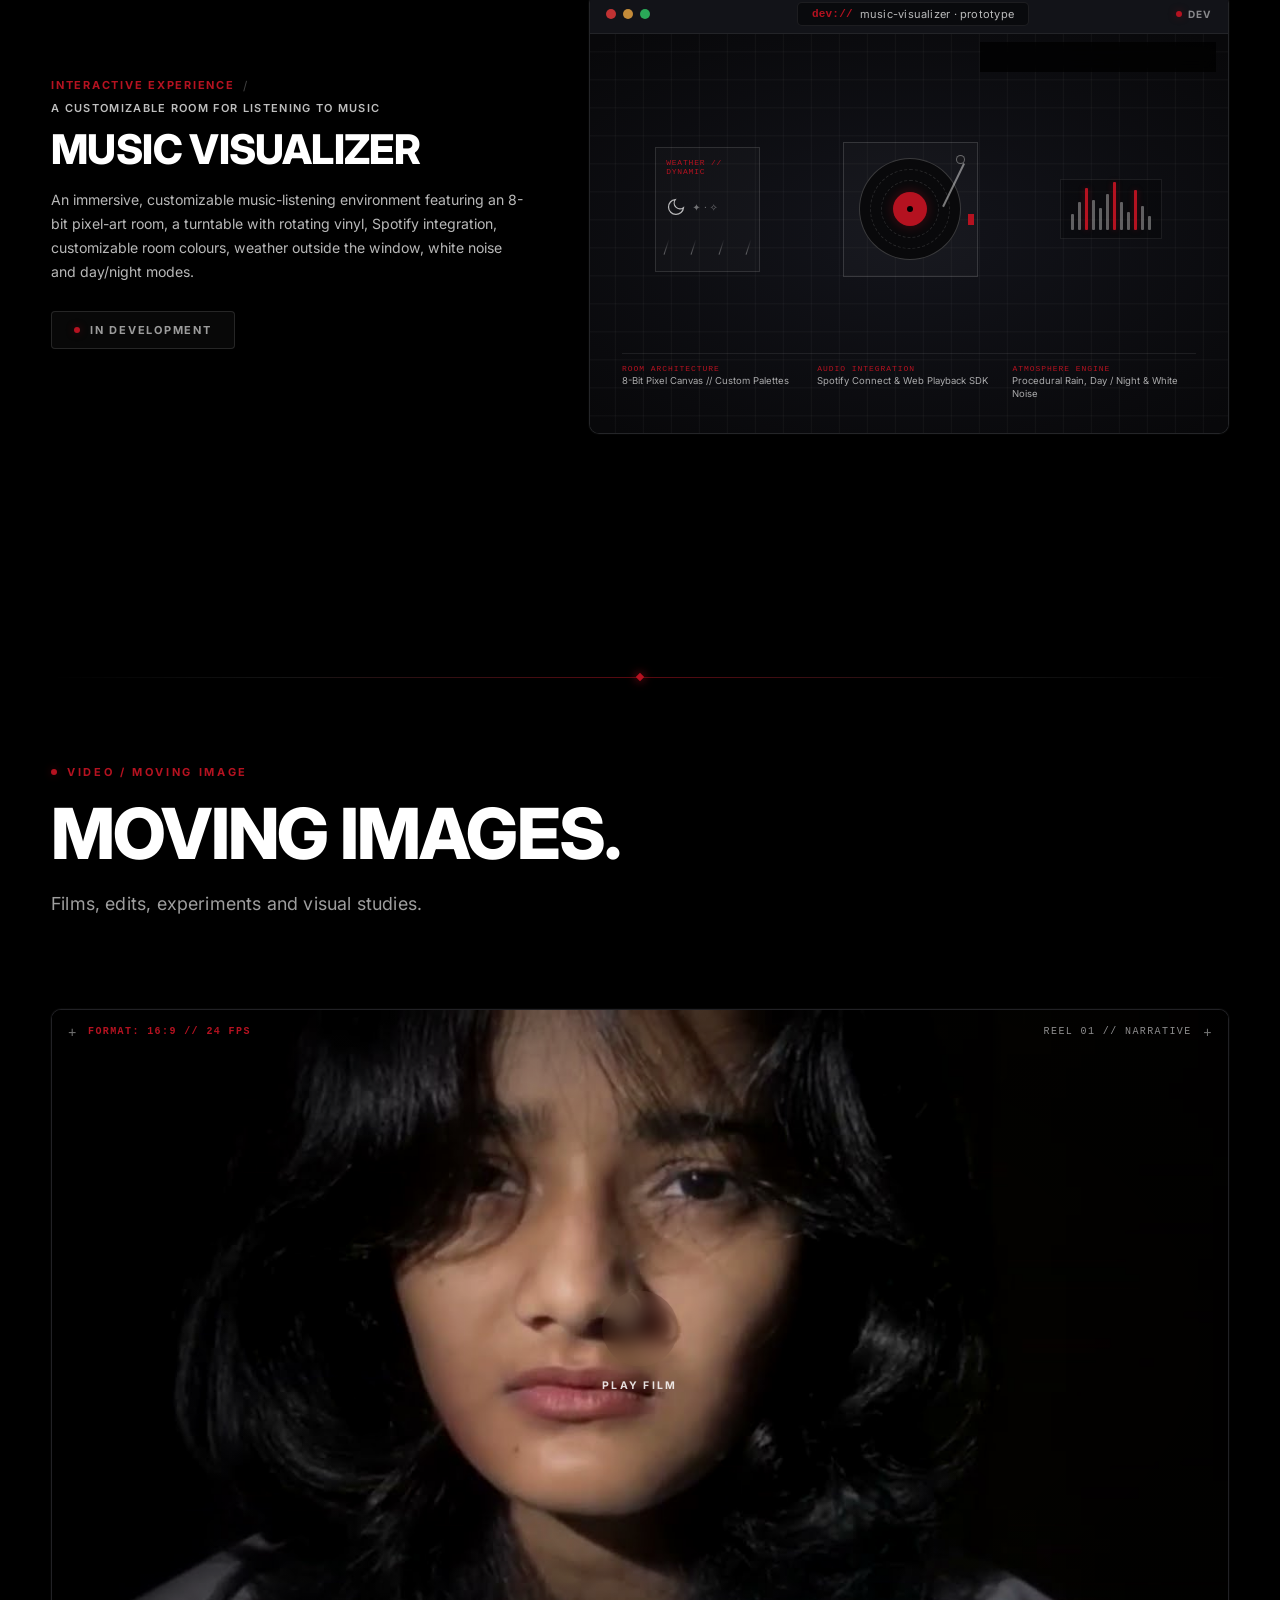
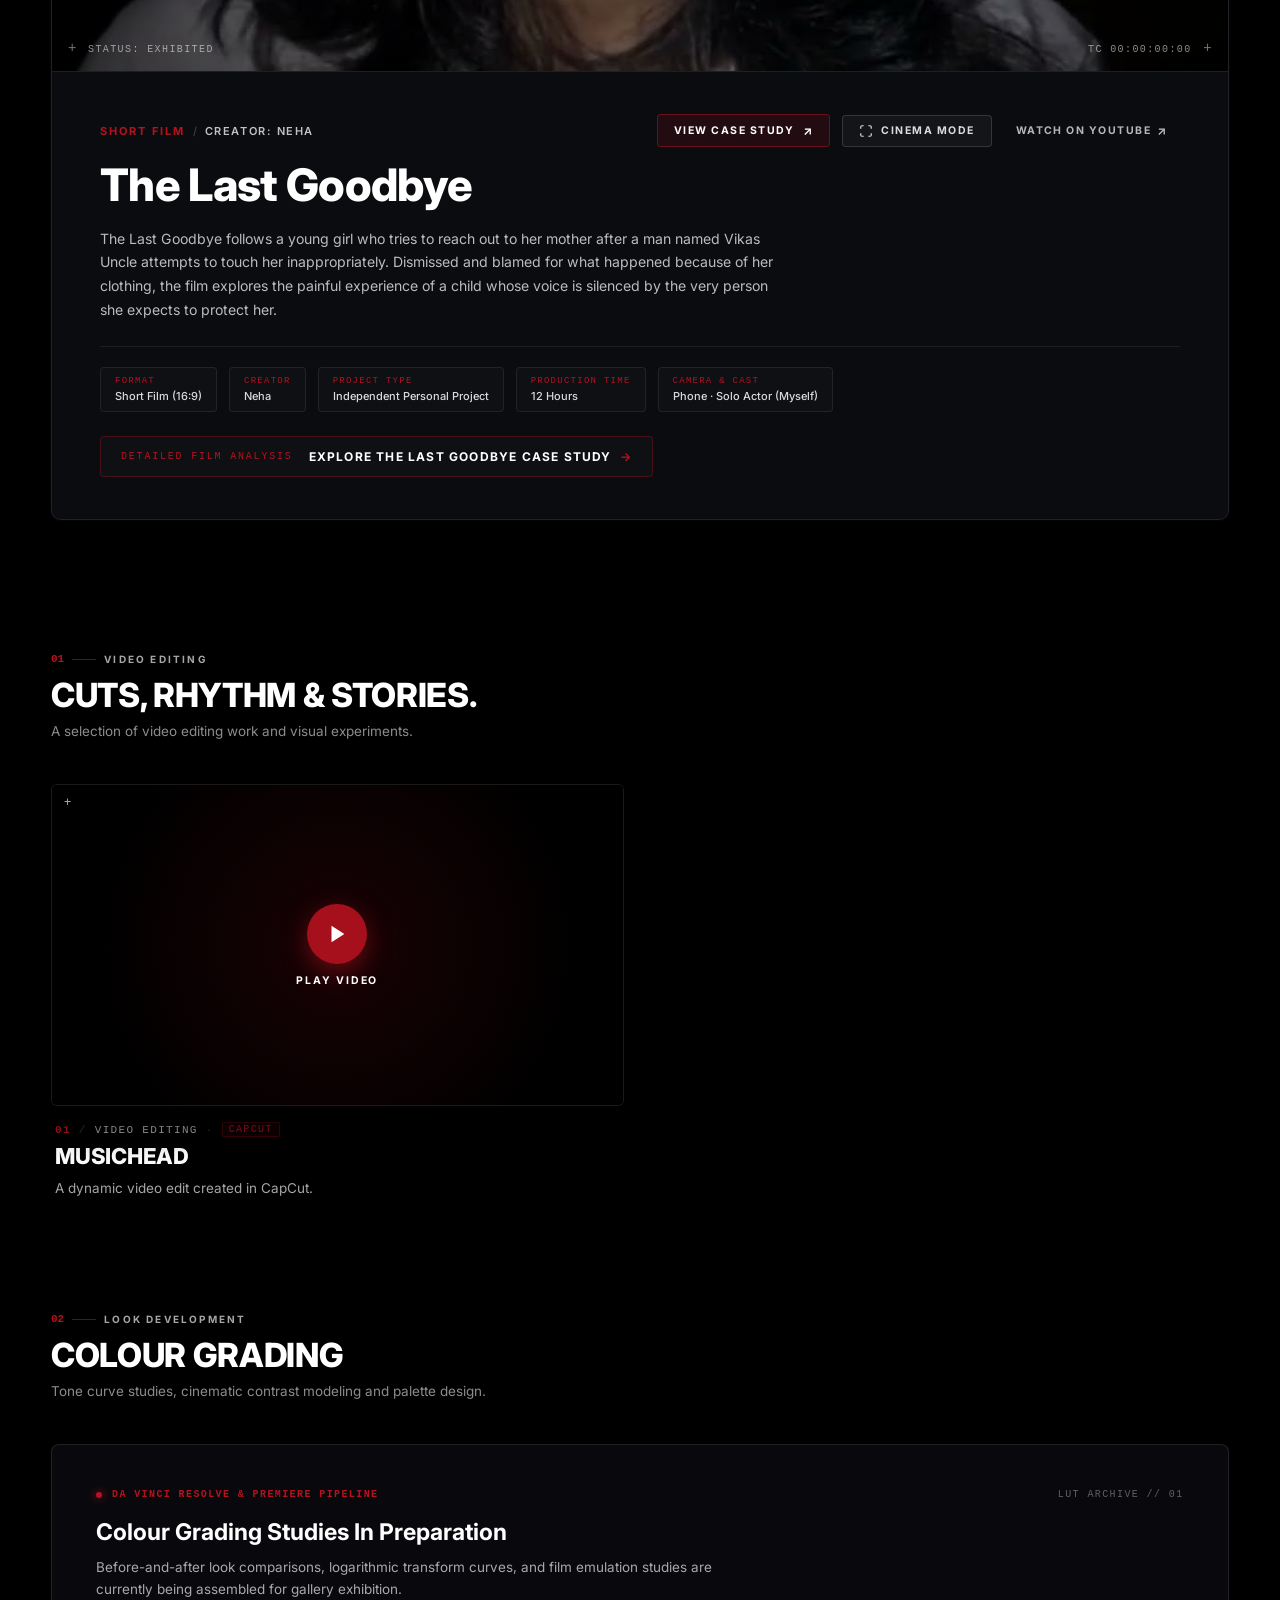
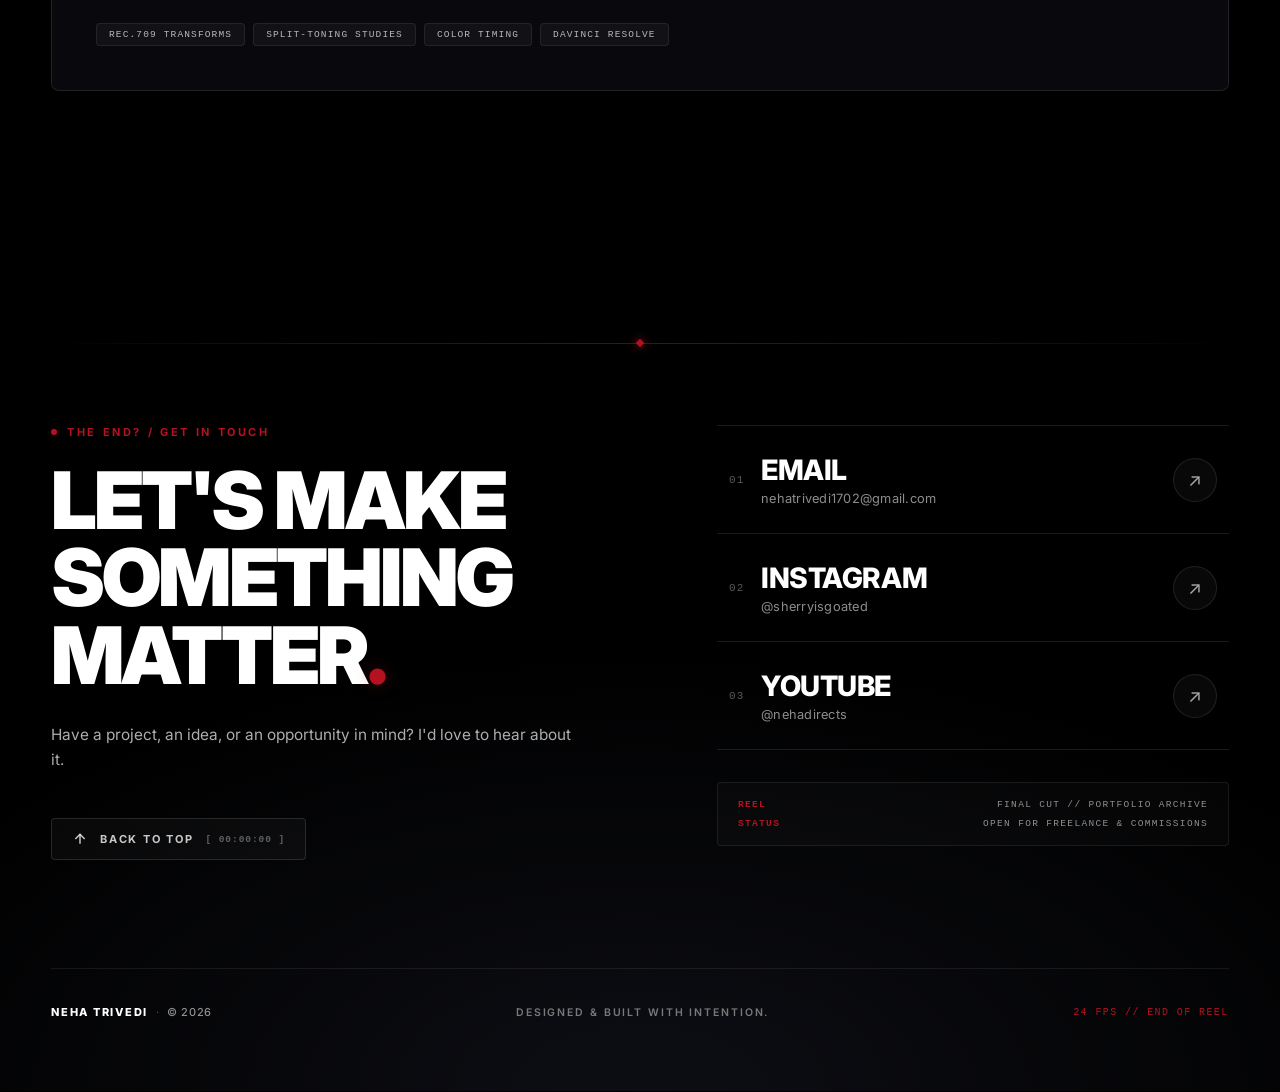
==== commit 49a3e831: "Refine mobile hero section typography, logo placement, and vertical composition" ====
--- a/index.html
+++ b/index.html
@@ -37,7 +37,7 @@
   <link rel="preload" as="image" href="assets/images/qawwali-front.png">
 
   <!-- Main Stylesheet -->
-  <link rel="stylesheet" href="style.css?v=4.1">
+  <link rel="stylesheet" href="style.css?v=4.2">
 
   <!-- Desktop Cinematic Opening Animation: Session Check (Executes synchronously before render) -->
   <script>
@@ -85,7 +85,7 @@
         <div class="hero-editorial-center">
           
           <!-- Exact Title from Original PNG Design in Authentic Aurora Red Lettering -->
-          <h1 class="hero-title-aurora" id="hero-name-heading">Neha Trivedi</h1>
+          <h1 class="hero-title-aurora" id="hero-name-heading"><span class="hero-name-line">NEHA</span> <span class="hero-name-line">TRIVEDI</span></h1>
 
           <!-- Exact Subtitle from Original PNG Design -->
           <p class="hero-subtitle" id="hero-subtitle">Graphic Designer <span class="subtitle-pipes">||</span> Aspiring Filmmaker</p>
--- a/style.css
+++ b/style.css
@@ -277,6 +277,10 @@
   transition: text-shadow 0.4s ease;
 }
 
+.hero-name-line {
+  display: inline;
+}
+
 /* "Graphic Designer || Aspiring Filmmaker" — Matches Original Subtitle */
 .hero-subtitle {
   font-family: var(--font-sans);
@@ -444,7 +448,8 @@
   }
 }
 
-@media (max-width: 768px) {
+/* Tablet Layout: Preserves single-line title and top avatar */
+@media (min-width: 768px) and (max-width: 1024px) {
   .hero-character-wrapper {
     top: clamp(16px, 3.5vh, 32px);
     width: clamp(72px, 11vw, 95px);
@@ -466,47 +471,130 @@
   }
 
   .hero-title-aurora {
-    font-size: clamp(2.2rem, 7.5vw, 3.8rem);
+    font-size: clamp(2.4rem, 7.5vw, 3.8rem);
     margin-bottom: 14px;
     white-space: nowrap;
   }
 
   .hero-subtitle {
-    font-size: clamp(0.72rem, 2.2vw, 1.1rem);
+    font-size: clamp(0.75rem, 2.2vw, 1.1rem);
     white-space: nowrap;
   }
 }
 
-@media (max-width: 480px) {
+/* ==========================================================================
+   MOBILE HERO REFINEMENT (max-width: 767px)
+   Vertical Order:
+     1. Existing logo / character illustration (centered above name, balanced spacing)
+     2. NEHA (first line, centered)
+     3. TRIVEDI (second line, centered)
+     4. Existing subtitle: Graphic Designer || Aspiring Filmmaker
+   ========================================================================== */
+@media (max-width: 767px) {
+  .hero-section {
+    min-height: 100vh;
+    min-height: 100dvh;
+    display: flex;
+    flex-direction: column;
+    align-items: center;
+    justify-content: center;
+    padding: clamp(20px, 4vh, 36px) 16px;
+    box-sizing: border-box;
+    position: relative;
+    overflow-x: clip;
+    overflow-y: visible;
+  }
+
+  /* 1. Existing Logo / Character Avatar: Moved directly above the name, horizontally centered */
   .hero-character-wrapper {
-    top: clamp(14px, 3vh, 24px);
-    width: clamp(65px, 16vw, 82px);
-    height: clamp(65px, 16vw, 82px);
-  }
-
+    position: relative;
+    top: auto;
+    left: auto;
+    transform: none;
+    width: clamp(72px, 20vw, 92px);
+    height: clamp(72px, 20vw, 92px);
+    margin: 0 auto clamp(14px, 3vh, 24px);
+    z-index: 20;
+    flex-shrink: 0;
+  }
+
+  .hero-character-wrapper:hover,
+  .hero-character-wrapper:focus-visible,
+  .hero-character-wrapper.is-active {
+    transform: scale(1.04);
+  }
+
+  /* Centered content wrapper */
   .hero-content-wrapper {
-    padding: 0 16px;
-    max-width: 100vw;
+    position: relative;
+    z-index: 10;
+    width: 100%;
+    max-width: 100%;
+    padding: 0 12px;
+    margin: 0 auto;
+    display: flex;
+    flex-direction: column;
+    align-items: center;
+    justify-content: center;
     box-sizing: border-box;
   }
 
+  .hero-editorial-center {
+    width: 100%;
+    display: flex;
+    flex-direction: column;
+    align-items: center;
+    justify-content: center;
+    text-align: center;
+    margin: 0 auto;
+  }
+
+  /* 2 & 3. Name typography: Significantly larger, split into exactly two lines: NEHA / TRIVEDI */
   .hero-title-aurora {
-    font-size: clamp(1.8rem, 8.5vw, 2.5rem);
-    margin-bottom: 10px;
+    font-family: var(--font-display);
+    font-size: clamp(3.2rem, 15vw, 5.2rem);
+    font-weight: 800;
+    color: var(--blood-red);
+    line-height: 0.88;
     letter-spacing: -0.01em;
+    margin: 0 0 clamp(14px, 3vh, 22px) 0;
+    text-align: center;
+    text-shadow: 0 4px 30px var(--blood-glow);
+    display: flex;
+    flex-direction: column;
+    align-items: center;
+    justify-content: center;
+    width: 100%;
+    white-space: normal;
+    text-transform: uppercase;
+  }
+
+  .hero-name-line {
+    display: block;
+    width: 100%;
+    text-align: center;
     white-space: nowrap;
-  }
-
+    text-transform: uppercase;
+  }
+
+  /* 4. Subtitle: Graphic Designer || Aspiring Filmmaker */
   .hero-subtitle {
-    font-size: clamp(0.65rem, 2.8vw, 0.85rem);
+    font-family: var(--font-sans);
+    font-size: clamp(0.68rem, 2.6vw, 0.95rem);
     letter-spacing: 0.02em;
     white-space: nowrap;
+    padding: 4px 8px;
+    margin: 0 auto;
+    line-height: 1.35;
+    text-align: center;
+    max-width: 100%;
   }
 
   .hero-subtitle .subtitle-pipes {
-    margin: 0 4px;
-  }
-
+    margin: 0 5px;
+  }
+
+  /* Spiral graphics preserved */
   .spiral-anchor-top-left {
     top: 10vh;
     left: 6vw;
@@ -519,6 +607,29 @@
     left: 94vw;
     width: clamp(220px, 58vw, 320px);
     height: clamp(220px, 58vw, 320px);
+  }
+}
+
+/* Compact mobile screens (<= 360px, e.g. iPhone SE 320px) */
+@media (max-width: 360px) {
+  .hero-character-wrapper {
+    width: 68px;
+    height: 68px;
+    margin-bottom: 12px;
+  }
+
+  .hero-title-aurora {
+    font-size: clamp(2.7rem, 13.5vw, 3.2rem);
+    line-height: 0.86;
+    margin-bottom: 12px;
+  }
+
+  .hero-subtitle {
+    font-size: clamp(0.58rem, 2.3vw, 0.68rem);
+  }
+
+  .hero-subtitle .subtitle-pipes {
+    margin: 0 3px;
   }
 }
 
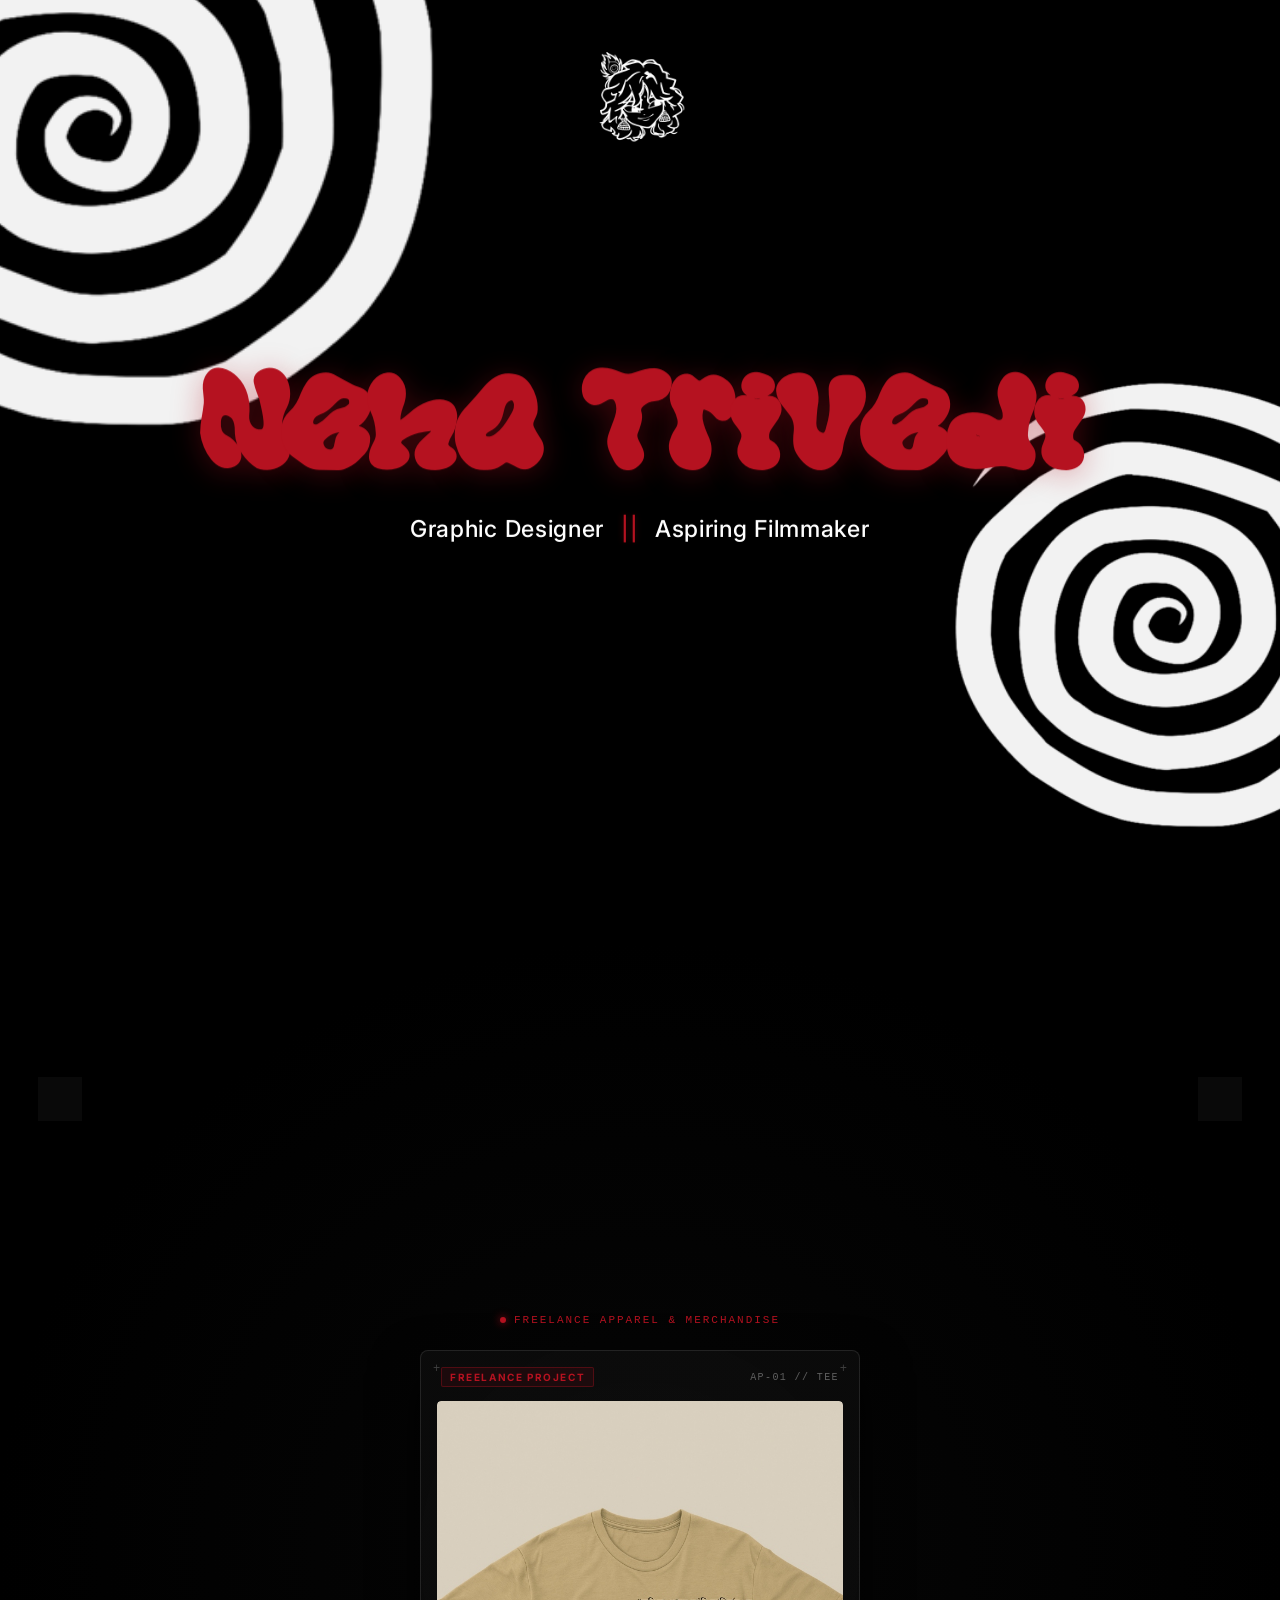
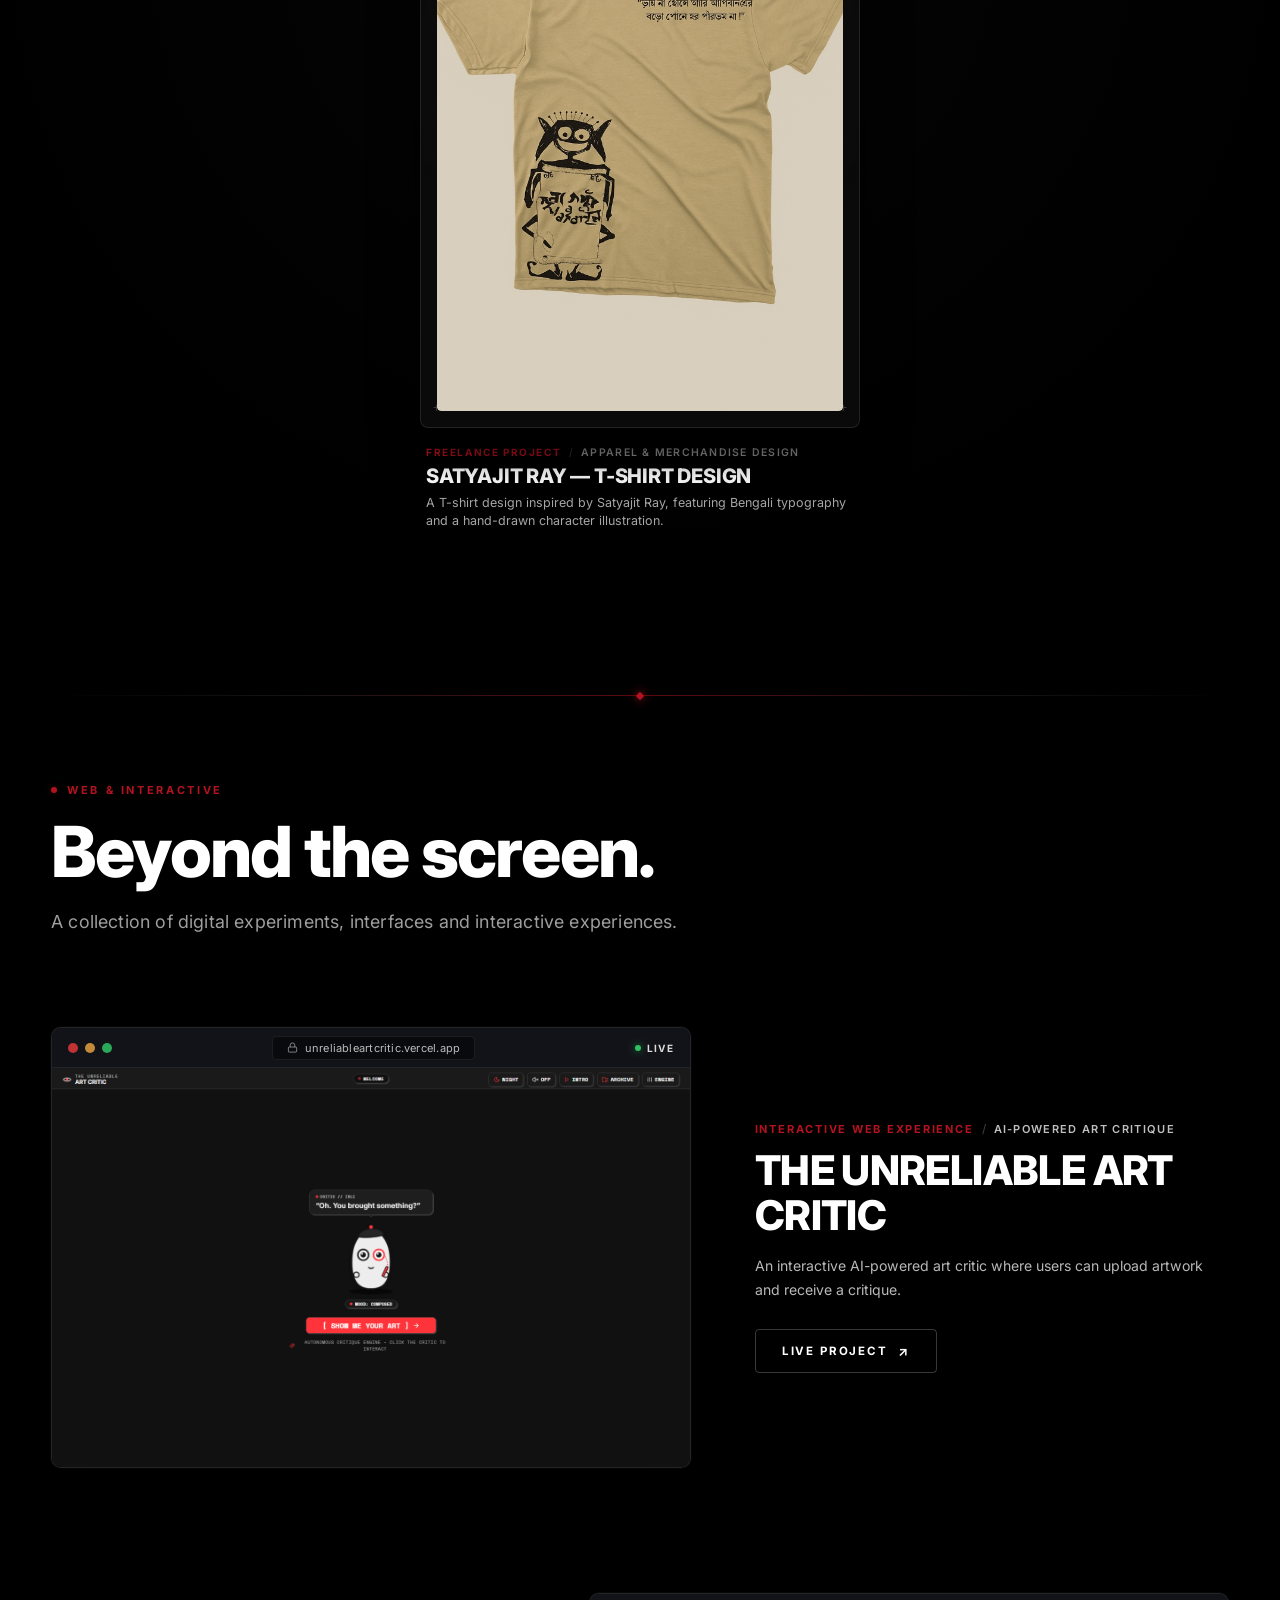
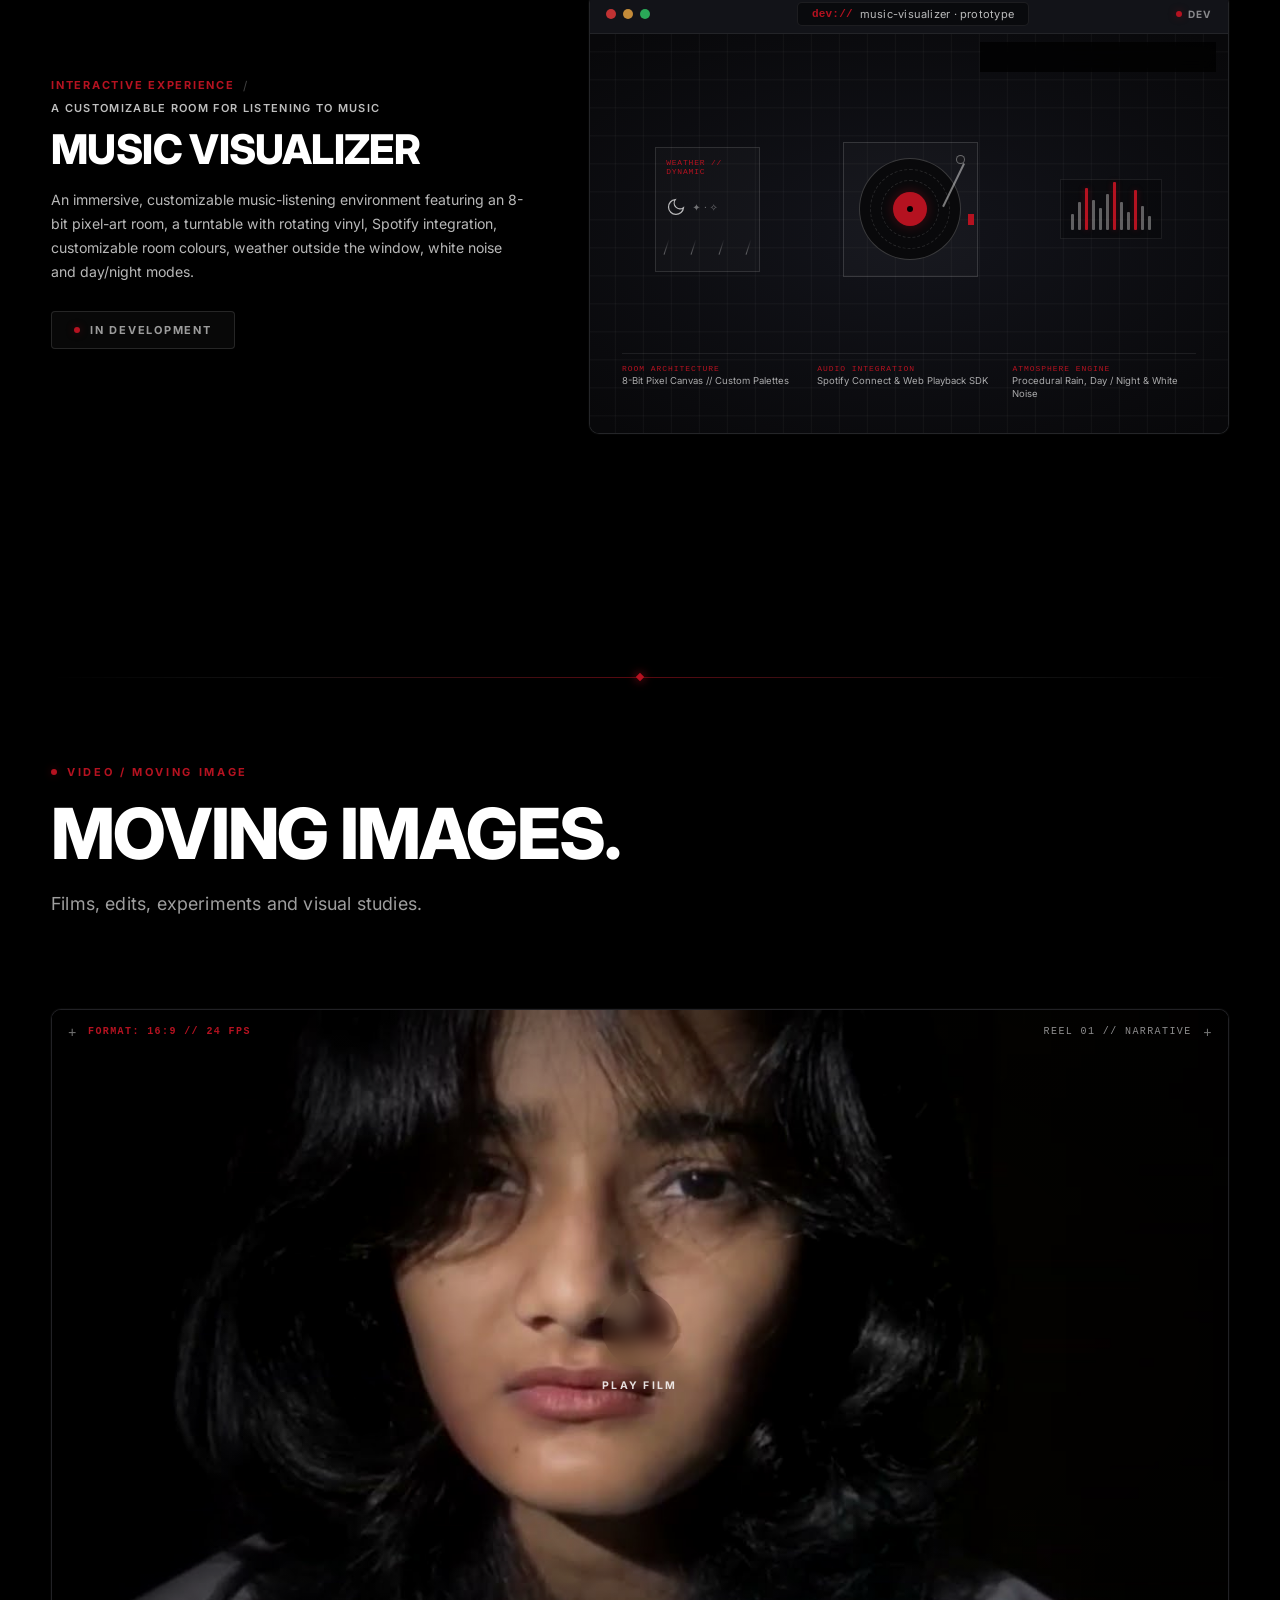
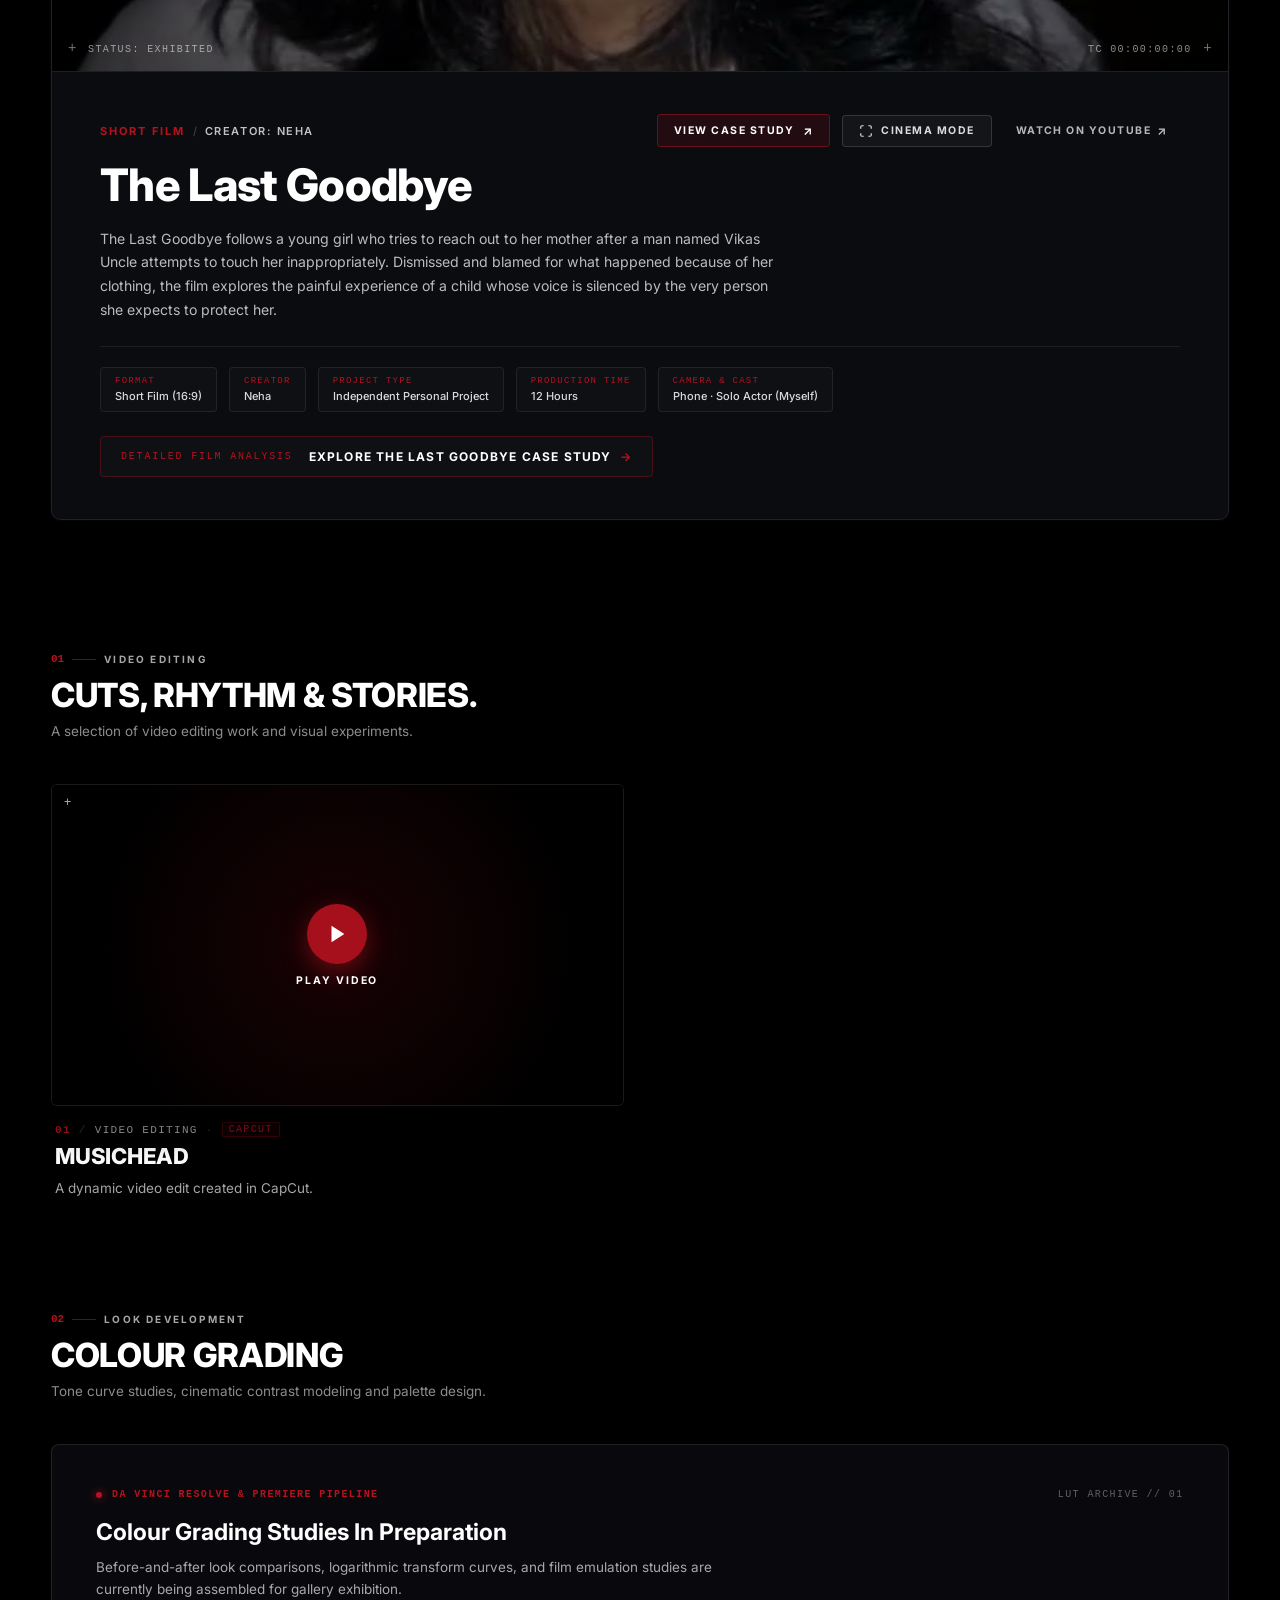
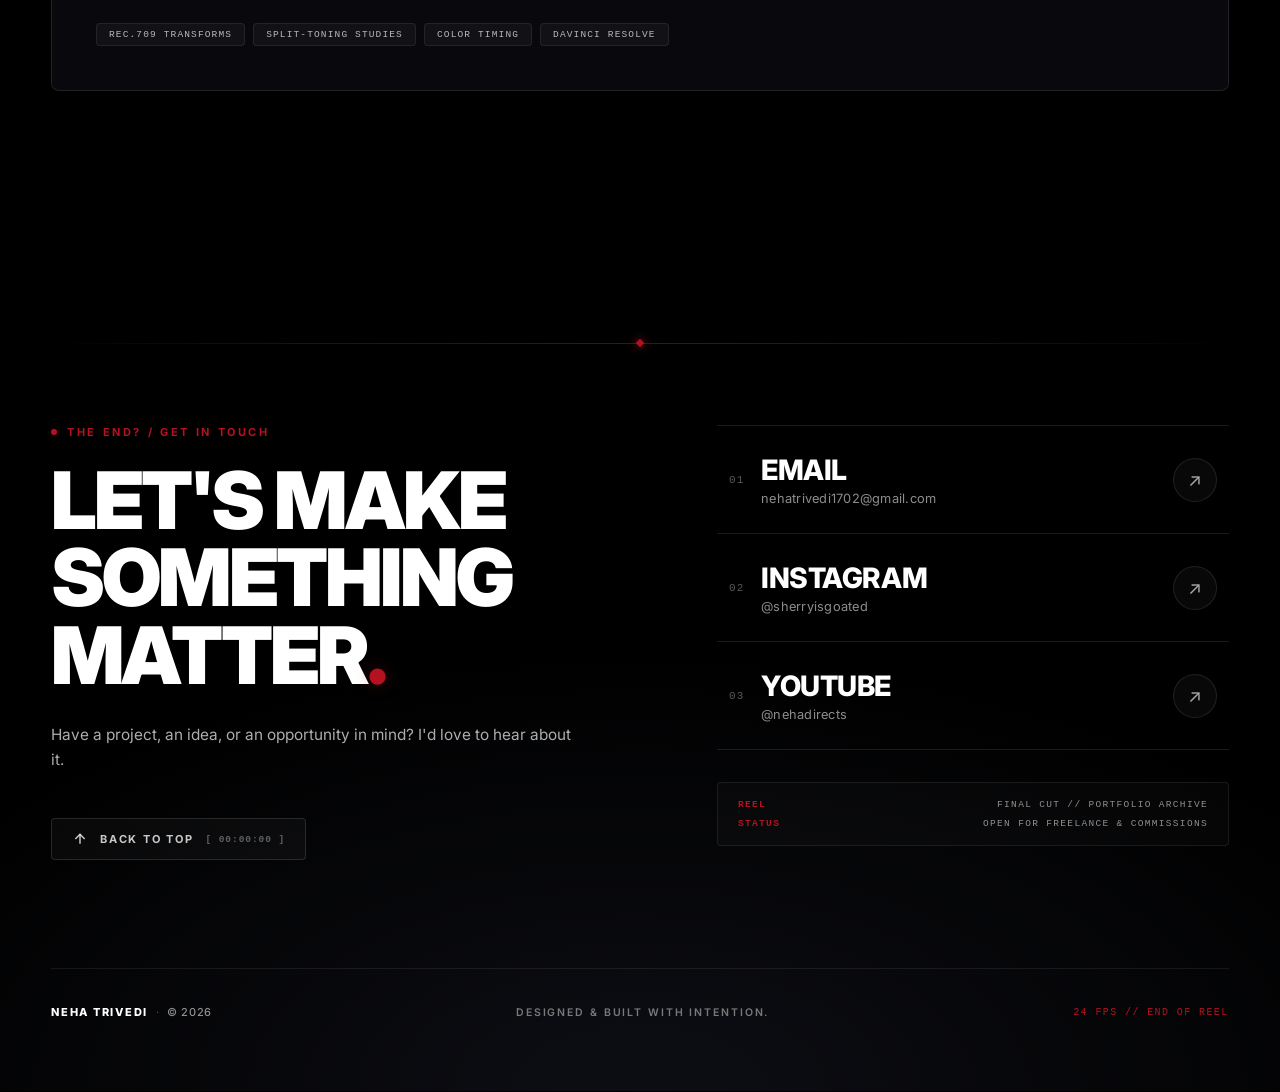
==== commit eb707392: "Restore original Neha Trivedi casing and remove text-transform uppercase" ====
--- a/index.html
+++ b/index.html
@@ -37,7 +37,7 @@
   <link rel="preload" as="image" href="assets/images/qawwali-front.png">
 
   <!-- Main Stylesheet -->
-  <link rel="stylesheet" href="style.css?v=4.2">
+  <link rel="stylesheet" href="style.css?v=4.3">
 
   <!-- Desktop Cinematic Opening Animation: Session Check (Executes synchronously before render) -->
   <script>
@@ -85,7 +85,7 @@
         <div class="hero-editorial-center">
           
           <!-- Exact Title from Original PNG Design in Authentic Aurora Red Lettering -->
-          <h1 class="hero-title-aurora" id="hero-name-heading"><span class="hero-name-line">NEHA</span> <span class="hero-name-line">TRIVEDI</span></h1>
+          <h1 class="hero-title-aurora" id="hero-name-heading"><span class="hero-name-line">Neha</span> <span class="hero-name-line">Trivedi</span></h1>
 
           <!-- Exact Subtitle from Original PNG Design -->
           <p class="hero-subtitle" id="hero-subtitle">Graphic Designer <span class="subtitle-pipes">||</span> Aspiring Filmmaker</p>
--- a/style.css
+++ b/style.css
@@ -549,7 +549,7 @@
     margin: 0 auto;
   }
 
-  /* 2 & 3. Name typography: Significantly larger, split into exactly two lines: NEHA / TRIVEDI */
+  /* 2 & 3. Name typography: Significantly larger, split into exactly two lines: Neha / Trivedi */
   .hero-title-aurora {
     font-family: var(--font-display);
     font-size: clamp(3.2rem, 15vw, 5.2rem);
@@ -566,7 +566,6 @@
     justify-content: center;
     width: 100%;
     white-space: normal;
-    text-transform: uppercase;
   }
 
   .hero-name-line {
@@ -574,7 +573,6 @@
     width: 100%;
     text-align: center;
     white-space: nowrap;
-    text-transform: uppercase;
   }
 
   /* 4. Subtitle: Graphic Designer || Aspiring Filmmaker */
